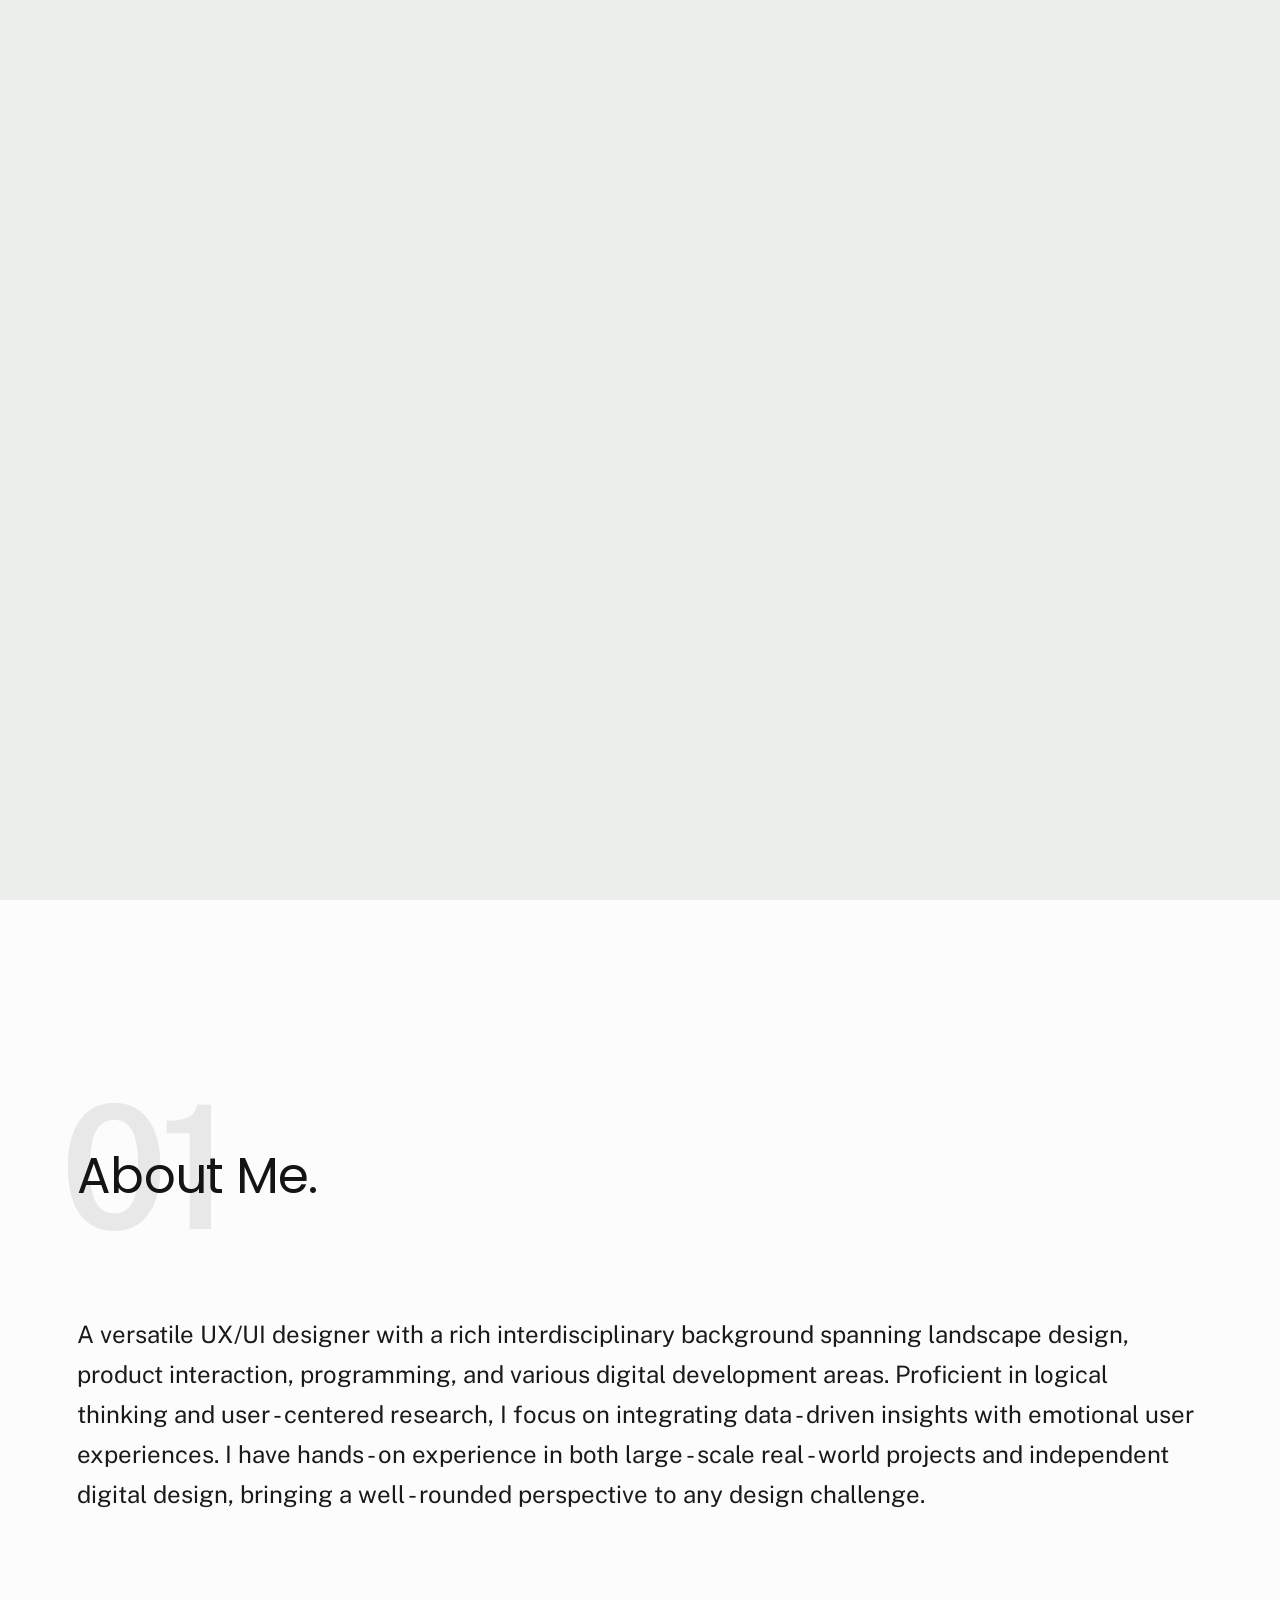
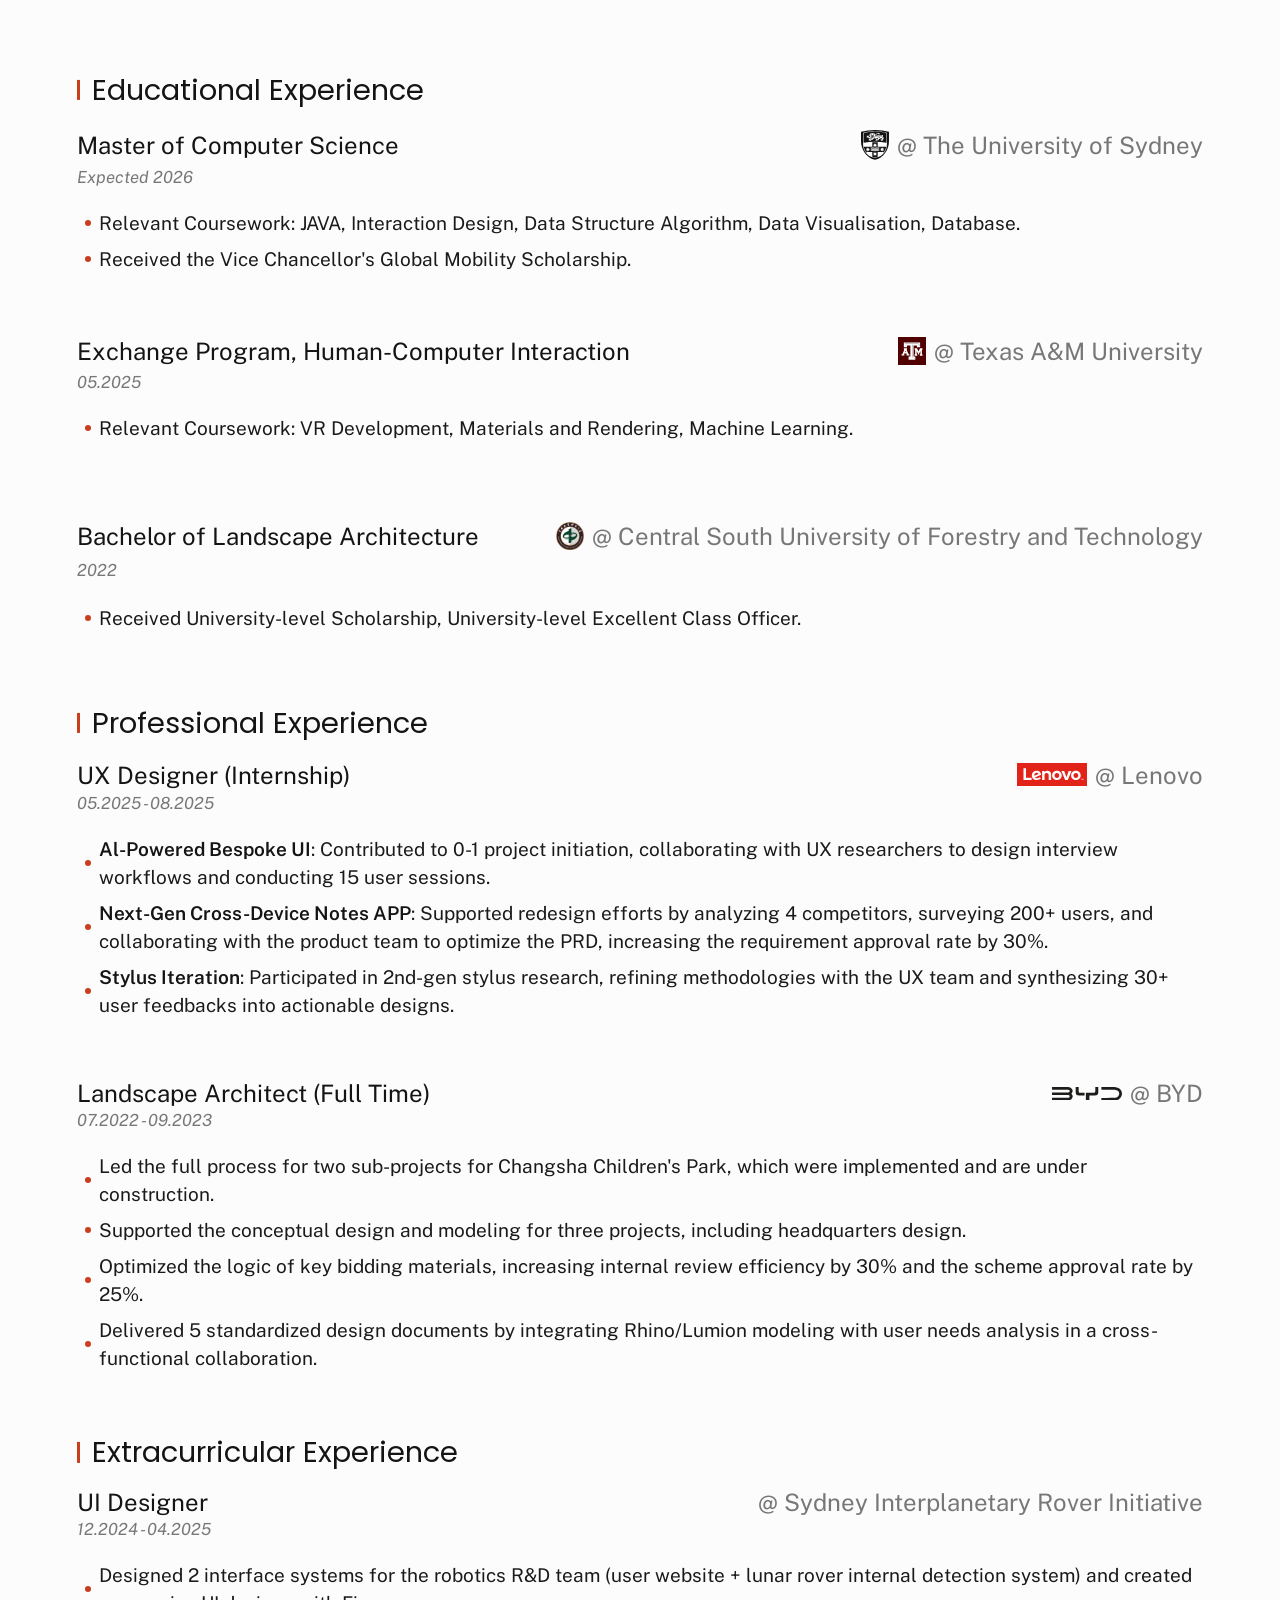
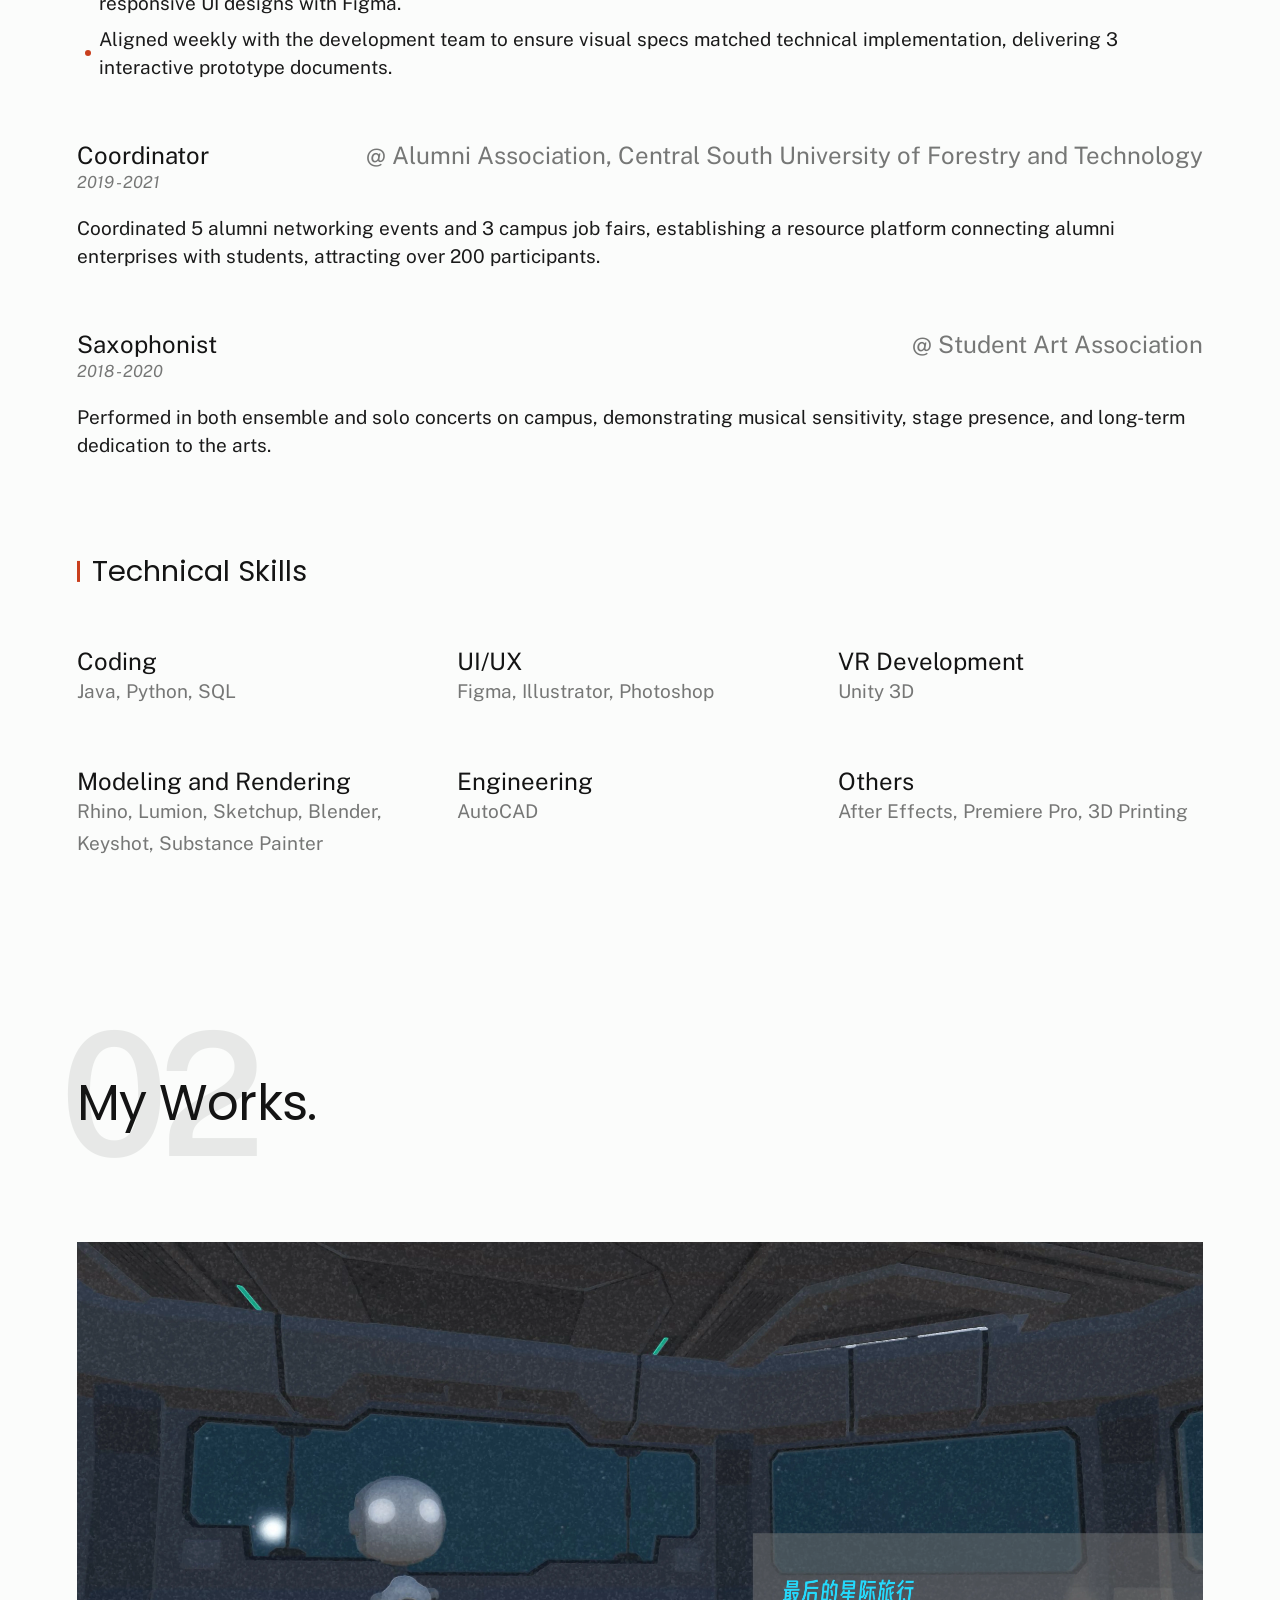
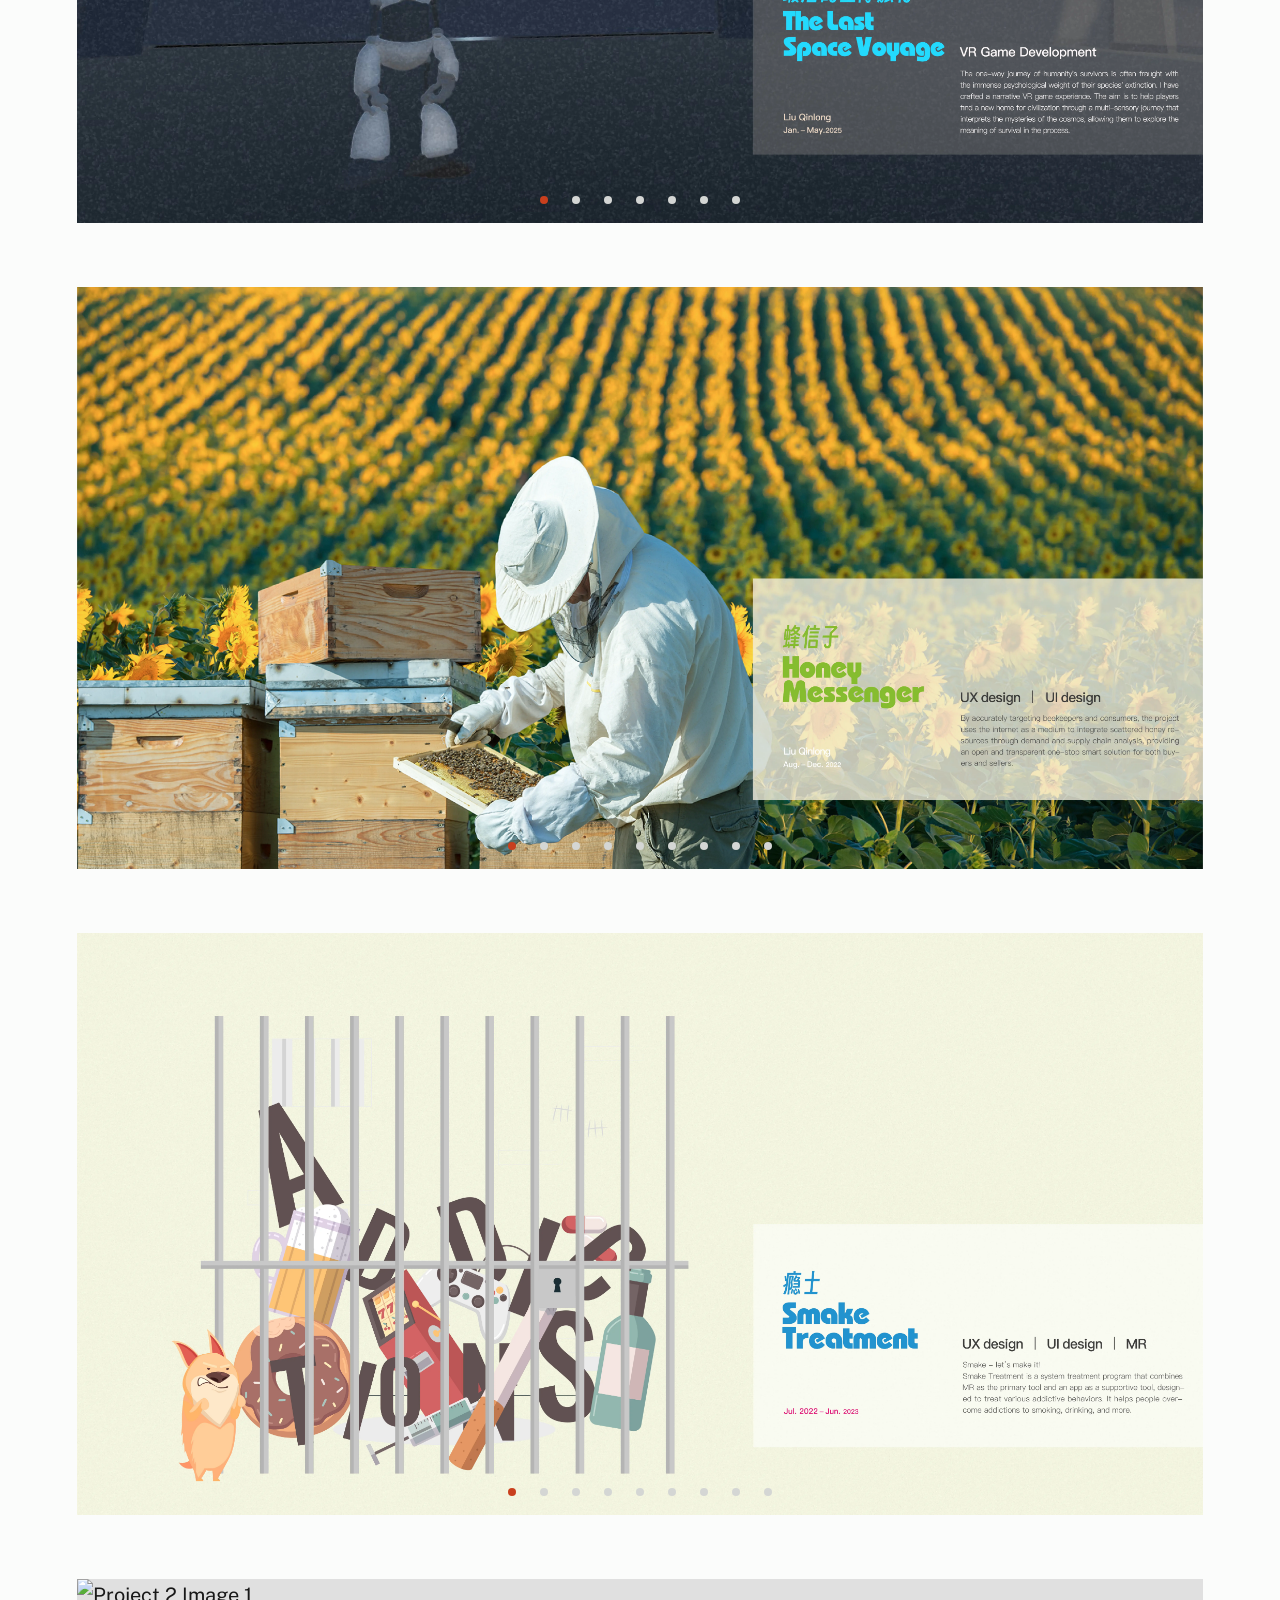
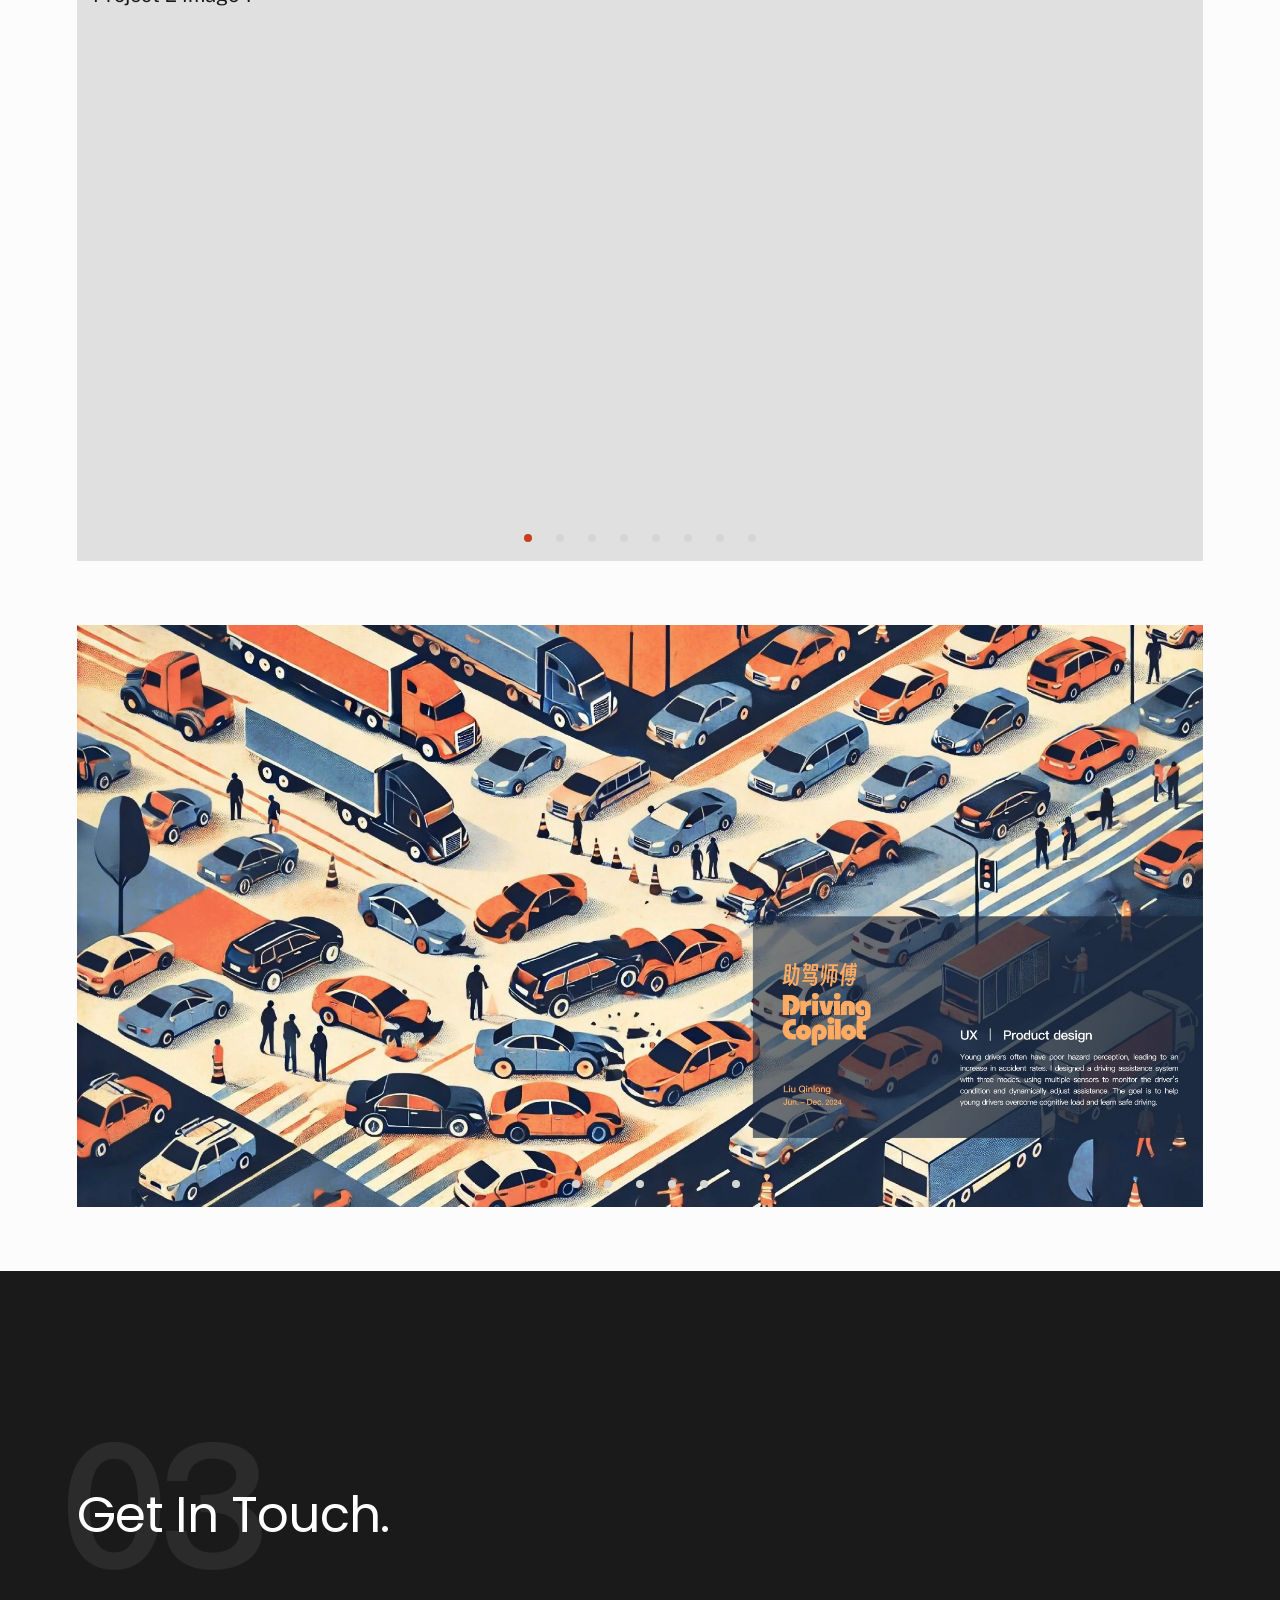
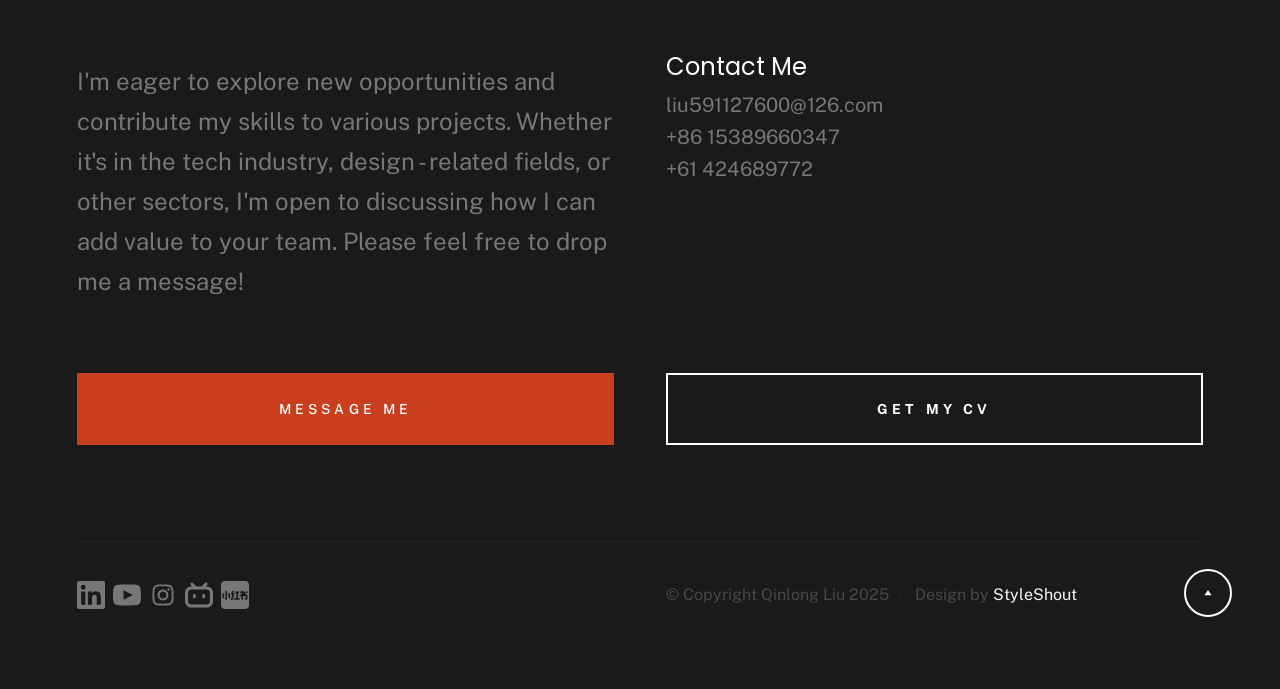
==== index.html @ 4d3a2cc1 "auto update" ====
<!DOCTYPE html>
<html lang="en" class="no-js" >
<head>

    <!--- basic page needs
    ================================================== -->
    <meta charset="utf-8">
    <meta name="viewport" content="width=device-width, initial-scale=1">
    <title>Kevin Liu</title>

    <script>
        document.documentElement.classList.remove('no-js');
        document.documentElement.classList.add('js');
    </script>

    <!-- CSS
    ================================================== -->
    <link rel="stylesheet" href="css/vendor.css">
    <link rel="stylesheet" href="css/styles.css">

    <!-- favicons
    ================================================== -->
    <link rel="apple-touch-icon" sizes="180x180" href="apple-touch-icon.png">
    <link rel="icon" type="image/png" sizes="32x32" href="icon32.png">
    <link rel="icon" type="image/png" sizes="16x16" href="icon16.png">
    <link rel="manifest" href="site.webmanifest">

</head>


<body id="top">

    
    <!-- preloader
    ================================================== -->
    <div id="preloader">
        <div id="loader" class="dots-fade">
            <div></div>
            <div></div>
            <div></div>
        </div>
    </div>


    <!-- page wrap
    ================================================== -->
    <div id="page" class="s-pagewrap">


        <!-- # site header 
        ================================================== -->
        <header class="s-header">
            <div class="row s-header__inner">

                <div class="s-header__block">
                    <div class="s-header__logo">
                        <a class="logo" href="index.html">
                            <img src="images/logo1.svg" alt="Homepage" style="height: 30px;">
                        </a>
                    </div>

                    <a class="s-header__menu-toggle" href="#0"><span>Menu</span></a>
                </div> <!-- end s-header__block -->

                <nav class="s-header__nav">    
                    <ul class="s-header__menu-links">
                        <li class="current"><a class="smoothscroll" href="#intro" data-key="navIntro">Intro</a></li>
                        <li><a class="smoothscroll" href="#about" data-key="navAbout">About</a></li>
                        <li><a class="smoothscroll" href="#works" data-key="navWorks">Works</a></li>
                        <li><a class="smoothscroll" href="#footer" data-key="navContact">Contact</a></li>
                        <li><a href="#0" id="lang-switcher">中文</a></li> 
                    </ul> <!-- s-header__menu-links -->    
                </nav> <!-- end s-header__nav -->

            </div> <!-- end s-header__inner -->
        </header> <!-- end s-header -->


        <!-- # intro
        ================================================== -->
        <section id="intro" class="s-intro target-section">

            <div class="row s-intro__content width-sixteen-col">
                <div class="column lg-12 s-intro__content-inner grid-block grid-16">
                    
                    <div class="s-intro__content-text">

                        <div class="s-intro__content-pretitle text-pretitle" data-key="introHello">Hello</div>
                        <h1 class="s-intro__content-title" data-key="introTitle">
                        I'm Kevin Liu <br>
                        a UX Designer <br>
                        based in Sydney.
                        </h1>                            

                        <div class="s-intro__content-btns">
                            <a class="smoothscroll btn" href="#about" data-key="introBtnMore">More About Me</a>
                            <a class="smoothscroll btn btn--stroke" href="#footer" data-key="introBtnContact">Get In Touch</a>
                        </div> <!-- s-intro__content-btns -->   

                    </div> <!-- s-intro__content-text -->                     
                    
                </div> <!-- s-intro__content-inner -->  
            </div> <!-- s-intro__content -->

            <ul class="s-intro__social social-list">
                <li>
                    <a href="https://www.linkedin.com/in/qinlong-liu">
                        <svg xmlns="http://www.w3.org/2000/svg" width="24" height="24" viewBox="0 0 24 24" style="fill:rgba(0, 0, 0, 1);transform:;-ms-filter:"><path d="M20.447 20.452h-3.554v-5.569c0-1.328-.027-3.037-1.852-3.037-1.853 0-2.136 1.445-2.136 2.939v5.667H9.351V9h3.414v1.561h.046c.477-.9 1.637-1.85 3.37-1.85 3.601 0 4.267 2.37 4.267 5.455v6.286zM5.337 7.433c-1.144 0-2.063-.926-2.063-2.065 0-1.138.92-2.063 2.063-2.063 1.14 0 2.064.925 2.064 2.063 0 1.139-.925 2.065-2.064 2.065zm1.782 13.019H3.555V9h3.564v11.452zM22.225 0H1.771C.792 0 0 .774 0 1.729v20.542C0 23.227.792 24 1.771 24h20.451C23.2 24 24 23.227 24 22.271V1.729C24 .774 23.2 0 22.222 0h.003z"></path></svg>
                        <span class="u-screen-reader-text">LinkedIn</span>
                    </a>
                </li>
                <li>
                    <a href="https://www.youtube.com/@chansonliu">
                        <svg xmlns="http://www.w3.org/2000/svg" width="24" height="24" viewBox="0 0 24 24" style="fill:rgba(0, 0, 0, 1);transform:;-ms-filter:"><path d="M19.615 3.184c-3.604-.246-11.631-.245-15.23 0-3.897.266-4.356 2.62-4.385 8.816.029 6.185.484 8.549 4.385 8.816 3.6.245 11.626.246 15.23 0 3.897-.266 4.356-2.62 4.385-8.816-.029-6.185-.484-8.549-4.385-8.816zm-10.615 12.816v-8l8 3.993-8 4.007z"></path></svg>
                        <span class="u-screen-reader-text">YouTube</span>
                    </a>
                </li>
                <li>
                    <a href="https://www.instagram.com/_kevin_liuuu/profilecard/?igsh=MXM1NW81Y3Jka3ltdw==">
                        <svg xmlns="http://www.w3.org/2000/svg" width="24" height="24" viewBox="0 0 24 24" style="fill:rgba(0, 0, 0, 1);transform:;-ms-filter:"><path d="M11.999,7.377c-2.554,0-4.623,2.07-4.623,4.623c0,2.554,2.069,4.624,4.623,4.624c2.552,0,4.623-2.07,4.623-4.624 C16.622,9.447,14.551,7.377,11.999,7.377L11.999,7.377z M11.999,15.004c-1.659,0-3.004-1.345-3.004-3.003 c0-1.659,1.345-3.003,3.004-3.003s3.002,1.344,3.002,3.003C15.001,13.659,13.658,15.004,11.999,15.004L11.999,15.004z"></path><circle cx="16.806" cy="7.207" r="1.078"></circle><path d="M20.533,6.111c-0.469-1.209-1.424-2.165-2.633-2.632c-0.699-0.263-1.438-0.404-2.186-0.42 c-0.963-0.042-1.268-0.054-3.71-0.054s-2.755,0-3.71,0.054C7.548,3.074,6.809,3.215,6.11,3.479C4.9,3.946,3.945,4.902,3.477,6.111 c-0.263,0.7-0.404,1.438-0.419,2.186c-0.043,0.962-0.056,1.267-0.056,3.71c0,2.442,0,2.753,0.056,3.71 c0.015,0.748,0.156,1.486,0.419,2.187c0.469,1.208,1.424,2.164,2.634,2.632c0.696,0.272,1.435,0.426,2.185,0.45 c0.963,0.042,1.268,0.055,3.71,0.055s2.755,0,3.71-0.055c0.747-0.015,1.486-0.157,2.186-0.419c1.209-0.469,2.164-1.424,2.633-2.633 c0.263-0.7,0.404-1.438,0.419-2.186c0.043-0.962,0.056-1.267,0.056-3.71s0-2.753-0.056-3.71C20.941,7.57,20.801,6.819,20.533,6.111z M19.315,15.643c-0.007,0.576-0.111,1.147-0.311,1.688c-0.305,0.787-0.926,1.409-1.712,1.711c-0.535,0.199-1.099,0.303-1.67,0.311 c-0.95,0.044-1.218,0.055-3.654,0.055c-2.438,0-2.687,0-3.655-0.055c-0.569-0.007-1.135-0.112-1.669-0.311 c-0.789-0.301-1.414-0.923-1.719-1.711c-0.196-0.534-0.302-1.099-0.311-1.669c-0.043-0.95-0.053-1.218-0.053-3.654 c0-2.437,0-2.686,0.053-3.655c0.007-0.576,0.111-1.146,0.311-1.687c0.305-0.789,0.93-1.41,1.719-1.712 c0.534-0.198,1.1-0.303,1.669-0.311c0.951-0.043,1.218-0.055,3.655-0.055c2.437,0,2.687,0,3.654,0.055 c0.571,0.007,1.135,0.112,1.67,0.311c0.786,0.303,1.407,0.925,1.712,1.712c0.196,0.534,0.302,1.099,0.311,1.669 c0.043,0.951,0.054,1.218,0.054,3.655c0,2.436,0,2.698-0.043,3.654H19.315z"></path></svg>
                        <span class="u-screen-reader-text">Instagram</span>
                    </a>
                </li>
                <li>
                    <a href="https://space.bilibili.com/517540615">
                        <svg xmlns="http://www.w3.org/2000/svg" width="24" height="24" viewBox="0 0 24 24" style="fill:rgba(0, 0, 0, 1);transform:;-ms-filter:"><path d="M17.813 4.653h.854c1.51.054 2.769.578 3.773 1.574 1.004.995 1.524 2.249 1.56 3.76v7.36c-.036 1.51-.556 2.769-1.56 3.773s-2.262 1.524-3.773 1.56H5.333c-1.51-.036-2.769-.556-3.773-1.56S.036 18.858 0 17.347v-7.36c.036-1.511.556-2.765 1.56-3.76 1.004-.996 2.262-1.52 3.773-1.574h.774l-1.174-1.12a1.234 1.234 0 0 1-.373-.906c0-.356.124-.658.373-.907l.027-.027c.267-.249.573-.373.92-.373.347 0 .653.124.92.373L9.653 4.44c.071.071.134.147.187.227h4.267a.836.836 0 0 1 .16-.227l2.853-2.747c.267-.249.573-.373.92-.373.347 0 .662.151.929.4.267.249.391.551.391.907 0 .355-.124.657-.373.906zM5.333 7.24c-.746.018-1.373.276-1.88.773-.506.498-.769 1.13-.786 1.894v7.52c.017.764.28 1.395.786 1.893.507.499 1.134.757 1.88.773h13.334c.746-.016 1.373-.274 1.88-.773.506-.498.769-1.129.786-1.893v-7.52c-.017-.765-.28-1.396-.786-1.894-.507-.497-1.134-.755-1.88-.773zM8 11.107c.373 0 .684.124.933.373.25.249.383.569.4.96v1.173c-.017.391-.15.711-.4.96-.249.25-.56.374-.933.374s-.684-.125-.933-.374c-.25-.249-.383-.569-.4-.96V12.44c0-.373.129-.689.386-.947.258-.257.574-.386.947-.386zm8 0c.373 0 .684.124.933.373.25.249.383.569.4.96v1.173c-.017.391-.15.711-.4.96-.249.25-.56.374-.933.374s-.684-.125-.933-.374c-.25-.249-.383-.569-.4-.96V12.44c.017-.391.15-.711.4-.96.249-.249.56-.373.933-.373z"></path></svg>
                        <span class="u-screen-reader-text">Bilibili</span>
                    </a>
                </li>
                <li>
                    <a href="https://www.xiaohongshu.com/user/profile/6448c0c9000000002a00bfa1?xsec_token=YB5CaxHLDXG-0ed8PuHcMlKLbtCLVKPhkq6IVpWFTTg7U%3D&xsec_source=app_share&xhsshare=CopyLink&appuid=6448c0c9000000002a00bfa1&apptime=1749907746&share_id=215a7a3326c74852b4a5306e6a7e4204&share_channel=copy_link">
                        <svg id="小红书" data-name="小红书" xmlns="http://www.w3.org/2000/svg" viewBox="0 0 199.96 200"><path d="M194.56,11a25.15,25.15,0,0,0-5.64-5.64,26.67,26.67,0,0,0-16-5.4H27A26.9,26.9,0,0,0,11,5.4,25.15,25.15,0,0,0,5.32,11,27.07,27.07,0,0,0,0,27.07V173a26.5,26.5,0,0,0,5.4,16A25.15,25.15,0,0,0,11,194.6,26.67,26.67,0,0,0,27,200H172.92a26.5,26.5,0,0,0,16-5.4,25.15,25.15,0,0,0,5.64-5.64,26.67,26.67,0,0,0,5.4-16V27.07a27.14,27.14,0,0,0-5.4-16Zm-123,80.18c3.19-7.08,6.79-14,10.19-21H93.5C90.62,75.94,87.42,81.54,85.38,87c4.76-.28,9.08-.52,14.16-.8C96.82,91.62,94.42,96.46,92,101.3c-.32.64-.64,1.32-1,2-2.52,5-2.52,5.08,3.08,5.2a21.37,21.37,0,0,1,2.24.2c-1.56,3.08-3,5.88-4.44,8.64a2,2,0,0,1-1.36,1,116.68,116.68,0,0,1-12.4-.32c-3-.32-4.11-2.6-3-5.4,1.4-3.48,3.08-6.88,4.64-10.32.52-1.2,1.08-2.36,1.84-4.12-2.28,0-4,0-5.64,0-4.83-.2-6.47-2.4-4.47-6.88ZM14.88,128.57c-2.48-4.32-4.72-8.31-7-12.31,0-.48,4.48-14.16,3.48-29.64H23.68S24.12,115.62,14.88,128.57ZM43.63,127c.12,7.24-4.88,7.24-4.88,7.24H31.67l-7.43-9.83H32V70.23H43.75c0,17.75,0,39-.12,56.78Zm17,.92C55.07,123,52,108.34,52.11,86.54H63.67c-.88,11.48,2.84,26.8,2.84,26.8s-3.4,7.52-5.84,14.59ZM86,133a2.85,2.85,0,0,1-2,1.2c-5.44.08-10.91,0-17.15,0,2.36-4.72,4.32-8.56,6-11.91H91.54c-2.08,4.07-3.72,7.43-5.52,10.67Zm47.75,1.28h-42l5.68-11.23h12V86.3h-7.48V74.83H129V86.14h-7.39v37h12.15v11.19Zm55.59-8.48c0,8.48-8.28,8.24-8.28,8.24H170.29l-4.52-9.72,11.71,0s.12-8.8,0-11.84c-.08-2.56-1.48-4.2-4.07-4.24-5.2-.12-10.44,0-16.16,0v25.83h-11.6V108.42H133.93v-12h11.4V86.34h-7.56V75h7.68V70.23h11.72l.08,4.79h9.32s8.59-.2,8.63,8.16c0,2.48.08,10.6.08,13.32,9.88,0,14.08,2,14.08,8.84v20.47Zm-5-39.15h-6.24v-6a6.25,6.25,0,0,1,2.92-5.32c2.08-1.31,5-2.15,7.68.44a1.08,1.08,0,0,1,.28.32,6.28,6.28,0,0,1-4.64,10.52Z" transform="translate(0)"/></svg>
                        <span class="u-screen-reader-text">小红书</span>
                    </a>
                </li>
            </ul> <!-- end s-intro__social -->

            <div class="s-intro__content-media">                               
                <img src="images/IMG_6076.JPG" srcset="images/IMG_6076.JPG 1x, images/IMG_6076.JPG 2x" alt="">
            </div> <!-- s-intro__content-media -->                

            <div class="s-intro__btn-download">
                <a id="cv-download-link-intro" class="btn btn--stroke" href="Files/Kevin-CV-VR.pdf" download data-key="BtnDownloadCV">Get My CV</a>
            </div> <!-- end s-intro__btn-download -->
            
            <div class="s-intro__scroll-down">
                <a href="#about" class="smoothscroll">
                    <div class="scroll-icon">
                        <svg xmlns="http://www.w3.org/2000/svg" width="24" height="24" viewBox="0 0 24 24" style="fill: rgba(0, 0, 0, 1);transform: ;msFilter:;"><path d="M11.178 19.569a.998.998 0 0 0 1.644 0l9-13A.999.999 0 0 0 21 5H3a1.002 1.002 0 0 0-.822 1.569l9 13z"></path></svg>
                    </div>
                    <span class="scroll-text u-screen-reader-text">Scroll Down</span>
                </a>
            </div> <!-- s-intro__scroll-down -->

        </section> <!-- end s-intro -->


        <!-- # about
        ================================================== -->
        <section id="about" class="s-about target-section">

            <div class="row s-about__content">
                <div class="column xl-12">    
                    
                    <div class="section-header" data-num="01">
                        <h2 class="text-display-title" data-key="aboutTitle" data-key="aboutTitle">About Me.</h2>
                    </div> <!-- end section-header -->

                    <p class="attention-getter" data-key="aboutLead">
                        A versatile UX/UI designer with a rich interdisciplinary background spanning landscape design, product interaction, programming, and various digital development areas. Proficient in logical thinking and user - centered research, I focus on integrating data - driven insights with emotional user experiences. I have hands - on experience in both large - scale real - world projects and independent digital design, bringing a well - rounded perspective to any design challenge.                    </p>
            
                        <div class="row s-about__content-block">
                            <div class="column xl-12">
                        
                                <h4 class="s-about__block-title" data-key="aboutEducational">Educational Experience</h4>
                        
                                <div class="s-about__experience-item">
                                    <h6 style="display: flex; justify-content: space-between; align-items: center; width: 100%;">
        
                                        <span style="color: #141414;" data-key="aboutMaster">Master of Computer Science</span>
                                        
                                        <span style="display: flex; align-items: center; white-space: nowrap;">
                                            <svg id="USYD" data-name="USYD" xmlns="http://www.w3.org/2000/svg" viewBox="0 0 48.88 52" style="width: 28px; vertical-align: middle; margin-right: 8px;">
                                                <defs><style>.USYD-cls-1{fill:#141414;}</style></defs>
                                                <path class="USYD-cls-1" d="M25.82,33.8h3.85v-.59H25.82Zm0,1.59h3.85v-.58H25.82Zm0-3.18h3.85v-.59H25.82Zm-2.78,1H19.19v.59H23Zm0,1.6H19.19v.58H23Zm0-3.19H19.19v.59H23Zm6.13-10.2c-1.57-.08-3.17-.13-4.73-.13s-3.17.05-4.74.13v7.76H4.81A23,23,0,0,0,9.14,39.29a1.63,1.63,0,0,1,1.33-.68H19.7v8.08a17.57,17.57,0,0,0,4.72.64v.06h0v-.06a17.31,17.31,0,0,0,4.73-.65V38.61h9.25a1.61,1.61,0,0,1,1.32.67,23.45,23.45,0,0,0,4.33-10.11H29.17ZM21.7,23.83l2,1,.71-2.09.76,2.09,2-1-.95,2,2.09.72-2.09.75,1,2-2-.95-.71,2.07-.76-2.09-2,1,.95-2-2.09-.71,2.11-.75Zm-7,12.84-2-1-.76,2.09-.71-2.08-2,1,1-2-2.11-.75,2.09-.72-1-2,2,1,.75-2.09.72,2.08,2-.95-1,2,2.1.75-2.1.71Zm3.19-.15H17v-.64h.88Zm0-1.72H17v-.64h.88Zm0-1.71H17v-.64h.88Zm0-1.71H17v-.64h.88Zm.47,5.14V30.34h3.89a1.92,1.92,0,0,1,.24,0A1.55,1.55,0,0,1,24,31.9v5.17a1.58,1.58,0,0,0-1.21-.57C22.75,36.52,19.54,36.52,18.32,36.52Zm8.85,8-2-1-.71,2.09-.76-2.1-2,1,.95-2-2.09-.71,2.09-.76-1-2,2,1L24.42,38l.76,2.09,2-1-.95,2,2.09.72-2.09.75Zm7-13.35,2,.95.72-2.08.75,2.09,2-1-1,2,2.09.72-2.1.75,1,2-2-1-.71,2.08-.76-2.09-2,1,.95-2-2.09-.71,2.09-.75ZM31,30.73h.88v.64H31Zm0,1.72h.88v.64H31Zm0,1.71h.88v.64H31Zm0,1.72h.88v.64H31Zm-.46-5.54v6.18H26a1.57,1.57,0,0,0-1.21.56V31.91a1.54,1.54,0,0,1,1.58-1.55,1,1,0,0,1,.24,0h3.9ZM38.23,4A68.68,68.68,0,0,0,24.44,2.4,77.38,77.38,0,0,0,6,5.13c-.68.18-1.18.33-1.48.42V22.17a140.62,140.62,0,0,1,19.94-1.74,137.61,137.61,0,0,1,19.95,1.74V5.55l-1.48-.42C41.77,4.83,40.15,4.43,38.23,4ZM17.4,5.77c.3-.07-.36-.56.07-.54a5.18,5.18,0,0,1,1.88.35c.13,0,.22-.18.48-.36,0,0,.09,0,.13,0,.27.16.36.41.5.35a5.6,5.6,0,0,1,1.86-.35c.43,0-.23.48.07.54A3.41,3.41,0,0,1,25.1,9a3.65,3.65,0,0,1-.26,1.28c-.09.21-.3-.39-.39,0A6.43,6.43,0,0,1,23.8,12c-.33.61-.86-.65-1-.3a1.89,1.89,0,0,1-1.49.93c-.07,0-.12,0,0-.06a.6.6,0,0,0,.17-.36s0-.07,0-.09a1.32,1.32,0,0,0,.73-.94,7.46,7.46,0,0,1,.46-1.28c.43-.75-.08-1.65,0-1.85a1.05,1.05,0,0,0,.48-.89A1.06,1.06,0,0,0,22.1,6.1a1,1,0,0,0-.79.36l0,0c-.1.1-.19.22-.28.33s-.08.35.09.39c.73.19,1.19,1.81.9,2.34a6.17,6.17,0,0,0-.53,1.36.59.59,0,0,1-1.14.2v0c.21-.13.64-.39.64-.67l-.08-.88A.59.59,0,0,0,21.47,9a.35.35,0,0,0,.09-.07c.13-.12.2-.42-.06-.37a9.2,9.2,0,0,0-1.19.17.14.14,0,0,0-.1.11c0,.07.21,1.15.27,1.39,0,0,0,0,0,0l-.53,0-.53,0,0,0c.05-.25.28-1.33.28-1.33a.22.22,0,0,0,0-.12,6.23,6.23,0,0,0-1.27-.22.17.17,0,0,0-.16.06c-.1.16.07.32.2.38a.57.57,0,0,0,.56.56l0,0c0,.06-.1.88-.1.88,0,.29.44.53.65.66a.08.08,0,0,1,0,0,.62.62,0,0,1-.54.35.6.6,0,0,1-.59-.59,5.46,5.46,0,0,0-.54-1.38c-.31-.54.16-2.14.91-2.33a.25.25,0,0,0,.12-.4,1.78,1.78,0,0,0-1.15-.7A1.06,1.06,0,0,0,16.7,7.14c0,.67.52.77.48,1a2.27,2.27,0,0,0,.06,1.78,7.59,7.59,0,0,1,.47,1.24,1.31,1.31,0,0,0,.64.91c.16.1.09.23.15.36a.5.5,0,0,0,.13.15c.07.05,0,.07,0,.07A2,2,0,0,1,17,11.67c-.16-.35-.7.9-1,.3a7,7,0,0,1-.65-1.76c-.09-.35-.3.26-.39,0A3.55,3.55,0,0,1,14.7,9,3.39,3.39,0,0,1,17.4,5.77Zm4.43,1.09s0-.08,0-.09a.42.42,0,0,1,.27-.09.48.48,0,0,1,.48.48.43.43,0,0,1-.17.36s-.08,0-.09,0A2.45,2.45,0,0,0,21.83,6.86Zm-1.07,5.33c-.11.3-.54.2-.77.39a.08.08,0,0,1-.11,0c-.23-.19-.64-.1-.78-.43a.06.06,0,0,1,0-.08,1.24,1.24,0,0,0,.76-.39s.06,0,.11,0a1.16,1.16,0,0,0,.69.38S20.78,12.1,20.76,12.19Zm-3.2-4.68a.07.07,0,0,1-.1,0,.51.51,0,0,1-.18-.37.48.48,0,0,1,.48-.48.55.55,0,0,1,.33.12.09.09,0,0,1,0,.1A4.32,4.32,0,0,0,17.56,7.51Zm-4.19,6.1a1.06,1.06,0,0,0-.69.25c-.15.1-.19-.19,0-.78s-.77-.71-1-.5a1.3,1.3,0,0,1-1.87-.1c-.15-.16.35-.11.38-.25a.88.88,0,0,1,.31-.41c0-.07,0-.17,0-.2a.83.83,0,0,1-.47-.9c0-.08-.4-.1-.27-.23a1.44,1.44,0,0,1,1.84,0s.16,0,.17-.07a.7.7,0,0,1,.35-.72c.09-.07-.25-.36,0-.35,1.49.38.82,1.93,1.13,2.21a8.63,8.63,0,0,0,3.25,1.19,3.53,3.53,0,0,1,.6.21,2.49,2.49,0,0,0,2.26.26c.18-.07.18.16.12.21-2.09,2-3.68,1.48-4.23,1.13a1.24,1.24,0,0,0-1.56.25c-.06.06-.18.1-.23-.06a1.22,1.22,0,0,1,.13-.9C13.6,13.64,13.43,13.61,13.37,13.61Zm19.88,1.84a2.17,2.17,0,0,1-1.57.47.7.7,0,0,0-.58.18c-.05.06-.07.15-.09.16a.63.63,0,0,0,.1.48c.09.12.05.2-.07.22a.86.86,0,0,1-.64-.12c-.15-.08-.19,0-.22.08s.05.37.28.52.09.2-.09.26-.56,0-1-.27c-.25-.14-.45-.17-.63,0s-.09.22,0,.28.28.5-.15,1c-.14.17-.29-.32-.42-.25a1,1,0,0,1-1.25-.33c0-.05-.12-.06-.22,0-.29.2-.92.51-1.16-.05,0-.09-.37.13-.37,0A1.12,1.12,0,0,1,26.29,17c.1,0,.13-.07.08-.15a.82.82,0,0,1-.21-.72c.06-.2-.47-.25-.26-.36,1.07-.53,1.66.49,1.85.59a1.89,1.89,0,0,0,1.87-1c0-.15-.33-.21-.68-.3-.06,0-.1-.1,0-.19a5.5,5.5,0,0,1,3-1.59.24.24,0,0,1,.27.22,2,2,0,0,0,.18.67,2.73,2.73,0,0,0,.76,1C33.35,15.25,33.32,15.38,33.25,15.45ZM39.62,15c.14.08.14.15,0,.24a.87.87,0,0,1-.63.17c-.16,0-.16.1-.15.18s.22.3.48.34.17.14,0,.26-.52.23-1,.21-.85.55-.58.79.57.52.24,1.49c-.1.29-.29-.26-.44-.17a.71.71,0,0,1-.91-.28c-.08-.09-.16-.09-.21,0a.92.92,0,0,1-1.4.3c-.18-.1-.55.24-.58.13A1.13,1.13,0,0,1,35,17.4s.14-.18,0-.16-.63-.1-.67-.45c0-.08-.36-.05-.34-.15.09-.48,1.13-.83,1.86-.34s1.38-1,.83-1.62c-.4-.46-2.74.84-3.53-.85-.31-.67.08-1.25-.23-1.3a4.12,4.12,0,0,0-3.43.94A5.68,5.68,0,0,1,23,14a.14.14,0,0,0-.18.17.76.76,0,0,1-.07.75,3.77,3.77,0,0,1-1.46.92,1.19,1.19,0,0,0-.91,1.62c0,.12,0,.19-.14.17a1.77,1.77,0,0,1-1.36-1c0-.08-.11-.09-.21,0a.72.72,0,0,0-.18,1,.1.1,0,0,1-.08.16c-.39.05-.68-.41-1-.38a1.67,1.67,0,0,0-.63.29c-.06,0-.07.15,0,.29.43,1.28-.27,1.33-.32,1.3s0-.24-.23-.28a.79.79,0,0,1-.93-.75c0-.11-.06-.15-.12-.1-.27.19-.92.54-1.33,0-.06-.08-.25,0-.37.05s-.08-.1-.08-.15a1.37,1.37,0,0,1,.81-1.19c.1-.05.11-.1,0-.17-.23-.16-.62-.51-.49-.9,0-.07-.33-.21-.24-.27.8-.58,1.83.37,2,.49s.86.13,2.72-.92a7,7,0,0,0,2.13-1.63.34.34,0,0,1,.26-.13,3.23,3.23,0,0,0,2.07-.64.16.16,0,0,1,.23,0c1.07.73,1.61-.89,1.84-1.64,0-.15.06-.28.22-.29,3.92.19,11.34.16,11.34.16s1,.08.92-.53c-.07-1-4.12-.95-7.14-.53a8.58,8.58,0,0,1-3.62-.13,1.65,1.65,0,0,1-.88-.7,1.28,1.28,0,0,1-.1-.89,2.55,2.55,0,0,1,.26-.57c.78-1.19,2.56-1.29,3.13-1.29A.16.16,0,0,0,29,6.12a1.1,1.1,0,0,1,1-1A1.75,1.75,0,0,0,30.54,5c.08,0,.15,0,.12.06a.59.59,0,0,1-.17.33c-.53.45-.46.66-.39.71s.08,0,.12,0c1.6-1.39,2.52-.47,2.81-.17,0,.05.07.14,0,.17-1.08.23-1.51,1.2-3.72,1.05-.26,0-2.08-.11-2.66.71-.33.48-.1.92.88,1.14a16.76,16.76,0,0,0,3.29-.15c.8-.06,4.28-.5,6.11,0,.76.22,1.89.83,1.67,2a1.5,1.5,0,0,1-.86,1s-2,1.41,1.6,1.43c1.12,0,0,.93,0,1.19S39.45,14.87,39.62,15ZM33,7.2a1.24,1.24,0,0,0-.44.17c-.32.22-1.63.75-2,.12a2.66,2.66,0,0,0,1.5-.56,1.17,1.17,0,0,1,1,.13S33.12,7.17,33,7.2ZM24.44,0A108.76,108.76,0,0,0,0,3.25V19.5C0,34.15,10.52,49.37,24.44,52c14.43-2.82,24.44-17.86,24.44-32.5V3.25A88.82,88.82,0,0,0,24.44,0ZM45.25,25.44c0,11.93-9.09,22.74-20.81,22.75h0C12.7,48.18,3.61,37.35,3.61,25.44V4.91l.31-.09s10.55-3.27,20.5-3.27S44.93,4.82,44.93,4.82l.3.09S45.25,11.43,45.25,25.44Z" />
                                            </svg>
                                            <span data-key="aboutUSYD">@ The University of Sydney</span>
                                        </span>
                                    </h6>                                    
                                    <p><em data-key="aboutUSYDExpected">Expected 2026</em></p>
                                    <ul>
                                        <li data-key="aboutUSYDRelevant">Relevant Coursework: JAVA, Interaction Design, Data Structure Algorithm, Data Visualisation, Database. </li>
                                        <li data-key="aboutUSYDScholarship">Received the Vice Chancellor's Global Mobility Scholarship. </li>
                                    </ul>
                                </div>
                        
                                <div class="s-about__experience-item">
                                    <h6 style="display: flex; justify-content: space-between; align-items: center; width: 100%;">
                                        <span style="color: #141414;" data-key="aboutTAMUExchange">Exchange Program, Human-Computer Interaction</span>
                                        <span style="display: flex; align-items: center; white-space: nowrap;">
                                            <svg id="TAMU" data-name="TAMU" xmlns="http://www.w3.org/2000/svg" viewBox="0 0 630 635" style="width: 28px;margin-right: 8px;">
                                                <defs><style>.TAMU-cls-1{fill:#500000;}.TAMU-cls-2{fill:#fff;}.TAMU-cls-3{fill:#b1b3b6;}</style></defs>
                                                <rect class="TAMU-cls-1" width="629.79" height="634.79"/>
                                                <polygon class="TAMU-cls-2" points="546.16 252.65 499.39 252.65 496.69 252.65 495.47 255.1 461.56 325.7 427.52 255.06 426.33 252.65 423.64 252.65 378.43 252.65 374.16 252.65 374.16 256.95 374.16 281.02 374.16 285.33 378.43 285.33 386.16 285.33 386.16 386.44 377.8 386.44 373.5 386.44 373.5 390.75 373.5 414.82 373.5 419.12 377.8 419.12 428.57 419.12 432.87 419.12 432.87 414.82 432.87 390.75 432.87 386.44 428.57 386.44 419.79 386.44 419.79 314.68 457.71 392.88 461.56 400.86 465.48 392.88 503.79 314.51 503.79 386.44 495.43 386.44 491.09 386.44 491.09 390.75 491.09 414.82 491.09 419.12 495.43 419.12 546.16 419.12 550.47 419.12 550.47 414.82 550.47 390.75 550.47 386.44 546.16 386.44 537.42 386.44 537.42 285.33 546.16 285.33 550.47 285.33 550.47 281.02 550.47 256.95 550.47 252.65 546.16 252.65"/>
                                                <path class="TAMU-cls-2" d="M452.6,608.91H439.09L395.14,507.44h8.47V474.62H333.07v32.71h9.73L298.89,608.8h-18.3v32.71h64V608.8h-9.31l7.31-16.9h52.83l7.28,16.9H392.9v32.71H457V608.8l-4.37.11Zm-71.31-49.58H356.8L369.05,531l12.25,28.38Z" transform="translate(-201.28 -222.57)"/>
                                                <polygon class="TAMU-cls-2" points="492.42 125.68 136.21 125.68 131.28 125.68 131.28 130.61 131.28 225.78 131.28 230.71 136.21 230.71 197.72 230.71 202.65 230.71 202.65 225.78 202.65 190.44 278.65 190.44 278.65 441.2 243.27 441.2 238.37 441.2 238.37 446.13 238.37 507.64 238.37 512.58 243.27 512.58 385.32 512.58 390.26 512.58 390.26 507.64 390.26 446.13 390.26 441.2 385.32 441.2 350.02 441.2 350.02 190.44 425.56 190.44 425.56 225.32 425.56 230.26 430.49 230.26 492.42 230.26 497.36 230.26 497.36 225.32 497.36 130.61 497.36 125.68 492.42 125.68"/>
                                                <polygon class="TAMU-cls-3" points="360.55 470.49 375.6 454.99 375.6 497.46 360.55 483.08 360.55 470.49"/>
                                                <polygon class="TAMU-cls-3" points="335.5 456.11 320.42 470.94 320.42 160.88 335.5 175.89 335.5 456.11"/>
                                                <polygon class="TAMU-cls-3" points="161.44 155.42 145.97 140.37 475.17 140.37 455.72 155.42 161.44 155.42"/>
                                                <polygon class="TAMU-cls-3" points="483.15 216.47 468.11 202.09 468.11 163.81 483.15 148.35 483.15 216.47"/>
                                            </svg>
                                            <span data-key="aboutTAMU">@ Texas A&M University</span>
                                        </span>
                                    </h6>      
                                    <p><em>05.2025</em></p>
                                    <ul>
                                        <li data-key="aboutTAMURelevant">Relevant Coursework: VR Development, Materials and Rendering, Machine Learning.</li>
                                    </ul>
                                </div>

                                <div class="s-about__experience-item">
                                    <h6 style="display: flex; justify-content: space-between; align-items: center; width: 100%;">
        
                                        <span style="color: #141414;" data-key="aboutCSUFTBachelor">Bachelor of Landscape Architecture</span>
                                        
                                        <span style="display: flex; align-items: center; white-space: nowrap;">
                                            <img src="images/Central_South_University_of_Forestry_and_Technology_logo.png" alt="School Logo" style="width: 28px; margin-right: 8px; vertical-align: middle; transform: translateY(16px);">
                                            <span data-key="aboutCSUFT">@ Central South University of Forestry and Technology</span>
                                        </span>
                                    </h6>
                                    <p style="transform: translateY(-13px);"><em>2022</em></p>
                                    <ul style="transform: translateY(-11px);">
                                        <li data-key="aboutCSUFReceived">Received University-level Scholarship, University-level Excellent Class Officer. </li>
                                    </ul>
                                </div>

                                <h4 class="s-about__block-title" data-key="aboutProfessional">Professional Experience</h4>
                        
                                <div class="s-about__experience-item">
                                    <h6 style="display: flex; justify-content: space-between; align-items: center; width: 100%;">
                                        <span style="color: #141414;" data-key="aboutLenovoUX">UX Designer (Internship)</span>
                                        <span style="display: flex; align-items: center; white-space: nowrap;">
                                            <svg id="lenovo" data-name="lenovo" xmlns="http://www.w3.org/2000/svg" viewBox="0 0 2498.99 833" style="width: 70px; margin-right: 8px;">
                                                <defs><style>.Lenovo-cls-1{fill:#e22319;}</style></defs>
                                                <path class="Lenovo-cls-1" d="M701.35,349.25c-30.68,0-54.27,11.79-68.43,33-11.8,18.88-21.24,44.84-16.52,75.52l153.38-63.72C758,368.12,732,349.25,701.35,349.25Z" transform="translate(-0.5)"/>
                                                <path class="Lenovo-cls-1" d="M2103.06,356.32c-49.56,0-85,37.76-85,89.68,0,49.55,37.76,89.67,85,89.67,49.55,0,85-37.76,85-89.67C2190.36,396.44,2152.61,356.32,2103.06,356.32Z" transform="translate(-0.5)"/>
                                                <path class="Lenovo-cls-1" d="M.5,0V833h2499V0ZM231.76,606.46V191.14h89.67V526.23H522v80.23Zm479-66.07c33,0,54.28-4.73,92-33l54.28,40.12c-28.32,33-89.68,61.35-148.67,61.35-106.19,0-179.34-68.43-179.34-165.18,0-94.39,73.15-165.19,169.91-165.19,54.27,0,96.74,16.52,127.42,51.92A181.86,181.86,0,0,1,864.17,420L640,514.43C656.52,531,680.12,540.39,710.79,540.39Zm507.36-132.15V606.46h-87.31V424.76c0-42.48-37.76-68.44-73.16-68.44-47.2,0-73.15,35.4-73.15,68.44V608.82H897.21V287.89h87.32v44.83c26-35.39,66.07-51.91,103.83-51.91C1166.23,280.81,1220.5,335.08,1218.15,408.24ZM1425.8,611.18c-96.75,0-172.26-70.79-172.26-165.19,0-92,75.51-165.18,172.26-165.18S1598.06,351.6,1598.06,446,1522.56,611.18,1425.8,611.18Zm292.61-4.72L1586.27,285.53h99.1L1765.61,505l80.23-219.46H1945L1815.16,606.46Zm384.65,4.72c-96.75,0-172.26-70.79-172.26-165.19,0-92,75.51-165.18,172.26-165.18S2275.32,351.6,2275.32,446C2277.68,540.39,2202.16,611.18,2103.06,611.18Zm210-42.48h-14.16v37.76h-9.44V568.7h-14.16v-7.08h37.76Zm56.63,40.12h-9.44v-33L2346.11,597,2332,575.78v33h-9.44V561.63H2332l14.15,21.24,14.16-21.24h9.44Z" transform="translate(-0.5)"/>
                                                <path class="Lenovo-cls-1" d="M1425.8,356.32c-49.55,0-85,37.76-85,89.68,0,49.55,37.75,89.67,85,89.67,49.56,0,85-37.76,85-89.67C1513.11,396.44,1475.36,356.32,1425.8,356.32Z" transform="translate(-0.5)"/>
                                            </svg>
                                            <span data-key="aboutLenovo">@ Lenovo</span>
                                        </span>
                                    </h6>
                                    <p><em>05.2025 - 08.2025</em></p>
                                    <ul >
                                        <li data-key="aboutLenovoExperience1"><strong >Al-Powered Bespoke UI</strong>: Contributed to 0-1 project initiation, collaborating with UX researchers to design interview workflows and conducting 15 user sessions. </li>
                                        <li data-key="aboutLenovoExperience2"><strong >Next-Gen Cross-Device Notes APP</strong>: Supported redesign efforts by analyzing 4 competitors, surveying 200+ users, and collaborating with the product team to optimize the PRD, increasing the requirement approval rate by 30%. </li>
                                        <li data-key="aboutLenovoExperience3"><strong >Stylus Iteration</strong>: Participated in 2nd-gen stylus research, refining methodologies with the UX team and synthesizing 30+ user feedbacks into actionable designs. </li>
                                    </ul>
                                </div>
                        
                                <div class="s-about__experience-item">
                                    <h6 style="display: flex; justify-content: space-between; align-items: center; width: 100%;">
                                        <span style="color: #141414;" data-key="aboutBYDArchitect">Landscape Architect (Full Time)</span>
                                        <span style="display: flex; align-items: center; white-space: nowrap;">
                                            <svg id="BYD" data-name="BYD" xmlns="http://www.w3.org/2000/svg" viewBox="0 0 968.88 186.6" style="width: 70px; margin-right: 8px;">
                                                <defs><style>.BYD-cls-1{fill:#1d1d1b;}</style></defs>
                                                <path class="BYD-cls-1" d="M386.9,355.2a67.6,67.6,0,0,0-57.4-27H110.9v36.1H328.5a29.3,29.3,0,0,1,20.6,6.1,17.26,17.26,0,0,1,4.9,19.1c-3.9,10.7-14.8,13.4-25.5,13.5H110.9v35.5H328.5c12.9,0,26.6,4.7,26.6,19.3s-13.7,19.1-26.6,19.3H110.9V513H329.5a67.79,67.79,0,0,0,57.4-27.2,51.32,51.32,0,0,0-7.7-65.8A51.18,51.18,0,0,0,386.9,355.2Z" transform="translate(-110.9 -327.6)"/>
                                                <path class="BYD-cls-1" d="M1043.1,349.4a123.32,123.32,0,0,0-72.9-20.8c-21.2,0-53.3,0-81.6-.9H794.9v36.5c70.2,0,118.7,0,173.7.9a84.66,84.66,0,0,1,47.6,12.3,52.62,52.62,0,0,1,13.9,73.2,51.08,51.08,0,0,1-13.9,13.9,85.87,85.87,0,0,1-48.4,12.8c-54.2,1.5-103.9,1-173.5,1v35.9c70.6,0,121.4,0,175.3-1a124.9,124.9,0,0,0,72.9-20.5,87.71,87.71,0,0,0,21.3-122.2,86.21,86.21,0,0,0-21.3-21.3Z" transform="translate(-110.9 -327.6)"/>
                                                <path class="BYD-cls-1" d="M505,408.8c-18.8,0-24.8-6.4-24.9-25.1s0-37.8,0-55.5H438.5v71.1c1.3,33.8,12.5,44.5,46.9,45.6h76V408.8Z" transform="translate(-110.9 -327.6)"/>
                                                <path class="BYD-cls-1" d="M710.4,383.7c0,18.3-6.1,24.2-24.9,24.5H579.8V514h48.7V444.7h73.9c36.7-1,47.8-11.4,49.1-45.6V327.6H710.4C710.4,345.7,710.6,365.9,710.4,383.7Z" transform="translate(-110.9 -327.6)"/>
                                            </svg>
                                            <span data-key="aboutBYD">@ BYD</span>
                                        </span>
                                    </h6>
                                    <p><em>07.2022 - 09.2023</em></p>
                                    <ul >
                                        <li data-key="aboutBYDExperience1">Led the full process for two sub-projects for Changsha Children's Park, which were implemented and are under construction. </li>
                                        <li data-key="aboutBYDExperience2">Supported the conceptual design and modeling for three projects, including headquarters design. </li>
                                        <li data-key="aboutBYDExperience3">Optimized the logic of key bidding materials, increasing internal review efficiency by 30% and the scheme approval rate by 25%. </li>
                                        <li data-key="aboutBYDExperience4">Delivered 5 standardized design documents by integrating Rhino/Lumion modeling with user needs analysis in a cross-functional collaboration. </li>
                                    </ul>
                                </div>
                                
                                <h4 class="s-about__block-title" data-key="aboutExtracurricular">Extracurricular Experience</h4>

                                <div class="s-about__experience-item">
                                    <h6 style="display: flex; justify-content: space-between; align-items: center; width: 100%;">
        
                                        <span style="color: #141414;" data-key="aboutSIRIUI">UI Designer</span>
                                        
                                        <span style="display: flex; align-items: center; white-space: nowrap;">
                                            <span data-key="aboutSIRI">@ Sydney Interplanetary Rover Initiative</span>
                                        </span>
                                    </h6>
                                    <p><em>12.2024 - 04.2025</em></p>
                                    <ul >
                                        <li data-key="aboutSIRIExperience1">Designed 2 interface systems for the robotics R&D team (user website + lunar rover internal detection system) and created responsive UI designs with Figma. </li>
                                        <li data-key="aboutSIRIExperience2">Aligned weekly with the development team to ensure visual specs matched technical implementation, delivering 3 interactive prototype documents. </li>
                                    </ul>
                                </div>

                                <div class="s-about__experience-item">
                                    <h6 style="display: flex; justify-content: space-between; align-items: center; width: 100%;">
        
                                        <span style="color: #141414;" data-key="aboutCSUFTAACoordinator">Coordinator</span>
                                        
                                        <span style="display: flex; align-items: center; white-space: nowrap;">
                                            <span data-key="aboutCSUFTAA">@ Alumni Association, Central South University of Forestry and Technology</span>
                                        </span>
                                    </h6>
                                    <p><em>2019 - 2021</em></p>
                                    <ul data-key="aboutCSUFTAAExperience">
                                        <li>Coordinated 5 alumni networking events and 3 campus job fairs, establishing a resource platform connecting alumni enterprises with students, attracting over 200 participants. </li>
                                    </ul>
                                </div>

                                <div class="s-about__experience-item">
                                    <h6 style="display: flex; justify-content: space-between; align-items: center; width: 100%;">
        
                                        <span style="color: #141414;" data-key="aboutCSUFTASaxophonist">Saxophonist</span>
                                        
                                        <span style="display: flex; align-items: center; white-space: nowrap;">
                                            <span data-key="aboutCSUFTA">@ Student Art Association</span>
                                        </span>
                                    </h6>
                                    <p><em>2018 - 2020</em></p>
                                    <ul data-key="aboutCSUFTASaxophonistExperience">
                                        <li>Performed in both ensemble and solo concerts on campus, demonstrating musical sensitivity, stage presence, and long-term dedication to the arts. </li>
                                    </ul>
                                </div>
                                
                            </div>
                        </div>

                </div> <!--end column -->
                <div class="column xl-12" >
                    <h4 class="s-about__block-title" data-key="aboutTechnical">Technical Skills</h4>
                    <div class="s-about__skill-list">
                        <div class="s-about__skill-category">
                            <h6>Coding</h6>
                            <p>Java, Python, SQL</p>
                        </div>
                        <div class="s-about__skill-category">
                            <h6>UI/UX</h6>
                            <p>Figma, Illustrator, Photoshop</p>
                        </div>
                        <div class="s-about__skill-category">
                            <h6>VR Development</h6>
                            <p>Unity 3D</p>
                        </div>                        
                    </div>
                    <div class="s-about__skill-list">                        
                        <div class="s-about__skill-category">
                            <h6>Modeling and Rendering</h6>
                            <p>Rhino, Lumion, Sketchup, Blender, Keyshot, Substance Painter</p>
                        </div>
                        <div class="s-about__skill-category">
                            <h6>Engineering</h6>
                            <p>AutoCAD</p>
                        </div>
                        <div class="s-about__skill-category">
                            <h6>Others</h6>
                            <p>After Effects, Premiere Pro, 3D Printing</p>
                        </div>
                    </div>
                </div>
            </div> <!--end s-about__content -->
            
        </section> <!-- end s-about -->   



        <!-- # works
        ================================================== -->
        <section id="works" class="s-works target-section">

            <div class="row">
                <div class="column xl-12">
                    <div class="section-header" data-num="02">
                        <h2 class="text-display-title" data-key="worksTitle">My Works.</h2>
                    </div> </div>
            </div>

            <div class="row">
                <div class="column xl-12">
                    <div class="work-gallery-container">
                        <div id="project-1-swiper" class="project-swiper swiper-container">
                        <div class="swiper-wrapper">
                            <div class="swiper-slide">
                                <div class="slide-content">
                                    <img src="images/portfolio/VR/1.webp" class="slide-image" alt="Project 1 Image 1">
                                    <div class="entry__info">
                                        <h4 class="entry__title" data-key="works1Title">The Last Space Voyage</h4>
                                        <div class="entry__cat" style="color: var(--color-1);"data-key="works1Cat">University project - VR Game development</div>
                                        <div class="entry__cat" style="font-size: 18px; color: #fff;" data-key="works1Desc">Designed an immersive VR storytelling experience with four interactive scenes, incorporating passthrough, spatial navigation, haptic feedback, and environmental interaction. Contributed to environment design, interaction logic, and gameplay mechanics using Unity and Meta Quest 2.</div>
                                    </div>
                                </div>
                            </div>
                            <div class="swiper-slide">
                                <div class="slide-content">
                                    <img src="images/portfolio/VR/2.webp" class="slide-image" alt="Project 1 Image 2">
                                    <div class="entry__info">
                                        <h4 class="entry__title" data-key="works1Title">The Last Space Voyage</h4>
                                        <div class="entry__cat" style="color: var(--color-1);" data-key="works1Cat">University project - VR Game development</div>
                                        <div class="entry__cat" style="font-size: 18px; color: #fff;" data-key="works1Desc">Designed an immersive VR storytelling experience with four interactive scenes, incorporating passthrough, spatial navigation, haptic feedback, and environmental interaction. Contributed to environment design, interaction logic, and gameplay mechanics using Unity and Meta Quest 2.</div>
                                    </div>
                                </div>
                            </div>
                            <div class="swiper-slide">
                                <div class="slide-content">
                                    <img src="images/portfolio/VR/3.webp" class="slide-image" alt="Project 1 Image 3">
                                    <div class="entry__info">
                                        <h4 class="entry__title" data-key="works1Title">The Last Space Voyage</h4>
                                        <div class="entry__cat" style="color: var(--color-1);" data-key="works1Cat">University project - VR Game development</div>
                                        <div class="entry__cat" style="font-size: 18px; color: #fff;" data-key="works1Desc">Designed an immersive VR storytelling experience with four interactive scenes, incorporating passthrough, spatial navigation, haptic feedback, and environmental interaction. Contributed to environment design, interaction logic, and gameplay mechanics using Unity and Meta Quest 2.</div>
                                    </div>
                                </div>
                            </div>
                            <div class="swiper-slide">
                                <div class="slide-content">
                                    <img src="images/portfolio/VR/4.webp" class="slide-image" alt="Project 1 Image 4">
                                    <div class="entry__info">
                                        <h4 class="entry__title" data-key="works1Title">The Last Space Voyage</h4>
                                        <div class="entry__cat" style="color: var(--color-1);" data-key="works1Cat">University project - VR Game development</div>
                                        <div class="entry__cat" style="font-size: 18px; color: #fff;" data-key="works1Desc">Designed an immersive VR storytelling experience with four interactive scenes, incorporating passthrough, spatial navigation, haptic feedback, and environmental interaction. Contributed to environment design, interaction logic, and gameplay mechanics using Unity and Meta Quest 2.</div>
                                    </div>
                                </div>
                            </div>
                            <div class="swiper-slide">
                                <div class="slide-content">
                                    <img src="images/portfolio/VR/5.webp" class="slide-image" alt="Project 1 Image 5">
                                    <div class="entry__info">
                                        <h4 class="entry__title" data-key="works1Title">The Last Space Voyage</h4>
                                        <div class="entry__cat" style="color: var(--color-1);" data-key="works1Cat">University project - VR Game development</div>
                                        <div class="entry__cat" style="font-size: 18px; color: #fff;" data-key="works1Desc">Designed an immersive VR storytelling experience with four interactive scenes, incorporating passthrough, spatial navigation, haptic feedback, and environmental interaction. Contributed to environment design, interaction logic, and gameplay mechanics using Unity and Meta Quest 2.</div>
                                    </div>
                                </div>
                            </div>
                            <div class="swiper-slide">
                                <div class="slide-content">
                                    <img src="images/portfolio/VR/6.webp" class="slide-image" alt="Project 1 Image 6">
                                    <div class="entry__info">
                                        <h4 class="entry__title" data-key="works1Title">The Last Space Voyage</h4>
                                        <div class="entry__cat" style="color: var(--color-1);" data-key="works1Cat">University project - VR Game development</div>
                                        <div class="entry__cat" style="font-size: 18px; color: #fff;" data-key="works1Desc">Designed an immersive VR storytelling experience with four interactive scenes, incorporating passthrough, spatial navigation, haptic feedback, and environmental interaction. Contributed to environment design, interaction logic, and gameplay mechanics using Unity and Meta Quest 2.</div>
                                    </div>
                                </div>
                            </div>
                            <div class="swiper-slide">
                                <div class="folio-item folio-item--video-only">
                                    <div class="folio-item__video-container">
                                        <iframe class="vr-video-iframe" src="https://www.youtube.com/embed/k7ZByMZsLXI?si=HmyOI1cZc1jXER-N" title="Game Demo Video" frameborder="0" allow="accelerometer; clipboard-write; encrypted-media; gyroscope; picture-in-picture" allowfullscreen></iframe>
                                    </div>
                                </div>
                            </div>
                        </div>
                        <div class="swiper-button-next"></div>
                        <div class="swiper-button-prev"></div>
                        <div class="swiper-pagination"></div>
                        </div>
                    </div>

        
            <div class="work-gallery-container">
                <div id="project-2-swiper" class="project-swiper swiper-container">
                    <div class="swiper-wrapper">
        
                        <div class="swiper-slide">
                            <div class="slide-content">
                                <img src="images/portfolio/HoneyMessenger/1.webp" class="slide-image" alt="Project 1 Image 1">
                                <div class="entry__info">
                                    <h4 class="entry__title" data-key="works2Title">Honey Messenger</h4>
                                    <div class="entry__cat" style="color: var(--color-1);" data-key="works2Cat">UX/UI Service Design</div>
                                    <div class="entry__cat" style="font-size: 18px; color: #fff;" data-key="works2Desc">Built a honey traceability e-commerce platform using supply chain and user analysis. Designed a seller-buyer-platform model, integrated blockchain for transparency, and created the UI system with Illustrator to enhance trust in genuine honey.</div>
                                </div>
                            </div>
                        </div>
                        <div class="swiper-slide">
                            <div class="slide-content">
                                <img src="images/portfolio/HoneyMessenger/2.webp" class="slide-image" alt="Project 1 Image 2">
                                <div class="entry__info">
                                     <h4 class="entry__title" data-key="works2Title">Honey Messenger</h4>
                                    <div class="entry__cat" style="color: var(--color-1);" data-key="works2Cat">UX/UI Service Design</div>
                                    <div class="entry__cat" style="font-size: 18px; color: #fff;" data-key="works2Desc">Built a honey traceability e-commerce platform using supply chain and user analysis. Designed a seller-buyer-platform model, integrated blockchain for transparency, and created the UI system with Illustrator to enhance trust in genuine honey.</div>
                                </div>
                            </div>
                        </div>
                        <div class="swiper-slide">
                            <div class="slide-content">
                                <img src="images/portfolio/HoneyMessenger/3.webp" class="slide-image" alt="Project 1 Image 3">
                                 <div class="entry__info">
                                    <h4 class="entry__title" data-key="works2Title">Honey Messenger</h4>
                                    <div class="entry__cat" style="color: var(--color-1);" data-key="works2Cat">UX/UI Service Design</div>
                                    <div class="entry__cat" style="font-size: 18px; color: #fff;" data-key="works2Desc">Built a honey traceability e-commerce platform using supply chain and user analysis. Designed a seller-buyer-platform model, integrated blockchain for transparency, and created the UI system with Illustrator to enhance trust in genuine honey.</div>
                                </div>
                            </div>
                        </div>
                        <div class="swiper-slide">
                            <div class="slide-content">
                                <img src="images/portfolio/HoneyMessenger/4.webp" class="slide-image" alt="Project 1 Image 4">
                                <div class="entry__info">
                                    <h4 class="entry__title" data-key="works2Title">Honey Messenger</h4>
                                    <div class="entry__cat" style="color: var(--color-1);" data-key="works2Cat">UX/UI Service Design</div>
                                    <div class="entry__cat" style="font-size: 18px; color: #fff;" data-key="works2Desc">Built a honey traceability e-commerce platform using supply chain and user analysis. Designed a seller-buyer-platform model, integrated blockchain for transparency, and created the UI system with Illustrator to enhance trust in genuine honey.</div>
                                </div>
                            </div>
                        </div>
                        <div class="swiper-slide">
                            <div class="slide-content">
                                <img src="images/portfolio/HoneyMessenger/5.webp" class="slide-image" alt="Project 1 Image 5">
                                <div class="entry__info">
                                    <h4 class="entry__title" data-key="works2Title">Honey Messenger</h4>
                                    <div class="entry__cat" style="color: var(--color-1);" data-key="works2Cat">UX/UI Service Design</div>
                                    <div class="entry__cat" style="font-size: 18px; color: #fff;" data-key="works2Desc">Built a honey traceability e-commerce platform using supply chain and user analysis. Designed a seller-buyer-platform model, integrated blockchain for transparency, and created the UI system with Illustrator to enhance trust in genuine honey.</div>
                                </div>
                            </div>
                        </div>
                        <div class="swiper-slide">
                            <div class="slide-content">
                                <img src="images/portfolio/HoneyMessenger/6.webp" class="slide-image" alt="Project 1 Image 6">
                                <div class="entry__info">
                                    <h4 class="entry__title" data-key="works2Title">Honey Messenger</h4>
                                    <div class="entry__cat" style="color: var(--color-1);" data-key="works2Cat">UX/UI Service Design</div>
                                    <div class="entry__cat" style="font-size: 18px; color: #fff;" data-key="works2Desc">Built a honey traceability e-commerce platform using supply chain and user analysis. Designed a seller-buyer-platform model, integrated blockchain for transparency, and created the UI system with Illustrator to enhance trust in genuine honey.</div>
                                </div>
                            </div>
                        </div>
                        <div class="swiper-slide">
                            <div class="slide-content">
                                <img src="images/portfolio/HoneyMessenger/7.webp" class="slide-image" alt="Project 1 Image 7">
                                <div class="entry__info">
                                    <h4 class="entry__title" data-key="works2Title">Honey Messenger</h4>
                                    <div class="entry__cat" style="color: var(--color-1);" data-key="works2Cat">UX/UI Service Design</div>
                                    <div class="entry__cat" style="font-size: 18px; color: #fff;" data-key="works2Desc">Built a honey traceability e-commerce platform using supply chain and user analysis. Designed a seller-buyer-platform model, integrated blockchain for transparency, and created the UI system with Illustrator to enhance trust in genuine honey.</div>
                                </div>
                            </div>
                        </div>
                        <div class="swiper-slide">
                            <div class="slide-content">
                                <img src="images/portfolio/HoneyMessenger/8.webp" class="slide-image" alt="Project 1 Image 8">
                                <div class="entry__info">
                                    <h4 class="entry__title" data-key="works2Title">Honey Messenger</h4>
                                    <div class="entry__cat" style="color: var(--color-1);" data-key="works2Cat">UX/UI Service Design</div>
                                    <div class="entry__cat" style="font-size: 18px; color: #fff;" data-key="works2Desc">Built a honey traceability e-commerce platform using supply chain and user analysis. Designed a seller-buyer-platform model, integrated blockchain for transparency, and created the UI system with Illustrator to enhance trust in genuine honey.</div>
                                </div>
                            </div>
                        </div>
                        <div class="swiper-slide">
                            <div class="slide-content">
                                <img src="images/portfolio/HoneyMessenger/9.webp" class="slide-image" alt="Project 1 Image 9">
                                <div class="entry__info">
                                    <h4 class="entry__title" data-key="works2Title">Honey Messenger</h4>
                                    <div class="entry__cat" style="color: var(--color-1);" data-key="works2Cat">UX/UI Service Design</div>
                                    <div class="entry__cat" style="font-size: 18px; color: #fff;" data-key="works2Desc">Built a honey traceability e-commerce platform using supply chain and user analysis. Designed a seller-buyer-platform model, integrated blockchain for transparency, and created the UI system with Illustrator to enhance trust in genuine honey.</div>
                                </div>
                            </div>
                        </div>
        
                    </div> <div class="swiper-button-next"></div>
                    <div class="swiper-button-prev"></div>
                    <div class="swiper-pagination"></div>
                </div>
            </div>
            
            <div class="work-gallery-container">
                <div id="project-3-swiper" class="project-swiper swiper-container">
                    <div class="swiper-wrapper">
                        <div class="swiper-slide">
                            <div class="slide-content">
                                <img src="images/portfolio/MR/1.webp" class="slide-image" alt="Project 2 Image 1">
                                <div class="entry__info">
                                    <h4 class="entry__title" data-key="works3Title">Smake Treatment</h4>
                                    <div class="entry__cat" style="color: var(--color-1);" data-key="works3Cat">UX/UI/MR Design</div>
                                    <div class="entry__cat" style="font-size: 18px; color: #fff;" data-key="works3Desc">Design an integrated system for phased addiction cessation (smoking, shopping, drinking) based on user research; use MR glasses and an app for environment recognition, pet reminders, and support groups; render scenes in Blender and prototype with Figma.</div>
                                </div>
                            </div>
                        </div>
                        <div class="swiper-slide">
                            <div class="slide-content">
                                <img src="images/portfolio/MR/2.webp" class="slide-image" alt="Project 2 Image 2">
                                <div class="entry__info">
                                     <h4 class="entry__title" data-key="works3Title">Smake Treatment</h4>
                                    <div class="entry__cat" style="color: var(--color-1);" data-key="works3Cat">UX/UI/MR Design</div>
                                    <div class="entry__cat" style="font-size: 18px; color: #fff;" data-key="works3Desc">Design an integrated system for phased addiction cessation (smoking, shopping, drinking) based on user research; use MR glasses and an app for environment recognition, pet reminders, and support groups; render scenes in Blender and prototype with Figma.</div>
                                </div>
                            </div>
                        </div>
                        <div class="swiper-slide">
                            <div class="slide-content">
                                <img src="images/portfolio/MR/3.webp" class="slide-image" alt="Project 2 Image 2">
                                <div class="entry__info">
                                     <h4 class="entry__title" data-key="works3Title">Smake Treatment</h4>
                                    <div class="entry__cat" style="color: var(--color-1);" data-key="works3Cat">UX/UI/MR Design</div>
                                    <div class="entry__cat" style="font-size: 18px; color: #fff;" data-key="works3Desc">Design an integrated system for phased addiction cessation (smoking, shopping, drinking) based on user research; use MR glasses and an app for environment recognition, pet reminders, and support groups; render scenes in Blender and prototype with Figma.</div>
                                </div>
                            </div>
                        </div>
                        <div class="swiper-slide">
                            <div class="slide-content">
                                <img src="images/portfolio/MR/4.webp" class="slide-image" alt="Project 2 Image 2">
                                <div class="entry__info">
                                     <h4 class="entry__title" data-key="works3Title">Smake Treatment</h4>
                                    <div class="entry__cat" style="color: var(--color-1);" data-key="works3Cat">UX/UI/MR Design</div>
                                    <div class="entry__cat" style="font-size: 18px; color: #fff;" data-key="works3Desc">Design an integrated system for phased addiction cessation (smoking, shopping, drinking) based on user research; use MR glasses and an app for environment recognition, pet reminders, and support groups; render scenes in Blender and prototype with Figma.</div>
                                </div>
                            </div>
                        </div>
                        <div class="swiper-slide">
                            <div class="slide-content">
                                <img src="images/portfolio/MR/5.webp" class="slide-image" alt="Project 2 Image 2">
                                <div class="entry__info">
                                     <h4 class="entry__title" data-key="works3Title">Smake Treatment </h4>
                                    <div class="entry__cat" style="color: var(--color-1);" data-key="works3Cat">UX/UI/MR Design</div>
                                    <div class="entry__cat" style="font-size: 18px; color: #fff;" data-key="works3Desc">Design an integrated system for phased addiction cessation (smoking, shopping, drinking) based on user research; use MR glasses and an app for environment recognition, pet reminders, and support groups; render scenes in Blender and prototype with Figma.</div>
                                </div>
                            </div>
                        </div>
                        <div class="swiper-slide">
                            <div class="slide-content">
                                <img src="images/portfolio/MR/6.webp" class="slide-image" alt="Project 2 Image 2">
                                <div class="entry__info">
                                     <h4 class="entry__title" data-key="works3Title">Smake Treatment</h4>
                                    <div class="entry__cat" style="color: var(--color-1);" data-key="works3Cat">UX/UI/MR Design</div>
                                    <div class="entry__cat" style="font-size: 18px; color: #fff;" data-key="works3Desc">Design an integrated system for phased addiction cessation (smoking, shopping, drinking) based on user research; use MR glasses and an app for environment recognition, pet reminders, and support groups; render scenes in Blender and prototype with Figma.</div>
                                </div>
                            </div>
                        </div>
                        <div class="swiper-slide">
                            <div class="slide-content">
                                <img src="images/portfolio/MR/7.webp" class="slide-image" alt="Project 2 Image 2">
                                <div class="entry__info">
                                     <h4 class="entry__title" data-key="works3Title">Smake Treatment</h4>
                                    <div class="entry__cat" style="color: var(--color-1);" data-key="works3Cat">UX/UI/MR Design</div>
                                    <div class="entry__cat" style="font-size: 18px; color: #fff;" data-key="works3Desc">Design an integrated system for phased addiction cessation (smoking, shopping, drinking) based on user research; use MR glasses and an app for environment recognition, pet reminders, and support groups; render scenes in Blender and prototype with Figma.</div>
                                </div>
                            </div>
                        </div>
                        <div class="swiper-slide">
                            <div class="slide-content">
                                <img src="images/portfolio/MR/8.webp" class="slide-image" alt="Project 2 Image 2">
                                <div class="entry__info">
                                     <h4 class="entry__title" data-key="works3Title">Smake Treatment</h4>
                                    <div class="entry__cat" style="color: var(--color-1);" data-key="works3Cat">UX/UI/MR Design</div>
                                    <div class="entry__cat" style="font-size: 18px; color: #fff;" data-key="works3Desc">Design an integrated system for phased addiction cessation (smoking, shopping, drinking) based on user research; use MR glasses and an app for environment recognition, pet reminders, and support groups; render scenes in Blender and prototype with Figma.</div>
                                </div>
                            </div>
                        </div>  
                        <div class="swiper-slide">
                            <div class="slide-content">
                                <img src="images/portfolio/MR/9.webp" class="slide-image" alt="Project 2 Image 2">
                                <div class="entry__info">
                                     <h4 class="entry__title" data-key="works3Title">Smake Treatment</h4>
                                    <div class="entry__cat" style="color: var(--color-1);" data-key="works3Cat">UX/UI/MR Design</div>
                                    <div class="entry__cat" style="font-size: 18px; color: #fff;" data-key="works3Desc">Design an integrated system for phased addiction cessation (smoking, shopping, drinking) based on user research; use MR glasses and an app for environment recognition, pet reminders, and support groups; render scenes in Blender and prototype with Figma.</div>
                                </div>
                            </div>  
                        </div>
                    </div> <div class="swiper-button-next"></div>
                    <div class="swiper-button-prev"></div>
                    <div class="swiper-pagination"></div>
                </div>
            </div>

            <div class="work-gallery-container">
                <div id="project-4-swiper" class="project-swiper swiper-container">
                    <div class="swiper-wrapper">
                        <div class="swiper-slide">
                            <div class="slide-content">
                                <img src="images/portfolio/NumblePark/1.png" class="slide-image" alt="Project 2 Image 1">
                                <div class="entry__info">
                                    <h4 class="entry__title" data-key="works4Title">Numble Park</h4>
                                    <div class="entry__cat" style="color: var(--color-1);" data-key="works4Cat">UX/UI/Product Design</div>
                                    <div class="entry__cat" style="font-size: 18px; color: #fff;" data-key="works4Desc">Design a scent bracelet, speaker booth, and navigation system for urban workers lacking nature perception, guiding them to immersive green spaces; use Figma for app prototypes, Keyshot for rendering, and Lumion with Photoshop for scenes.</div>
                                </div>
                            </div>
                        </div>
                        <div class="swiper-slide">
                            <div class="slide-content">
                                <img src="images/portfolio/NumblePark/2.png" class="slide-image" alt="Project 2 Image 2">
                                <div class="entry__info">
                                    <h4 class="entry__title" data-key="works4Title">Numble Park</h4>
                                    <div class="entry__cat" style="color: var(--color-1);" data-key="works4Cat">UX/UI/Product Design</div>
                                    <div class="entry__cat" style="font-size: 18px; color: #fff;" data-key="works4Desc">Design a scent bracelet, speaker booth, and navigation system for urban workers lacking nature perception, guiding them to immersive green spaces; use Figma for app prototypes, Keyshot for rendering, and Lumion with Photoshop for scenes.</div>
                                </div>
                            </div>
                        </div>
                        <div class="swiper-slide">
                            <div class="slide-content">
                                <img src="images/portfolio/NumblePark/3.png" class="slide-image" alt="Project 2 Image 2">
                                <div class="entry__info">
                                    <h4 class="entry__title" data-key="works4Title">Numble Park</h4>
                                    <div class="entry__cat" style="color: var(--color-1);" data-key="works4Cat">UX/UI/Product Design</div>
                                    <div class="entry__cat" style="font-size: 18px; color: #fff;" data-key="works4Desc">Design a scent bracelet, speaker booth, and navigation system for urban workers lacking nature perception, guiding them to immersive green spaces; use Figma for app prototypes, Keyshot for rendering, and Lumion with Photoshop for scenes.</div>
                                </div>
                            </div>
                        </div>
                        <div class="swiper-slide">
                            <div class="slide-content">
                                <img src="images/portfolio/NumblePark/4.png" class="slide-image" alt="Project 2 Image 2">
                                <div class="entry__info">
                                    <h4 class="entry__title" data-key="works4Title">Numble Park</h4>
                                    <div class="entry__cat" style="color: var(--color-1);" data-key="works4Cat">UX/UI/Product Design</div>
                                    <div class="entry__cat" style="font-size: 18px; color: #fff;" data-key="works4Desc">Design a scent bracelet, speaker booth, and navigation system for urban workers lacking nature perception, guiding them to immersive green spaces; use Figma for app prototypes, Keyshot for rendering, and Lumion with Photoshop for scenes.</div>
                                </div>
                            </div>
                        </div>
                        <div class="swiper-slide">
                            <div class="slide-content">
                                <img src="images/portfolio/NumblePark/5.png" class="slide-image" alt="Project 2 Image 2">
                                <div class="entry__info">
                                    <h4 class="entry__title" data-key="works4Title">Numble Park</h4>
                                    <div class="entry__cat" style="color: var(--color-1);" data-key="works4Cat">UX/UI/Product Design</div>
                                    <div class="entry__cat" style="font-size: 18px; color: #fff;" data-key="works4Desc">Design a scent bracelet, speaker booth, and navigation system for urban workers lacking nature perception, guiding them to immersive green spaces; use Figma for app prototypes, Keyshot for rendering, and Lumion with Photoshop for scenes.</div>
                                </div>
                            </div>
                        </div>
                        <div class="swiper-slide">
                            <div class="slide-content">
                                <img src="images/portfolio/NumblePark/6.png" class="slide-image" alt="Project 2 Image 2">
                                <div class="entry__info">
                                    <h4 class="entry__title" data-key="works4Title">Numble Park</h4>
                                    <div class="entry__cat" style="color: var(--color-1);" data-key="works4Cat">UX/UI/Product Design</div>
                                    <div class="entry__cat" style="font-size: 18px; color: #fff;" data-key="works4Desc">Design a scent bracelet, speaker booth, and navigation system for urban workers lacking nature perception, guiding them to immersive green spaces; use Figma for app prototypes, Keyshot for rendering, and Lumion with Photoshop for scenes.</div>
                                </div>
                            </div>
                        </div>
                        <div class="swiper-slide">
                            <div class="slide-content">
                                <img src="images/portfolio/NumblePark/7.png" class="slide-image" alt="Project 2 Image 2">
                                <div class="entry__info">
                                    <h4 class="entry__title" data-key="works4Title">Numble Park</h4>
                                    <div class="entry__cat" style="color: var(--color-1);" data-key="works4Cat">UX/UI/Product Design</div>
                                    <div class="entry__cat" style="font-size: 18px; color: #fff;" data-key="works4Desc">Design a scent bracelet, speaker booth, and navigation system for urban workers lacking nature perception, guiding them to immersive green spaces; use Figma for app prototypes, Keyshot for rendering, and Lumion with Photoshop for scenes.</div>
                                </div>
                            </div>
                        </div>
                        <div class="swiper-slide">
                            <div class="slide-content">
                                <img src="images/portfolio/NumblePark/8.png" class="slide-image" alt="Project 2 Image 2">
                                <div class="entry__info">
                                    <h4 class="entry__title" data-key="works4Title">Numble Park</h4>
                                    <div class="entry__cat" style="color: var(--color-1);" data-key="works4Cat">UX/UI/Product Design</div>
                                    <div class="entry__cat" style="font-size: 18px; color: #fff;" data-key="works4Desc">Design a scent bracelet, speaker booth, and navigation system for urban workers lacking nature perception, guiding them to immersive green spaces; use Figma for app prototypes, Keyshot for rendering, and Lumion with Photoshop for scenes.</div>
                                </div>
                            </div>
                        </div>
                    </div>
                    <div class="swiper-button-next"></div>
                    <div class="swiper-button-prev"></div>
                    <div class="swiper-pagination"></div>
                </div>
            </div>
            <div class="work-gallery-container">
                <div id="project-5-swiper" class="project-swiper swiper-container">
                    <div class="swiper-wrapper">
                        <div class="swiper-slide">
                            <div class="slide-content">
                                <img src="images/portfolio/HMI/1.webp" class="slide-image" alt="Project 2 Image 1">
                                <div class="entry__info">
                                    <h4 class="entry__title" data-key="works5Title">Driving Copilot</h4>
                                    <div class="entry__cat" style="color: var(--color-1);" data-key="works5Cat">UX/UI Design</div>
                                    <div class="entry__cat" style="font-size: 18px; color: #fff;" data-key="works5Desc">Design a driving system for young drivers to boost safe decision-making, tackling low risk perception and high load with training, alerts, and AI; create a gamified hazard-based system and fuse vision and radar for planning and intervention.</div>
                                </div>
                            </div>
                        </div>
                        <div class="swiper-slide">
                            <div class="slide-content">
                                <img src="images/portfolio/HMI/2.webp" class="slide-image" alt="Project 2 Image 1">
                                <div class="entry__info">
                                    <h4 class="entry__title" data-key="works5Title">Driving Copilot</h4>
                                    <div class="entry__cat" style="color: var(--color-1);" data-key="works5Cat">UX/UI Design</div>
                                    <div class="entry__cat" style="font-size: 18px; color: #fff;" data-key="works5Desc">Design a driving system for young drivers to boost safe decision-making, tackling low risk perception and high load with training, alerts, and AI; create a gamified hazard-based system and fuse vision and radar for planning and intervention.</div>
                                </div>
                            </div>
                        </div>
                        <div class="swiper-slide">
                            <div class="slide-content">
                                <img src="images/portfolio/HMI/3.webp" class="slide-image" alt="Project 2 Image 1">
                                <div class="entry__info">
                                    <h4 class="entry__title" data-key="works5Title">Driving Copilot</h4>
                                    <div class="entry__cat" style="color: var(--color-1);" data-key="works5Cat">UX/UI Design</div>
                                    <div class="entry__cat" style="font-size: 18px; color: #fff;" data-key="works5Desc">Design a driving system for young drivers to boost safe decision-making, tackling low risk perception and high load with training, alerts, and AI; create a gamified hazard-based system and fuse vision and radar for planning and intervention.</div>
                                </div>
                            </div>
                        </div>
                        <div class="swiper-slide">
                            <div class="slide-content">
                                <img src="images/portfolio/HMI/4.webp" class="slide-image" alt="Project 2 Image 1">
                                <div class="entry__info">
                                    <h4 class="entry__title" data-key="works5Title">Driving Copilot</h4>
                                    <div class="entry__cat" style="color: var(--color-1);" data-key="works5Cat">UX/UI Design</div>
                                    <div class="entry__cat" style="font-size: 18px; color: #fff;" data-key="works5Desc">Design a driving system for young drivers to boost safe decision-making, tackling low risk perception and high load with training, alerts, and AI; create a gamified hazard-based system and fuse vision and radar for planning and intervention.</div>
                                </div>
                            </div>
                        </div>
                        <div class="swiper-slide">
                            <div class="slide-content">
                                <img src="images/portfolio/HMI/5.webp" class="slide-image" alt="Project 2 Image 1">
                                <div class="entry__info">
                                    <h4 class="entry__title" data-key="works5Title">Driving Copilot</h4>
                                    <div class="entry__cat" style="color: var(--color-1);" data-key="works5Cat">UX/UI Design</div>
                                    <div class="entry__cat" style="font-size: 18px; color: #fff;" data-key="works5Desc">Design a driving system for young drivers to boost safe decision-making, tackling low risk perception and high load with training, alerts, and AI; create a gamified hazard-based system and fuse vision and radar for planning and intervention.</div>
                                </div>
                            </div>
                        </div>
                        <div class="swiper-slide">
                            <div class="slide-content">
                                <img src="images/portfolio/HMI/6.webp" class="slide-image" alt="Project 2 Image 1">
                                <div class="entry__info">
                                    <h4 class="entry__title" data-key="works5Title">Driving Copilot</h4>
                                    <div class="entry__cat" style="color: var(--color-1);" data-key="works5Cat">UX/UI Design</div>
                                    <div class="entry__cat" style="font-size: 18px; color: #fff;" data-key="works5Desc">Design a driving system for young drivers to boost safe decision-making, tackling low risk perception and high load with training, alerts, and AI; create a gamified hazard-based system and fuse vision and radar for planning and intervention.</div>
                                </div>
                            </div>
                        </div>
                        <div class="swiper-slide">
                            <div class="slide-content">
                                <img src="images/portfolio/HMI/7.webp" class="slide-image" alt="Project 2 Image 1">
                                <div class="entry__info">
                                    <h4 class="entry__title" data-key="works5Title">Driving Copilot</h4>
                                    <div class="entry__cat" style="color: var(--color-1);" data-key="works5Cat">UX/UI Design</div>
                                    <div class="entry__cat" style="font-size: 18px; color: #fff;" data-key="works5Desc">Design a driving system for young drivers to boost safe decision-making, tackling low risk perception and high load with training, alerts, and AI; create a gamified hazard-based system and fuse vision and radar for planning and intervention.</div>
                                </div>
                            </div>
                        </div>

                    </div>
                    <div class="swiper-button-next"></div>
                    <div class="swiper-button-prev"></div>
                    <div class="swiper-pagination"></div>
                </div>
            </div>
        </div>
        </section>


        <!-- # footer 
        ================================================== -->
        <footer id="footer" class="s-footer target-section">

            <div class="row">
                <div class="column lg-12">
                    <div class="section-header light-on-dark" data-num="03">
                        <h2 class="text-display-title" data-key="footerTitle">Get In Touch.</h2>
                    </div> <!-- end section-header -->
                </div>
            </div>

            <div class="row s-footer__content">

                <div class="column xl-6 md-12 s-footer__block s-footer__about">                    
                    <p class="attention-getter" data-key="footerDesc">
                        "I'm eager to explore new opportunities and contribute my skills to various projects. Whether it's in the tech industry, design - related fields, or other sectors, I'm open to discussing how I can add value to your team. Please feel free to drop me a message!"
                    </p>               
                </div> <!-- end section-footer__about -->

                <div class="column xl-6 md-12 s-footer__block s-footer__site-links">
                    <div class="row">
                        <div class="column xl-6 md-6 tab-12">
                            <h5 data-key="footerContact">Contact Me</h5>
                            <ul class="link-list">
                                <li><a href="mailto:#0">liu591127600@126.com</a></li>
                                <li><a href="tel:+8615389660347">+86 15389660347</a></li>
                                <li><a href="tel:+61424689772">+61 424689772</a></li>
                            </ul> 
                        </div>
                    </div>                    
                </div> <!-- end section-footer__site-links -->

            </div> <!-- end section-footer__content -->


            <div class="row s-footer__buttons">
               
                <div class="column xl-6 tab-12">
                    <a href="mailto:#0" class="btn btn--primary btn--large u-fullwidth" data-key="footerMessage">Message Me</a>
                </div>
          
                <div class="column xl-6 tab-12">                    
                    <a id="cv-download-link-footer" href="/Files/Kevin-CV-VR.pdf" class="btn btn--stroke btn--large u-fullwidth" data-key="footerCV">Get My CV</a>
                </div>
            
            </div> <!-- end section-footer__buttons -->              
            
            <div class="row s-footer__bottom">
                
                <div class="column xl-6 lg-12">
                    <ul class="s-footer__social social-list">
                        <li>
                            <a href="https://www.linkedin.com/in/qinlong-liu">
                                <svg xmlns="http://www.w3.org/2000/svg" width="24" height="24" viewBox="0 0 24 24" style="fill:rgba(0, 0, 0, 1);transform:;-ms-filter:"><path d="M20.447 20.452h-3.554v-5.569c0-1.328-.027-3.037-1.852-3.037-1.853 0-2.136 1.445-2.136 2.939v5.667H9.351V9h3.414v1.561h.046c.477-.9 1.637-1.85 3.37-1.85 3.601 0 4.267 2.37 4.267 5.455v6.286zM5.337 7.433c-1.144 0-2.063-.926-2.063-2.065 0-1.138.92-2.063 2.063-2.063 1.14 0 2.064.925 2.064 2.063 0 1.139-.925 2.065-2.064 2.065zm1.782 13.019H3.555V9h3.564v11.452zM22.225 0H1.771C.792 0 0 .774 0 1.729v20.542C0 23.227.792 24 1.771 24h20.451C23.2 24 24 23.227 24 22.271V1.729C24 .774 23.2 0 22.222 0h.003z"></path></svg>
                                <span class="u-screen-reader-text">LinkedIn</span>
                            </a>
                        </li>
                        <li>
                            <a href="https://www.youtube.com/@chansonliu">
                                <svg xmlns="http://www.w3.org/2000/svg" width="24" height="24" viewBox="0 0 24 24" style="fill:rgba(0, 0, 0, 1);transform:;-ms-filter:"><path d="M19.615 3.184c-3.604-.246-11.631-.245-15.23 0-3.897.266-4.356 2.62-4.385 8.816.029 6.185.484 8.549 4.385 8.816 3.6.245 11.626.246 15.23 0 3.897-.266 4.356-2.62 4.385-8.816-.029-6.185-.484-8.549-4.385-8.816zm-10.615 12.816v-8l8 3.993-8 4.007z"></path></svg>
                                <span class="u-screen-reader-text">YouTube</span>
                            </a>
                        </li>
                        <li>
                            <a href="https://www.instagram.com/_kevin_liuuu/profilecard/?igsh=MXM1NW81Y3Jka3ltdw==">
                                <svg xmlns="http://www.w3.org/2000/svg" width="24" height="24" viewBox="0 0 24 24" style="fill:rgba(0, 0, 0, 1);transform:;-ms-filter:"><path d="M11.999,7.377c-2.554,0-4.623,2.07-4.623,4.623c0,2.554,2.069,4.624,4.623,4.624c2.552,0,4.623-2.07,4.623-4.624 C16.622,9.447,14.551,7.377,11.999,7.377L11.999,7.377z M11.999,15.004c-1.659,0-3.004-1.345-3.004-3.003 c0-1.659,1.345-3.003,3.004-3.003s3.002,1.344,3.002,3.003C15.001,13.659,13.658,15.004,11.999,15.004L11.999,15.004z"></path><circle cx="16.806" cy="7.207" r="1.078"></circle><path d="M20.533,6.111c-0.469-1.209-1.424-2.165-2.633-2.632c-0.699-0.263-1.438-0.404-2.186-0.42 c-0.963-0.042-1.268-0.054-3.71-0.054s-2.755,0-3.71,0.054C7.548,3.074,6.809,3.215,6.11,3.479C4.9,3.946,3.945,4.902,3.477,6.111 c-0.263,0.7-0.404,1.438-0.419,2.186c-0.043,0.962-0.056,1.267-0.056,3.71c0,2.442,0,2.753,0.056,3.71 c0.015,0.748,0.156,1.486,0.419,2.187c0.469,1.208,1.424,2.164,2.634,2.632c0.696,0.272,1.435,0.426,2.185,0.45 c0.963,0.042,1.268,0.055,3.71,0.055s2.755,0,3.71-0.055c0.747-0.015,1.486-0.157,2.186-0.419c1.209-0.469,2.164-1.424,2.633-2.633 c0.263-0.7,0.404-1.438,0.419-2.186c0.043-0.962,0.056-1.267,0.056-3.71s0-2.753-0.056-3.71C20.941,7.57,20.801,6.819,20.533,6.111z M19.315,15.643c-0.007,0.576-0.111,1.147-0.311,1.688c-0.305,0.787-0.926,1.409-1.712,1.711c-0.535,0.199-1.099,0.303-1.67,0.311 c-0.95,0.044-1.218,0.055-3.654,0.055c-2.438,0-2.687,0-3.655-0.055c-0.569-0.007-1.135-0.112-1.669-0.311 c-0.789-0.301-1.414-0.923-1.719-1.711c-0.196-0.534-0.302-1.099-0.311-1.669c-0.043-0.95-0.053-1.218-0.053-3.654 c0-2.437,0-2.686,0.053-3.655c0.007-0.576,0.111-1.146,0.311-1.687c0.305-0.789,0.93-1.41,1.719-1.712 c0.534-0.198,1.1-0.303,1.669-0.311c0.951-0.043,1.218-0.055,3.655-0.055c2.437,0,2.687,0,3.654,0.055 c0.571,0.007,1.135,0.112,1.67,0.311c0.786,0.303,1.407,0.925,1.712,1.712c0.196,0.534,0.302,1.099,0.311,1.669 c0.043,0.951,0.054,1.218,0.054,3.655c0,2.436,0,2.698-0.043,3.654H19.315z"></path></svg>
                                <span class="u-screen-reader-text">Instagram</span>
                            </a>
                        </li>
                        <li>
                            <a href="https://space.bilibili.com/517540615">
                                <svg xmlns="http://www.w3.org/2000/svg" width="24" height="24" viewBox="0 0 24 24" style="fill:rgba(0, 0, 0, 1);transform:;-ms-filter:"><path d="M17.813 4.653h.854c1.51.054 2.769.578 3.773 1.574 1.004.995 1.524 2.249 1.56 3.76v7.36c-.036 1.51-.556 2.769-1.56 3.773s-2.262 1.524-3.773 1.56H5.333c-1.51-.036-2.769-.556-3.773-1.56S.036 18.858 0 17.347v-7.36c.036-1.511.556-2.765 1.56-3.76 1.004-.996 2.262-1.52 3.773-1.574h.774l-1.174-1.12a1.234 1.234 0 0 1-.373-.906c0-.356.124-.658.373-.907l.027-.027c.267-.249.573-.373.92-.373.347 0 .653.124.92.373L9.653 4.44c.071.071.134.147.187.227h4.267a.836.836 0 0 1 .16-.227l2.853-2.747c.267-.249.573-.373.92-.373.347 0 .662.151.929.4.267.249.391.551.391.907 0 .355-.124.657-.373.906zM5.333 7.24c-.746.018-1.373.276-1.88.773-.506.498-.769 1.13-.786 1.894v7.52c.017.764.28 1.395.786 1.893.507.499 1.134.757 1.88.773h13.334c.746-.016 1.373-.274 1.88-.773.506-.498.769-1.129.786-1.893v-7.52c-.017-.765-.28-1.396-.786-1.894-.507-.497-1.134-.755-1.88-.773zM8 11.107c.373 0 .684.124.933.373.25.249.383.569.4.96v1.173c-.017.391-.15.711-.4.96-.249.25-.56.374-.933.374s-.684-.125-.933-.374c-.25-.249-.383-.569-.4-.96V12.44c0-.373.129-.689.386-.947.258-.257.574-.386.947-.386zm8 0c.373 0 .684.124.933.373.25.249.383.569.4.96v1.173c-.017.391-.15.711-.4.96-.249.25-.56.374-.933.374s-.684-.125-.933-.374c-.25-.249-.383-.569-.4-.96V12.44c.017-.391.15-.711.4-.96.249-.249.56-.373.933-.373z"></path></svg>
                                <span class="u-screen-reader-text">Bilibili</span>
                            </a>
                        </li>
                        <li>
                            <a href="https://www.xiaohongshu.com/user/profile/6448c0c9000000002a00bfa1?xsec_token=YB5CaxHLDXG-0ed8PuHcMlKLbtCLVKPhkq6IVpWFTTg7U%3D&xsec_source=app_share&xhsshare=CopyLink&appuid=6448c0c9000000002a00bfa1&apptime=1749907746&share_id=215a7a3326c74852b4a5306e6a7e4204&share_channel=copy_link">
                                <svg id="小红书" data-name="小红书" xmlns="http://www.w3.org/2000/svg" viewBox="0 0 199.96 200"><path d="M194.56,11a25.15,25.15,0,0,0-5.64-5.64,26.67,26.67,0,0,0-16-5.4H27A26.9,26.9,0,0,0,11,5.4,25.15,25.15,0,0,0,5.32,11,27.07,27.07,0,0,0,0,27.07V173a26.5,26.5,0,0,0,5.4,16A25.15,25.15,0,0,0,11,194.6,26.67,26.67,0,0,0,27,200H172.92a26.5,26.5,0,0,0,16-5.4,25.15,25.15,0,0,0,5.64-5.64,26.67,26.67,0,0,0,5.4-16V27.07a27.14,27.14,0,0,0-5.4-16Zm-123,80.18c3.19-7.08,6.79-14,10.19-21H93.5C90.62,75.94,87.42,81.54,85.38,87c4.76-.28,9.08-.52,14.16-.8C96.82,91.62,94.42,96.46,92,101.3c-.32.64-.64,1.32-1,2-2.52,5-2.52,5.08,3.08,5.2a21.37,21.37,0,0,1,2.24.2c-1.56,3.08-3,5.88-4.44,8.64a2,2,0,0,1-1.36,1,116.68,116.68,0,0,1-12.4-.32c-3-.32-4.11-2.6-3-5.4,1.4-3.48,3.08-6.88,4.64-10.32.52-1.2,1.08-2.36,1.84-4.12-2.28,0-4,0-5.64,0-4.83-.2-6.47-2.4-4.47-6.88ZM14.88,128.57c-2.48-4.32-4.72-8.31-7-12.31,0-.48,4.48-14.16,3.48-29.64H23.68S24.12,115.62,14.88,128.57ZM43.63,127c.12,7.24-4.88,7.24-4.88,7.24H31.67l-7.43-9.83H32V70.23H43.75c0,17.75,0,39-.12,56.78Zm17,.92C55.07,123,52,108.34,52.11,86.54H63.67c-.88,11.48,2.84,26.8,2.84,26.8s-3.4,7.52-5.84,14.59ZM86,133a2.85,2.85,0,0,1-2,1.2c-5.44.08-10.91,0-17.15,0,2.36-4.72,4.32-8.56,6-11.91H91.54c-2.08,4.07-3.72,7.43-5.52,10.67Zm47.75,1.28h-42l5.68-11.23h12V86.3h-7.48V74.83H129V86.14h-7.39v37h12.15v11.19Zm55.59-8.48c0,8.48-8.28,8.24-8.28,8.24H170.29l-4.52-9.72,11.71,0s.12-8.8,0-11.84c-.08-2.56-1.48-4.2-4.07-4.24-5.2-.12-10.44,0-16.16,0v25.83h-11.6V108.42H133.93v-12h11.4V86.34h-7.56V75h7.68V70.23h11.72l.08,4.79h9.32s8.59-.2,8.63,8.16c0,2.48.08,10.6.08,13.32,9.88,0,14.08,2,14.08,8.84v20.47Zm-5-39.15h-6.24v-6a6.25,6.25,0,0,1,2.92-5.32c2.08-1.31,5-2.15,7.68.44a1.08,1.08,0,0,1,.28.32,6.28,6.28,0,0,1-4.64,10.52Z" transform="translate(0)"/></svg>
                                <span class="u-screen-reader-text">小红书</span>
                            </a>
                        </li>
                    </ul>
                </div>

                <div class="column xl-6 lg-12">
                    <p class="ss-copyright">
                        <span>© Copyright Qinlong Liu 2025</span> 
                        <span>Design by <a href="https://styleshout.com/">StyleShout</a></span>
                    </p>
                </div>

            </div> <!-- end section-footer__bottom -->          

            <div class="ss-go-top">
                <a class="smoothscroll" title="Back to Top" href="#top">                 
                    <svg xmlns="http://www.w3.org/2000/svg" width="24" height="24" viewBox="0 0 24 24" style="fill: rgba(0, 0, 0, 1);transform: ;msFilter:;"><path d="M5.536 21.886a1.004 1.004 0 0 0 1.033-.064l13-9a1 1 0 0 0 0-1.644l-13-9A1 1 0 0 0 5 3v18a1 1 0 0 0 .536.886z"></path></svg>
                </a>                                
                <span>Back To Top</span>   
            </div> <!-- end ss-go-top -->
            
        </footer> <!-- end s-footer -->

    </div> <!-- end page-wrap -->


    <!-- Java Script
    ================================================== -->
    <script src="js/plugins.js"></script>
    <script src="js/main.js"></script>

    <script src="js/translations.js"></script>
    <script src="js/translator.js"></script>
</body>
</html>
---- css/vendor.css ----
/* ===================================================================
 * Hudson Third-party Stylesheets
 * Template Ver. 1.0.0
 * 04-03-2023
 * -------------------------------------------------------------------
 *
 * TOC:
 * # PrismJS 
 * # Swiper
 * # GLightbox
 *
 * ------------------------------------------------------------------- */
 

/* ===================================================================
 * # PrismJS 1.20.0
 *   https://prismjs.com/download.html#themes=prism-okaidia&languages=markup+css+clike+javascript+markup-templating+php 
 *   
 *   okaidia theme for JavaScript, CSS and HTML
 *   Loosely based on Monokai textmate theme by http://www.monokai.nl/
 *   @author ocodia
 * ------------------------------------------------------------------- */
code[class*=language-],
pre[class*=language-] {
    color          : #f8f8f2;
    background     : none;
    text-shadow    : 0 1px rgba(0, 0, 0, 0.3);
    font-family    : var(--font-mono);
    font-size      : calc(var(--text-size) * 0.9444);
    text-align     : left;
    white-space    : pre;
    word-spacing   : normal;
    word-break     : normal;
    word-wrap      : normal;
    line-height    : var(--vspace-1);
    -moz-tab-size  : 4;
    -o-tab-size    : 4;
    tab-size       : 4;
    -webkit-hyphens: none;
    hyphens        : none;
}

/* Code blocks */
pre[class*=language-] {
    padding : var(--vspace-0_5) 0 var(--vspace-1);
    margin  : var(--vspace-1) 0;
    overflow: auto;
}

:not(pre)>code[class*=language-],
pre[class*=language-] {
    background: #272822;
}

/* Inline code */
:not(pre)>code[class*=language-] {
    padding    : 0.1em;
    white-space: normal;
}

.token.comment,
.token.prolog,
.token.doctype,
.token.cdata {
    color: slategray;
}

.token.punctuation {
    color: #f8f8f2;
}

.token.namespace {
    opacity: 0.7;
}

.token.property,
.token.tag,
.token.constant,
.token.symbol,
.token.deleted {
    color: #f92672;
}

.token.boolean,
.token.number {
    color: #ae81ff;
}

.token.selector,
.token.attr-name,
.token.string,
.token.char,
.token.builtin,
.token.inserted {
    color: #a6e22e;
}

.token.operator,
.token.entity,
.token.url,
.language-css .token.string,
.style .token.string,
.token.variable {
    color: #f8f8f2;
}

.token.atrule,
.token.attr-value,
.token.function,
.token.class-name {
    color: #e6db74;
}

.token.keyword {
    color: #66d9ef;
}

.token.regex,
.token.important {
    color: #fd971f;
}

.token.important,
.token.bold {
    font-weight: bold;
}

.token.italic {
    font-style: italic;
}

.token.entity {
    cursor: help;
}


/* ===================================================================
 * # Swiper 6.4.5
 *   Most modern mobile touch slider and framework with hardware accelerated transitions
 *   https://swiperjs.com
 *
 *   Copyright 2014-2020 Vladimir Kharlampidi
 *
 *   Released under the MIT License
 *
 *   Released on: December 18, 2020
 * ------------------------------------------------------------------- */
@font-face {
    font-family: "swiper-icons";
    src        : url("data:application/font-woff;charset=utf-8;base64, [base64]//wADZ2x5ZgAAAywAAADMAAAD2MHtryVoZWFkAAABbAAAADAAAAA2E2+eoWhoZWEAAAGcAAAAHwAAACQC9gDzaG10eAAAAigAAAAZAAAArgJkABFsb2NhAAAC0AAAAFoAAABaFQAUGG1heHAAAAG8AAAAHwAAACAAcABAbmFtZQAAA/gAAAE5AAACXvFdBwlwb3N0AAAFNAAAAGIAAACE5s74hXjaY2BkYGAAYpf5Hu/j+W2+MnAzMYDAzaX6QjD6/4//Bxj5GA8AuRwMYGkAPywL13jaY2BkYGA88P8Agx4j+/8fQDYfA1AEBWgDAIB2BOoAeNpjYGRgYNBh4GdgYgABEMnIABJzYNADCQAACWgAsQB42mNgYfzCOIGBlYGB0YcxjYGBwR1Kf2WQZGhhYGBiYGVmgAFGBiQQkOaawtDAoMBQxXjg/wEGPcYDDA4wNUA2CCgwsAAAO4EL6gAAeNpj2M0gyAACqxgGNWBkZ2D4/wMA+xkDdgAAAHjaY2BgYGaAYBkGRgYQiAHyGMF8FgYHIM3DwMHABGQrMOgyWDLEM1T9/w8UBfEMgLzE////P/5//f/V/xv+r4eaAAeMbAxwIUYmIMHEgKYAYjUcsDAwsLKxc3BycfPw8jEQA/[base64]/uznmfPFBNODM2K7MTQ45YEAZqGP81AmGGcF3iPqOop0r1SPTaTbVkfUe4HXj97wYE+yNwWYxwWu4v1ugWHgo3S1XdZEVqWM7ET0cfnLGxWfkgR42o2PvWrDMBSFj/IHLaF0zKjRgdiVMwScNRAoWUoH78Y2icB/yIY09An6AH2Bdu/UB+yxopYshQiEvnvu0dURgDt8QeC8PDw7Fpji3fEA4z/PEJ6YOB5hKh4dj3EvXhxPqH/SKUY3rJ7srZ4FZnh1PMAtPhwP6fl2PMJMPDgeQ4rY8YT6Gzao0eAEA409DuggmTnFnOcSCiEiLMgxCiTI6Cq5DZUd3Qmp10vO0LaLTd2cjN4fOumlc7lUYbSQcZFkutRG7g6JKZKy0RmdLY680CDnEJ+UMkpFFe1RN7nxdVpXrC4aTtnaurOnYercZg2YVmLN/d/gczfEimrE/fs/bOuq29Zmn8tloORaXgZgGa78yO9/cnXm2BpaGvq25Dv9S4E9+5SIc9PqupJKhYFSSl47+Qcr1mYNAAAAeNptw0cKwkAAAMDZJA8Q7OUJvkLsPfZ6zFVERPy8qHh2YER+3i/BP83vIBLLySsoKimrqKqpa2hp6+jq6RsYGhmbmJqZSy0sraxtbO3sHRydnEMU4uR6yx7JJXveP7WrDycAAAAAAAH//wACeNpjYGRgYOABYhkgZgJCZgZNBkYGLQZtIJsFLMYAAAw3ALgAeNolizEKgDAQBCchRbC2sFER0YD6qVQiBCv/H9ezGI6Z5XBAw8CBK/m5iQQVauVbXLnOrMZv2oLdKFa8Pjuru2hJzGabmOSLzNMzvutpB3N42mNgZGBg4GKQYzBhYMxJLMlj4GBgAYow/P/PAJJhLM6sSoWKfWCAAwDAjgbRAAB42mNgYGBkAIIbCZo5IPrmUn0hGA0AO8EFTQAA") format("woff");
    font-weight: 400;
    font-style : normal;
}

:root {
    --swiper-theme-color: #007aff;
}

.swiper-container {
    margin-left : auto;
    margin-right: auto;
    position    : relative;
    overflow    : hidden;
    list-style  : none;
    padding     : 0;
    /* Fix of Webkit flickering */
    z-index     : 1;
}

.swiper-container-vertical>.swiper-wrapper {
    flex-direction: column;
}

.swiper-wrapper {
    position           : relative;
    width              : 100%;
    height             : 100%;
    z-index            : 1;
    display            : flex;
    transition-property: transform;
    box-sizing         : content-box;
}

.swiper-container-android .swiper-slide,
.swiper-wrapper {
    transform: translate3d(0px, 0, 0);
}

.swiper-container-multirow>.swiper-wrapper {
    flex-wrap: wrap;
}

.swiper-container-multirow-column>.swiper-wrapper {
    flex-wrap     : wrap;
    flex-direction: column;
}

.swiper-container-free-mode>.swiper-wrapper {
    transition-timing-function: ease-out;
    margin                    : 0 auto;
}

.swiper-slide {
    flex-shrink        : 0;
    width              : 100%;
    height             : 100%;
    position           : relative;
    transition-property: transform;
}

.swiper-slide-invisible-blank {
    visibility: hidden;
}

/* Auto Height */
.swiper-container-autoheight,
.swiper-container-autoheight .swiper-slide {
    height: auto;
}

.swiper-container-autoheight .swiper-wrapper {
    align-items        : flex-start;
    transition-property: transform, height;
}

/* 3D Effects */
.swiper-container-3d {
    perspective: 1200px;
}

.swiper-container-3d .swiper-wrapper,
.swiper-container-3d .swiper-slide,
.swiper-container-3d .swiper-slide-shadow-left,
.swiper-container-3d .swiper-slide-shadow-right,
.swiper-container-3d .swiper-slide-shadow-top,
.swiper-container-3d .swiper-slide-shadow-bottom,
.swiper-container-3d .swiper-cube-shadow {
    transform-style: preserve-3d;
}

.swiper-container-3d .swiper-slide-shadow-left,
.swiper-container-3d .swiper-slide-shadow-right,
.swiper-container-3d .swiper-slide-shadow-top,
.swiper-container-3d .swiper-slide-shadow-bottom {
    position      : absolute;
    left          : 0;
    top           : 0;
    width         : 100%;
    height        : 100%;
    pointer-events: none;
    z-index       : 10;
}

.swiper-container-3d .swiper-slide-shadow-left {
    background-image: linear-gradient(to left, rgba(0, 0, 0, 0.5), rgba(0, 0, 0, 0));
}

.swiper-container-3d .swiper-slide-shadow-right {
    background-image: linear-gradient(to right, rgba(0, 0, 0, 0.5), rgba(0, 0, 0, 0));
}

.swiper-container-3d .swiper-slide-shadow-top {
    background-image: linear-gradient(to top, rgba(0, 0, 0, 0.5), rgba(0, 0, 0, 0));
}

.swiper-container-3d .swiper-slide-shadow-bottom {
    background-image: linear-gradient(to bottom, rgba(0, 0, 0, 0.5), rgba(0, 0, 0, 0));
}

/* CSS Mode */
.swiper-container-css-mode>.swiper-wrapper {
    overflow          : auto;
    scrollbar-width   : none;
    /* For Firefox */
    -ms-overflow-style: none;
    /* For Internet Explorer and Edge */
}

.swiper-container-css-mode>.swiper-wrapper::-webkit-scrollbar {
    display: none;
}

.swiper-container-css-mode>.swiper-wrapper>.swiper-slide {
    scroll-snap-align: start start;
}

.swiper-container-horizontal.swiper-container-css-mode>.swiper-wrapper {
    scroll-snap-type: x mandatory;
}

.swiper-container-vertical.swiper-container-css-mode>.swiper-wrapper {
    scroll-snap-type: y mandatory;
}

:root {
    --swiper-navigation-size : 44px;
    /*
    --swiper-navigation-color: var(--swiper-theme-color);
    */
}

.swiper-button-prev,
.swiper-button-next {
    position       : absolute;
    top            : 50%;
    width          : calc(var(--swiper-navigation-size) / 44 * 27);
    height         : var(--swiper-navigation-size);
    margin-top     : calc(-1 * var(--swiper-navigation-size) / 2);
    z-index        : 10;
    cursor         : pointer;
    display        : flex;
    align-items    : center;
    justify-content: center;
    color          : var(--swiper-navigation-color, var(--swiper-theme-color));
}

.swiper-button-prev.swiper-button-disabled,
.swiper-button-next.swiper-button-disabled {
    opacity       : 0.35;
    cursor        : auto;
    pointer-events: none;
}

.swiper-button-prev:after,
.swiper-button-next:after {
    font-family   : swiper-icons;
    font-size     : var(--swiper-navigation-size);
    text-transform: none !important;
    letter-spacing: 0;
    text-transform: none;
    font-variant  : initial;
    line-height   : 1;
}

.swiper-button-prev,
.swiper-container-rtl .swiper-button-next {
    left : 10px;
    right: auto;
}

.swiper-button-prev:after,
.swiper-container-rtl .swiper-button-next:after {
    content: "prev";
}

.swiper-button-next,
.swiper-container-rtl .swiper-button-prev {
    right: 10px;
    left : auto;
}

.swiper-button-next:after,
.swiper-container-rtl .swiper-button-prev:after {
    content: "next";
}

.swiper-button-prev.swiper-button-white,
.swiper-button-next.swiper-button-white {
    --swiper-navigation-color: #ffffff;
}

.swiper-button-prev.swiper-button-black,
.swiper-button-next.swiper-button-black {
    --swiper-navigation-color: #000000;
}

.swiper-button-lock {
    display: none;
}

:root {
    /*
    --swiper-pagination-color: var(--swiper-theme-color);
    */
}

.swiper-pagination {
    position  : absolute;
    text-align: center;
    transition: 300ms opacity;
    transform : translate3d(0, 0, 0);
    z-index   : 10;
}

.swiper-pagination.swiper-pagination-hidden {
    opacity: 0;
}

/* Common Styles */
.swiper-pagination-fraction,
.swiper-pagination-custom,
.swiper-container-horizontal>.swiper-pagination-bullets {
    bottom: 10px;
    left  : 0;
    width : 100%;
}

/* Bullets */
.swiper-pagination-bullets-dynamic {
    overflow : hidden;
    font-size: 0;
}

.swiper-pagination-bullets-dynamic .swiper-pagination-bullet {
    transform: scale(0.33);
    position : relative;
}

.swiper-pagination-bullets-dynamic .swiper-pagination-bullet-active {
    transform: scale(1);
}

.swiper-pagination-bullets-dynamic .swiper-pagination-bullet-active-main {
    transform: scale(1);
}

.swiper-pagination-bullets-dynamic .swiper-pagination-bullet-active-prev {
    transform: scale(0.66);
}

.swiper-pagination-bullets-dynamic .swiper-pagination-bullet-active-prev-prev {
    transform: scale(0.33);
}

.swiper-pagination-bullets-dynamic .swiper-pagination-bullet-active-next {
    transform: scale(0.66);
}

.swiper-pagination-bullets-dynamic .swiper-pagination-bullet-active-next-next {
    transform: scale(0.33);
}

.swiper-pagination-bullet {
    width        : 8px;
    height       : 8px;
    display      : inline-block;
    border-radius: 100%;
    background   : #000;
    opacity      : 0.2;
}

button.swiper-pagination-bullet {
    border            : none;
    margin            : 0;
    padding           : 0;
    box-shadow        : none;
    -webkit-appearance: none;
    -moz-appearance   : none;
    appearance        : none;
}

.swiper-pagination-clickable .swiper-pagination-bullet {
    cursor: pointer;
}

.swiper-pagination-bullet-active {
    opacity   : 1;
    background: var(--swiper-pagination-color, var(--swiper-theme-color));
}

.swiper-container-vertical>.swiper-pagination-bullets {
    right    : 10px;
    top      : 50%;
    transform: translate3d(0px, -50%, 0);
}

.swiper-container-vertical>.swiper-pagination-bullets .swiper-pagination-bullet {
    margin : 6px 0;
    display: block;
}

.swiper-container-vertical>.swiper-pagination-bullets.swiper-pagination-bullets-dynamic {
    top      : 50%;
    transform: translateY(-50%);
    width    : 8px;
}

.swiper-container-vertical>.swiper-pagination-bullets.swiper-pagination-bullets-dynamic .swiper-pagination-bullet {
    display   : inline-block;
    transition: 200ms transform, 200ms top;
}

.swiper-container-horizontal>.swiper-pagination-bullets .swiper-pagination-bullet {
    margin: 0 4px;
}

.swiper-container-horizontal>.swiper-pagination-bullets.swiper-pagination-bullets-dynamic {
    left       : 50%;
    transform  : translateX(-50%);
    white-space: nowrap;
}

.swiper-container-horizontal>.swiper-pagination-bullets.swiper-pagination-bullets-dynamic .swiper-pagination-bullet {
    transition: 200ms transform, 200ms left;
}

.swiper-container-horizontal.swiper-container-rtl>.swiper-pagination-bullets-dynamic .swiper-pagination-bullet {
    transition: 200ms transform, 200ms right;
}

/* Progress */
.swiper-pagination-progressbar {
    background: rgba(0, 0, 0, 0.25);
    position  : absolute;
}

.swiper-pagination-progressbar .swiper-pagination-progressbar-fill {
    background      : var(--swiper-pagination-color, var(--swiper-theme-color));
    position        : absolute;
    left            : 0;
    top             : 0;
    width           : 100%;
    height          : 100%;
    transform       : scale(0);
    transform-origin: left top;
}

.swiper-container-rtl .swiper-pagination-progressbar .swiper-pagination-progressbar-fill {
    transform-origin: right top;
}

.swiper-container-horizontal>.swiper-pagination-progressbar,
.swiper-container-vertical>.swiper-pagination-progressbar.swiper-pagination-progressbar-opposite {
    width : 100%;
    height: 4px;
    left  : 0;
    top   : 0;
}

.swiper-container-vertical>.swiper-pagination-progressbar,
.swiper-container-horizontal>.swiper-pagination-progressbar.swiper-pagination-progressbar-opposite {
    width : 4px;
    height: 100%;
    left  : 0;
    top   : 0;
}

.swiper-pagination-white {
    --swiper-pagination-color: #ffffff;
}

.swiper-pagination-black {
    --swiper-pagination-color: #000000;
}

.swiper-pagination-lock {
    display: none;
}

/* Scrollbar */
.swiper-scrollbar {
    border-radius   : 10px;
    position        : relative;
    -ms-touch-action: none;
    background      : rgba(0, 0, 0, 0.1);
}

.swiper-container-horizontal>.swiper-scrollbar {
    position: absolute;
    left    : 1%;
    bottom  : 3px;
    z-index : 50;
    height  : 5px;
    width   : 98%;
}

.swiper-container-vertical>.swiper-scrollbar {
    position: absolute;
    right   : 3px;
    top     : 1%;
    z-index : 50;
    width   : 5px;
    height  : 98%;
}

.swiper-scrollbar-drag {
    height       : 100%;
    width        : 100%;
    position     : relative;
    background   : rgba(0, 0, 0, 0.5);
    border-radius: 10px;
    left         : 0;
    top          : 0;
}

.swiper-scrollbar-cursor-drag {
    cursor: move;
}

.swiper-scrollbar-lock {
    display: none;
}

.swiper-zoom-container {
    width          : 100%;
    height         : 100%;
    display        : flex;
    justify-content: center;
    align-items    : center;
    text-align     : center;
}

.swiper-zoom-container>img,
.swiper-zoom-container>svg,
.swiper-zoom-container>canvas {
    max-width    : 100%;
    max-height   : 100%;
    -o-object-fit: contain;
    object-fit   : contain;
}

.swiper-slide-zoomed {
    cursor: move;
}

/* Preloader */
:root {
    /*
    --swiper-preloader-color: var(--swiper-theme-color);
    */
}

.swiper-lazy-preloader {
    width           : 42px;
    height          : 42px;
    position        : absolute;
    left            : 50%;
    top             : 50%;
    margin-left     : -21px;
    margin-top      : -21px;
    z-index         : 10;
    transform-origin: 50%;
    animation       : swiper-preloader-spin 1s infinite linear;
    box-sizing      : border-box;
    border          : 4px solid var(--swiper-preloader-color, var(--swiper-theme-color));
    border-radius   : 50%;
    border-top-color: transparent;
}

.swiper-lazy-preloader-white {
    --swiper-preloader-color: #fff;
}

.swiper-lazy-preloader-black {
    --swiper-preloader-color: #000;
}

@keyframes swiper-preloader-spin {
    100% {
        transform: rotate(360deg);
    }
}

/* a11y */
.swiper-container .swiper-notification {
    position      : absolute;
    left          : 0;
    top           : 0;
    pointer-events: none;
    opacity       : 0;
    z-index       : -1000;
}

.swiper-container-fade.swiper-container-free-mode .swiper-slide {
    transition-timing-function: ease-out;
}

.swiper-container-fade .swiper-slide {
    pointer-events     : none;
    transition-property: opacity;
}

.swiper-container-fade .swiper-slide .swiper-slide {
    pointer-events: none;
}

.swiper-container-fade .swiper-slide-active,
.swiper-container-fade .swiper-slide-active .swiper-slide-active {
    pointer-events: auto;
}

.swiper-container-cube {
    overflow: visible;
}

.swiper-container-cube .swiper-slide {
    pointer-events             : none;
    -webkit-backface-visibility: hidden;
    backface-visibility        : hidden;
    z-index                    : 1;
    visibility                 : hidden;
    transform-origin           : 0 0;
    width                      : 100%;
    height                     : 100%;
}

.swiper-container-cube .swiper-slide .swiper-slide {
    pointer-events: none;
}

.swiper-container-cube.swiper-container-rtl .swiper-slide {
    transform-origin: 100% 0;
}

.swiper-container-cube .swiper-slide-active,
.swiper-container-cube .swiper-slide-active .swiper-slide-active {
    pointer-events: auto;
}

.swiper-container-cube .swiper-slide-active,
.swiper-container-cube .swiper-slide-next,
.swiper-container-cube .swiper-slide-prev,
.swiper-container-cube .swiper-slide-next+.swiper-slide {
    pointer-events: auto;
    visibility    : visible;
}

.swiper-container-cube .swiper-slide-shadow-top,
.swiper-container-cube .swiper-slide-shadow-bottom,
.swiper-container-cube .swiper-slide-shadow-left,
.swiper-container-cube .swiper-slide-shadow-right {
    z-index                    : 0;
    -webkit-backface-visibility: hidden;
    backface-visibility        : hidden;
}

.swiper-container-cube .swiper-cube-shadow {
    position  : absolute;
    left      : 0;
    bottom    : 0px;
    width     : 100%;
    height    : 100%;
    background: #000;
    opacity   : 0.6;
    filter    : blur(50px);
    z-index   : 0;
}

.swiper-container-flip {
    overflow: visible;
}

.swiper-container-flip .swiper-slide {
    pointer-events             : none;
    -webkit-backface-visibility: hidden;
    backface-visibility        : hidden;
    z-index                    : 1;
}

.swiper-container-flip .swiper-slide .swiper-slide {
    pointer-events: none;
}

.swiper-container-flip .swiper-slide-active,
.swiper-container-flip .swiper-slide-active .swiper-slide-active {
    pointer-events: auto;
}

.swiper-container-flip .swiper-slide-shadow-top,
.swiper-container-flip .swiper-slide-shadow-bottom,
.swiper-container-flip .swiper-slide-shadow-left,
.swiper-container-flip .swiper-slide-shadow-right {
    z-index                    : 0;
    -webkit-backface-visibility: hidden;
    backface-visibility        : hidden;
}


/* ==========================================================================
 * # GLightbox
 *
 * GLightbox 3.2.0
 * https://biati-digital.github.io/glightbox/
 * -------------------------------------------------------------------------- 
 */
.glightbox-container {
    width                      : 100%;
    height                     : 100%;
    position                   : fixed;
    top                        : 0;
    left                       : 0;
    z-index                    : 999999 !important;
    overflow                   : hidden;
    touch-action               : none;
    -webkit-text-size-adjust   : 100%;
    -moz-text-size-adjust      : 100%;
    text-size-adjust           : 100%;
    -webkit-backface-visibility: hidden;
    backface-visibility        : hidden;
    outline                    : none;
}

.glightbox-container.inactive {
    display: none;
}

.glightbox-container .gcontainer {
    position: relative;
    width   : 100%;
    height  : 100%;
    z-index : 9999;
    overflow: hidden;
}

.glightbox-container .gslider {
    transition     : transform 0.4s ease;
    height         : 100%;
    left           : 0;
    top            : 0;
    width          : 100%;
    position       : relative;
    overflow       : hidden;
    display        : flex !important;
    justify-content: center;
    align-items    : center;
    transform      : translate3d(0, 0, 0);
}

.glightbox-container .gslide {
    width              : 100%;
    position           : absolute;
    -webkit-user-select: none;
    -moz-user-select   : none;
    user-select        : none;
    display            : flex;
    align-items        : center;
    justify-content    : center;
    opacity            : 0;
}

.glightbox-container .gslide.current {
    opacity : 1;
    z-index : 99999;
    position: relative;
}

.glightbox-container .gslide.prev {
    opacity: 1;
    z-index: 9999;
}

.glightbox-container .gslide-inner-content {
    width: 100%;
}

.glightbox-container .ginner-container {
    position       : relative;
    width          : 100%;
    display        : flex;
    justify-content: center;
    flex-direction : column;
    max-width      : 100%;
    margin         : auto;
    height         : 100vh;
}

.glightbox-container .ginner-container.gvideo-container {
    width: 100%;
}

.glightbox-container .ginner-container.desc-bottom,
.glightbox-container .ginner-container.desc-top {
    flex-direction: column;
}

.glightbox-container .ginner-container.desc-left,
.glightbox-container .ginner-container.desc-right {
    max-width: 100% !important;
}

.gslide iframe,
.gslide video {
    outline                   : none !important;
    border                    : none;
    min-height                : 165px;
    -webkit-overflow-scrolling: touch;
    touch-action              : auto;
}

.gslide:not(.current) {
    pointer-events: none;
}

.gslide-image {
    align-items: center;
}

.gslide-image img {
    max-height         : 100vh;
    display            : block;
    padding            : 0;
    float              : none;
    outline            : none;
    border             : none;
    -webkit-user-select: none;
    -moz-user-select   : none;
    user-select        : none;
    max-width          : 100vw;
    width              : auto;
    height             : auto;
    -o-object-fit      : cover;
    object-fit         : cover;
    touch-action       : none;
    margin             : auto;
    min-width          : 200px;
}

.desc-top .gslide-image img,
.desc-bottom .gslide-image img {
    width: auto;
}

.desc-left .gslide-image img,
.desc-right .gslide-image img {
    width    : auto;
    max-width: 100%;
}

.gslide-image img.zoomable {
    position: relative;
}

.gslide-image img.dragging {
    cursor    : grabbing !important;
    transition: none;
}

.gslide-video {
    position : relative;
    max-width: 100vh;
    width    : 100% !important;
}

.gslide-video .plyr__poster-enabled.plyr--loading .plyr__poster {
    display: none;
}

.gslide-video .gvideo-wrapper {
    width       : 100%;
    /* max-width: 160vmin; */
    margin      : auto;
}

.gslide-video::before {
    content   : "";
    position  : absolute;
    width     : 100%;
    height    : 100%;
    background: rgba(255, 0, 0, 0.34);
    display   : none;
}

.gslide-video.playing::before {
    display: none;
}

.gslide-video.fullscreen {
    max-width: 100% !important;
    min-width: 100%;
    height   : 75vh;
}

.gslide-video.fullscreen video {
    max-width: 100% !important;
    width    : 100% !important;
}

.gslide-inline {
    background: #fff;
    text-align: left;
    max-height: calc(100vh - 40px);
    overflow  : auto;
    max-width : 100%;
    margin    : auto;
}

.gslide-inline .ginlined-content {
    padding: 20px;
    width  : 100%;
}

.gslide-inline .dragging {
    cursor    : grabbing !important;
    transition: none;
}

.ginlined-content {
    overflow: auto;
    display : block !important;
    opacity : 1;
}

.gslide-external {
    display   : flex;
    width     : 100%;
    min-width : 100%;
    background: #fff;
    padding   : 0;
    overflow  : auto;
    max-height: 75vh;
    height    : 100%;
}

.gslide-media {
    display: flex;
    width  : auto;
}

.zoomed .gslide-media {
    box-shadow: none !important;
}

.desc-top .gslide-media,
.desc-bottom .gslide-media {
    margin        : 0 auto;
    flex-direction: column;
}

.gslide-description {
    position: relative;
    flex    : 1 0 100%;
}

.gslide-description.description-left,
.gslide-description.description-right {
    max-width: 100%;
}

.gslide-description.description-bottom,
.gslide-description.description-top {
    margin: 0 auto;
    width : 100%;
}

.gslide-description p {
    margin-bottom: 12px;
}

.gslide-description p:last-child {
    margin-bottom: 0;
}

.zoomed .gslide-description {
    display: none;
}

.glightbox-button-hidden {
    display: none;
}

/*
 * Description for mobiles
 * something like facebook does the description
 * for the photos
*/
.glightbox-mobile .glightbox-container .gslide-description {
    height        : auto !important;
    width         : 100%;
    position      : absolute;
    bottom        : 0;
    padding       : 19px 11px;
    max-width     : 100vw !important;
    order         : 2 !important;
    max-height    : 78vh;
    overflow      : auto !important;
    background    : linear-gradient(to bottom, rgba(0, 0, 0, 0) 0%, rgba(0, 0, 0, 0.75) 100%);
    transition    : opacity 0.3s linear;
    padding-bottom: 50px;
}

.glightbox-mobile .glightbox-container .gslide-title {
    color    : #fff;
    font-size: 1em;
}

.glightbox-mobile .glightbox-container .gslide-desc {
    color: #a1a1a1;
}

.glightbox-mobile .glightbox-container .gslide-desc a {
    color      : #fff;
    font-weight: bold;
}

.glightbox-mobile .glightbox-container .gslide-desc * {
    color: inherit;
}

.glightbox-mobile .glightbox-container .gslide-desc .desc-more {
    color  : #fff;
    opacity: 0.4;
}

.gdesc-open .gslide-media {
    transition: opacity 0.5s ease;
    opacity   : 0.4;
}

.gdesc-open .gdesc-inner {
    padding-bottom: 30px;
}

.gdesc-closed .gslide-media {
    transition: opacity 0.5s ease;
    opacity   : 1;
}

.greset {
    transition: all 0.3s ease;
}

.gabsolute {
    position: absolute;
}

.grelative {
    position: relative;
}

.glightbox-desc {
    display: none !important;
}

.glightbox-open {
    overflow: hidden;
}

.gloader {
    height            : 25px;
    width             : 25px;
    animation         : lightboxLoader 0.8s infinite linear;
    border            : 2px solid #fff;
    border-right-color: transparent;
    border-radius     : 50%;
    position          : absolute;
    display           : block;
    z-index           : 9999;
    left              : 0;
    right             : 0;
    margin            : 0 auto;
    top               : 47%;
}

.goverlay {
    width      : 100%;
    height     : calc(100vh + 1px);
    position   : fixed;
    top        : -1px;
    left       : 0;
    background : #000;
    will-change: opacity;
}

.glightbox-mobile .goverlay {
    background: #000;
}

.gprev,
.gnext,
.gclose {
    z-index        : 99999;
    cursor         : pointer;
    width          : 26px;
    height         : 44px;
    border         : none;
    display        : flex;
    justify-content: center;
    align-items    : center;
    flex-direction : column;
}

.gprev svg,
.gnext svg,
.gclose svg {
    display: block;
    width  : 25px;
    height : auto;
    margin : 0;
    padding: 0;
}

.gprev.disabled,
.gnext.disabled,
.gclose.disabled {
    opacity: 0.2;
}

.gprev .garrow,
.gnext .garrow,
.gclose .garrow {
    stroke: #fff;
}

.gbtn.focused {
    outline: 2px solid #0f3d81;
}

iframe.wait-autoplay {
    opacity: 0;
}

.glightbox-closing .gnext,
.glightbox-closing .gprev,
.glightbox-closing .gclose {
    opacity: 0 !important;
}

/*Skin */
.glightbox-clean .gslide-description {
    background: #fff;
}

.glightbox-clean .gdesc-inner {
    padding: 22px 20px;
}

.glightbox-clean .gslide-title {
    font-size    : 1em;
    font-weight  : normal;
    font-family  : arial;
    color        : #000;
    margin-bottom: 19px;
    line-height  : 1.4em;
}

.glightbox-clean .gslide-desc {
    font-size    : 0.86em;
    margin-bottom: 0;
    font-family  : arial;
    line-height  : 1.4em;
}

.glightbox-clean .gslide-video {
    background: #000;
}

.glightbox-clean .gprev,
.glightbox-clean .gnext,
.glightbox-clean .gclose {
    background-color: rgba(0, 0, 0, 0.75);
    border-radius   : 4px;
}

.glightbox-clean .gprev path,
.glightbox-clean .gnext path,
.glightbox-clean .gclose path {
    fill: #fff;
}

.glightbox-clean .gprev {
    position: absolute;
    top     : -100%;
    left    : 30px;
    width   : 40px;
    height  : 50px;
}

.glightbox-clean .gnext {
    position: absolute;
    top     : -100%;
    right   : 30px;
    width   : 40px;
    height  : 50px;
}

.glightbox-clean .gclose {
    width   : 35px;
    height  : 35px;
    top     : 15px;
    right   : 10px;
    position: absolute;
}

.glightbox-clean .gclose svg {
    width : 18px;
    height: auto;
}

.glightbox-clean .gclose:hover {
    opacity: 1;
}

/*CSS Animations*/
.gfadeIn {
    animation: gfadeIn 0.5s ease;
}

.gfadeOut {
    animation: gfadeOut 0.5s ease;
}

.gslideOutLeft {
    animation: gslideOutLeft 0.3s ease;
}

.gslideInLeft {
    animation: gslideInLeft 0.3s ease;
}

.gslideOutRight {
    animation: gslideOutRight 0.3s ease;
}

.gslideInRight {
    animation: gslideInRight 0.3s ease;
}

.gzoomIn {
    animation: gzoomIn 0.5s ease;
}

.gzoomOut {
    animation: gzoomOut 0.5s ease;
}

@keyframes lightboxLoader {
    0% {
        transform: rotate(0deg);
    }

    100% {
        transform: rotate(360deg);
    }
}

@keyframes gfadeIn {
    from {
        opacity: 0;
    }

    to {
        opacity: 1;
    }
}

@keyframes gfadeOut {
    from {
        opacity: 1;
    }

    to {
        opacity: 0;
    }
}

@keyframes gslideInLeft {
    from {
        opacity  : 0;
        transform: translate3d(-60%, 0, 0);
    }

    to {
        visibility: visible;
        transform : translate3d(0, 0, 0);
        opacity   : 1;
    }
}

@keyframes gslideOutLeft {
    from {
        opacity   : 1;
        visibility: visible;
        transform : translate3d(0, 0, 0);
    }

    to {
        transform : translate3d(-60%, 0, 0);
        opacity   : 0;
        visibility: hidden;
    }
}

@keyframes gslideInRight {
    from {
        opacity   : 0;
        visibility: visible;
        transform : translate3d(60%, 0, 0);
    }

    to {
        transform: translate3d(0, 0, 0);
        opacity  : 1;
    }
}

@keyframes gslideOutRight {
    from {
        opacity   : 1;
        visibility: visible;
        transform : translate3d(0, 0, 0);
    }

    to {
        transform: translate3d(60%, 0, 0);
        opacity  : 0;
    }
}

@keyframes gzoomIn {
    from {
        opacity  : 0;
        transform: scale3d(0.3, 0.3, 0.3);
    }

    to {
        opacity: 1;
    }
}

@keyframes gzoomOut {
    from {
        opacity: 1;
    }

    50% {
        opacity  : 0;
        transform: scale3d(0.3, 0.3, 0.3);
    }

    to {
        opacity: 0;
    }
}

@media (min-width: 769px) {
    .glightbox-container .ginner-container {
        width         : auto;
        height        : auto;
        flex-direction: row;
    }

    .glightbox-container .ginner-container.desc-top .gslide-description {
        order: 0;
    }

    .glightbox-container .ginner-container.desc-top .gslide-image,
    .glightbox-container .ginner-container.desc-top .gslide-image img {
        order: 1;
    }

    .glightbox-container .ginner-container.desc-left .gslide-description {
        order: 0;
    }

    .glightbox-container .ginner-container.desc-left .gslide-image {
        order: 1;
    }

    .gslide-image img {
        max-height: 97vh;
        max-width : 100%;
    }

    .gslide-image img.zoomable {
        cursor: zoom-in;
    }

    .zoomed .gslide-image img.zoomable {
        cursor: grab;
    }

    .gslide-inline {
        max-height: 95vh;
    }

    .gslide-external {
        max-height: 100vh;
    }

    .gslide-description.description-left,
    .gslide-description.description-right {
        max-width: 275px;
    }

    .glightbox-open {
        height: auto;
    }

    .goverlay {
        background: rgba(0, 0, 0, 0.92);
    }

    .glightbox-clean .gslide-media {
        box-shadow: 1px 2px 9px 0px rgba(0, 0, 0, 0.65);
    }

    .glightbox-clean .description-left .gdesc-inner,
    .glightbox-clean .description-right .gdesc-inner {
        position  : absolute;
        height    : 100%;
        overflow-y: auto;
    }

    .glightbox-clean .gprev,
    .glightbox-clean .gnext,
    .glightbox-clean .gclose {
        background-color: rgba(0, 0, 0, 0.32);
    }

    .glightbox-clean .gprev:hover,
    .glightbox-clean .gnext:hover,
    .glightbox-clean .gclose:hover {
        background-color: rgba(0, 0, 0, 0.7);
    }

    .glightbox-clean .gprev {
        top: 45%;
    }

    .glightbox-clean .gnext {
        top: 45%;
    }
}

@media (min-width: 992px) {
    .glightbox-clean .gclose {
        right: 24px;
    }
}

@media screen and (max-height: 420px) {
    .goverlay {
        background: #000;
    }
}
---- css/styles.css ----
@charset "UTF-8";

/* =================================================================== 
 * Hudson Main Stylesheet
 * Template Ver. 1.0.0
 * 04-03-2023
 * ------------------------------------------------------------------
 *
 * TOC:
 * # SETTINGS
 *      ## fonts 
 *      ## colors
 *      ## spacing and typescale
 *      ## grid variables
 * # CSS RESET
 * # GRID
 * # BASE SETUP
 * # UTILITY CLASSES
 * # TYPOGRAPHY 
 *      ## base type styles
 *      ## additional typography & helper classes
 *      ## lists
 *      ## media 
 *      ## spacing
 * # PRELOADER
 *      ## page loaded
 * # FORM 
 *      ## style placeholder text
 * # BUTTONS
 * # TABLE
 * # COMPONENTS
 *      ## pagination
 *      ## alert box 
 *      ## skillbars
 *      ## stats tabs
 * # PROJECT-WIDE SHARED STYLES
 *      ## section header
 *      ## social list
 *      ## swiper overrides
 *      ## glightbox overrides
 * # GRID-BASED LAYOUTS
 *      ## grid block
 *      ## list grid
 * # PAGE WRAP
 * # SITE HEADER
 *      ## logo
 *      ## main navigation
 *      ## mobile menu toggle
 * # INTRO
 *      ## intro content
 *      ## intro btn cv download
 *      ## intro social
 *      ## intro scroll down
 *      ## intro transitions
 * # ABOUT
 *      ## about blocks
 * # WORKS
 *      ## folio entries 
 *      ## testimonials
 * # NUMBERS
 * # FOOTER
 *      ## copyright
 *      ## go top
 *
 * ------------------------------------------------------------------ */


/* ===================================================================
 * # SETTINGS
 *
 *
 * ------------------------------------------------------------------- */

/* ------------------------------------------------------------------- 
 * ## fonts 
 * ------------------------------------------------------------------- */
@import url("https://fonts.googleapis.com/css2?family=Poppins:wght@500&family=Public+Sans:ital,wght@0,300;0,400;0,500;0,600;0,700;1,300;1,400;1,500;1,600;1,700&display=swap");

:root {
    --font-1: "Public Sans", Sans-serif;
    --font-2: "Poppins", Sans-serif;
    --font-weight-2: 500;

  /* monospace
   */
    --font-mono: Consolas, "Andale Mono", Courier, "Courier New", monospace;
}

/* ------------------------------------------------------------------- 
 * ## colors
 * ------------------------------------------------------------------- */
:root {

  /* color-1(#C73E1D)
   * color-2(#2F352B)
   * color-3(#1A1A1A)
   */
    --color-1: hsla(12, 75%, 45%, 1);
    --color-2: hsla(96, 10%, 19%, 1);
    --color-3: hsla(0, 0%, 10%, 1);

  /* theme color variations
   */
    --color-1-lightest: hsla(12, 75%, 75%, 1);
    --color-1-lighter : hsla(12, 75%, 65%, 1);
    --color-1-light   : hsla(12, 75%, 55%, 1);
    --color-1-dark    : hsla(12, 75%, 35%, 1);
    --color-1-darker  : hsla(12, 75%, 25%, 1);
    --color-1-darkest : hsla(12, 75%, 15%, 1);

    --color-2-lightest: hsla(96, 10%, 49%, 1);
    --color-2-lighter : hsla(96, 10%, 39%, 1);
    --color-2-light   : hsla(96, 10%, 29%, 1);
    --color-2-dark    : hsla(96, 10%, 10%, 1);
    --color-2-darker  : hsla(96, 10%, 1%, 1);

    --color-3-light: hsla(0, 0%, 16%, 1);
    --color-3-dark : hsla(0, 0%, 8%, 1);

  /* feedback colors
   * color-error(#ffd1d2), color-success(#c8e675), 
   * color-info(#d7ecfb), color-notice(#fff099)
   */
    --color-error          : hsla(359, 100%, 91%, 1);
    --color-success        : hsla(76, 69%, 68%, 1);
    --color-info           : hsla(205, 82%, 91%, 1);
    --color-notice         : hsla(51, 100%, 80%, 1);
    --color-error-content  : hsla(359, 50%, 50%, 1);
    --color-success-content: hsla(76, 29%, 28%, 1);
    --color-info-content   : hsla(205, 32%, 31%, 1);
    --color-notice-content : hsla(51, 30%, 30%, 1);

  /* neutrals
   * generated using 
   * Tint & Shade Generator 
   * (https://maketintsandshades.com/)
   */
    --color-black  : #000000;
    --color-gray-19: #181818;
    --color-gray-18: #2f302f;
    --color-gray-17: #474747;
    --color-gray-16: #5e5f5e;
    --color-gray-15: #767776;
    --color-gray-14: #8e8f8e;
    --color-gray-13: #a5a7a5;
    --color-gray-12: #bdbebd;
    --color-gray-11: #d4d6d4;
    --color-gray-10: #eceeec;
    --color-gray-9 : #eef0ee;
    --color-gray-8 : #f0f1f0;
    --color-gray-7 : #f2f3f2;
    --color-gray-6 : #f4f5f4;
    --color-gray-5 : #f6f7f6;
    --color-gray-4 : #f7f8f7;
    --color-gray-3 : #f9faf9;
    --color-gray-2 : #fbfcfb;
    --color-gray-1 : #fbfcfb;
    --color-white  : #ffffff;

  /* text
   */
    --color-text       : var(--color-gray-19);
    --color-text-dark  : var(--color-3-dark);
    --color-text-light : var(--color-gray-15);
    --color-placeholder: var(--color-gray-13);

  /* link
   */
    --color-link       : var(--color-1);
    --color-link-hover : var(--color-2-lighter);
    --color-link-active: var(--color-2-lighter);

  /* buttons
   */
    --color-btn                   : var(--color-gray-10);
    --color-btn-text              : var(--color-text);
    --color-btn-hover             : var(--color-gray-11);
    --color-btn-hover-text        : var(--color-text);
    --color-btn-primary           : var(--color-1);
    --color-btn-primary-text      : var(--color-white);
    --color-btn-primary-hover     : var(--color-1-light);
    --color-btn-primary-hover-text: var(--color-white);
    --color-btn-stroke            : var(--color-text-dark);
    --color-btn-stroke-text       : var(--color-text-dark);
    --color-btn-stroke-hover      : var(--color-text-dark);
    --color-btn-stroke-hover-text : var(--color-white);

  /* preloader
   */
    --color-preloader-bg: var(--color-gray-10);
    --color-loader      : var(--color-3);
    --color-loader-light: var(--color-gray-14);

  /* others
   */
    --color-body-bg: var(--color-gray-1);
    --color-border : rgba(0, 0, 0, .1);
    --border-radius: 5px;
}

/* ------------------------------------------------------------------- 
 * ## spacing and typescale
 * ------------------------------------------------------------------- */
:root {

  /* spacing
   * base font size: 20px 
   * vertical space unit : 32px
   */
    --base-size     : 62.5%;
    --multiplier    : 1;
    --base-font-size: calc(2rem * var(--multiplier));
    --space         : calc(3.2rem * var(--multiplier));

  /* vertical spacing 
   */
    --vspace-0_125: calc(0.125 * var(--space));
    --vspace-0_25 : calc(0.25 * var(--space));
    --vspace-0_375: calc(0.375 * var(--space));
    --vspace-0_5  : calc(0.5 * var(--space));
    --vspace-0_625: calc(0.625 * var(--space));
    --vspace-0_75 : calc(0.75 * var(--space));
    --vspace-0_875: calc(0.875 * var(--space));
    --vspace-1    : calc(var(--space));
    --vspace-1_25 : calc(1.25 * var(--space));
    --vspace-1_5  : calc(1.5 * var(--space));
    --vspace-1_75 : calc(1.75 * var(--space));
    --vspace-2    : calc(2 * var(--space));
    --vspace-2_5  : calc(2.5 * var(--space));
    --vspace-3    : calc(3 * var(--space));
    --vspace-3_5  : calc(3.5 * var(--space));
    --vspace-4    : calc(4 * var(--space));
    --vspace-4_5  : calc(4.5 * var(--space));
    --vspace-5    : calc(5 * var(--space));
    --vspace-5_5  : calc(5.5 * var(--space));
    --vspace-6    : calc(6 * var(--space));
    --vspace-6_5  : calc(6.5 * var(--space));
    --vspace-7    : calc(7 * var(--space));
    --vspace-7_5  : calc(7.5 * var(--space));
    --vspace-8    : calc(8 * var(--space));
    --vspace-8_5  : calc(8.5 * var(--space));
    --vspace-9    : calc(9 * var(--space));
    --vspace-9_5  : calc(9.5 * var(--space));
    --vspace-10   : calc(10 * var(--space));

  /* type scale
   * ratio 1        :2 | base: 20px
   * -------------------------------------------------------
   *
   * --text-huge-3    = (148.60px)
   * --text-huge-2    = (123.83px)
   * --text-huge-1    = (103.20px)
   * --text-display-3 = (86.00px)
   * --text-display-2 = (71.66px)
   * --text-display-1 = (59.72px)
   * --text-xxxl      = (49.77px)
   * --text-xxl       = (41.47px)
   * --text-xl        = (34.56px)
   * --text-lg        = (28.80px)
   * --text-md        = (24.00px)
   * --text-size      = (20.00px) BASE
   * --text-sm        = (16.67px)
   * --text-xs        = (13.89px)
   *
   * ---------------------------------------------------------
   */
    --text-scale-ratio: 1.2;
    --text-size       : var(--base-font-size);
    --text-xs         : calc((var(--text-size) / var(--text-scale-ratio)) / var(--text-scale-ratio));
    --text-sm         : calc(var(--text-xs) * var(--text-scale-ratio));
    --text-md         : calc(var(--text-sm) * var(--text-scale-ratio) * var(--text-scale-ratio));
    --text-lg         : calc(var(--text-md) * var(--text-scale-ratio));
    --text-xl         : calc(var(--text-lg) * var(--text-scale-ratio));
    --text-xxl        : calc(var(--text-xl) * var(--text-scale-ratio));
    --text-xxxl       : calc(var(--text-xxl) * var(--text-scale-ratio));
    --text-display-1  : calc(var(--text-xxxl) * var(--text-scale-ratio));
    --text-display-2  : calc(var(--text-display-1) * var(--text-scale-ratio));
    --text-display-3  : calc(var(--text-display-2) * var(--text-scale-ratio));
    --text-huge-1     : calc(var(--text-display-3) * var(--text-scale-ratio));
    --text-huge-2     : calc(var(--text-huge-1) * var(--text-scale-ratio));
    --text-huge-3     : calc(var(--text-huge-2) * var(--text-scale-ratio));

  /* default button height
   */
    --vspace-btn: var(--vspace-1_75);
}

/* on mobile devices below 600px, change the value of '--multiplier' 
 * to adjust the values of base font size and vertical space unit.
 */
@media screen and (max-width: 600px) {
    :root {
        --multiplier: .9375;
    }
}

/* ------------------------------------------------------------------- 
 * ## grid variables
 * ------------------------------------------------------------------- */
:root {

  /* widths for rows and containers
   */
    --width-sixteen-cols: 1760px;
    --width-default     : 1280px;
    --width-wide        : 1600px;
    --width-wider       : 1800px;
    --width-narrow      : 1200px;
    --width-narrower    : 1000px;
    --width-narrowest   : 800px;
    --width-full        : 100%;
    --width-grid-max    : var(--width-default);

  /* gutter
   */
    --gutter: 2.6rem;
}

/* on large screen devices
 */
@media screen and (max-width: 1000px) {
    :root {
        --gutter: 2.2rem;
    }
}

/* on small devices
 */
@media screen and (max-width: 600px) {
    :root {
        --gutter: 1rem;
    }
}


/* ====================================================================
 * # CSS RESET
 *
 *
 * --------------------------------------------------------------------
 * http://meyerweb.com/eric/tools/css/reset/ 
 * v2.0 | 20110126
 * License: none (public domain)
 * -------------------------------------------------------------------- */
html,
body,
div,
span,
applet,
object,
iframe,
h1,
h2,
h3,
h4,
h5,
h6,
p,
blockquote,
pre,
a,
abbr,
acronym,
address,
big,
cite,
code,
del,
dfn,
em,
img,
ins,
kbd,
q,
s,
samp,
small,
strike,
strong,
sub,
sup,
tt,
var,
b,
u,
i,
center,
dl,
dt,
dd,
ol,
ul,
li,
fieldset,
form,
label,
legend,
table,
caption,
tbody,
tfoot,
thead,
tr,
th,
td,
article,
aside,
canvas,
details,
embed,
figure,
figcaption,
footer,
header,
hgroup,
menu,
nav,
output,
ruby,
section,
summary,
time,
mark,
audio,
video {
    margin        : 0;
    padding       : 0;
    border        : 0;
    font-size     : 100%;
    font          : inherit;
    vertical-align: baseline;
}

/* HTML5 display-role reset for older browsers */
article,
aside,
details,
figcaption,
figure,
footer,
header,
hgroup,
menu,
nav,
section {
    display: block;
}

body {
    line-height: 1;
}

ol,
ul {
    list-style: none;
}

blockquote,
q {
    quotes: none;
}

blockquote:before,
blockquote:after,
q:before,
q:after {
    content: "";
    content: none;
}

table {
    border-collapse: collapse;
    border-spacing : 0;
}


/* ===================================================================
 * # GRID v5.0.0
 *
 *
 * -------------------------------------------------------------------
 * - Grid system based on the flex display property.
 *
 * - Grid breakpoints are based on MAXIMUM WIDTH media queries, 
 *   meaning they apply to that one breakpoint and ALL THOSE BELOW IT.
 *
 * - Grid columns without a specified width will automatically layout 
 *   as equal width columns.
 *
 * - On viewports 400px and below, all grid columns will stacked 
 *   vertically
 *
 * ------------------------------------------------------------------- */

/* row 
 */
.row {
    display  : flex;
    flex-flow: row wrap;
    width    : min(92%, var(--width-grid-max));
    margin   : 0 auto;
}

.row .row {
    width       : auto;
    margin-left : calc(var(--gutter) * -1);
    margin-right: calc(var(--gutter) * -1);
}

/* column
 */
.column {
    flex   : 1;
    padding: 0 var(--gutter);
}

.collapse>.column,
.column.collapse {
    padding: 0;
}

/* row utility classes
 */
.row.row-wrap {
    flex-wrap: wrap;
}

.row.row-nowrap {
    flex-wrap: nowrap;
}

.row.row-y-top {
    align-items: flex-start;
}

.row.row-y-bottom {
    align-items: flex-end;
}

.row.row-y-center {
    align-items: center;
}

.row.row-stretch {
    align-items: stretch;
}

.row.row-baseline {
    align-items: baseline;
}

.row.row-x-left {
    justify-content: flex-start;
}

.row.row-x-right {
    justify-content: flex-end;
}

.row.row-x-center {
    justify-content: center;
}

.row.row-center {
    align-items    : center;
    justify-content: center;
}

/* ------------------------- -------------------------------------------
 * ## extra large devices (1201px and above)
 * -------------------------------------------------------------------- */
.xl-1 {
    flex : none;
    width: 8.3333333333%;
}

.xl-2 {
    flex : none;
    width: 16.6666666667%;
}

.xl-3 {
    flex : none;
    width: 25%;
}

.xl-4 {
    flex : none;
    width: 33.3333333333%;
}

.xl-5 {
    flex : none;
    width: 41.6666666667%;
}

.xl-6 {
    flex : none;
    width: 50%;
}

.xl-7 {
    flex : none;
    width: 58.3333333333%;
}

.xl-8 {
    flex : none;
    width: 66.6666666667%;
}

.xl-9 {
    flex : none;
    width: 75%;
}

.xl-10 {
    flex : none;
    width: 83.3333333333%;
}

.xl-11 {
    flex : none;
    width: 91.6666666667%;
}

.xl-12 {
    flex : none;
    width: 100%;
}

/* --------------------------------------------------------------------
 * ## large devices (1001px to 1200px)
 * -------------------------------------------------------------------- */
@media screen and (max-width: 1200px) {
    .lg-1 {
        flex : none;
        width: 8.3333333333%;
    }

    .lg-2 {
        flex : none;
        width: 16.6666666667%;
    }

    .lg-3 {
        flex : none;
        width: 25%;
    }

    .lg-4 {
        flex : none;
        width: 33.3333333333%;
    }

    .lg-5 {
        flex : none;
        width: 41.6666666667%;
    }

    .lg-6 {
        flex : none;
        width: 50%;
    }

    .lg-7 {
        flex : none;
        width: 58.3333333333%;
    }

    .lg-8 {
        flex : none;
        width: 66.6666666667%;
    }

    .lg-9 {
        flex : none;
        width: 75%;
    }

    .lg-10 {
        flex : none;
        width: 83.3333333333%;
    }

    .lg-11 {
        flex : none;
        width: 91.6666666667%;
    }

    .lg-12 {
        flex : none;
        width: 100%;
    }
}

/* --------------------------------------------------------------------
 * ## medium devices (801px to 1000px)
 * -------------------------------------------------------------------- */
@media screen and (max-width: 1000px) {
    .md-1 {
        flex : none;
        width: 8.3333333333%;
    }

    .md-2 {
        flex : none;
        width: 16.6666666667%;
    }

    .md-3 {
        flex : none;
        width: 25%;
    }

    .md-4 {
        flex : none;
        width: 33.3333333333%;
    }

    .md-5 {
        flex : none;
        width: 41.6666666667%;
    }

    .md-6 {
        flex : none;
        width: 50%;
    }

    .md-7 {
        flex : none;
        width: 58.3333333333%;
    }

    .md-8 {
        flex : none;
        width: 66.6666666667%;
    }

    .md-9 {
        flex : none;
        width: 75%;
    }

    .md-10 {
        flex : none;
        width: 83.3333333333%;
    }

    .md-11 {
        flex : none;
        width: 91.6666666667%;
    }

    .md-12 {
        flex : none;
        width: 100%;
    }
}

/* --------------------------------------------------------------------
 * ## tablet devices (601px to 800px)  
 * -------------------------------------------------------------------- */
@media screen and (max-width: 800px) {
    .tab-1 {
        flex : none;
        width: 8.3333333333%;
    }

    .tab-2 {
        flex : none;
        width: 16.6666666667%;
    }

    .tab-3 {
        flex : none;
        width: 25%;
    }

    .tab-4 {
        flex : none;
        width: 33.3333333333%;
    }

    .tab-5 {
        flex : none;
        width: 41.6666666667%;
    }

    .tab-6 {
        flex : none;
        width: 50%;
    }

    .tab-7 {
        flex : none;
        width: 58.3333333333%;
    }

    .tab-8 {
        flex : none;
        width: 66.6666666667%;
    }

    .tab-9 {
        flex : none;
        width: 75%;
    }

    .tab-10 {
        flex : none;
        width: 83.3333333333%;
    }

    .tab-11 {
        flex : none;
        width: 91.6666666667%;
    }

    .tab-12 {
        flex : none;
        width: 100%;
    }
}

/* --------------------------------------------------------------------
 * ## mobile devices (401px to 600px)  
 * -------------------------------------------------------------------- */
@media screen and (max-width: 600px) {
    .row {
        width        : 100%;
        padding-left : 6vw;
        padding-right: 6vw;
    }

    .row .row {
        padding-left : 0;
        padding-right: 0;
    }

    .mob-1 {
        flex : none;
        width: 8.3333333333%;
    }

    .mob-2 {
        flex : none;
        width: 16.6666666667%;
    }

    .mob-3 {
        flex : none;
        width: 25%;
    }

    .mob-4 {
        flex : none;
        width: 33.3333333333%;
    }

    .mob-5 {
        flex : none;
        width: 41.6666666667%;
    }

    .mob-6 {
        flex : none;
        width: 50%;
    }

    .mob-7 {
        flex : none;
        width: 58.3333333333%;
    }

    .mob-8 {
        flex : none;
        width: 66.6666666667%;
    }

    .mob-9 {
        flex : none;
        width: 75%;
    }

    .mob-10 {
        flex : none;
        width: 83.3333333333%;
    }

    .mob-11 {
        flex : none;
        width: 91.6666666667%;
    }

    .mob-12 {
        flex : none;
        width: 100%;
    }
}

/* --------------------------------------------------------------------
 * ## small mobile devices (up to 400px)
 * -------------------------------------------------------------------- */

 /* stack columns vertically
 */
@media screen and (max-width: 400px) {
    .row .row {
        margin-left : 0;
        margin-right: 0;
    }

    .column {
        flex        : none;
        width       : 100%;
        margin-left : 0;
        margin-right: 0;
        padding     : 0;
    }
}

/* --------------------------------------------------------------------
 * ## additional column stackpoints 
 * -------------------------------------------------------------------- */
@media screen and (max-width: 900px) {
    .stack-on-900 {
        flex        : none;
        width       : 100%;
        margin-left : 0;
        margin-right: 0;
    }
}

@media screen and (max-width: 700px) {
    .stack-on-700 {
        flex        : none;
        width       : 100%;
        margin-left : 0;
        margin-right: 0;
    }
}

@media screen and (max-width: 550px) {
    .stack-on-550 {
        flex        : none;
        width       : 100%;
        margin-left : 0;
        margin-right: 0;
    }
}


/* ===================================================================
 * # BASE SETUP
 *
 *
 * ------------------------------------------------------------------- */
html {
    font-size : var(--base-size);
    box-sizing: border-box;
}

*,
*::before,
*::after {
    box-sizing: inherit;
}

body {
    background-color          : var(--color-body-bg);
    -webkit-overflow-scrolling: touch;
    -webkit-text-size-adjust  : 100%;
    -webkit-font-smoothing    : antialiased;
    -moz-osx-font-smoothing   : grayscale;
}

p {
    font-size     : inherit;
    text-rendering: optimizeLegibility;
}

a {
    text-decoration: none;
}

svg,
img,
video {
    max-width: 100%;
    height   : auto;
}

pre {
    overflow: auto;
}

/* Remove margins and paddings for common elements 
 */
div,
dl,
dt,
dd,
ul,
ol,
li,
h1,
h2,
h3,
h4,
h5,
h6,
pre,
form,
p,
blockquote,
th,
td {
    margin : 0;
    padding: 0;
}

/* Remove default styles for input elements 
 */
input[type=email],
input[type=number],
input[type=search],
input[type=text],
input[type=tel],
input[type=url],
input[type=password],
textarea {
    -webkit-appearance: none;
    -moz-appearance   : none;
    appearance        : none;
}


/* ===================================================================
 * # UTILITY CLASSES
 *
 *
 * ------------------------------------------------------------------- */

/* flex item alignment classes
 */
.u-flexitem-center {
    margin    : auto;
    align-self: center;
}

.u-flexitem-left {
    margin-right: auto;
    align-self  : center;
}

.u-flexitem-right {
    margin-left: auto;
    align-self : center;
}

.u-flexitem-x-center {
    margin-right: auto;
    margin-left : auto;
}

.u-flexitem-x-left {
    margin-right: auto;
}

.u-flexitem-x-right {
    margin-left: auto;
}

.u-flexitem-y-center {
    align-self: center;
}

.u-flexitem-y-top {
    align-self: flex-start;
}

.u-flexitem-y-bottom {
    align-self: flex-end;
}

/* misc helper classes
 */
.u-screen-reader-text {
    clip             : rect(1px, 1px, 1px, 1px);
    -webkit-clip-path: inset(50%);
    clip-path        : inset(50%);
    height           : 1px;
    width            : 1px;
    margin           : -1px;
    overflow         : hidden;
    padding          : 0;
    border           : 0;
    position         : absolute;
    word-wrap        : normal !important;
}

.u-clearfix:after {
    content: "";
    display: table;
    clear  : both;
}

.u-flex-center {
    align-items    : center;
    justify-content: center;
}

.u-hidden {
    display: none;
}

.u-invisible {
    visibility: hidden;
}

.u-antialiased {
    -webkit-font-smoothing : antialiased;
    -moz-osx-font-smoothing: grayscale;
}

.u-overflow-hidden {
    overflow: hidden;
}

.u-remove-top {
    margin-top: 0;
}

.u-remove-bottom {
    margin-bottom: 0;
}

.u-add-half-bottom {
    margin-bottom: var(--vspace-0_5);
}

.u-add-bottom {
    margin-bottom: var(--vspace-1);
}

.u-no-border {
    border: none;
}

.u-fullwidth {
    width: 100%;
}

.u-pull-left {
    float: left;
}

.u-pull-right {
    float: right;
}


/* ===================================================================
 * # TYPOGRAPHY 
 *
 *
 * ------------------------------------------------------------------- 
 * type scale - ratio 1:2 | base: 20px
 * -------------------------------------------------------------------
 *
 * --text-huge-3    = (148.60px)
 * --text-huge-2    = (123.83px)
 * --text-huge-1    = (103.20px)
 * --text-display-3 = (86.00px)
 * --text-display-2 = (71.66px)
 * --text-display-1 = (59.72px)
 * --text-xxxl      = (49.77px)
 * --text-xxl       = (41.47px)
 * --text-xl        = (34.56px)
 * --text-lg        = (28.80px)
 * --text-md        = (24.00px)
 * --text-size      = (20.00px) BASE
 * --text-sm        = (16.67px)
 * --text-xs        = (13.89px)
 *
 * -------------------------------------------------------------------- */

/* --------------------------------------------------------------------
 * ## base type styles
 * -------------------------------------------------------------------- */
body {
    font-family: var(--font-1);
    font-size  : var(--base-font-size);
    font-weight: 400;
    line-height: var(--vspace-1);
    color      : var(--color-text);
}

/* links
 */
a {
    color     : var(--color-link);
    transition: all 0.3s ease-in-out;
}

a:focus,
a:hover,
a:active {
    color: var(--color-link-hover);
}

a:hover,
a:active {
    outline: 0;
}

/* headings
 */
h1,
h2,
h3,
h4,
h5,
h6,
.h1,
.h2,
.h3,
.h4,
.h5,
.h6 {
    font-family           : var(--font-2);
    font-weight           : 400;
    color                 : var(--color-text-dark);
    font-variant-ligatures: common-ligatures;
    text-rendering        : optimizeLegibility;
}

h1,
.h1 {
    margin-top   : var(--vspace-2_5);
    margin-bottom: var(--vspace-0_75);
}

h2,
.h2,
h3,
.h3,
h4,
.h4 {
    margin-top   : var(--vspace-2);
    margin-bottom: var(--vspace-0_75);
}

h5,
.h5,
h6,
.h6 {
    margin-top   : var(--vspace-1);
    margin-bottom: var(--vspace-0_25);
}

h1,
.h1 {
    font-size     : var(--text-display-2);
    line-height   : calc(2.25 * var(--space));
    letter-spacing: -0.02em;
}

@media screen and (max-width: 500px) {

    h1,
    .h1 {
        font-size  : var(--text-xxxl);
        line-height: calc(1.625 * var(--space));
    }
}

h2,
.h2 {
    font-size     : var(--text-xxl);
    line-height   : calc(1.375 * var(--space));
    letter-spacing: -0.02em;
}

h3,
.h3 {
    font-size  : var(--text-xl);
    line-height: calc(1.125 * var(--space));
}

h4,
.h4 {
    font-size  : var(--text-lg);
    line-height: var(--vspace-1);
}

h5,
.h5 {
    font-size  : var(--text-md);
    line-height: var(--vspace-0_875);
}

h6,
.h6 {
    font-family   : var(--font-1);
    font-weight   : 600;
    font-size     : var(--text-sm);
    line-height   : var(--vspace-2);
    /* text-transform: uppercase; */
    letter-spacing: 0.25rem;

}

/* emphasis, italic,
 * strong, bold and small text
 */
em,
i,
strong,
b {
    font-size  : inherit;
    line-height: inherit;
}

em,
i {
    font-style: italic;
}

strong,
b {
    font-weight: 600;
    color      : var(--color-text-dark);
}

small {
    font-size  : 80%;
    font-weight: 400;
    line-height: var(--vspace-0_5);
}

/* blockquotes
 */
blockquote {
    margin     : 0 0 var(--vspace-1) 0;
    padding    : var(--vspace-1) var(--vspace-1_5);
    border-left: 2px solid var(--color-text-dark);
    position   : relative;
}

blockquote p {
    font-family: var(--font-1);
    font-weight: 400;
    font-size  : var(--text-lg);
    font-style : normal;
    line-height: var(--vspace-1_25);
    color      : var(--color-text-dark);
    padding    : 0;
}

blockquote cite {
    display    : block;
    font-family: var(--font-1);
    font-weight: 400;
    font-size  : var(--text-sm);
    line-height: var(--vspace-0_75);
    font-style : normal;
}

blockquote cite:before {
    content: "— ";
}

blockquote cite,
blockquote cite a,
blockquote cite a:visited {
    color : var(--color-text-light);
    border: none;
}

@media screen and (max-width: 500px) {
    blockquote {
        padding: var(--vspace-0_75) var(--vspace-0_75);
    }

    blockquote p {
        font-size  : var(--text-md);
        line-height: var(--vspace-1);
    }
}

/* figures
 */
figure img,
p img {
    margin        : 0;
    vertical-align: bottom;
}

figure {
    display     : block;
    margin-left : 0;
    margin-right: 0;
}

figure img+figcaption {
    margin-top: var(--vspace-1);
}

figcaption {
    /* font-style: italic; */
    font-size    : var(--text-sm);
    text-align   : center;
    margin-bottom: 0;
}

/* preformatted, code
 */
var,
kbd,
samp,
code,
pre {
    font-family: var(--font-mono);
}

pre {
    padding   : var(--vspace-0_75) var(--vspace-1) var(--vspace-1);
    background: var(--color-gray-5);
    overflow-x: auto;
}

code {
    font-size    : var(--text-sm);
    line-height  : 1.6rem;
    margin       : 0 0.2rem;
    padding      : calc((var(--vspace-1) - 1.6rem) / 2 - 0.1rem) 0.7rem;
    white-space  : nowrap;
    background   : var(--color-gray-5);
    border       : 1px solid var(--color-gray-10);
    color        : var(--color-text);
    border-radius: 3px;
}

pre>code {
    display    : block;
    white-space: pre;
    line-height: var(--vspace-1);
    padding    : 0;
    margin     : 0;
    border     : none;
}

/* deleted text, abbreviation,
 * & mark text
 */
del {
    text-decoration: line-through;
}

abbr {
    font-family   : var(--font-1);
    font-weight   : 600;
    font-variant  : small-caps;
    text-transform: lowercase;
    letter-spacing: 0.1em;
    color         : var(--color-text-dark);
}

abbr[title],
dfn[title] {
    border-bottom  : 1px dotted;
    cursor         : help;
    text-decoration: none;
}

mark {
    background: var(--color-1-lightest);
    color     : var(--color-text);
}

/* horizontal rule
 */
hr {
    border      : solid var(--color-border);
    border-width: 0.1rem 0 0;
    clear       : both;
    margin      : var(--vspace-2) 0 calc(var(--vspace-2) - 1px);
    height      : 0;
}

hr.fancy {
    border    : none;
    margin    : var(--vspace-2) 0;
    height    : var(--vspace-1);
    text-align: center;
}

hr.fancy::before {
    content       : "*****";
    letter-spacing: 0.3em;
}

/* --------------------------------------------------------------------
 * ## additional typography & helper classes
 * -------------------------------------------------------------------- */
.lead,
.attention-getter {
    font-family: var(--font-1);
    font-size  : var(--text-md);
    line-height: var(--vspace-1_25);
}

@media screen and (max-width: 800px) {

    .lead,
    .attention-getter {
        font-size  : calc(var(--text-size) * 1.1);
        line-height: calc(1.125 * var(--space));
    }
}

@media screen and (max-width: 400px) {

    .lead,
    .attention-getter {
        font-size  : var(--text-size);
        line-height: var(--vspace-1);
    }
}

.pull-quote {
    position  : relative;
    padding   : 0;
    margin-top: 0;
    text-align: center;
}

.pull-quote blockquote {
    border     : none;
    margin     : 0 auto;
    max-width  : 62rem;
    padding-top: var(--vspace-2_5);
    position   : relative;
}

.pull-quote blockquote p {
    font-weight: 400;
    color      : var(--color-text-dark);
}

.pull-quote blockquote:before {
    content          : "";
    display          : block;
    height           : var(--vspace-1);
    width            : var(--vspace-1);
    background-repeat: no-repeat;
    background       : center center;
    background-size  : contain;
    background-image : url(../images/icons/icon-quote.svg);
    transform        : translate(-50%, 0, 0);
    position         : absolute;
    top              : var(--vspace-1);
    left             : 50%;
}

.drop-cap:first-letter {
    float         : left;
    font-family   : var(--font-1);
    font-weight   : 700;
    font-size     : calc(3 * var(--space));
    line-height   : 1;
    padding       : 0 0.125em 0 0;
    text-transform: uppercase;
    background    : transparent;
    color         : var(--color-text-dark);
}

.text-center {
    text-align: center;
}

.text-left {
    text-align: left;
}

.text-right {
    text-align: right;
}

/* --------------------------------------------------------------------
 * ## lists
 * -------------------------------------------------------------------- */
ol {
    list-style: decimal;
}

ul {
    list-style: disc;
}

li {
    display: list-item;
}

ol,
ul {
    margin-left: 1.6rem;
}

ul li {
    padding-left: 0.4rem;
}

ul ul,
ul ol,
ol ol,
ol ul {
    margin: 1.6rem 0 1.6rem 1.6rem;
}

ul.disc li {
    display   : list-item;
    list-style: none;
    padding   : 0 0 0 0.8rem;
    position  : relative;
}

ul.disc li::before {
    content       : "";
    display       : inline-block;
    width         : 6px;
    height        : 6px;
    border-radius : 50%;
    background    : var(--color-1);
    position      : absolute;
    left          : -0.8em;
    top           : calc(50% - 4px);
    vertical-align: middle;
}

dt {
    margin: 0;
    color : var(--color-1);
}

dt strong {
    color: var(--color-1);
}

dd {
    margin: 0 0 0 2rem;
}

/* definition list line style 
 */
.lining dt,
.lining dd {
    display: inline;
    margin : 0;
}

.lining dt+dt:before,
.lining dd+dt:before {
    content    : "\a";
    white-space: pre;
}

.lining dd+dd:before {
    content: ", ";
}

.lining dd+dd:before {
    content: ", ";
}

.lining dd:before {
    content    : ": ";
    margin-left: -0.2em;
}

/* definition list dictionary style 
 */
.dictionary-style dt {
    display      : inline;
    counter-reset: definitions;
}

.dictionary-style dt+dt:before {
    content    : ", ";
    margin-left: -0.2em;
}

.dictionary-style dd {
    display          : block;
    counter-increment: definitions;
}

.dictionary-style dd:before {
    content: counter(definitions, decimal) ". ";
}

/* ------------------------------------------------------------------- 
 * ## media 
 * ------------------------------------------------------------------- */

/* floated image
 */
img.u-pull-right {
    margin: var(--vspace-0_5) 0 var(--vspace-0_5) var(--vspace-0_875);
}

img.u-pull-left {
    margin: var(--vspace-0_5) var(--vspace-0_875) var(--vspace-0_5) 0;
}

/* responsive video container
 */
.video-container {
    --aspect-ratio: 16/9;
    position      : relative;
    height        : 0;
    overflow      : hidden;
    padding-bottom: calc(100% / (var(--aspect-ratio)));
}

.video-container iframe,
.video-container object,
.video-container embed,
.video-container video {
    position: absolute;
    top     : 0;
    left    : 0;
    width   : 100%;
    height  : 100%;
}

/* --------------------------------------------------------------------
 * ## spacing
 * -------------------------------------------------------------------- */
fieldset,
button,
.btn {
    margin-bottom: var(--vspace-0_5);
}

input,
textarea,
select,
pre,
blockquote,
figure,
figcaption,
table,
p,
ul,
ol,
dl,
form,
img,
.video-container,
.ss-custom-select {
    margin-bottom: var(--vspace-1);
}


/* ===================================================================
 * # PRELOADER
 * 
 * 
 * -------------------------------------------------------------------
 * - markup:
 *
 * <div id="preloader">
 *     <div id="loader" class="dots-fade">
 *         <div></div>
 *         <div></div>
 *         <div></div>
 *     </div>
 * </div>
 *
 * - loader class:
 * <dots-fade | dots-jump | dots-pulse>
 *
 * ------------------------------------------------------------------- */
#preloader {
    position       : fixed;
    display        : flex;
    flex-flow      : row wrap;
    justify-content: center;
    align-items    : center;
    background     : var(--color-preloader-bg);
    z-index        : 500;
    height         : 100vh;
    width          : 100%;
    opacity        : 1;
    overflow       : hidden;
}

.no-js #preloader {
    display: none;
}

#loader {
    position: relative;
    width   : 4px;
    height  : 4px;
    padding : 0;
    display : inline-block;
}

#loader>div {
    content      : "";
    background   : var(--color-loader);
    width        : 4px;
    height       : 4px;
    position     : absolute;
    top          : 0;
    left         : 0;
    border-radius: 50%;
}

#loader>div:nth-of-type(1) {
    left: 15px;
}

#loader>div:nth-of-type(3) {
    left: -15px;
}

/* dots jump */
.dots-jump>div {
    animation      : dots-jump 1.2s infinite ease;
    animation-delay: 0.2s;
}

.dots-jump>div:nth-of-type(1) {
    animation-delay: 0.4s;
}

.dots-jump>div:nth-of-type(3) {
    animation-delay: 0s;
}

@keyframes dots-jump {
    0% {
        top: 0;
    }

    40% {
        top: -6px;
    }

    80% {
        top: 0;
    }
}

/* dots fade */
.dots-fade>div {
    animation      : dots-fade 1.6s infinite ease;
    animation-delay: 0.4s;
}

.dots-fade>div:nth-of-type(1) {
    animation-delay: 0.8s;
}

.dots-fade>div:nth-of-type(3) {
    animation-delay: 0s;
}

@keyframes dots-fade {
    0% {
        opacity: 1;
    }

    40% {
        opacity: 0.2;
    }

    80% {
        opacity: 1;
    }
}

/* dots pulse */
.dots-pulse>div {
    animation      : dots-pulse 1.2s infinite ease;
    animation-delay: 0.2s;
}

.dots-pulse>div:nth-of-type(1) {
    animation-delay: 0.4s;
}

.dots-pulse>div:nth-of-type(3) {
    animation-delay: 0s;
}

@keyframes dots-pulse {
    0% {
        transform: scale(1);
    }

    40% {
        transform: scale(1.3);
    }

    80% {
        transform: scale(1);
    }
}

/* ------------------------------------------------------------------- 
 * ## page loaded
 * ------------------------------------------------------------------- */
.ss-loaded #preloader {
    opacity   : 0;
    visibility: hidden;
    transition: all 0.6s 0.9s ease-in-out;
}

.ss-loaded #preloader #loader {
    opacity   : 0;
    transition: opacity 0.6s ease-in-out;
}


/* ===================================================================
 * # FORM 
 *
 *
 * ------------------------------------------------------------------- */
fieldset {
    border: none;
}

input[type=email],
input[type=number],
input[type=search],
input[type=text],
input[type=tel],
input[type=url],
input[type=password],
textarea,
select {
    --input-height     : var(--vspace-2);
    --input-line-height: var(--vspace-1);
    --input-vpadding   : calc((var(--input-height) - var(--input-line-height)) / 2);
    display            : block;
    height             : var(--input-height);
    padding            : var(--input-vpadding) 0 calc(var(--input-vpadding) - 1px);
    border             : 0;
    outline            : 0;
    color              : var(--color-text-light);
    font-family        : var(--font-1);
    font-size          : calc(var(--text-size) * 0.8);
    line-height        : var(--input-line-height);
    max-width          : 100%;
    background         : transparent;
    border-bottom      : 1px solid var(--color-text-light);
    transition         : all 0.3s ease-in-out;
}

.ss-custom-select {
    position: relative;
    padding : 0;
}

.ss-custom-select select {
    -webkit-appearance: none;
    -moz-appearance   : none;
    appearance        : none;
    text-indent       : 0.01px;
    text-overflow     : "";
    margin            : 0;
    vertical-align    : middle;
    line-height       : var(--vspace-1);
}

.ss-custom-select select option {
    padding-left    : 2rem;
    padding-right   : 2rem;
    background-color: var(--color-body);
}

.ss-custom-select select::-ms-expand {
    display: none;
}

.ss-custom-select::after {
    border-bottom   : 1px solid rgb(20, 20, 20);
    border-right    : 1px solid rgb(20, 20, 20);
    content         : "";
    display         : block;
    height          : 8px;
    width           : 8px;
    margin-top      : -7px;
    pointer-events  : none;
    position        : absolute;
    right           : 2.4rem;
    top             : 50%;
    transition      : all 0.15s ease-in-out;
    transform-origin: 66% 66%;
    transform       : rotate(45deg);
}

textarea {
    min-height: calc(8 * var(--space));
}

input[type=email]:focus,
input[type=number]:focus,
input[type=search]:focus,
input[type=text]:focus,
input[type=tel]:focus,
input[type=url]:focus,
input[type=password]:focus,
textarea:focus,
select:focus {
    color        : var(--color-text);
    border-bottom: 1px solid var(--color-1);
}

label,
legend {
    font-family  : var(--font-1);
    font-weight  : 600;
    font-size    : var(--text-sm);
    line-height  : var(--vspace-0_5);
    margin-bottom: var(--vspace-0_5);
    color        : var(--color-text-dark);
    display      : block;
}

input[type=checkbox],
input[type=radio] {
    display: inline;
}

label>.label-text {
    display    : inline-block;
    margin-left: 1rem;
    font-family: var(--font-1);
    line-height: inherit;
}

label>input[type=checkbox],
label>input[type=radio] {
    margin  : 0;
    position: relative;
    top     : 2px;
}

/* ------------------------------------------------------------------- 
 * ## style placeholder text
 * ------------------------------------------------------------------- */
::-moz-placeholder {
    /* Mozilla Firefox 19+ */
    color  : var(--color-placeholder);
    opacity: 1;
}

::placeholder {
    /* Most modern browsers support this now. */
    color: var(--color-placeholder);
}

/* ------------------------------------------------------------------- 
 * ## change autocomplete styles in Chrome
 * ------------------------------------------------------------------- */
input:-webkit-autofill,
input:-webkit-autofill:hover,
input:-webkit-autofill:focus,
textarea:-webkit-autofill,
textarea:-webkit-autofill:hover,
textarea:-webkit-autofill:focus,
select:-webkit-autofill,
select:-webkit-autofill:hover,
select:-webkit-autofill:focus {
    -webkit-text-fill-color: var(--color-1);
    -webkit-transition     : background-color 5000s ease-in-out 0s;
    transition             : background-color 5000s ease-in-out 0s;
}


/* ===================================================================
 * # BUTTONS
 *
 *
 * ------------------------------------------------------------------- */
.btn,
button,
input[type=submit],
input[type=reset],
input[type=button] {
    --btn-height           : var(--vspace-btn);
    display                : inline-block;
    font-family            : var(--font-1);
    font-weight            : 500;
    font-size              : calc(var(--text-size) * 0.6);
    text-transform         : uppercase;
    letter-spacing         : 0.3em;
    height                 : var(--btn-height);
    line-height            : calc(var(--btn-height) - 4px);
    padding                : 0 3.6rem;
    margin                 : 0 0.4rem var(--vspace-0_5) 0;
    color                  : var(--color-btn-text);
    text-decoration        : none;
    text-align             : center;
    white-space            : nowrap;
    cursor                 : pointer;
    transition             : all 0.3s;
    background-color       : var(--color-btn);
    border                 : 2px solid var(--color-btn);
    -webkit-font-smoothing : antialiased;
    -moz-osx-font-smoothing: grayscale;
}

.btn:focus,
button:focus,
input[type=submit]:focus,
input[type=reset]:focus,
input[type=button]:focus,
.btn:hover,
button:hover,
input[type=submit]:hover,
input[type=reset]:hover,
input[type=button]:hover {
    background-color: var(--color-btn-hover);
    border-color    : var(--color-btn-hover);
    color           : var(--color-btn-hover-text);
    outline         : 0;
}

/* button primary
 */
.btn.btn--primary,
button.btn--primary,
input[type=submit].btn--primary,
input[type=reset].btn--primary,
input[type=button].btn--primary {
    background  : var(--color-btn-primary);
    border-color: var(--color-btn-primary);
    color       : var(--color-btn-primary-text);
}

.btn.btn--primary:focus,
button.btn--primary:focus,
input[type=submit].btn--primary:focus,
input[type=reset].btn--primary:focus,
input[type=button].btn--primary:focus,
.btn.btn--primary:hover,
button.btn--primary:hover,
input[type=submit].btn--primary:hover,
input[type=reset].btn--primary:hover,
input[type=button].btn--primary:hover {
    background  : var(--color-btn-primary-hover);
    border-color: var(--color-btn-primary-hover);
    color       : var(--color-btn-primary-hover-text);
}

/* button modifiers
 */
.btn.u-fullwidth,
button.u-fullwidth {
    width       : 100%;
    margin-right: 0;
}

.btn--small,
button.btn--small {
    --btn-height: calc(var(--vspace-btn) - 1.6rem);
}

.btn--medium,
button.btn--medium {
    --btn-height: calc(var(--vspace-btn) + .8rem);
}

.btn--large,
button.btn--large {
    --btn-height: calc(var(--vspace-btn) + 1.6rem);
    font-size   : var(--text-xs);
}

.btn--stroke,
button.btn--stroke {
    background : transparent !important;
    font-weight: 700;
    border     : 2px solid var(--color-btn-stroke);
    color      : var(--color-btn-stroke-text);
}

.btn--stroke:focus,
button.btn--stroke:focus,
.btn--stroke:hover,
button.btn--stroke:hover {
    background: var(--color-btn-stroke-hover) !important;
    border    : 2px solid var(--color-btn-stroke-hover);
    color     : var(--color-btn-stroke-hover-text);
}

.btn--pill,
button.btn--pill {
    padding-left : 3.2rem !important;
    padding-right: 3.2rem !important;
    border-radius: 1000px !important;
}


/* ===================================================================
 * # TABLE
 *
 *
 * ------------------------------------------------------------------- */
table {
    border-width   : 0;
    width          : 100%;
    max-width      : 100%;
    font-family    : var(--font-1);
    border-collapse: collapse;
}

th,
td {
    padding      : var(--vspace-0_5) 3.2rem calc(var(--vspace-0_5) - 1px);
    text-align   : left;
    border-bottom: 1px solid var(--color-border);
}

th {
    padding    : var(--vspace-0_5) 3.2rem;
    color      : var(--color-text-dark);
    font-family: var(--font-1);
    font-weight: 600;
    font-size  : var(--text-sm);
}

th:first-child,
td:first-child {
    padding-left: 0;
}

th:last-child,
td:last-child {
    padding-right: 0;
}

.table-responsive {
    overflow-x                : auto;
    -webkit-overflow-scrolling: touch;
}


/* ===================================================================
 * # COMPONENTS
 *
 *
 * ------------------------------------------------------------------- */

/* -------------------------------------------------------------------
 * ## pagination
 * ------------------------------------------------------------------- */
.pgn {
    --pgn-num-height: calc(var(--vspace-1) + .4rem);
    margin          : 0 auto var(--vspace-1);
    text-align      : center;
}

.pgn ul {
    display        : inline-flex;
    flex-flow      : row wrap;
    justify-content: center;
    list-style     : none;
    margin-left    : 0;
    position       : relative;
    padding        : 0 6rem;
}

.pgn ul li {
    margin : 0;
    padding: 0;
}

.pgn__num {
    font-family  : var(--font-1);
    font-weight  : 600;
    font-size    : var(--text-size);
    line-height  : var(--vspace-1);
    display      : block;
    padding      : 0.2rem 1.2rem;
    height       : var(--pgn-num-height);
    margin       : 0.2rem 0.2rem;
    color        : var(--color-text-dark);
    border-radius: var(--border-radius);
    transition   : all, 0.3s, ease-in-out;
}

.pgn__num:focus,
.pgn__num:hover {
    background: var(--color-text-dark);
    color     : var(--color-white);
}

.pgn .current,
.pgn .current:focus,
.pgn .current:hover {
    background: var(--color-text-dark);
    color     : var(--color-white);
}

.pgn .inactive,
.pgn .inactive:focus,
.pgn .inactive:hover {
    opacity: 0.4;
    cursor : default;
}

.pgn__prev,
.pgn__next {
    display        : inline-flex;
    flex-flow      : row wrap;
    justify-content: center;
    align-items    : center;
    height         : var(--pgn-num-height);
    width          : 4.8rem;
    line-height    : var(--vspace-1);
    border-radius  : 4px;
    padding        : 0;
    margin         : 0;
    opacity        : 1;
    font           : 0/0 a;
    text-shadow    : none;
    color          : transparent;
    transition     : all, 0.3s, ease-in-out;
    position       : absolute;
    top            : 50%;
    transform      : translate(0, -50%);
}

.pgn__prev:focus,
.pgn__prev:hover,
.pgn__next:focus,
.pgn__next:hover {
    background: var(--color-text-dark);
}

.pgn__prev svg,
.pgn__next svg {
    height    : 2.4rem;
    width     : 2.4rem;
    transition: all, 0.3s, ease-in-out;
}

.pgn__prev svg path,
.pgn__next svg path {
    fill: var(--color-text-dark);
}

.pgn__prev:focus svg path,
.pgn__prev:hover svg path,
.pgn__next:focus svg path,
.pgn__next:hover svg path {
    fill: white;
}

.pgn__prev {
    left: 0;
}

.pgn__next {
    right: 0;
}

.pgn__prev.inactive,
.pgn__next.inactive {
    opacity: 0.4;
    cursor : default;
}

.pgn__prev.inactive:focus,
.pgn__prev.inactive:hover,
.pgn__next.inactive:focus,
.pgn__next.inactive:hover {
    background-color: transparent;
}

/* ------------------------------------------------------------------- 
 * responsive:
 * pagination
 * ------------------------------------------------------------------- */
@media screen and (max-width: 600px) {
    .pgn ul {
        padding: 0 5.2rem;
    }
}

/* ------------------------------------------------------------------- 
 * ## alert box 
 * ------------------------------------------------------------------- */
.alert-box {
    padding      : var(--vspace-0_75) 4rem var(--vspace-0_75) 3.2rem;
    margin-bottom: var(--vspace-1);
    border-radius: var(--border-radius);
    font-family  : var(--font-1);
    font-weight  : 500;
    font-size    : var(--text-sm);
    line-height  : var(--vspace-0_75);
    opacity      : 1;
    visibility   : visible;
    position     : relative;
}

.alert-box__close {
    position: absolute;
    display : block;
    right   : 1.6rem;
    top     : 1.6rem;
    cursor  : pointer;
    width   : 12px;
    height  : 12px;
}

.alert-box__close::before,
.alert-box__close::after {
    content : "";
    display : inline-block;
    width   : 1px;
    height  : 12px;
    position: absolute;
    top     : 0;
    left    : 5px;
}

.alert-box__close::before {
    transform: rotate(45deg);
}

.alert-box__close::after {
    transform: rotate(-45deg);
}

.alert-box--error {
    background-color: var(--color-error);
    color           : var(--color-error-content);
}

.alert-box--error .alert-box__close::before,
.alert-box--error .alert-box__close::after {
    background-color: var(--color-error-content);
}

.alert-box--success {
    background-color: var(--color-success);
    color           : var(--color-success-content);
}

.alert-box--success .alert-box__close::before,
.alert-box--success .alert-box__close::after {
    background-color: var(--color-success-content);
}

.alert-box--info {
    background-color: var(--color-info);
    color           : var(--color-info-content);
}

.alert-box--info .alert-box__close::before,
.alert-box--info .alert-box__close::after {
    background-color: var(--color-info-content);
}

.alert-box--notice {
    background-color: var(--color-notice);
    color           : var(--color-notice-content);
}

.alert-box--notice .alert-box__close::before,
.alert-box--notice .alert-box__close::after {
    background-color: var(--color-notice-content);
}

.alert-box.hideit {
    opacity   : 0;
    visibility: hidden;
    transition: all 0.5s;
}

/* ------------------------------------------------------------------- 
 * ## skillbars
 * ------------------------------------------------------------------- */
.skill-bars {
    list-style: none;
    margin    : var(--vspace-2) 0 var(--vspace-1);
}

.skill-bars li {
    height       : 0.4rem;
    background   : var(--color-gray-5);
    width        : 100%;
    margin-bottom: calc(var(--vspace-2) - 0.4rem);
    padding      : 0;
    position     : relative;
}

.skill-bars li strong {
    position      : absolute;
    left          : 0;
    top           : calc(var(--vspace-1) * 1.25 * -1);
    font-family   : var(--font-1);
    font-weight   : 600;
    color         : var(--color-text);
    text-transform: uppercase;
    letter-spacing: 0.2em;
    font-size     : var(--text-xs);
    line-height   : var(--vspace-0_75);
}

.skill-bars li .progress {
    background: var(--color-text);
    position  : relative;
    height    : 100%;
}

.skill-bars li .progress span {
    display      : block;
    font-family  : var(--font-1);
    color        : white;
    font-size    : 1rem;
    line-height  : 1;
    background   : var(--color-text);
    padding      : var(--vspace-0_25);
    border-radius: 4px;
    position     : absolute;
    right        : 0;
    top          : calc((var(--vspace-1) + 0.8rem) * -1);
}

.skill-bars li .progress span::after {
    position        : absolute;
    left            : 50%;
    bottom          : -10px;
    margin-left     : -5px;
    width           : 0;
    height          : 0;
    border          : 5px solid transparent;
    border-top-color: var(--color-text, var(--color-black));
    content         : "";
}

.skill-bars li .percent5 {
    width: 5%;
}

.skill-bars li .percent10 {
    width: 10%;
}

.skill-bars li .percent15 {
    width: 15%;
}

.skill-bars li .percent20 {
    width: 20%;
}

.skill-bars li .percent25 {
    width: 25%;
}

.skill-bars li .percent30 {
    width: 30%;
}

.skill-bars li .percent35 {
    width: 35%;
}

.skill-bars li .percent40 {
    width: 40%;
}

.skill-bars li .percent45 {
    width: 45%;
}

.skill-bars li .percent50 {
    width: 50%;
}

.skill-bars li .percent55 {
    width: 55%;
}

.skill-bars li .percent60 {
    width: 60%;
}

.skill-bars li .percent65 {
    width: 65%;
}

.skill-bars li .percent70 {
    width: 70%;
}

.skill-bars li .percent75 {
    width: 75%;
}

.skill-bars li .percent80 {
    width: 80%;
}

.skill-bars li .percent85 {
    width: 85%;
}

.skill-bars li .percent90 {
    width: 90%;
}

.skill-bars li .percent95 {
    width: 95%;
}

.skill-bars li .percent100 {
    width: 100%;
}

/* --------------------------------------------------------------------
 * ## stats tabs
 * -------------------------------------------------------------------- */
.stats-tabs {
    padding: 0;
    margin : var(--vspace-1) 0;
}

.stats-tabs li {
    display     : inline-block;
    margin      : 0 1.6rem var(--vspace-0_5) 0;
    padding     : 0 1.5rem 0 0;
    border-right: 1px solid var(--color-border);
}

.stats-tabs li:last-child {
    margin : 0;
    padding: 0;
    border : none;
}

.stats-tabs li a {
    display    : block;
    font-family: var(--font-1);
    font-size  : var(--text-lg);
    font-weight: 600;
    line-height: var(--vspace-1_5);
    border     : none;
    color      : var(--color-text-dark);
}

.stats-tabs li a:hover {
    color: var(--color-1);
}

.stats-tabs li a em {
    display    : block;
    margin     : 0;
    font-family: var(--font-1);
    font-size  : var(--text-sm);
    line-height: var(--vspace-0_5);
    font-weight: 400;
    font-style : normal;
    color      : var(--color-text-light);
}


/* ===================================================================
 * # PROJECT-WIDE SHARED STYLES
 *
 *
 * ------------------------------------------------------------------- */
.width-sixteen-col {
    --width-grid-max: var(--width-sixteen-cols);
}

.width-narrower {
    --width-grid-max: var(--width-narrower);
}

.text-body-sm {
    font-size  : calc(var(--text-size) * 0.95);
    line-height: calc(0.9375 * var(--space));
}

.text-pretitle {
    font-family   : var(--font-1);
    font-weight   : 600;
    font-size     : var(--text-size);
    line-height   : var(--vspace-1);
    text-transform: uppercase;
    letter-spacing: 0.15em;
    color         : var(--color-1);
    transform     : translate(0.2em, 0);
    margin-top    : 0;
}

.text-display-title {
    font-size     : var(--text-display-1);
    line-height   : 1.0717;
    letter-spacing: -0.015em;
    margin-top    : 0;
    margin-bottom : var(--vspace-1_5);
}

/* ------------------------------------------------------------------- 
 * ## section header
 * ------------------------------------------------------------------- */
.section-header {
    display      : flex;
    align-items  : flex-start;
    margin-bottom: var(--vspace-3_5);
    position     : relative;
}

.section-header .text-display-title {
    padding-top  : 0.5em;
    margin-bottom: 0;
    position     : relative;
}

.section-header::before {
    content       : attr(data-num);
    font-family   : var(--font-1);
    font-weight   : 600;
    font-size     : 10em;
    letter-spacing: -0.05em;
    line-height   : 1;
    color         : var(--color-gray-11);
    margin-right  : var(--vspace-0_5);
    position      : absolute;
    top           : -0.25em;
    left          : -0.1em;
    opacity       : 0.5;
}

.section-header.light-on-dark .text-display-title {
    color: white;
}

.section-header.light-on-dark::before {
    color: rgba(255, 255, 255, 0.15);
}

/* ------------------------------------------------------------------- 
 * ## social list
 * ------------------------------------------------------------------- */
.social-list {
    display    : flex;
    align-items: center;
    list-style : none;
    margin     : 0;
}

.social-list li {
    padding-left: 0;
    margin-right: 0.8rem;
}

.social-list li:last-child {
    margin-right: 0;
}

.social-list a {
    display    : flex;
    align-items: center;
}

.social-list a:focus svg path,
.social-list a:focus svg circle,
.social-list a:hover svg path,
.social-list a:hover svg circle {
    fill: var(--color-white);
}

.social-list svg {
    height: var(--vspace-0_875);
    width : var(--vspace-0_875);
}

.social-list svg path,
.social-list svg circle {
    fill      : rgba(255, 255, 255, 0.5);
    transition: all 0.5s;
}

/* ------------------------------------------------------------------- 
 * ## swiper overrides
 * ------------------------------------------------------------------- */
.swiper-container .swiper-pagination-bullets .swiper-pagination-bullet {
    margin: 0 1.2rem;
}

.swiper-container .swiper-pagination-bullet {
    width     : 8px;
    height    : 8px;
    background: var(--color-gray-11);
    opacity   : 1;
}

.swiper-container .swiper-pagination-bullet-active {
    background: var(--color-gray-19);
    opacity   : 1;
}

.swiper-container .swiper-pagination-bullet:only-child {
    visibility: hidden;
}

/* ------------------------------------------------------------------- 
 * ## glightbox overrides
 * ------------------------------------------------------------------- */
.glightbox-container a {
    font-weight  : 500 !important;
    color        : var(--color-1);
    border-bottom: 1px dotted var(--color-1);
}

.glightbox-container .gslide-inner-content {
    width      : min(100%, 1050px);
    padding-top: 10vh;
}

.glightbox-container .gslide-description {
    background: rgb(0, 0, 0);
    width     : 100%;
    text-align: center;
}

.glightbox-container .gdesc-inner {
    padding: var(--vspace-1_25) var(--vspace-0_75) var(--vspace-2);
}

.glightbox-container .gslide-title,
.glightbox-container .gslide-desc {
    width : min(100%, 600px);
    margin: 0 auto;
}

.glightbox-container .gslide-title {
    font-family  : var(--font-1);
    font-weight  : 400;
    font-size    : 1.7rem !important;
    color        : white;
    margin-top   : 0;
    margin-bottom: var(--vspace-0_375);
}

.glightbox-container .gslide-desc {
    font-family: var(--font-1);
    font-weight: 300;
    font-size  : 1.4rem;
    line-height: 1.571;
    color      : rgba(255, 255, 255, 0.5) !important;
}

.glightbox-container .gprev,
.glightbox-container .gnext,
.glightbox-container .gclose {
    margin : 0;
    padding: 0;
}

.glightbox-container .gprev svg,
.glightbox-container .gnext svg,
.glightbox-container .gclose svg {
    width: 24px;
}

.glightbox-container .goverlay {
    background: #000;
}

.glightbox-mobile .gslide-inner-content {
    padding-top: 0;
}

.glightbox-mobile .glightbox-container .gslide-desc a,
.glightbox-mobile .glightbox-container .gslide-desc .desc-more {
    color: var(--color-link);
}

.glightbox-mobile .glightbox-container .gslide-desc .desc-more {
    opacity: 1;
}

/* ------------------------------------------------------------------- 
 * responsive:
 * project-wide and shared styles
 * ------------------------------------------------------------------- */
@media screen and (max-width: 1400px) {
    .section-header .text-display-title {
        font-size: var(--text-xxxl);
    }

    .section-header::before {
        font-size: 8.6em;
    }
}

@media screen and (max-width: 800px) {
    .testimonials__slide {
        text-align: center;
    }

    .testimonials__cite {
        text-align: left;
    }
}

@media screen and (max-width: 500px) {
    .text-pretitle {
        font-size  : var(--text-size);
        line-height: var(--vspace-0_75);
    }

    .section-header {
        margin-bottom: var(--vspace-2_5);
    }

    .section-header .text-display-title {
        font-size: var(--text-xxl);
    }

    .section-header::before {
        font-size: 7em;
        left     : 0;
    }
}


/* ===================================================================
 * # GRID-BASED LAYOUTS
 *
 *
 * ------------------------------------------------------------------- */

/* --------------------------------------------------------------------
 * ## grid block
 * -------------------------------------------------------------------- */
.grid-block {
    --col                : 12;
    --grid-gap-h         : calc(var(--gutter) * 2);
    --grid-gap-v         : var(--vspace-1);
    display              : grid;
    grid-template-columns: repeat(var(--col), [col] 1fr);
    -moz-column-gap      : var(--grid-gap-h);
    column-gap           : var(--grid-gap-h);
    row-gap              : var(--grid-gap-v);
}

.grid-block.no-h-gutter {
    --grid-gap-h: 0;
}

.grid-block.no-v-gutter {
    --grid-gap-h: 0;
}

.grid-block.grid-16 {
    --col: 16;
}

.grid-block .grid-full {
    grid-column: 1/-1;
}

/* ------------------------------------------------------------------- 
 * ## list grid
 * ------------------------------------------------------------------- */
.grid-list-items {
    --gap                : calc(var(--gutter) * 2);
    --min-width          : 300px;
    display              : grid;
    grid-template-columns: repeat(auto-fit, minmax(min(var(--min-width), 100%), 1fr));
    -moz-column-gap      : var(--gap);
    column-gap           : var(--gap);
}

.grid-list-items__item {
    margin-bottom: var(--vspace-1);
}

/* ------------------------------------------------------------------- 
 * responsive:
 * grid layouts
 * ------------------------------------------------------------------- */
@media screen and (max-width: 800px) {

    .grid-block,
    .grid-block.grid-16 {
        --col: 8;
    }
}

@media screen and (max-width: 600px) {

    .grid-block,
    .grid-block.grid-16 {
        --col: 4;
    }
}


/* ===================================================================
 * # PAGE WRAP
 *
 *
 * ------------------------------------------------------------------- */
.s-pagewrap {
    display       : flex;
    flex-direction: column;
    min-height    : 100%;
    overflow      : hidden;
    position      : relative;
}


/* ===================================================================
 * # SITE HEADER
 *
 *
 * ------------------------------------------------------------------- */
.s-header {
    --header-height : 72px;
    --logo-width    : 10.2rem;
    --width-grid-max: calc(var(--width-sixteen-cols) - calc(var(--gutter) * 2));
    --box-shadow    : 0 1px 1px rgba(0, 0, 0, 0.02),
                      0 2px 2px rgba(0, 0, 0, 0.02),
                      0 4px 4px rgba(0, 0, 0, 0.02),
                      0 8px 8px rgba(0, 0, 0, 0.02);
    --box-shadow-2: 0 2px 2px rgba(0, 0, 0, 0.03),
                    0 4px 4px rgba(0, 0, 0, 0.03),
                    0 8px 8px rgba(0, 0, 0, 0.03),
                    0 16px 16px rgba(0, 0, 0, 0.03);
    z-index         : 100;
    background-color: transparent;
    height          : var(--header-height);
    width           : 100%;
    position        : absolute;
    top             : min(var(--vspace-0_75), 4vh);
    left            : 0;
}

.s-header.offset {
    transform          : translateY(-100%);
    transition-property: transform, background-color;
    transition-duration: 0.5s;
}

.s-header.scrolling {
    transform: translateY(0);
}

.s-header.sticky {
    opacity         : 0;
    visibility      : hidden;
    background-color: var(--color-3);
    box-shadow      : var(--box-shadow);
    border          : none;
    border-bottom   : 1px solid rgba(255, 255, 255, 0.03);
    position        : fixed;
    top             : 0;
    left            : 0;
}

.s-header.sticky .s-header__inner {
    --width-grid-max: var(--width-default);
    background-color: transparent;
    border          : none;
    box-shadow      : none;
}

.s-header.sticky.scrolling {
    opacity   : 1;
    visibility: visible;
}

.s-header__inner {
    height          : var(--header-height);
    align-items     : center;
    justify-content : space-between;
    background-color: var(--color-3);
    border          : 1px solid rgba(255, 255, 255, 0.03);
    padding         : 0 var(--gutter);
    box-shadow      : var(--box-shadow);
}

.s-header__block {
    z-index : 101;
    position: relative;
}

/* --------------------------------------------------------------------
 * ## logo
 * -------------------------------------------------------------------- */
.s-header__logo {
    z-index    : 3;
    line-height: 1;
    transform  : translate(0.2rem, -0.05em);
}

.s-header__logo a {
    display: block;
    margin : 0;
    padding: 0;
    outline: 0;
    border : none;
}

.s-header__logo img {
    width         : var(--logo-width);
    margin        : 0;
    vertical-align: bottom;
}

/* --------------------------------------------------------------------
 * ## main navigation
 * -------------------------------------------------------------------- */
.s-header__nav {
    margin-left: var(--vspace-1);
}

.s-header__menu-links {
    list-style: none;
    display   : inline-flex;
    flex-flow : row nowrap;
    margin    : 0;
    padding   : 0;
}

.s-header__menu-links li {
    padding-left: 0;
}

.s-header__menu-links a {
    display            : block;
    font-family        : var(--font-1);
    font-weight        : 400;
    font-size          : 1.5rem;
    line-height        : var(--vspace-1);
    color              : var(--color-gray-14);
    padding            : 0 1.2rem;
    transition-property: color, background-color;
}

.s-header__menu-links .current a {
    color: white;
}

/* --------------------------------------------------------------------
 * ## mobile menu toggle
 * -------------------------------------------------------------------- */
.s-header__menu-toggle {
    --toggle-block-width: 44px;
    --toggle-line-width : 28px;
    --toggle-line-height: 1px;
    display             : none;
    width               : var(--toggle-block-width);
    height              : var(--toggle-block-width);
    position            : absolute;
    top                 : calc((var(--header-height) - var(--toggle-block-width)) / 2);
    right               : calc(var(--gutter) * 2 - 0.8rem);
}

.s-header__menu-toggle span {
    display         : block;
    background-color: white;
    width           : var(--toggle-line-width);
    height          : var(--toggle-line-height);
    margin-top      : -1px;
    font            : 0/0 a;
    text-shadow     : none;
    color           : transparent;
    transition      : all 0.5s;
    position        : absolute;
    right           : calc((var(--toggle-block-width) - var(--toggle-line-width)) / 2);
    top             : 50%;
    bottom          : auto;
    left            : auto;
}

.s-header__menu-toggle span::before,
.s-header__menu-toggle span::after {
    content         : "";
    width           : 100%;
    height          : 100%;
    background-color: inherit;
    transition      : all 0.5s;
    position        : absolute;
    left            : 0;
}

.s-header__menu-toggle span::before {
    top: -10px;
}

.s-header__menu-toggle span::after {
    bottom: -10px;
}

/* is clicked 
 */
.s-header__menu-toggle.is-clicked span {
    background-color: rgba(255, 255, 255, 0);
    transition      : all 0.1s;
}

.s-header__menu-toggle.is-clicked span::before,
.s-header__menu-toggle.is-clicked span::after {
    background-color: white;
}

.s-header__menu-toggle.is-clicked span::before {
    top      : 0;
    transform: rotate(135deg);
}

.s-header__menu-toggle.is-clicked span::after {
    bottom   : 0;
    transform: rotate(225deg);
}

/* ------------------------------------------------------------------- 
 * responsive:
 * site-header
 * ------------------------------------------------------------------- */
@media screen and (max-width: 900px) {
    .s-header {
        --header-height: 80px;
        top            : 0;
    }

    .s-header.sticky {
        box-shadow: none;
        border    : none;
    }

    .s-header__inner {
        width     : 100%;
        margin    : 0;
        padding   : 0;
        border    : none;
        box-shadow: none;
    }

    .s-header__block {
        width        : 100%;
        height       : var(--header-height);
        box-shadow   : var(--box-shadow);
        border       : none;
        border-bottom: 1px solid rgba(255, 255, 255, 0.03);
    }

    .s-header__logo {
        position : absolute;
        left     : calc(var(--gutter) * 2);
        top      : 50%;
        transform: translate(0, -50%);
    }

    .s-header__nav {
        display         : block;
        width           : 100%;
        transform       : scaleY(0);
        transform-origin: center top;
        background-color: var(--color-3);
        box-shadow      : var(--box-shadow-2);
        border-bottom   : 1px solid rgba(255, 255, 255, 0.03);
        padding-top     : calc(var(--header-height) + var(--vspace-1_25));
        padding-right   : calc(var(--gutter) * 2);
        padding-left    : calc(var(--gutter) * 2);
        padding-bottom  : var(--vspace-1_5);
        margin          : 0;
        position        : absolute;
        top             : 0;
        left            : 0;
    }

    .s-header__menu-links {
        margin    : 0;
        transform : translateY(-2rem);
        opacity   : 0;
        visibility: hidden;
    }

    .s-header__menu-links a {
        font-size: var(--text-size);
        padding  : var(--vspace-0_25) 0;
    }

    .s-header__menu-links {
        display: block;
    }

    .s-header__contact {
        margin-top: var(--vspace-1_5);
    }

    .s-header__contact .btn {
        width : 100%;
        margin: 0;
    }

    .s-header__menu-toggle {
        display: block;
    }

    .menu-is-open .s-header {
        height: auto;
    }

    .menu-is-open .s-header__block {
        box-shadow: none;
    }

    .menu-is-open .s-header__nav {
        transform       : scaleY(1);
        transition      : transform 0.4s cubic-bezier(0.215, 0.61, 0.355, 1);
        transition-delay: 0s;
    }

    .menu-is-open .s-header__menu-links,
    .menu-is-open .s-header__contact {
        transform       : translateY(0);
        opacity         : 1;
        visibility      : visible;
        transition      : all 0.6s cubic-bezier(0.215, 0.61, 0.355, 1);
        transition-delay: 0.3s;
    }
}

@media screen and (max-width: 600px) {
    .s-header__logo {
        left: calc(var(--gutter) * 2 + 2vw);
    }

    .s-header__menu-toggle {
        right: calc(var(--gutter) * 2 + 0.4rem);
    }

    .s-header__nav {
        padding-left : calc(var(--gutter) * 2 + 2.2vw);
        padding-right: calc(var(--gutter) * 2 + 2vw);
    }
}

@media screen and (max-width: 400px) {
    .s-header__menu-toggle {
        right: calc(var(--gutter) * 2);
    }
}


/* ===================================================================
 * # INTRO
 *
 *
 * ------------------------------------------------------------------- */
.s-intro {
    --content-padding-top   : max(20rem, 18vh);
    --content-padding-bottom: 8rem;
    --content-min-height    : calc(var(--vspace-1) * 27);
    z-index                 : 2;
    background-color        : var(--color-gray-10);
    width                   : 100%;
    height                  : max(var(--content-min-height), 100vh);
    overflow                : hidden;
    position                : relative;
}

/* --------------------------------------------------------------------
 * ## intro content
 * -------------------------------------------------------------------- */
.s-intro__content {
    z-index       : 2;
    align-items   : flex-end;
    height        : 100%;
    padding-top   : var(--content-padding-top);
    padding-bottom: var(--content-padding-bottom);
    position      : relative;
}

.s-intro__content-text {
    z-index    : 2;
    grid-column: 1/span 8;
    margin-top : var(--vspace-1);
}

.s-intro__content-pretitle {
    font-weight  : 600;
    margin-bottom: var(--vspace-0_125);
    color        : var(--color-1);
}

.s-intro__content-title {
    font-size     : clamp(3.8rem, 4.8vw, 8.8rem);
    line-height   : 1.045;
    letter-spacing: -0.025em;
    margin-top    : 0;
    margin-bottom : var(--vspace-1_25);
}

.s-intro__content-btns {
    --color-btn           : var(--color-text-dark);
    --color-btn-text      : var(--color-white);
    --color-btn-hover     : var(--color-1);
    --color-btn-hover-text: var(--color-white);
    margin-top            : var(--vspace-2);
}

.s-intro__content-btns .btn {
    margin-right: var(--vspace-0_375);
}

.s-intro__content-btns .btn:last-child {
    margin-right: 0;
}

.s-intro__content-media {
    position: absolute;
    top     : 0;
    right   : 0;
    bottom  : 0;
    left    : 50%;
}

.s-intro__content-media::before {
    display       : block;
    content       : "";
    position      : absolute;
    top           : 0;
    left          : 0;
    right         : 0;
    bottom        : 0;
    width         : 100%;
    height        : 100%;
    background    : rgba(0, 0, 0, 0);
    pointer-events: none;
}

.s-intro__content-media::after {
    display       : block;
    content       : "";
    position      : absolute;
    top           : 0;
    left          : 0;
    right         : 0;
    bottom        : 0;
    width         : 100%;
    height        : 100%;
    background    : linear-gradient(0deg, rgb(0, 0, 0) 15%, rgba(0, 0, 0, 0) 100%);
    pointer-events: none;
    opacity       : 0.3;
}

.s-intro__content-media img {
    z-index       : 2;
    -o-object-fit : cover;
    object-fit    : cover;
    vertical-align: bottom;
    width         : 100%;
    height        : 100%;
    margin        : 0;
    padding       : 0;
}

/* --------------------------------------------------------------------
 * ## intro btn cv download
 * -------------------------------------------------------------------- */
.s-intro__btn-download {
    --color-btn-stroke           : white;
    --color-btn-stroke-text      : white;
    --color-btn-stroke-hover     : white;
    --color-btn-stroke-hover-text: var(--color-text-dark);
    --hline-width                : min(16rem, 8vw);
    z-index                      : 2;
    position                     : absolute;
    bottom                       : var(--content-padding-bottom);
    left                         : calc(50% + var(--hline-width) / 2);
}

.s-intro__btn-download .btn--stroke {
    position: relative;
}

.s-intro__btn-download .btn--stroke::before {
    content         : "";
    display         : block;
    height          : 2px;
    width           : var(--hline-width);
    background-color: white;
    position        : absolute;
    top             : calc(50% - 2px);
    left            : calc(var(--hline-width) * -1);
}

/* --------------------------------------------------------------------
 * ## intro social
 * -------------------------------------------------------------------- */
.s-intro__social {
    z-index : 2;
    display : block;
    position: absolute;
    bottom  : calc(var(--vspace-2) + var(--vspace-1_75) + 12rem);
    right   : calc(var(--gutter) + var(--vspace-1_25));
}

.s-intro__social li {
    padding-right: 0;
    margin-right : 0;
    margin-bottom: var(--vspace-0_625);
}

.s-intro__social svg {
    height: var(--vspace-0_75);
    width : var(--vspace-0_75);
}

.s-intro__social svg path,
.s-intro__social svg circle {
    fill: rgb(255, 255, 255);
}

/* --------------------------------------------------------------------
 * ## intro scroll down
 * -------------------------------------------------------------------- */
.s-intro__scroll-down {
    --line-length: 8rem;
    z-index      : 2;
    position     : absolute;
    bottom       : var(--vspace-2);
    right        : calc(var(--gutter) + var(--vspace-0_75));
}

.s-intro__scroll-down::before {
    content         : "";
    display         : block;
    height          : var(--line-length);
    width           : 1px;
    background-color: rgba(255, 255, 255, 0.5);
    position        : absolute;
    top             : calc(var(--line-length) * -1 - var(--vspace-1));
    left            : 50%;
}

.s-intro__scroll-down a {
    display    : inline-flex;
    align-items: center;
    color      : var(--color-3);
}

.s-intro__scroll-down span {
    display    : block;
    font-family: var(--font-1);
    font-size  : var(--text-size);
    font-weight: 300;
    line-height: var(--vspace-2);
}

.s-intro__scroll-down .scroll-icon {
    display        : flex;
    justify-content: center;
    align-items    : center;
    height         : var(--vspace-1_75);
    width          : var(--vspace-1_75);
    border-radius  : 50%;
    border         : 2px solid white;
}

.s-intro__scroll-down svg {
    height: calc(0.3 * var(--space));
    width : calc(0.3 * var(--space));
}

.s-intro__scroll-down svg path {
    fill: white;
}

/* --------------------------------------------------------------------
 * ## intro transitions
 * -------------------------------------------------------------------- */
.s-header__inner,
.s-intro__content-media,
.s-intro__content-title,
.s-intro__content-pretitle,
.s-intro__content-btns,
.s-intro__btn-download,
.s-intro__social,
.s-intro__scroll-down {
    transition-timing-function: cubic-bezier(0.28, 0.12, 0.22, 1);
    transition-duration       : 0.6s;
    transition-delay          : 0s;
    opacity                   : 0;
}

.s-header__inner,
.s-intro__content-media,
.s-intro__social,
.s-intro__scroll-down {
    transition-property: opacity;
}

.s-intro__content-pretitle {
    transition-property: opacity, transform;
    transform          : translate(0.2em, 150px);
}

.s-intro__content-title,
.s-intro__content-btns {
    transition-property: opacity, transform;
    transform          : translateY(150px);
}

.s-intro__btn-download {
    transition-property: opacity, transform;
    transform          : translateX(-150px);
}

.no-js .s-header__inner,
.no-js .s-intro__content-media,
.no-js .s-intro__social,
.no-js .s-intro__scroll-down,
.ss-show .s-header__inner,
.ss-show .s-intro__content-media,
.ss-show .s-intro__social,
.ss-show .s-intro__scroll-down {
    opacity: 1;
}

.no-js .s-intro__content-pretitle,
.ss-show .s-intro__content-pretitle {
    opacity  : 1;
    transform: translate(0.2em, 0);
}

.no-js .s-intro__content-title,
.no-js .s-intro__content-btns,
.ss-show .s-intro__content-title,
.ss-show .s-intro__content-btns {
    opacity  : 1;
    transform: translateY(0);
}

.no-js .s-intro__btn-download,
.ss-show .s-intro__btn-download {
    opacity  : 1;
    transform: translateX(0);
}

.no-js .s-intro__content-media img,
.ss-show .s-intro__content-media img {
    transition-delay: 0.15s;
}

.no-js .s-intro__content-pretitle,
.ss-show .s-intro__content-pretitle {
    transition-delay: 0.3s;
}

.no-js .s-intro__content-title,
.ss-show .s-intro__content-title {
    transition-delay: 0.45s;
}

.no-js .s-intro__content-btns,
.ss-show .s-intro__content-btns {
    transition-delay: 0.6s;
}

.no-js .s-intro__btn-download,
.ss-show .s-intro__btn-download {
    transition-delay: 0.75s;
}

.no-js .s-intro__social,
.no-js .s-intro__scroll-down,
.ss-show .s-intro__social,
.ss-show .s-intro__scroll-down {
    transition-delay: 1.2s;
}

.no-js .s-header__inner,
.ss-show .s-header__inner {
    transition-delay: 1.5s;
}

/* ------------------------------------------------------------------- 
 * responsive:
 * intro
 * ------------------------------------------------------------------- */
@media screen and (max-width: 1400px) {
    .s-intro__content-pretitle {
        font-size  : var(--text-sm);
        line-height: var(--vspace-0_75);
    }

    .s-intro__social {
        right: calc(var(--gutter) + var(--vspace-0_5));
    }

    .s-intro__scroll-down {
        right: var(--gutter);
    }
}

@media screen and (max-width: 1200px) {
    .s-intro__content-btns {
        padding-right: min(2rem, 2vw);
    }

    .s-intro__content-btns .btn {
        width       : 100%;
        margin-right: 0;
    }

    .s-intro__btn-download {
        --hline-width: min(4rem, 4vw);
        left         : calc(50% + var(--hline-width) - 2px);
    }
}

@media screen and (max-width: 1080px) {
    .s-intro {
        --content-padding-top   : max(12rem, 16vh);
        --content-padding-bottom: 9.6rem;
    }

    .s-intro__content {
        padding-bottom: var(--vspace-0_75);
        align-items   : center;
    }

    .s-intro__content-text {
        grid-column: 1/-1;
        text-align : center;
        max-width  : 70vw;
        margin     : 0 auto;
    }

    .s-intro__content-title {
        font-size: clamp(4.2rem, 8.2vw, 8.8rem);
        color    : white;
    }

    .s-intro__content-title br {
        display: none;
    }

    .s-intro__content-btns {
        --color-btn                  : white;
        --color-btn-text             : var(--color-text-dark);
        --color-btn-hover            : var(--color-1);
        --color-btn-hover-text       : white;
        --color-btn-stroke           : white;
        --color-btn-stroke-text      : white;
        --color-btn-stroke-hover     : white;
        --color-btn-stroke-hover-text: var(--color-text-dark);
        padding-right                : 0;
        max-width                    : 400px;
        margin                       : var(--vspace-1) auto 0;
    }

    .s-intro__content-btns .btn {
        margin-right: 0;
    }

    .s-intro__content-media {
        left: 0;
    }

    .s-intro__content-media::before {
        opacity: 0.2;
    }

    .s-intro__social {
        right: calc(2.4rem + var(--vspace-0_375));
    }

    .s-intro__social svg {
        height: var(--vspace-0_625);
        width : var(--vspace-0_625);
    }

    .s-intro__btn-download {
        --hline-width: 8vw;
        left         : var(--hline-width);
        bottom       : var(--vspace-0_75);
    }

    .s-intro__btn-download .btn--stroke {
        --btn-height: var(--vspace-1_25);
        background  : transparent !important;
        border      : 2px solid transparent;
        padding     : 0 2.4rem;
    }

    .s-intro__btn-download .btn--stroke::before {
        height : 1px;
        opacity: 0.5;
        top    : calc(50% - 1px);
    }

    .s-intro__btn-download .btn--stroke::after {
        content         : "";
        display         : block;
        background-color: var(--color-1);
        height          : 2px;
        width           : 0;
        bottom          : 0;
        left            : 2rem;
        transition      : width 0.2s ease-in-out;
    }

    .s-intro__btn-download .btn--stroke:hover {
        color: white;
    }

    .s-intro__btn-download .btn--stroke:hover::after {
        width: 100%;
    }

    .s-intro__scroll-down {
        bottom: var(--vspace-1);
        right : 2.4rem;
    }

    .s-intro__scroll-down .scroll-icon {
        height: var(--vspace-1_5);
        width : var(--vspace-1_5);
    }
}

@media screen and (max-width: 600px) {
    .s-intro__content-text {
        max-width: 80vw;
    }

    .s-intro__social {
        display: none;
    }

    .s-intro__scroll-down {
        bottom: var(--vspace-1_25);
    }

    .s-intro__scroll-down::before {
        display: none;
    }
}

@media screen and (max-width: 400px) {
    .s-intro {
        --content-padding-top: max(10rem, 10vh);
    }
}


/* ===================================================================
 * # ABOUT
 *
 *
 * ------------------------------------------------------------------- */
.s-about {
    padding-top: var(--vspace-7);
    color      : var(--color-3);
}

/* --------------------------------------------------------------------
 * ## about blocks
 * -------------------------------------------------------------------- */
.s-about__blocks {
    margin-top: var(--vspace-3);
}

.s-about__blocks .s-about__block-title {
    margin-top   : 0;
    margin-bottom: var(--vspace-1);
    padding-left : 1.45rem;
    position     : relative;
}

.s-about__blocks .s-about__block-title::before {
    content         : "";
    height          : 0.7em;
    width           : 3px;
    background-color: var(--color-1);
    transform       : translateY(-50%);
    position        : absolute;
    left            : 0;
    top             : 50%;
}

.s-about__list {
    list-style : none;
    font-size  : calc(var(--text-size) * 1.05);
    margin-left: 0;
}

.s-about__list a {
    color: var(--color-text);
}

.s-about__list li {
    font-weight  : 500;
    margin-bottom: var(--vspace-0_625);
    padding-left : 0;
}

.s-about__list span {
    display    : block;
    font-size  : var(--text-sm);
    font-weight: 300;
    line-height: 1.2;
    color      : var(--color-text-light) !important;
}

/* Main content block for the experience section */
.s-about__content-block {
    margin-top: var(--vspace-3);
}

/* Styling for each experience item (job, degree, etc.) */
.s-about__experience-item {
    margin-bottom: var(--vspace-2);
}
.s-about__content-block .column > .s-about__experience-item:last-child {
    margin-bottom: 0;
}

/* Apply the vertical accent bar ONLY to the main h4 titles */
.s-about__block-title {
    padding-left: 1.45rem;
    position: relative;
}
.s-about__block-title::before {
    content: "";
    height: 0.7em;
    width: 3px;
    background-color: var(--color-1);
    transform: translateY(-50%);
    position: absolute;
    left: 0;
    top: 50%;
}

/* Specific typography for experience item titles (h6) - NO accent bar */
.s-about__experience-item h6 {
    font-size: var(--text-md);
    line-height: var(--vspace-0_875);
    font-family: var(--font-2);
    font-weight: 500;
    text-transform: none;
    letter-spacing: 0;
    margin-top: 0;
    margin-bottom: 0.1rem;
}
.s-about__experience-item h6 span {
    font-family: var(--font-1);
    font-weight: 400;
    color: var(--color-text-light);
}

/* Date styling */
.s-about__experience-item p {
    font-size: var(--text-sm);
    color: var(--color-text-light);
    margin-top: 0;
    margin-bottom: var(--vspace-0_5);
}

/* Details list styling */
.s-about__experience-item ul {
    list-style: none;
    margin-left: 0;
    font-size: calc(var(--base-font-size) * .95);
    line-height: var(--vspace-0_875);
}
.s-about__experience-item ul li {
    padding-left: 2.2rem;
    position: relative;
    margin-bottom: var(--vspace-0_25);
}
.s-about__experience-item ul li::before {
    content: "";
    display: inline-block;
    width: 6px;
    height: 6px;
    border-radius: 50%;
    background: var(--color-1);
    position: absolute;
    left: 0.8rem;
    top: calc(50% - 3px);
}

.s-about__skill-list {
    font-family: var(--font-1);
    display: grid;
    grid-template-columns: repeat(auto-fit, minmax(200px, 1fr));
    gap: 1.5rem;
    margin-top: var(--vspace-1);
}

.s-about__skill-category h6 {
    font-weight: 400;
    font-family: var(--font-1);
    font-size: var(--text-md);
    color: var(--color-text-dark);
    margin-bottom: var(--vspace-0_125);
    letter-spacing: 0;
    line-height: 1.5;
}

.s-about__skill-category p {
    font-family: var(--font-1);
    font-size: calc(var(--base-font-size) * .95);
    color: var(--color-text-light);
    margin: 0;
}

/* ------------------------------------------------------------------- 
 * responsive:
 * about
 * ------------------------------------------------------------------- */
@media screen and (max-width: 800px) {
    .s-about {
        padding-top: var(--vspace-5);
    }
}


/* ===================================================================
 * # WORKS
 *
 *
 * ------------------------------------------------------------------- */
.s-works {
    padding-top   : var(--vspace-6);
    /* padding-bottom: var(--vspace-1); */
}

.folio-entries {
    --width-grid-max: 1400px;
    margin-top      : var(--vspace-0_5);
}

/* ------------------------------------------------------------------- 
 * ## folio entries 
 * ------------------------------------------------------------------- */
.folio-entries .entry {
    flex    : none;
    width   : 50%;
    margin  : 0;
    padding : 0;
    overflow: hidden;
    position: relative;
}

.folio-entries .entry__link {
    display : block;
    position: relative;
}

.folio-entries .entry__link img {
    vertical-align: bottom;
    transition    : all 0.3s ease-in-out;
    margin        : 0;
}

.folio-entries .entry__link::before {
    z-index         : 1;
    content         : "";
    display         : block;
    background-color: var(--color-text-dark);
    width           : 100%;
    height          : 100%;
    transition      : all, 0.3s cubic-bezier(0.215, 0.61, 0.355, 1);
    opacity         : 0;
    visibility      : hidden;
    position        : absolute;
    top             : 0;
    left            : 0;
}

.folio-entries .entry {
    position: relative;
}

.folio-entries .entry__info {
    z-index   : 2;
    transform : translate(-50%, 100%);
    opacity   : 0;
    visibility: hidden;
    text-align: center;
    position  : absolute;
    top       : 50%;
    left      : 50%;
}

.folio-entries .entry__cat,
.folio-entries .entry__title {
    font-family: var(--font-1);

}

.folio-entries .entry__cat {
    font-size  : calc(var(--text-size) * 0.8);
    line-height: 1.75;
    color      : var(--color-gray-15);
}

.folio-entries .entry__title {
    font-weight  : 500;
    font-size    : var(--text-size);
    line-height  : 1.2;
    margin-top   : 0;
    margin-bottom: var(--vspace-0_125);

}

/* on hover
 */
.folio-entries .entry:focus .entry__link::before,
.folio-entries .entry:hover .entry__link::before {
    opacity   : 1;
    visibility: visible;
}

.folio-entries .entry:focus .entry__info,
.folio-entries .entry:hover .entry__info {
    transform       : translate(-50%, -50%);
    transition      : all 0.3s cubic-bezier(0.215, 0.61, 0.355, 1);
    transition-delay: 0.3s;
    opacity         : 1;
    visibility      : visible;
}


/* ===================================================================
 * # NEW WORKS GALLERIES
 *
 * ------------------------------------------------------------------- */
.entry__title {
    color: var(--color-1);
}
.work-gallery-container {
    width: 100%;
    margin-bottom: var(--vspace-2); /* Space between project galleries */
    position: relative;
}

.project-swiper .swiper-slide {
    background-color: #e0e0e0; /* A light background color for the slide */
}

.project-swiper .slide-content {
    display: block;
    position: relative;
    overflow: hidden;
    /* Enforces the 2090:1080 aspect ratio */
    aspect-ratio: 2090 / 1080;
    width: 100%;
}

.project-swiper .slide-image {
    position: absolute;
    top: 0;
    left: 0;
    width: 100%;
    height: 100%;
    object-fit: cover; /* Ensures image covers the area without distortion */
    transition: all 0.3s ease-in-out;
}

/* --- Hover Effect (adapted from your original CSS) --- */
.project-swiper .slide-content::before {
    content: "";
    display: block;
    background-color: var(--color-text-dark);
    width: 100%;
    height: 100%;
    transition: all, 0.3s cubic-bezier(0.215, 0.61, 0.355, 1);
    opacity: 0;
    visibility: hidden;
    position: absolute;
    top: 0;
    left: 0;
    z-index: 1;
}

.project-swiper .slide-content:hover::before {
    opacity: 1;
    visibility: visible;
}

/* Repurposing .entry__info for the hover text */
.project-swiper .entry__info {
    z-index: 2;
    transform: translate(-50%, 100%);
    opacity: 0;
    visibility: hidden;
    text-align: center;
    position: absolute;
    top: 50%;
    left: 50%;
}

.project-swiper .slide-content:hover .entry__info {
    transform: translate(-50%, -50%);
    transition: all 0.3s cubic-bezier(0.215, 0.61, 0.355, 1);
    transition-delay: 0.2s;
    opacity: 1;
    visibility: visible;
}

.project-swiper .entry__cat,
.project-swiper .entry__title {
    font-family: var(--font-1);
}
.project-swiper .entry__cat {
    font-size: calc(var(--text-size) * 0.8);
    line-height: 1.75;
    color: var(--color-gray-15);
}
.project-swiper .entry__title {
    font-weight: 500;
    font-size: var(--text-size);
    line-height: 1.2;
    margin-top: 0;
    margin-bottom: var(--vspace-0_125);
    color: white;
}


/* --- Swiper Navigation Arrows Styling --- */
.project-swiper .swiper-button-next,
.project-swiper .swiper-button-prev {
    color: #fff;
    width: 6.4rem;
    height: 6.4rem;
    background-color: rgba(0, 0, 0, 0.25);
    border-radius: 50%;
    opacity: 0;
    visibility: hidden;
    transition: all 0.3s ease-in-out;
}
.work-gallery-container:hover .swiper-button-next,
.work-gallery-container:hover .swiper-button-prev {
    opacity: 1;
    visibility: visible;
}
.project-swiper .swiper-button-next::after,
.project-swiper .swiper-button-prev::after {
    font-size: 2.4rem;
    font-weight: bold;
}

/* --- Swiper Pagination --- */
.project-swiper .swiper-pagination-bullet-active {
    background-color: var(--color-1);
}


/* -------------------------------------------------------------------
 * Styles for YouTube Video-Only Slide
 * ------------------------------------------------------------------- */

 .folio-item--video-only {
    background-color: transparent !important;
}

.folio-item__video-container {
    position: relative;
    padding-bottom: 51.67%; /* 16:9 宽高比 */
    height: 0;
    overflow: hidden;
}

.folio-item__video-container iframe {
    position: absolute;
    top: 0;
    left: 0;
    width: 100%;
    height: 100%;
}

/* --- Responsive for Small Screens --- */
@media screen and (max-width: 600px) {
    .work-gallery-container {
       /* Trick to make it full bleed */
       width: 100vw;
       position: relative;
       left: 50%;
       transform: translateX(-50%);
       margin-bottom: var(--vspace-1);
    }

    .project-swiper .slide-content {
        /* The aspect-ratio property will handle the height automatically */
    }

    .work-gallery-container:hover .swiper-button-next,
    .work-gallery-container:hover .swiper-button-prev {
        opacity: 0.6; /* Make them slightly transparent on mobile so they don't block content */
    }

    .s-about__experience-item h6 {
        flex-direction: column !important; /* 将Flex容器的方向改为垂直，让子项堆叠 */
        align-items: flex-start !important; /* 让子项在左侧对齐 */
        gap: 0.25rem !important; /* 在学位和学校名称之间添加一点垂直间距 */
    }
    
    .s-about__experience-item h6 > span:last-child {
        white-space: normal !important; /* 允许学校名称的文本可以正常换行 */
        text-align: left !important; /* 确保文本左对齐 */
    }
}

/* ------------------------------------------------------------------- 
 * ## testimonials
 * ------------------------------------------------------------------- */
.s-testimonials {
    padding-top   : var(--vspace-4_5);
    padding-bottom: var(--vspace-4);
}

.s-testimonials__header {
    margin-top   : 0;
    margin-bottom: var(--vspace-2);
    text-align   : center;
}

.s-testimonials .swiper-container {
    padding-bottom: var(--vspace-2);
}

.s-testimonials__slide {
    position: relative;
}

.s-testimonials__author {
    display      : inline-block;
    min-height   : var(--vspace-2);
    margin-bottom: var(--vspace-0_625);
    padding-left : calc(2.25 * var(--space));
    position     : relative;
}

.s-testimonials__avatar {
    width        : var(--vspace-1_75);
    height       : var(--vspace-1_75);
    border-radius: 100%;
    outline      : none;
    position     : absolute;
    top          : 0;
    left         : 0;
}

.s-testimonials__cite {
    display: block;
}

.s-testimonials__cite strong,
.s-testimonials__cite span {
    font-style: normal;
    transition: all 0.3s ease-in-out;
}

.s-testimonials__cite strong {
    font-size  : calc(var(--text-size) * 0.9);
    font-weight: 500;
    line-height: var(--vspace-0_75);
    color      : var(--color-text-dark);
}

.s-testimonials__cite span {
    display    : block;
    font-size  : calc(var(--text-size) * 0.75);
    font-weight: 400;
    line-height: var(--vspace-0_5);
    color      : var(--color-text-light);
}

/* ------------------------------------------------------------------- 
 * responsive:
 * works
 * ------------------------------------------------------------------- */
@media screen and (max-width: 800px) {
    .folio-entries .entry__cat {
        font-size: calc(var(--text-size) * 0.7);
    }

    .folio-entries .entry__title {
        font-size: calc(var(--text-size) * 0.85);
    }

    .s-testimonials__slide {
        text-align: center;
    }

    .s-testimonials__cite {
        text-align: left;
    }
}

@media screen and (max-width: 500px) {
    .folio-entries .entry {
        width: 100%;
    }
}


/* ===================================================================
 * # NUMBERS
 *
 *
 * ------------------------------------------------------------------- */
.s-numbers {
    padding-top     : var(--vspace-5_5);
    padding-bottom  : var(--vspace-4);
    background-color: var(--color-gray-10);
    color           : var(--color-text-light);
}

.s-numbers h5 {
    font-family  : var(--font-1);
    font-weight  : 500;
    margin-top   : 0;
    margin-bottom: var(--vspace-0_75);
}

.counter-items__item {
    flex         : none;
    width        : 50%;
    margin-bottom: var(--vspace-0_625);
}

.counter-items .num {
    display       : inline-flex;
    align-items   : center;
    font-family   : var(--font-1);
    font-weight   : 700;
    font-size     : var(--text-huge-3);
    letter-spacing: -0.035em;
    line-height   : 1;
    color         : var(--color-3-dark);
}

.counter-items span {
    font-size  : 0.5em;
    margin-left: 0.1em;
}

/* ------------------------------------------------------------------- 
 * responsive:
 * numbers
 * ------------------------------------------------------------------- */
@media screen and (max-width: 1000px) {
    .counter-items .num {
        font-size: var(--text-huge-1);
    }
}

@media screen and (max-width: 700px) {
    .counter-items__item {
        width: 100%;
    }
}


/* ===================================================================
 * # FOOTER
 *
 *
 * ------------------------------------------------------------------- */
.s-footer {
    --bottom-padding: var(--vspace-2_5);
    background-color: var(--color-3);
    margin-top      : auto;
    padding-top     : var(--vspace-6);
    padding-bottom  : var(--bottom-padding);
    color           : var(--color-gray-15);
}

.s-footer h5 {
    color     : white;
    margin-top: 0;
}

.s-footer__block {
    margin-bottom: var(--vspace-0_5);
}

.s-footer__block a {
    color: var(--color-gray-12);
}

.s-footer__block a:focus,
.s-footer__block a:hover {
    color: white;
}

.s-footer__about {
    padding-top: var(--vspace-0_25);
}

.s-footer__about>* {
    width: min(100%, 560px);
}

.s-footer__buttons {
    --color-btn-stroke           : white;
    --color-btn-stroke-text      : white;
    --color-btn-stroke-hover     : white;
    --color-btn-stroke-hover-text: var(--color-text-dark);
    margin-top                   : var(--vspace-0_75);
    margin-bottom                : var(--vspace-2_5);
}

.s-footer__bottom {
    font-size  : calc(var(--text-size) * 0.8);
    color      : rgba(255, 255, 255, 0.2);
    padding-top: var(--vspace-1_25);
    margin-top : var(--vspace-0_75);
    position   : relative;
}

.s-footer__bottom::before {
    content         : "";
    display         : block;
    height          : 1px;
    width           : calc(100% - 2 * var(--gutter));
    background-color: rgba(255, 255, 255, 0.04);
    position        : absolute;
    top             : 0;
    left            : var(--gutter);
}

.s-footer__social svg path,
.s-footer__social svg circle {
    fill      : var(--color-gray-15);
    transition: all 0.5s;
}

.s-footer .link-list {
    list-style : none;
    margin-left: 0;
}

.s-footer .link-list li {
    padding: 0;
}

.s-footer .link-list a {
    color : var(--color-gray-15);
    border: none;
}

.s-footer .link-list a:focus,
.s-footer .link-list a:hover {
    color: white;
}

/* ------------------------------------------------------------------- 
 * ## copyright
 * ------------------------------------------------------------------- */
.ss-copyright {
    margin     : 0 var(--vspace-2) 0 0;
    line-height: var(--vspace-0_875);
}

.ss-copyright a {
    color: var(--color-gray-5);
}

.ss-copyright a:focus,
.ss-copyright a:hover {
    color: var(--color-1);
}

.ss-copyright span {
    display: inline-block;
}

.ss-copyright span::after {
    content: "|";
    display: inline-block;
    padding: 0 0.8rem 0 1rem;
    color  : rgba(255, 255, 255, 0.04);
}

.ss-copyright span:last-child::after {
    display: none;
}

/* ------------------------------------------------------------------- 
 * ## go top
 * ------------------------------------------------------------------- */
.ss-go-top {
    --width-label   : 11rem;
    z-index         : 2;
    display         : flex;
    align-items     : center;
    position        : absolute;
    bottom          : calc(var(--bottom-padding) - var(--vspace-0_5));
    right           : calc(var(--gutter) + var(--vspace-0_75) - var(--width-label) - var(--vspace-1_75) - var(--vspace-0_75));
    transform       : rotate(-90deg);
    transform-origin: left bottom;
}

.ss-go-top span {
    display       : block;
    width         : var(--width-label);
    font-size     : 1.1rem;
    font-weight   : 300;
    text-transform: uppercase;
    letter-spacing: 0.3em;
    color         : var(--color-gray-15);
    position      : relative;
}

.ss-go-top a {
    display        : flex;
    align-items    : center;
    justify-content: center;
    text-decoration: none;
    border         : none;
    height         : var(--vspace-1_75);
    width          : var(--vspace-1_75);
    border-radius  : 50%;
    border         : 2px solid white;
    margin-right   : var(--vspace-0_75);
    position       : relative;
}

.ss-go-top svg {
    height: calc(0.3 * var(--space));
    width : calc(0.3 * var(--space));
}

.ss-go-top svg path {
    fill: white;
}

/* ------------------------------------------------------------------- 
 * responsive:
 * footer
 * ------------------------------------------------------------------- */
@media screen and (max-width: 1600px) {
    .ss-go-top {
        bottom: calc(var(--bottom-padding) - var(--vspace-0_25));
        right : 0;
    }

    .ss-go-top span {
        display: none;
    }

    .ss-go-top a {
        margin: 0;
        height: var(--vspace-1_5);
        width : var(--vspace-1_5);
    }

    .ss-go-top svg {
        height: calc(0.25 * var(--space));
        width : calc(0.25 * var(--space));
    }
}

@media screen and (max-width: 1200px) {
    .ss-copyright {
        margin-top: var(--vspace-0_5);
    }

    .ss-go-top {
        bottom: calc(var(--bottom-padding) + var(--vspace-0_75));
        right : calc(var(--gutter) - 1.2rem);
    }
}

@media screen and (max-width: 1000px) {
    .s-footer__about>* {
        width: 100%;
    }

    .ss-go-top {
        right: calc(var(--gutter) / 2);
    }
}

@media screen and (max-width: 800px) {
    .ss-copyright span {
        display: block;
    }

    .ss-copyright span::after {
        display: none;
    }

    .ss-go-top {
        right: calc(var(--gutter) / 2 - var(--vspace-0_25));
    }
}

@media screen and (max-width: 600px) {
    .ss-go-top {
        right: calc(var(--vspace-0_25) * -1);
    }
}

@media screen and (max-width: 400px) {
    .ss-go-top {
        right: -2rem;
    }
}

/* H6 spacing overrides */
h6,
.h6 {
    line-height: var(--vspace-0_625) !important;
}

@media screen and (max-width: 768px) {

    /* 当用户点击（触发悬停）时，让浮层和信息出现 */
    .project-swiper .slide-content:hover::before,
    .project-swiper .slide-content:hover .entry__info {
        opacity: 1;
        visibility: visible;
    }

    /* 重新设计信息框 .entry__info */
    .project-swiper .entry__info {
        width: 88%; /* 宽度占父容器的88%，左右留出边距 */
        max-height: 80%; /* 最大高度不超过父容器的80% */
        overflow-y: auto; /* 当内容超出最大高度时，出现垂直滚动条 */
        -webkit-overflow-scrolling: touch; /* 在iOS上提供更流畅的滚动体验 */
        
        padding: 2rem; /* 增加内边距，让文字和边框有呼吸空间 */
        background-color: rgba(20, 20, 20, 0.85); /* 给信息框一个半透明背景，确保文字清晰 */
        backdrop-filter: blur(5px); /* （可选）增加流行的毛玻璃效果 */
        border-radius: 8px; /* 圆角 */

        /* 覆盖掉绝对居中的动画，改为从中间柔和浮现 */
        transition: opacity 0.3s ease-in-out, visibility 0.3s ease-in-out;
    }

    /* 优化标题样式 */
    .project-swiper .entry__title {
        font-size: var(--text-md); /* 调整标题字体大小 */
        text-align: left; /* 左对齐 */
        color: var(--color-white); /* 确保是白色 */
    }

    /* 优化描述文字样式 */
    .project-swiper .entry__cat {
        font-size: var(--text-sm); /* 调整描述文字大小 */
        line-height: 1.6; /* 增加行高，提高可读性 */
        text-align: left; /* 左对齐 */
        color: var(--color-gray-11); /* 确保是清晰的浅灰色 */
    }
}
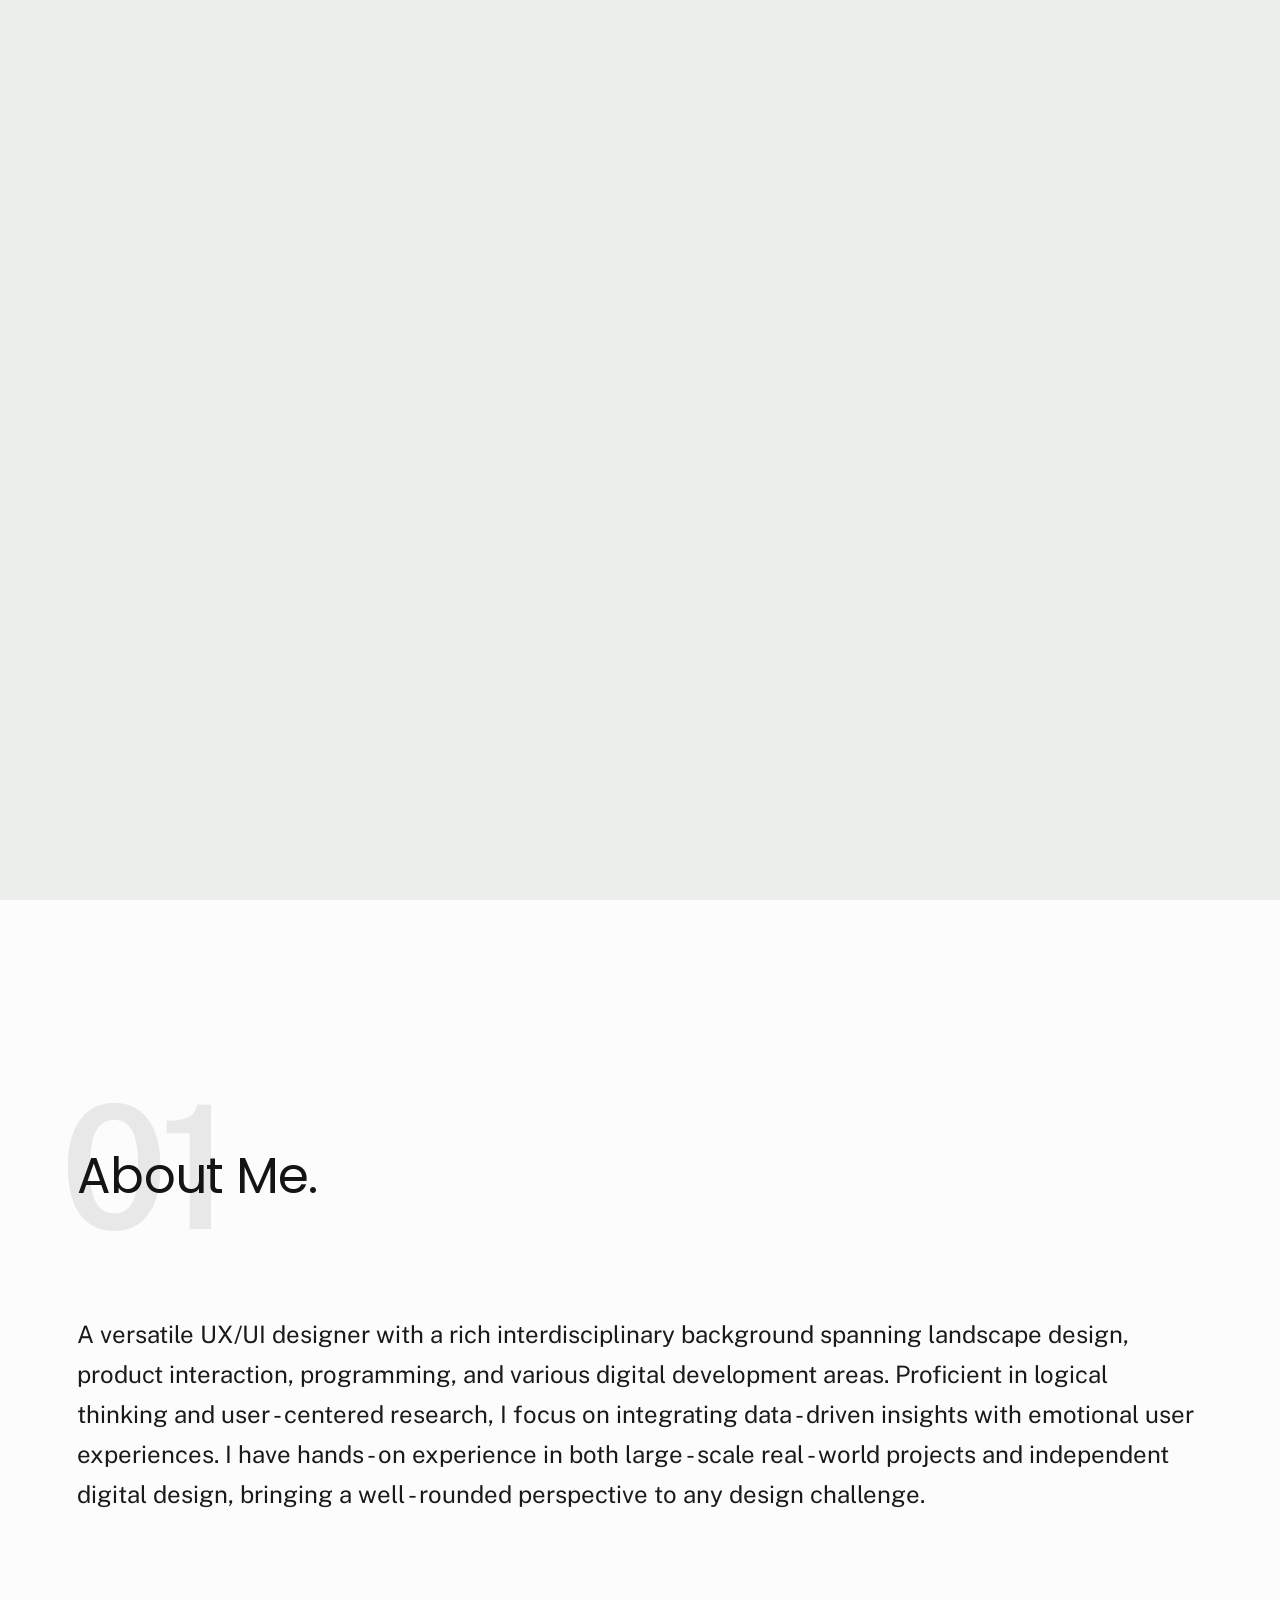
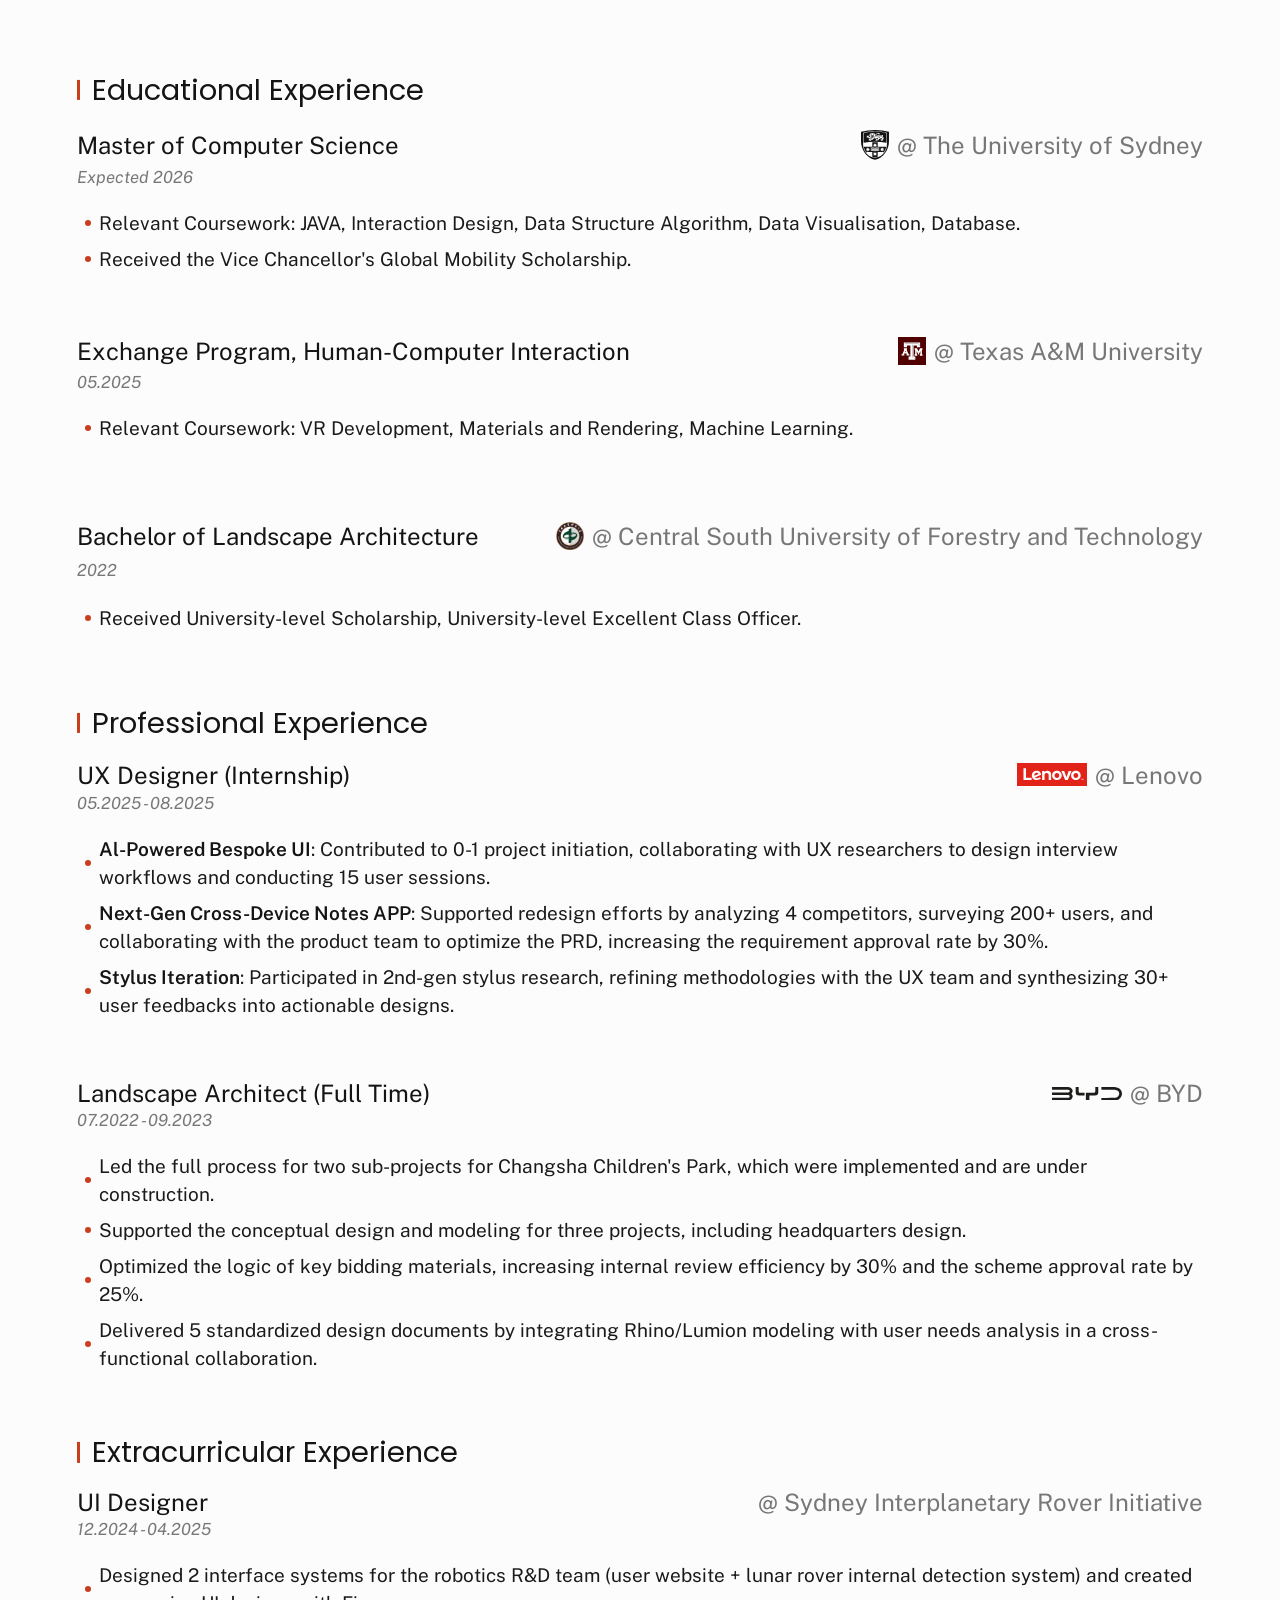
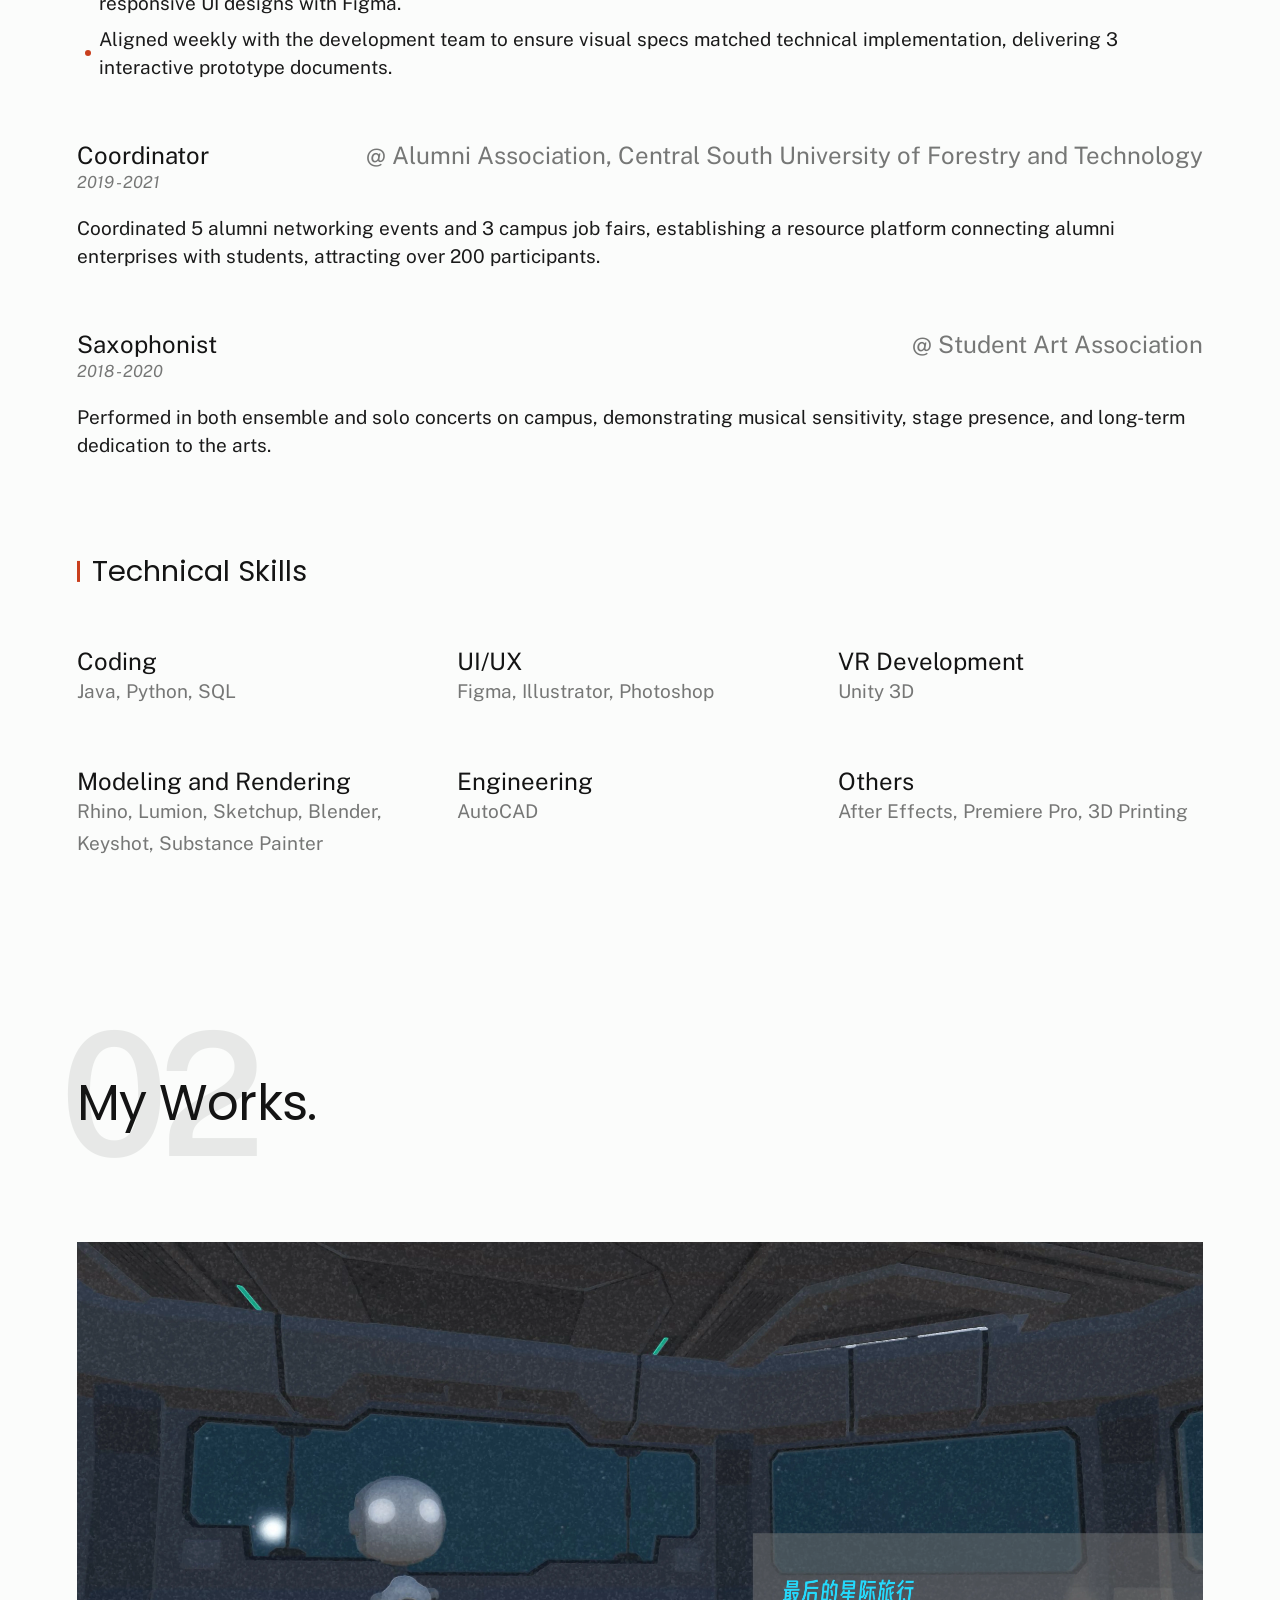
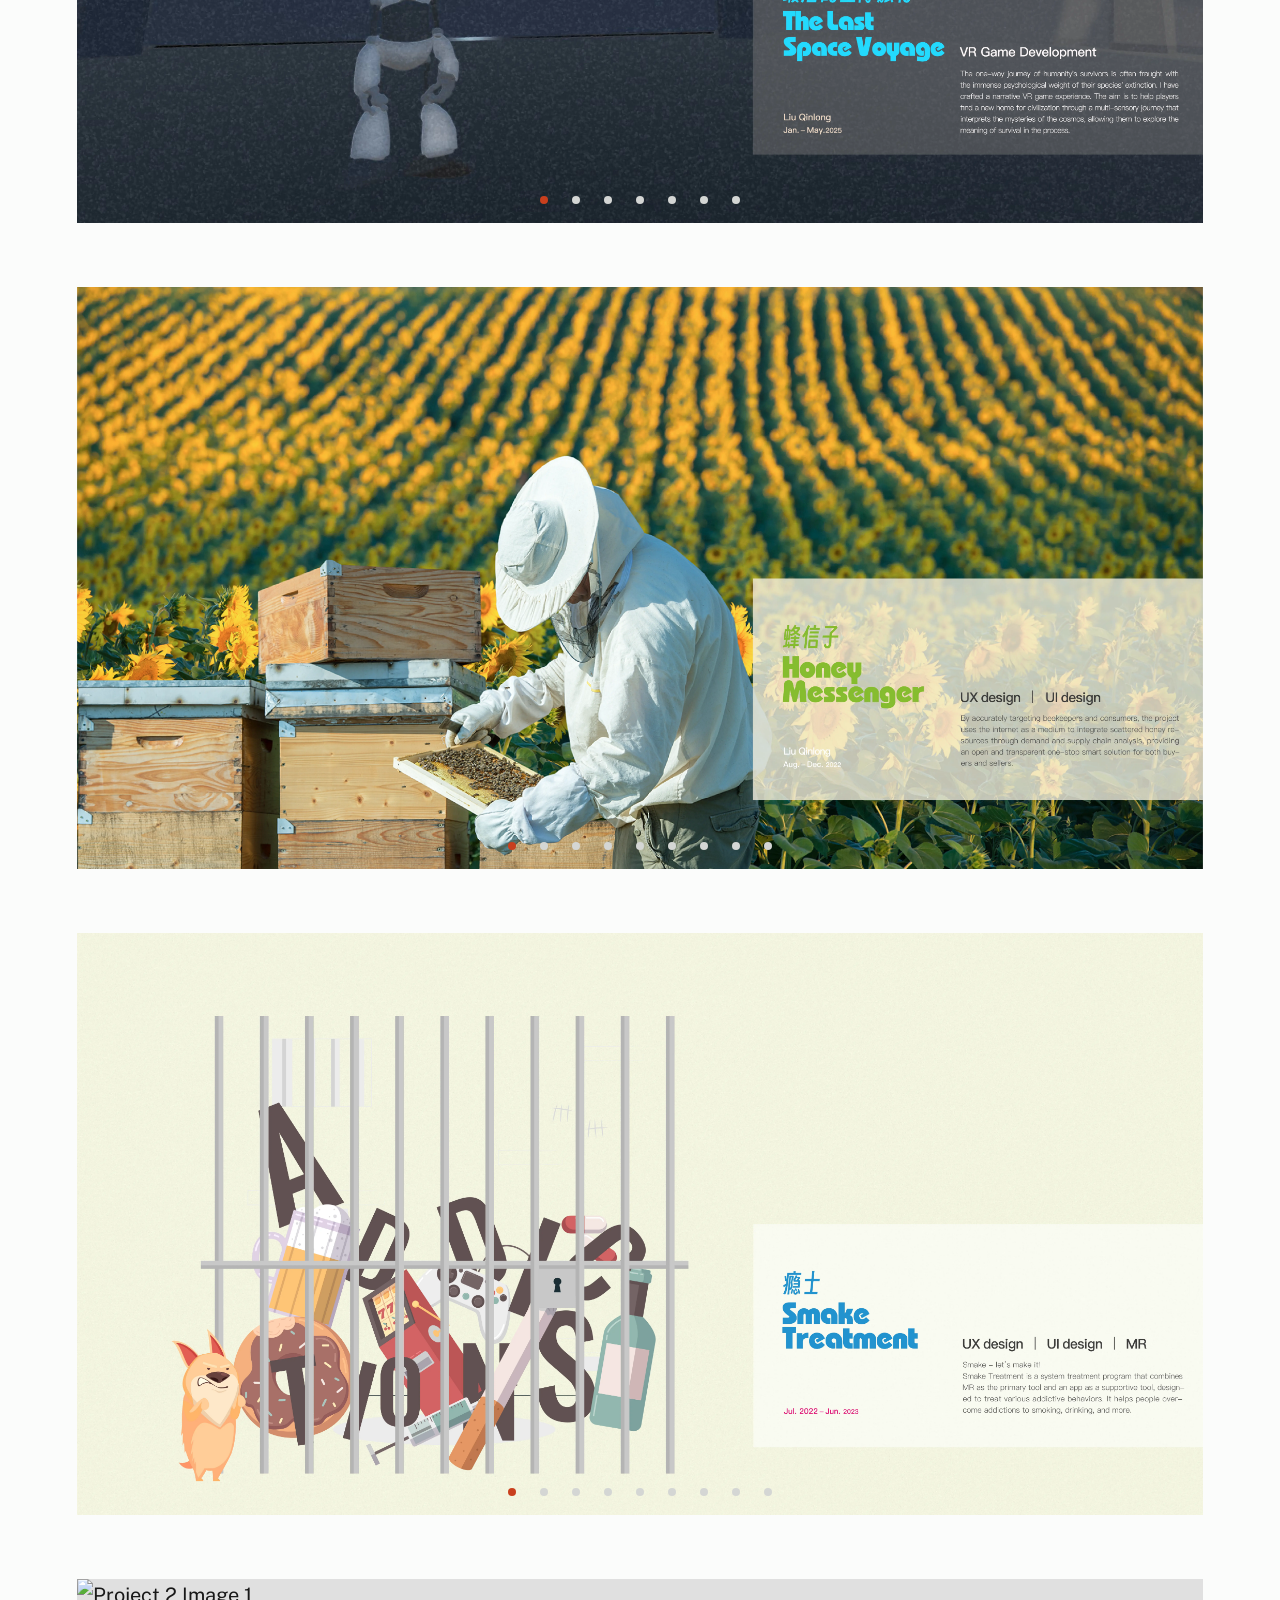
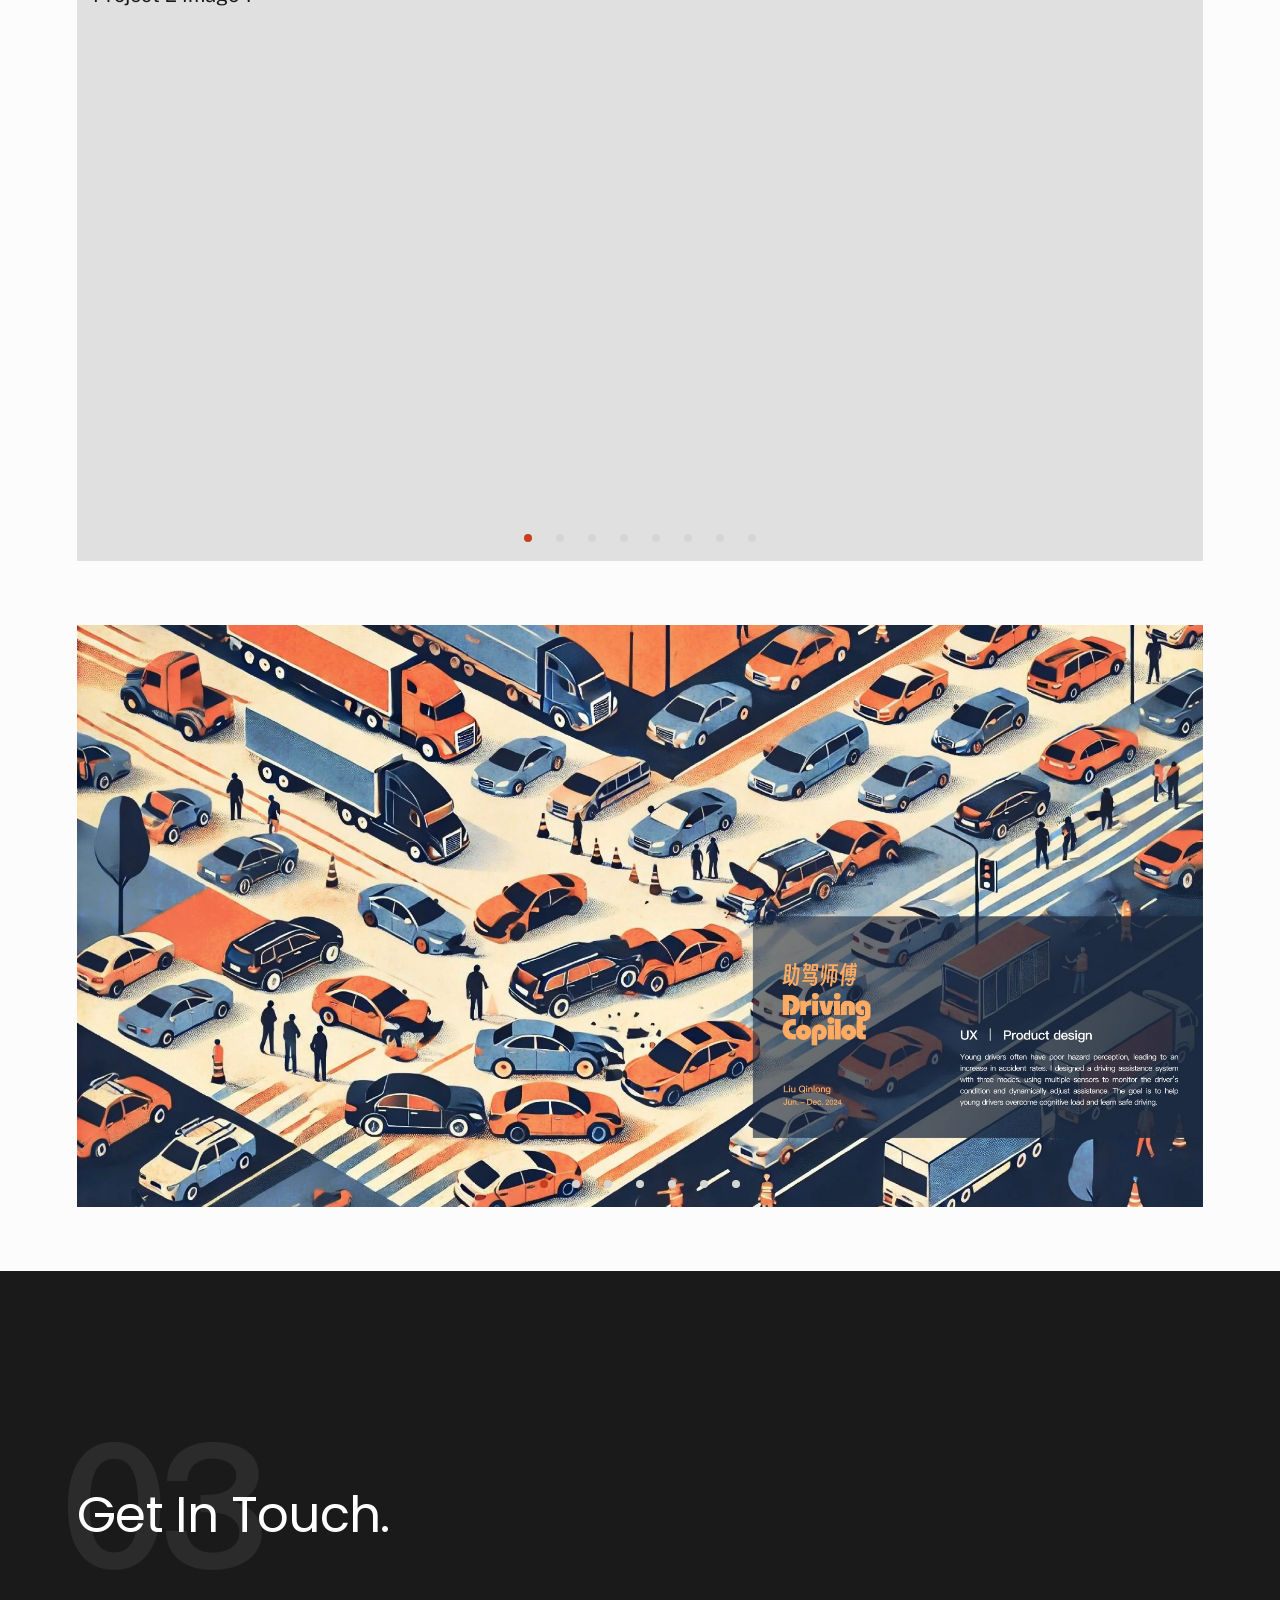
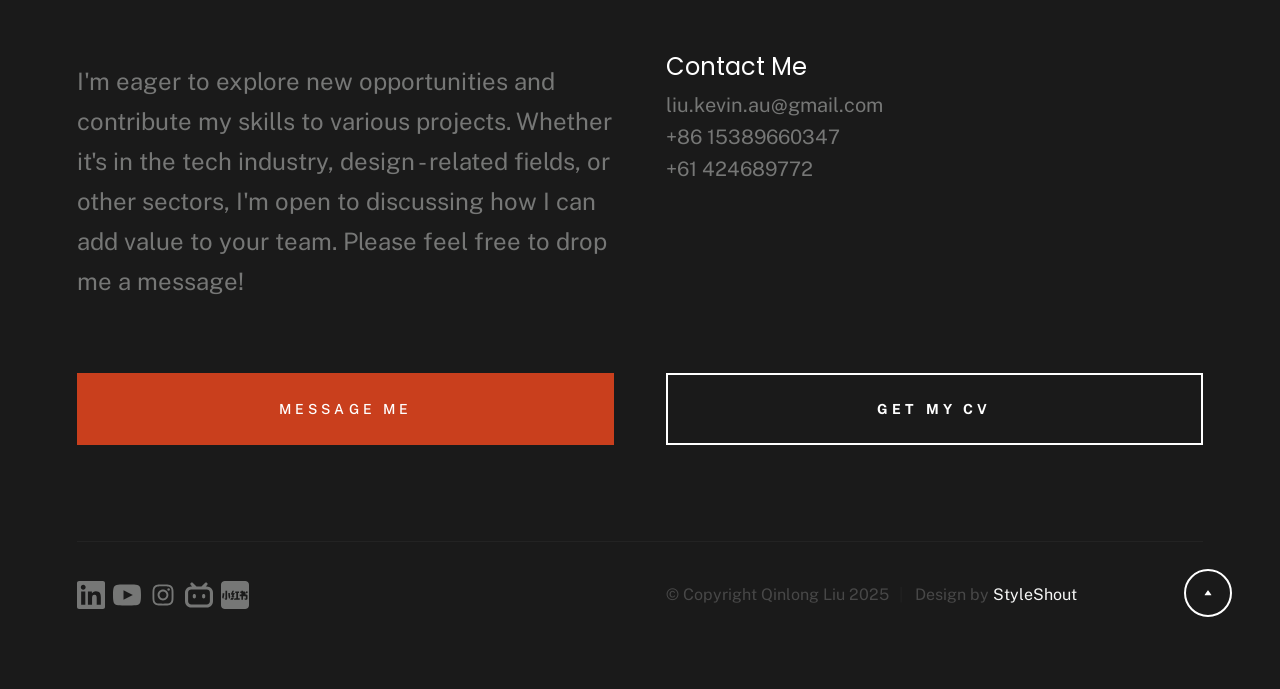
==== commit 33bebddf: "auto update" ====
--- a/index.html
+++ b/index.html
@@ -105,25 +105,25 @@
             <ul class="s-intro__social social-list">
                 <li>
                     <a href="https://www.linkedin.com/in/qinlong-liu">
-                        <svg xmlns="http://www.w3.org/2000/svg" width="24" height="24" viewBox="0 0 24 24" style="fill:rgba(0, 0, 0, 1);transform:;-ms-filter:"><path d="M20.447 20.452h-3.554v-5.569c0-1.328-.027-3.037-1.852-3.037-1.853 0-2.136 1.445-2.136 2.939v5.667H9.351V9h3.414v1.561h.046c.477-.9 1.637-1.85 3.37-1.85 3.601 0 4.267 2.37 4.267 5.455v6.286zM5.337 7.433c-1.144 0-2.063-.926-2.063-2.065 0-1.138.92-2.063 2.063-2.063 1.14 0 2.064.925 2.064 2.063 0 1.139-.925 2.065-2.064 2.065zm1.782 13.019H3.555V9h3.564v11.452zM22.225 0H1.771C.792 0 0 .774 0 1.729v20.542C0 23.227.792 24 1.771 24h20.451C23.2 24 24 23.227 24 22.271V1.729C24 .774 23.2 0 22.222 0h.003z"></path></svg>
+                        <svg xmlns="http://www.w3.org/2000/svg" width="24" height="24" viewBox="0 0 24 24" style="fill:rgba(0, 0, 0, 1);"><path d="M20.447 20.452h-3.554v-5.569c0-1.328-.027-3.037-1.852-3.037-1.853 0-2.136 1.445-2.136 2.939v5.667H9.351V9h3.414v1.561h.046c.477-.9 1.637-1.85 3.37-1.85 3.601 0 4.267 2.37 4.267 5.455v6.286zM5.337 7.433c-1.144 0-2.063-.926-2.063-2.065 0-1.138.92-2.063 2.063-2.063 1.14 0 2.064.925 2.064 2.063 0 1.139-.925 2.065-2.064 2.065zm1.782 13.019H3.555V9h3.564v11.452zM22.225 0H1.771C.792 0 0 .774 0 1.729v20.542C0 23.227.792 24 1.771 24h20.451C23.2 24 24 23.227 24 22.271V1.729C24 .774 23.2 0 22.222 0h.003z"></path></svg>
                         <span class="u-screen-reader-text">LinkedIn</span>
                     </a>
                 </li>
                 <li>
                     <a href="https://www.youtube.com/@chansonliu">
-                        <svg xmlns="http://www.w3.org/2000/svg" width="24" height="24" viewBox="0 0 24 24" style="fill:rgba(0, 0, 0, 1);transform:;-ms-filter:"><path d="M19.615 3.184c-3.604-.246-11.631-.245-15.23 0-3.897.266-4.356 2.62-4.385 8.816.029 6.185.484 8.549 4.385 8.816 3.6.245 11.626.246 15.23 0 3.897-.266 4.356-2.62 4.385-8.816-.029-6.185-.484-8.549-4.385-8.816zm-10.615 12.816v-8l8 3.993-8 4.007z"></path></svg>
+                        <svg xmlns="http://www.w3.org/2000/svg" width="24" height="24" viewBox="0 0 24 24" style="fill:rgba(0, 0, 0, 1);"><path d="M19.615 3.184c-3.604-.246-11.631-.245-15.23 0-3.897.266-4.356 2.62-4.385 8.816.029 6.185.484 8.549 4.385 8.816 3.6.245 11.626.246 15.23 0 3.897-.266 4.356-2.62 4.385-8.816-.029-6.185-.484-8.549-4.385-8.816zm-10.615 12.816v-8l8 3.993-8 4.007z"></path></svg>
                         <span class="u-screen-reader-text">YouTube</span>
                     </a>
                 </li>
                 <li>
                     <a href="https://www.instagram.com/_kevin_liuuu/profilecard/?igsh=MXM1NW81Y3Jka3ltdw==">
-                        <svg xmlns="http://www.w3.org/2000/svg" width="24" height="24" viewBox="0 0 24 24" style="fill:rgba(0, 0, 0, 1);transform:;-ms-filter:"><path d="M11.999,7.377c-2.554,0-4.623,2.07-4.623,4.623c0,2.554,2.069,4.624,4.623,4.624c2.552,0,4.623-2.07,4.623-4.624 C16.622,9.447,14.551,7.377,11.999,7.377L11.999,7.377z M11.999,15.004c-1.659,0-3.004-1.345-3.004-3.003 c0-1.659,1.345-3.003,3.004-3.003s3.002,1.344,3.002,3.003C15.001,13.659,13.658,15.004,11.999,15.004L11.999,15.004z"></path><circle cx="16.806" cy="7.207" r="1.078"></circle><path d="M20.533,6.111c-0.469-1.209-1.424-2.165-2.633-2.632c-0.699-0.263-1.438-0.404-2.186-0.42 c-0.963-0.042-1.268-0.054-3.71-0.054s-2.755,0-3.71,0.054C7.548,3.074,6.809,3.215,6.11,3.479C4.9,3.946,3.945,4.902,3.477,6.111 c-0.263,0.7-0.404,1.438-0.419,2.186c-0.043,0.962-0.056,1.267-0.056,3.71c0,2.442,0,2.753,0.056,3.71 c0.015,0.748,0.156,1.486,0.419,2.187c0.469,1.208,1.424,2.164,2.634,2.632c0.696,0.272,1.435,0.426,2.185,0.45 c0.963,0.042,1.268,0.055,3.71,0.055s2.755,0,3.71-0.055c0.747-0.015,1.486-0.157,2.186-0.419c1.209-0.469,2.164-1.424,2.633-2.633 c0.263-0.7,0.404-1.438,0.419-2.186c0.043-0.962,0.056-1.267,0.056-3.71s0-2.753-0.056-3.71C20.941,7.57,20.801,6.819,20.533,6.111z M19.315,15.643c-0.007,0.576-0.111,1.147-0.311,1.688c-0.305,0.787-0.926,1.409-1.712,1.711c-0.535,0.199-1.099,0.303-1.67,0.311 c-0.95,0.044-1.218,0.055-3.654,0.055c-2.438,0-2.687,0-3.655-0.055c-0.569-0.007-1.135-0.112-1.669-0.311 c-0.789-0.301-1.414-0.923-1.719-1.711c-0.196-0.534-0.302-1.099-0.311-1.669c-0.043-0.95-0.053-1.218-0.053-3.654 c0-2.437,0-2.686,0.053-3.655c0.007-0.576,0.111-1.146,0.311-1.687c0.305-0.789,0.93-1.41,1.719-1.712 c0.534-0.198,1.1-0.303,1.669-0.311c0.951-0.043,1.218-0.055,3.655-0.055c2.437,0,2.687,0,3.654,0.055 c0.571,0.007,1.135,0.112,1.67,0.311c0.786,0.303,1.407,0.925,1.712,1.712c0.196,0.534,0.302,1.099,0.311,1.669 c0.043,0.951,0.054,1.218,0.054,3.655c0,2.436,0,2.698-0.043,3.654H19.315z"></path></svg>
+                        <svg xmlns="http://www.w3.org/2000/svg" width="24" height="24" viewBox="0 0 24 24" style="fill:rgba(0, 0, 0, 1);"><path d="M11.999,7.377c-2.554,0-4.623,2.07-4.623,4.623c0,2.554,2.069,4.624,4.623,4.624c2.552,0,4.623-2.07,4.623-4.624 C16.622,9.447,14.551,7.377,11.999,7.377L11.999,7.377z M11.999,15.004c-1.659,0-3.004-1.345-3.004-3.003 c0-1.659,1.345-3.003,3.004-3.003s3.002,1.344,3.002,3.003C15.001,13.659,13.658,15.004,11.999,15.004L11.999,15.004z"></path><circle cx="16.806" cy="7.207" r="1.078"></circle><path d="M20.533,6.111c-0.469-1.209-1.424-2.165-2.633-2.632c-0.699-0.263-1.438-0.404-2.186-0.42 c-0.963-0.042-1.268-0.054-3.71-0.054s-2.755,0-3.71,0.054C7.548,3.074,6.809,3.215,6.11,3.479C4.9,3.946,3.945,4.902,3.477,6.111 c-0.263,0.7-0.404,1.438-0.419,2.186c-0.043,0.962-0.056,1.267-0.056,3.71c0,2.442,0,2.753,0.056,3.71 c0.015,0.748,0.156,1.486,0.419,2.187c0.469,1.208,1.424,2.164,2.634,2.632c0.696,0.272,1.435,0.426,2.185,0.45 c0.963,0.042,1.268,0.055,3.71,0.055s2.755,0,3.71-0.055c0.747-0.015,1.486-0.157,2.186-0.419c1.209-0.469,2.164-1.424,2.633-2.633 c0.263-0.7,0.404-1.438,0.419-2.186c0.043-0.962,0.056-1.267,0.056-3.71s0-2.753-0.056-3.71C20.941,7.57,20.801,6.819,20.533,6.111z M19.315,15.643c-0.007,0.576-0.111,1.147-0.311,1.688c-0.305,0.787-0.926,1.409-1.712,1.711c-0.535,0.199-1.099,0.303-1.67,0.311 c-0.95,0.044-1.218,0.055-3.654,0.055c-2.438,0-2.687,0-3.655-0.055c-0.569-0.007-1.135-0.112-1.669-0.311 c-0.789-0.301-1.414-0.923-1.719-1.711c-0.196-0.534-0.302-1.099-0.311-1.669c-0.043-0.95-0.053-1.218-0.053-3.654 c0-2.437,0-2.686,0.053-3.655c0.007-0.576,0.111-1.146,0.311-1.687c0.305-0.789,0.93-1.41,1.719-1.712 c0.534-0.198,1.1-0.303,1.669-0.311c0.951-0.043,1.218-0.055,3.655-0.055c2.437,0,2.687,0,3.654,0.055 c0.571,0.007,1.135,0.112,1.67,0.311c0.786,0.303,1.407,0.925,1.712,1.712c0.196,0.534,0.302,1.099,0.311,1.669 c0.043,0.951,0.054,1.218,0.054,3.655c0,2.436,0,2.698-0.043,3.654H19.315z"></path></svg>
                         <span class="u-screen-reader-text">Instagram</span>
                     </a>
                 </li>
                 <li>
                     <a href="https://space.bilibili.com/517540615">
-                        <svg xmlns="http://www.w3.org/2000/svg" width="24" height="24" viewBox="0 0 24 24" style="fill:rgba(0, 0, 0, 1);transform:;-ms-filter:"><path d="M17.813 4.653h.854c1.51.054 2.769.578 3.773 1.574 1.004.995 1.524 2.249 1.56 3.76v7.36c-.036 1.51-.556 2.769-1.56 3.773s-2.262 1.524-3.773 1.56H5.333c-1.51-.036-2.769-.556-3.773-1.56S.036 18.858 0 17.347v-7.36c.036-1.511.556-2.765 1.56-3.76 1.004-.996 2.262-1.52 3.773-1.574h.774l-1.174-1.12a1.234 1.234 0 0 1-.373-.906c0-.356.124-.658.373-.907l.027-.027c.267-.249.573-.373.92-.373.347 0 .653.124.92.373L9.653 4.44c.071.071.134.147.187.227h4.267a.836.836 0 0 1 .16-.227l2.853-2.747c.267-.249.573-.373.92-.373.347 0 .662.151.929.4.267.249.391.551.391.907 0 .355-.124.657-.373.906zM5.333 7.24c-.746.018-1.373.276-1.88.773-.506.498-.769 1.13-.786 1.894v7.52c.017.764.28 1.395.786 1.893.507.499 1.134.757 1.88.773h13.334c.746-.016 1.373-.274 1.88-.773.506-.498.769-1.129.786-1.893v-7.52c-.017-.765-.28-1.396-.786-1.894-.507-.497-1.134-.755-1.88-.773zM8 11.107c.373 0 .684.124.933.373.25.249.383.569.4.96v1.173c-.017.391-.15.711-.4.96-.249.25-.56.374-.933.374s-.684-.125-.933-.374c-.25-.249-.383-.569-.4-.96V12.44c0-.373.129-.689.386-.947.258-.257.574-.386.947-.386zm8 0c.373 0 .684.124.933.373.25.249.383.569.4.96v1.173c-.017.391-.15.711-.4.96-.249.25-.56.374-.933.374s-.684-.125-.933-.374c-.25-.249-.383-.569-.4-.96V12.44c.017-.391.15-.711.4-.96.249-.249.56-.373.933-.373z"></path></svg>
+                        <svg xmlns="http://www.w3.org/2000/svg" width="24" height="24" viewBox="0 0 24 24" style="fill:rgba(0, 0, 0, 1);"><path d="M17.813 4.653h.854c1.51.054 2.769.578 3.773 1.574 1.004.995 1.524 2.249 1.56 3.76v7.36c-.036 1.51-.556 2.769-1.56 3.773s-2.262 1.524-3.773 1.56H5.333c-1.51-.036-2.769-.556-3.773-1.56S.036 18.858 0 17.347v-7.36c.036-1.511.556-2.765 1.56-3.76 1.004-.996 2.262-1.52 3.773-1.574h.774l-1.174-1.12a1.234 1.234 0 0 1-.373-.906c0-.356.124-.658.373-.907l.027-.027c.267-.249.573-.373.92-.373.347 0 .653.124.92.373L9.653 4.44c.071.071.134.147.187.227h4.267a.836.836 0 0 1 .16-.227l2.853-2.747c.267-.249.573-.373.92-.373.347 0 .662.151.929.4.267.249.391.551.391.907 0 .355-.124.657-.373.906zM5.333 7.24c-.746.018-1.373.276-1.88.773-.506.498-.769 1.13-.786 1.894v7.52c.017.764.28 1.395.786 1.893.507.499 1.134.757 1.88.773h13.334c.746-.016 1.373-.274 1.88-.773.506-.498.769-1.129.786-1.893v-7.52c-.017-.765-.28-1.396-.786-1.894-.507-.497-1.134-.755-1.88-.773zM8 11.107c.373 0 .684.124.933.373.25.249.383.569.4.96v1.173c-.017.391-.15.711-.4.96-.249.25-.56.374-.933.374s-.684-.125-.933-.374c-.25-.249-.383-.569-.4-.96V12.44c0-.373.129-.689.386-.947.258-.257.574-.386.947-.386zm8 0c.373 0 .684.124.933.373.25.249.383.569.4.96v1.173c-.017.391-.15.711-.4.96-.249.25-.56.374-.933.374s-.684-.125-.933-.374c-.25-.249-.383-.569-.4-.96V12.44c.017-.391.15-.711.4-.96.249-.249.56-.373.933-.373z"></path></svg>
                         <span class="u-screen-reader-text">Bilibili</span>
                     </a>
                 </li>
@@ -859,7 +859,7 @@
                         <div class="column xl-6 md-6 tab-12">
                             <h5 data-key="footerContact">Contact Me</h5>
                             <ul class="link-list">
-                                <li><a href="mailto:#0">liu591127600@126.com</a></li>
+                                <li><a href="mailto:#0" data-key="footerEmail">liu591127600@126.com</a></li>
                                 <li><a href="tel:+8615389660347">+86 15389660347</a></li>
                                 <li><a href="tel:+61424689772">+61 424689772</a></li>
                             </ul> 
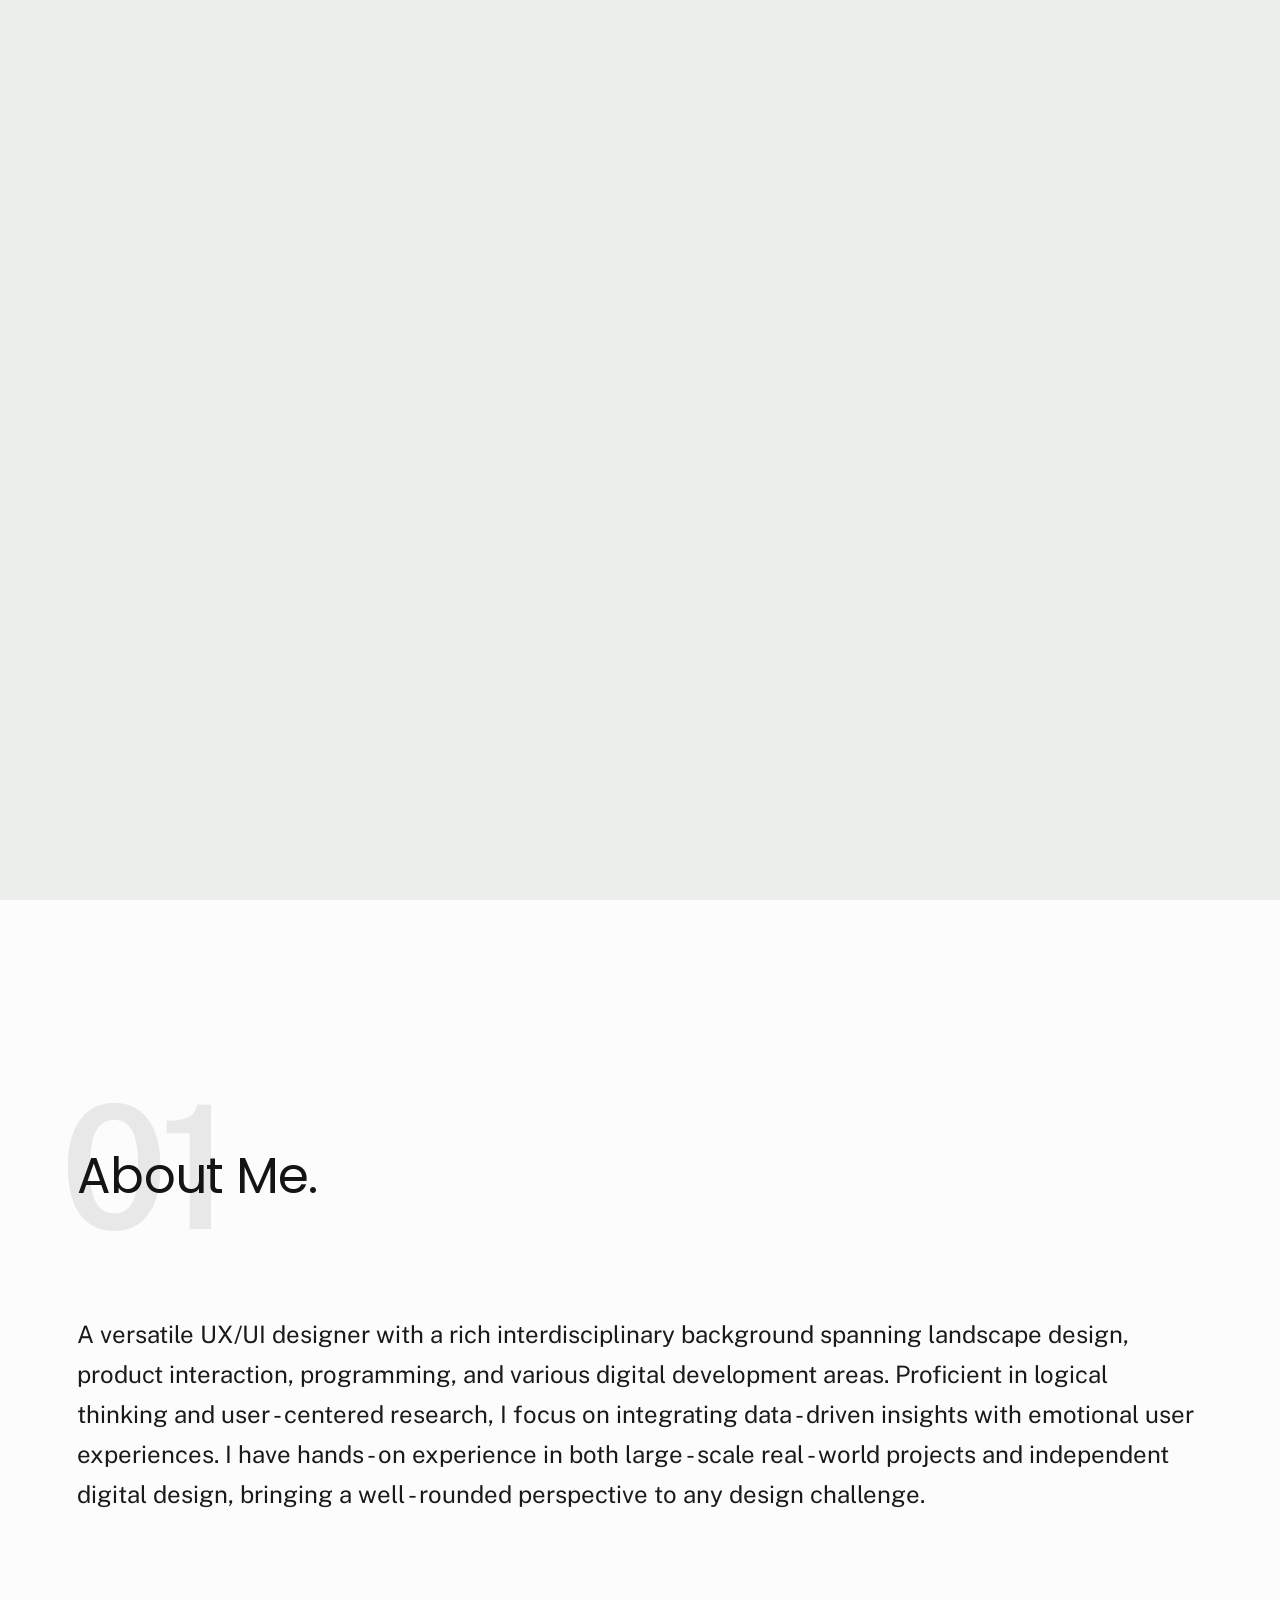
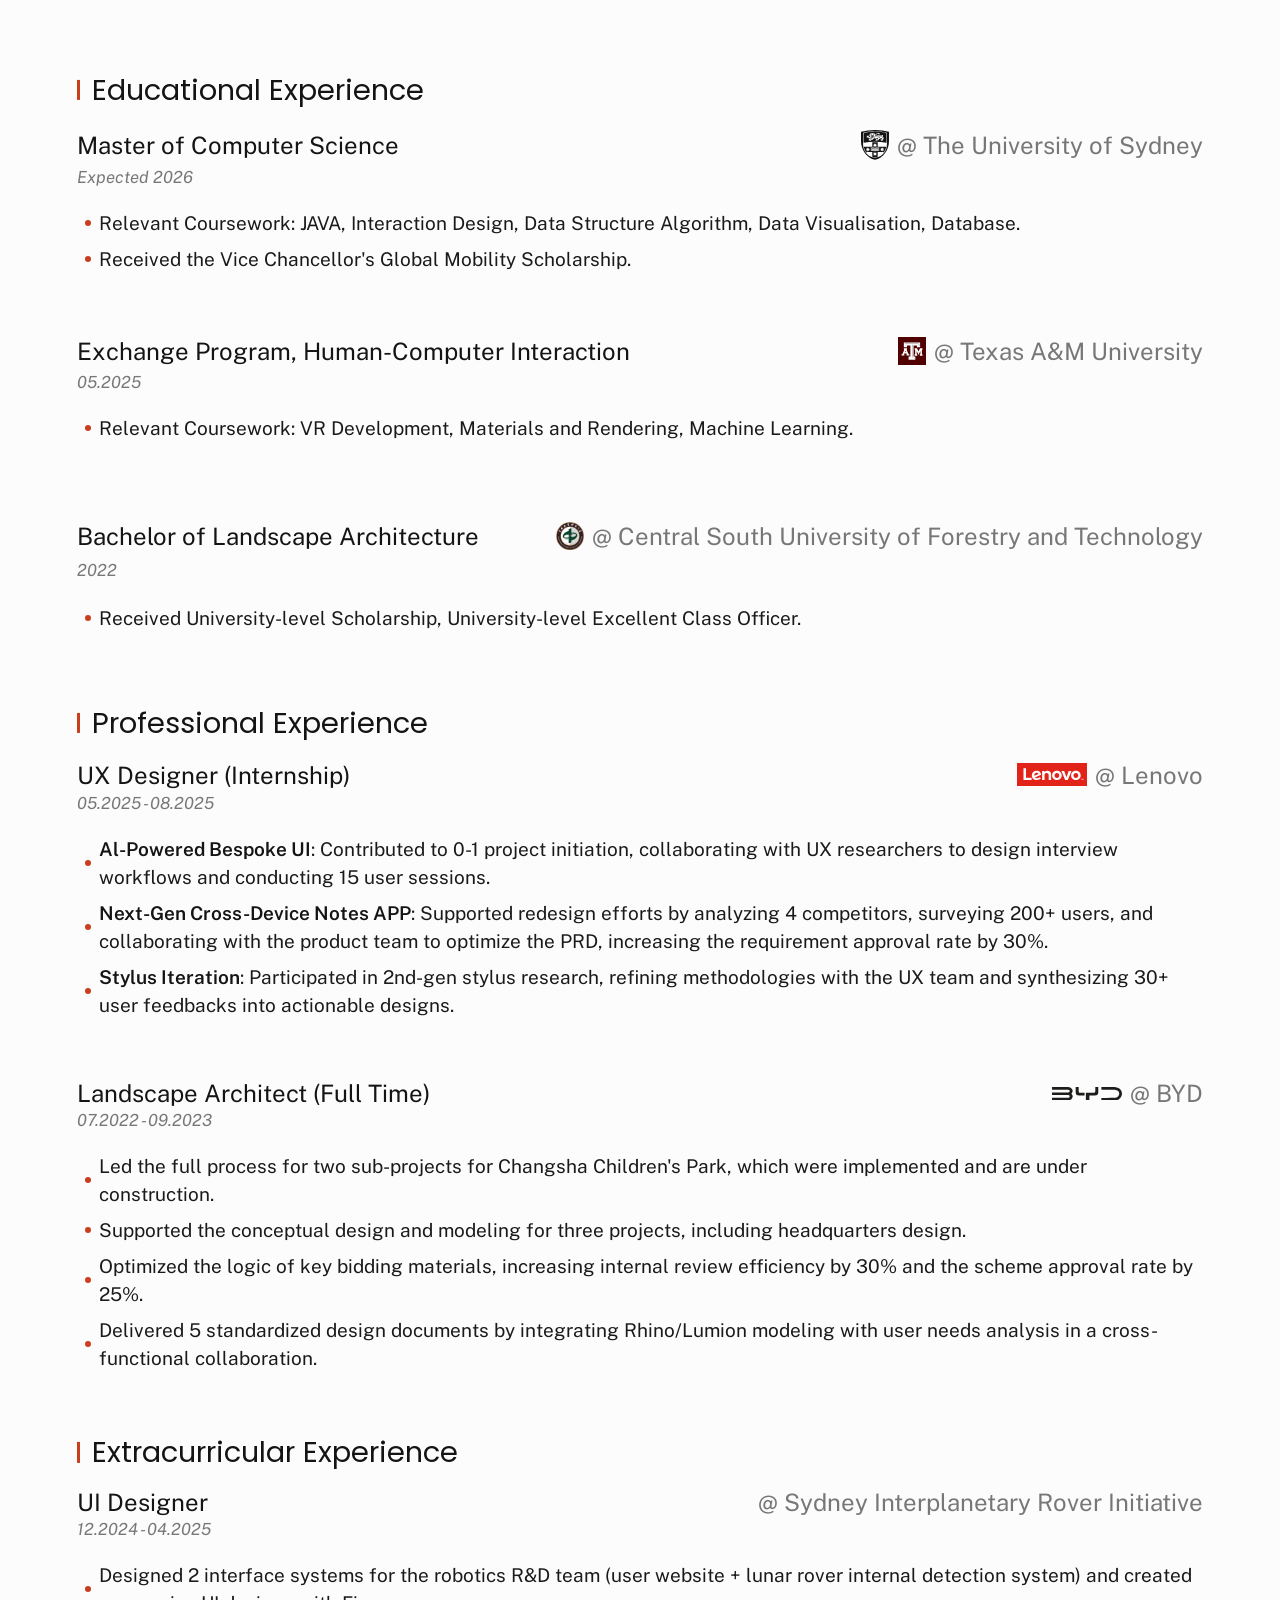
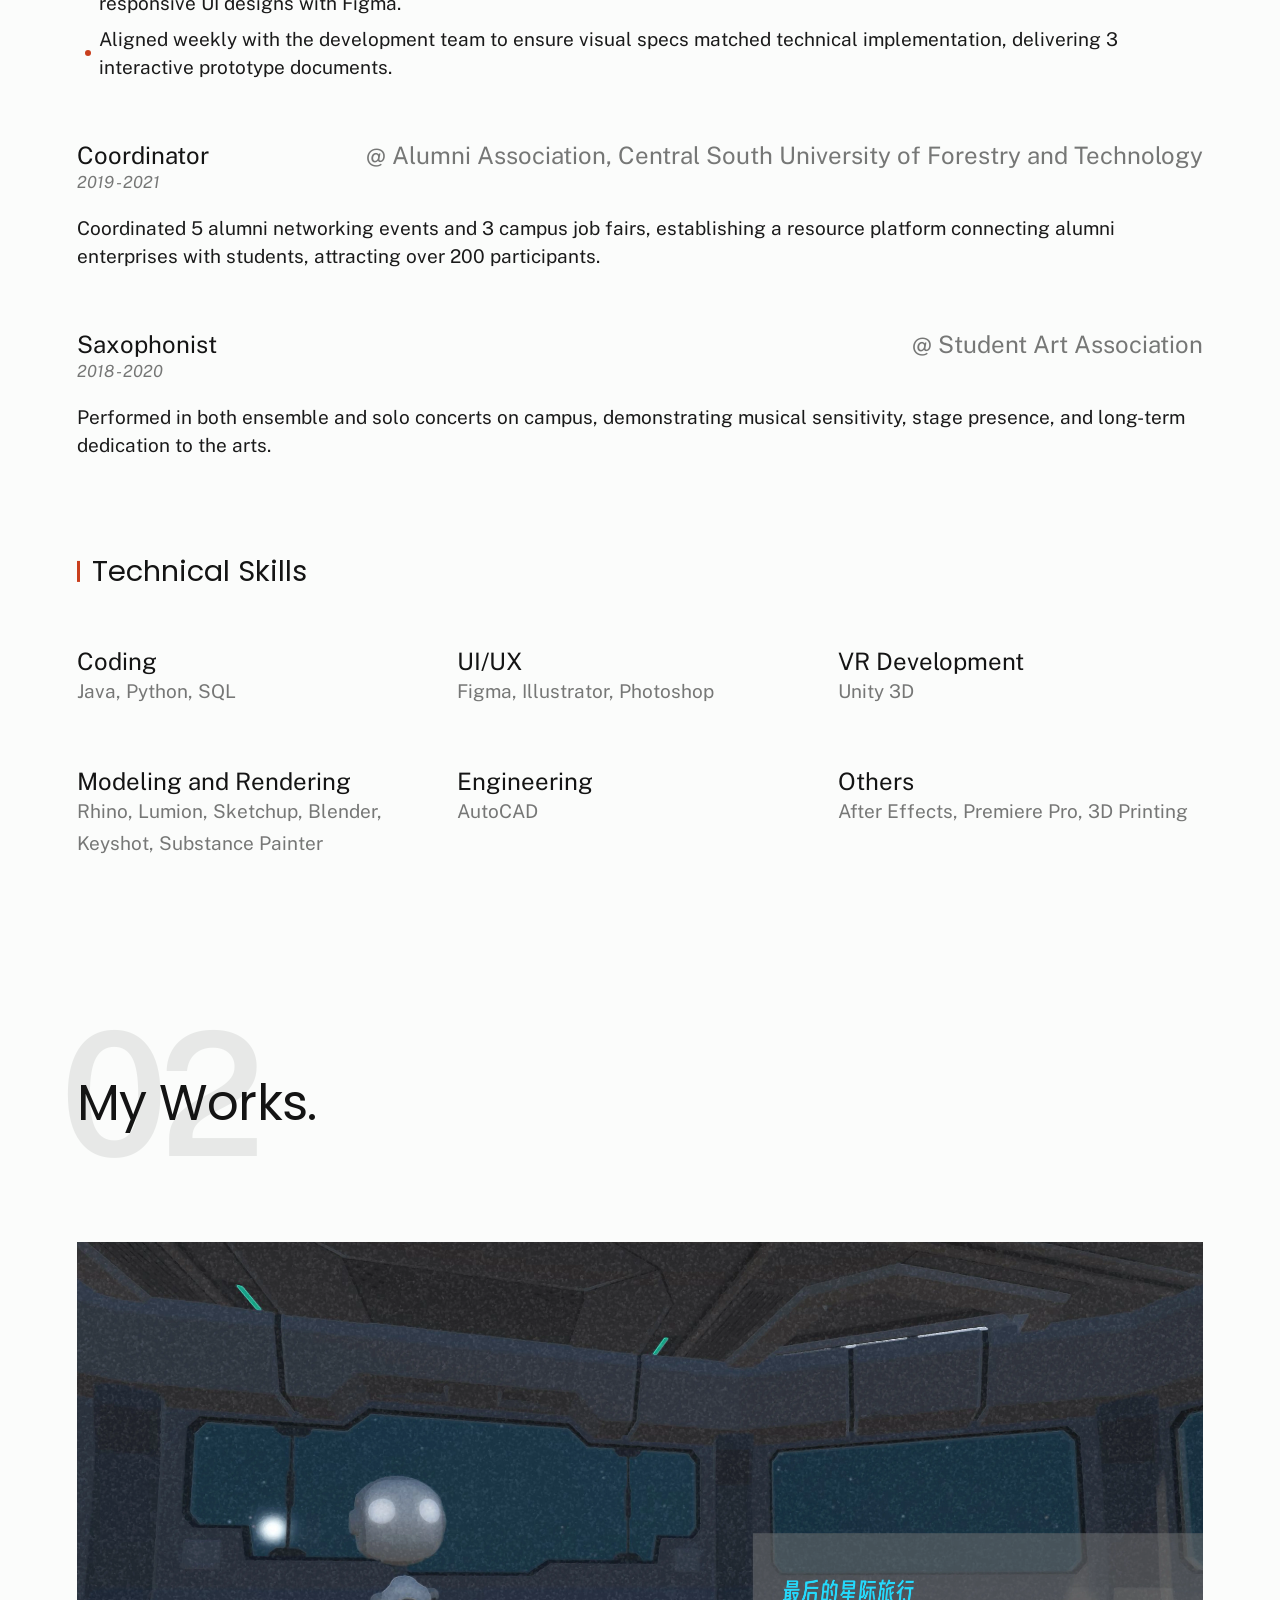
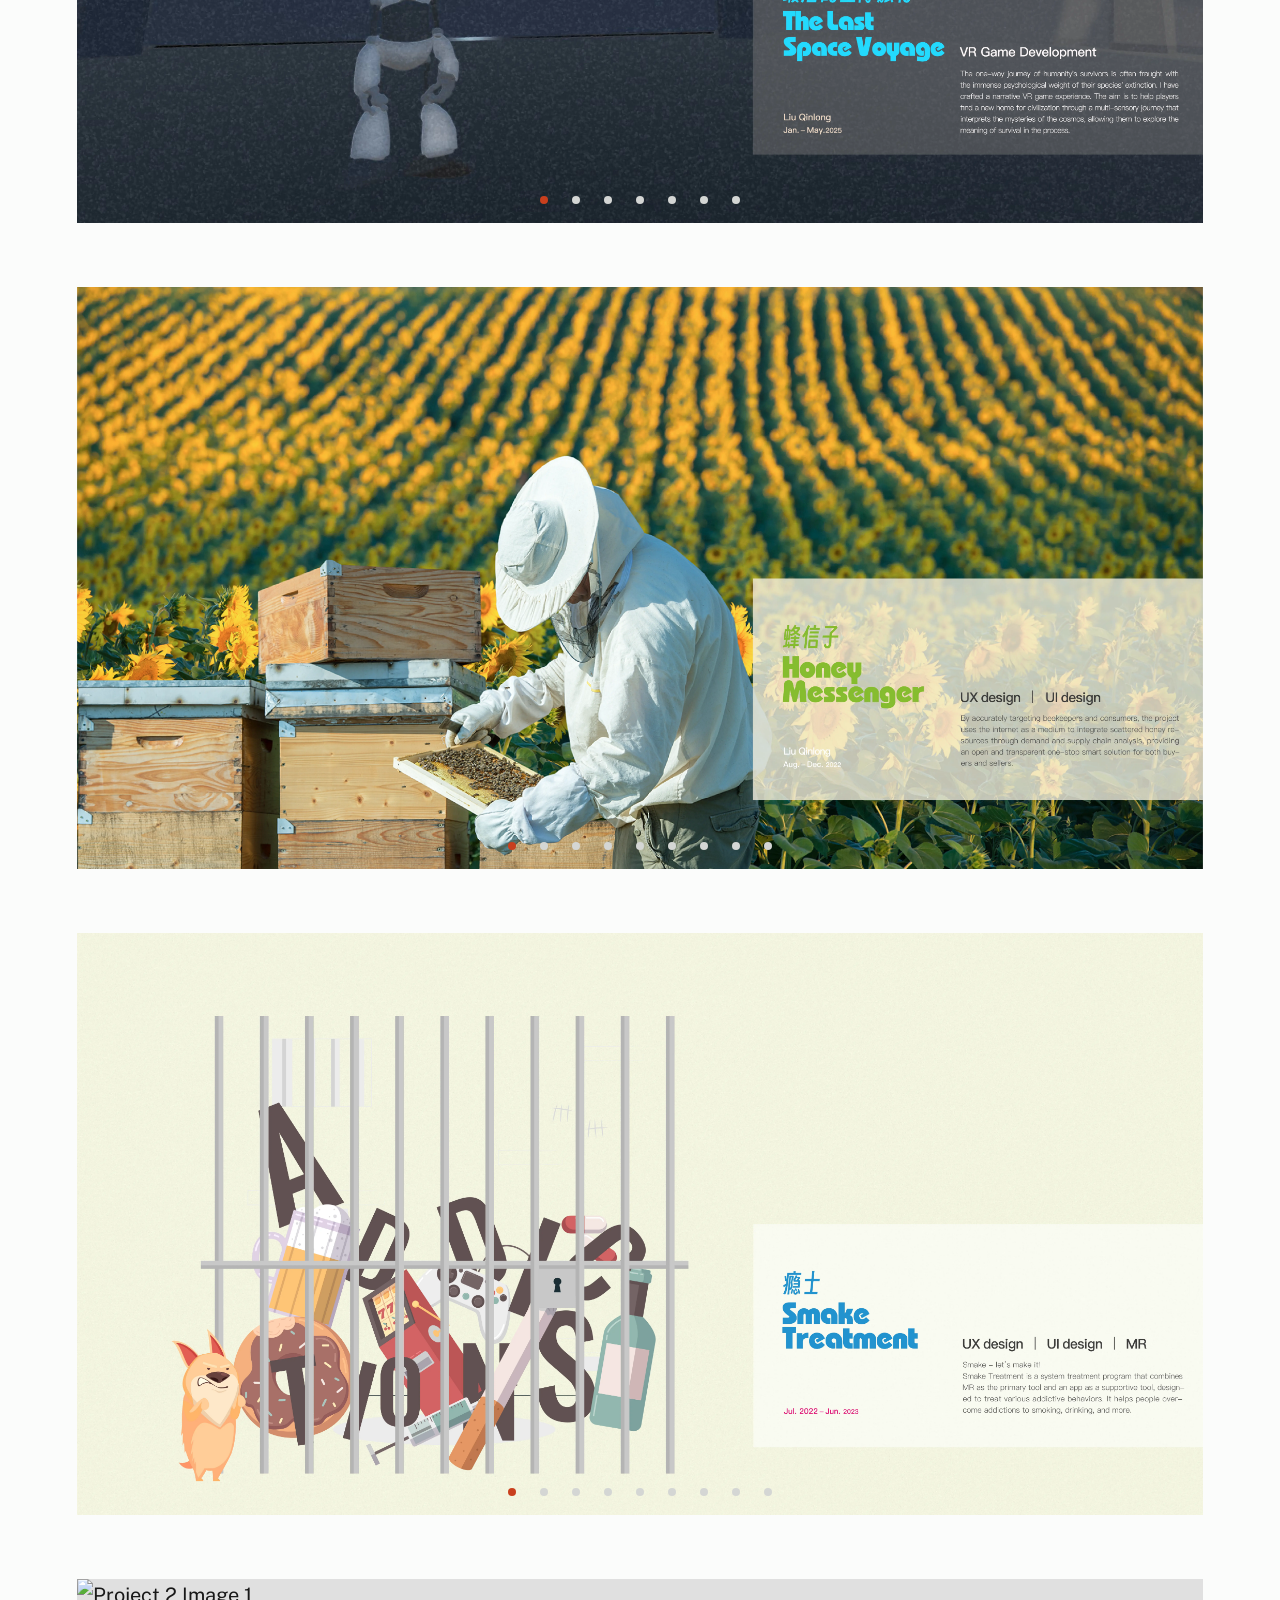
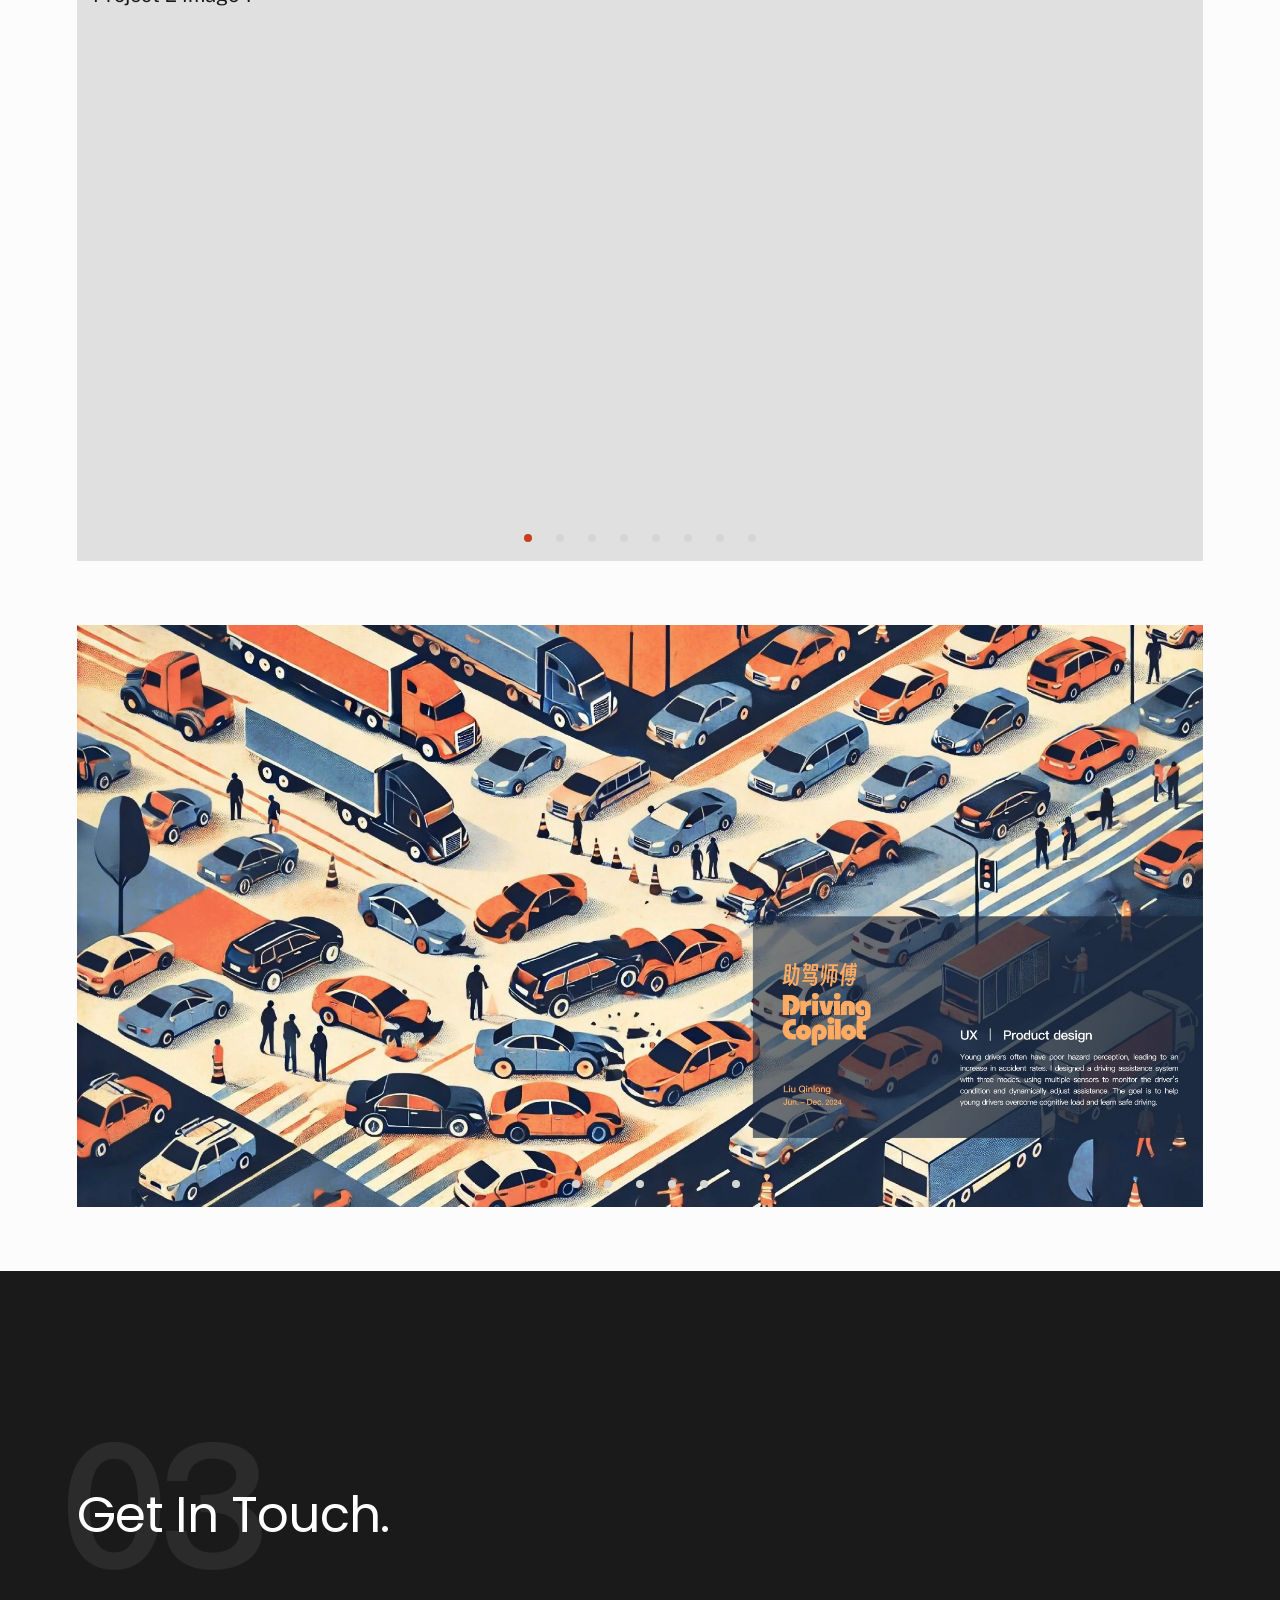
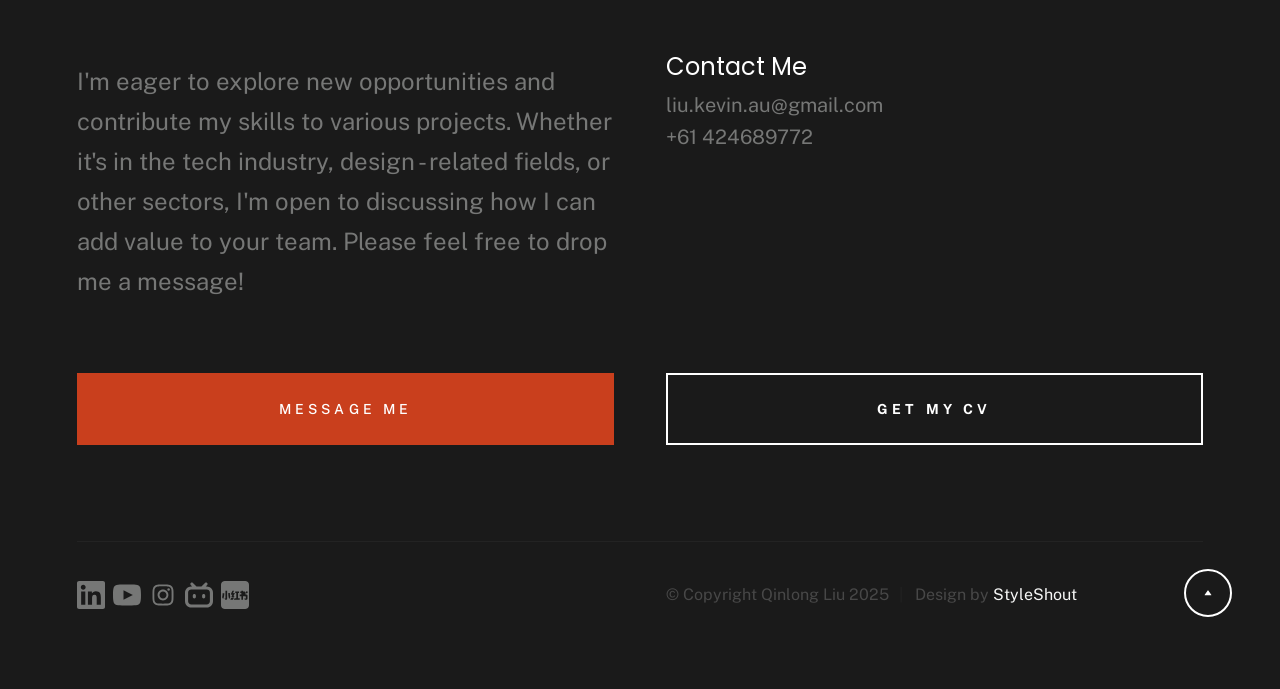
==== commit 275d5c0b: "auto update" ====
--- a/index.html
+++ b/index.html
@@ -859,10 +859,9 @@
                         <div class="column xl-6 md-6 tab-12">
                             <h5 data-key="footerContact">Contact Me</h5>
                             <ul class="link-list">
-                                <li><a href="mailto:#0" data-key="footerEmail">liu591127600@126.com</a></li>
-                                <li><a href="tel:+8615389660347">+86 15389660347</a></li>
-                                <li><a href="tel:+61424689772">+61 424689772</a></li>
-                            </ul> 
+                                <li><a id="email-link" href="#" data-key="footerEmail"></a></li>
+                                <li><a id="phone-link" href="#" data-key="footerPhone"></a></li>
+                            </ul>
                         </div>
                     </div>                    
                 </div> <!-- end section-footer__site-links -->
@@ -888,25 +887,25 @@
                     <ul class="s-footer__social social-list">
                         <li>
                             <a href="https://www.linkedin.com/in/qinlong-liu">
-                                <svg xmlns="http://www.w3.org/2000/svg" width="24" height="24" viewBox="0 0 24 24" style="fill:rgba(0, 0, 0, 1);transform:;-ms-filter:"><path d="M20.447 20.452h-3.554v-5.569c0-1.328-.027-3.037-1.852-3.037-1.853 0-2.136 1.445-2.136 2.939v5.667H9.351V9h3.414v1.561h.046c.477-.9 1.637-1.85 3.37-1.85 3.601 0 4.267 2.37 4.267 5.455v6.286zM5.337 7.433c-1.144 0-2.063-.926-2.063-2.065 0-1.138.92-2.063 2.063-2.063 1.14 0 2.064.925 2.064 2.063 0 1.139-.925 2.065-2.064 2.065zm1.782 13.019H3.555V9h3.564v11.452zM22.225 0H1.771C.792 0 0 .774 0 1.729v20.542C0 23.227.792 24 1.771 24h20.451C23.2 24 24 23.227 24 22.271V1.729C24 .774 23.2 0 22.222 0h.003z"></path></svg>
+                                <svg xmlns="http://www.w3.org/2000/svg" width="24" height="24" viewBox="0 0 24 24" style="fill:rgba(0, 0, 0, 1);"><path d="M20.447 20.452h-3.554v-5.569c0-1.328-.027-3.037-1.852-3.037-1.853 0-2.136 1.445-2.136 2.939v5.667H9.351V9h3.414v1.561h.046c.477-.9 1.637-1.85 3.37-1.85 3.601 0 4.267 2.37 4.267 5.455v6.286zM5.337 7.433c-1.144 0-2.063-.926-2.063-2.065 0-1.138.92-2.063 2.063-2.063 1.14 0 2.064.925 2.064 2.063 0 1.139-.925 2.065-2.064 2.065zm1.782 13.019H3.555V9h3.564v11.452zM22.225 0H1.771C.792 0 0 .774 0 1.729v20.542C0 23.227.792 24 1.771 24h20.451C23.2 24 24 23.227 24 22.271V1.729C24 .774 23.2 0 22.222 0h.003z"></path></svg>
                                 <span class="u-screen-reader-text">LinkedIn</span>
                             </a>
                         </li>
                         <li>
                             <a href="https://www.youtube.com/@chansonliu">
-                                <svg xmlns="http://www.w3.org/2000/svg" width="24" height="24" viewBox="0 0 24 24" style="fill:rgba(0, 0, 0, 1);transform:;-ms-filter:"><path d="M19.615 3.184c-3.604-.246-11.631-.245-15.23 0-3.897.266-4.356 2.62-4.385 8.816.029 6.185.484 8.549 4.385 8.816 3.6.245 11.626.246 15.23 0 3.897-.266 4.356-2.62 4.385-8.816-.029-6.185-.484-8.549-4.385-8.816zm-10.615 12.816v-8l8 3.993-8 4.007z"></path></svg>
+                                <svg xmlns="http://www.w3.org/2000/svg" width="24" height="24" viewBox="0 0 24 24" style="fill:rgba(0, 0, 0, 1);"><path d="M19.615 3.184c-3.604-.246-11.631-.245-15.23 0-3.897.266-4.356 2.62-4.385 8.816.029 6.185.484 8.549 4.385 8.816 3.6.245 11.626.246 15.23 0 3.897-.266 4.356-2.62 4.385-8.816-.029-6.185-.484-8.549-4.385-8.816zm-10.615 12.816v-8l8 3.993-8 4.007z"></path></svg>
                                 <span class="u-screen-reader-text">YouTube</span>
                             </a>
                         </li>
                         <li>
                             <a href="https://www.instagram.com/_kevin_liuuu/profilecard/?igsh=MXM1NW81Y3Jka3ltdw==">
-                                <svg xmlns="http://www.w3.org/2000/svg" width="24" height="24" viewBox="0 0 24 24" style="fill:rgba(0, 0, 0, 1);transform:;-ms-filter:"><path d="M11.999,7.377c-2.554,0-4.623,2.07-4.623,4.623c0,2.554,2.069,4.624,4.623,4.624c2.552,0,4.623-2.07,4.623-4.624 C16.622,9.447,14.551,7.377,11.999,7.377L11.999,7.377z M11.999,15.004c-1.659,0-3.004-1.345-3.004-3.003 c0-1.659,1.345-3.003,3.004-3.003s3.002,1.344,3.002,3.003C15.001,13.659,13.658,15.004,11.999,15.004L11.999,15.004z"></path><circle cx="16.806" cy="7.207" r="1.078"></circle><path d="M20.533,6.111c-0.469-1.209-1.424-2.165-2.633-2.632c-0.699-0.263-1.438-0.404-2.186-0.42 c-0.963-0.042-1.268-0.054-3.71-0.054s-2.755,0-3.71,0.054C7.548,3.074,6.809,3.215,6.11,3.479C4.9,3.946,3.945,4.902,3.477,6.111 c-0.263,0.7-0.404,1.438-0.419,2.186c-0.043,0.962-0.056,1.267-0.056,3.71c0,2.442,0,2.753,0.056,3.71 c0.015,0.748,0.156,1.486,0.419,2.187c0.469,1.208,1.424,2.164,2.634,2.632c0.696,0.272,1.435,0.426,2.185,0.45 c0.963,0.042,1.268,0.055,3.71,0.055s2.755,0,3.71-0.055c0.747-0.015,1.486-0.157,2.186-0.419c1.209-0.469,2.164-1.424,2.633-2.633 c0.263-0.7,0.404-1.438,0.419-2.186c0.043-0.962,0.056-1.267,0.056-3.71s0-2.753-0.056-3.71C20.941,7.57,20.801,6.819,20.533,6.111z M19.315,15.643c-0.007,0.576-0.111,1.147-0.311,1.688c-0.305,0.787-0.926,1.409-1.712,1.711c-0.535,0.199-1.099,0.303-1.67,0.311 c-0.95,0.044-1.218,0.055-3.654,0.055c-2.438,0-2.687,0-3.655-0.055c-0.569-0.007-1.135-0.112-1.669-0.311 c-0.789-0.301-1.414-0.923-1.719-1.711c-0.196-0.534-0.302-1.099-0.311-1.669c-0.043-0.95-0.053-1.218-0.053-3.654 c0-2.437,0-2.686,0.053-3.655c0.007-0.576,0.111-1.146,0.311-1.687c0.305-0.789,0.93-1.41,1.719-1.712 c0.534-0.198,1.1-0.303,1.669-0.311c0.951-0.043,1.218-0.055,3.655-0.055c2.437,0,2.687,0,3.654,0.055 c0.571,0.007,1.135,0.112,1.67,0.311c0.786,0.303,1.407,0.925,1.712,1.712c0.196,0.534,0.302,1.099,0.311,1.669 c0.043,0.951,0.054,1.218,0.054,3.655c0,2.436,0,2.698-0.043,3.654H19.315z"></path></svg>
+                                <svg xmlns="http://www.w3.org/2000/svg" width="24" height="24" viewBox="0 0 24 24" style="fill:rgba(0, 0, 0, 1);"><path d="M11.999,7.377c-2.554,0-4.623,2.07-4.623,4.623c0,2.554,2.069,4.624,4.623,4.624c2.552,0,4.623-2.07,4.623-4.624 C16.622,9.447,14.551,7.377,11.999,7.377L11.999,7.377z M11.999,15.004c-1.659,0-3.004-1.345-3.004-3.003 c0-1.659,1.345-3.003,3.004-3.003s3.002,1.344,3.002,3.003C15.001,13.659,13.658,15.004,11.999,15.004L11.999,15.004z"></path><circle cx="16.806" cy="7.207" r="1.078"></circle><path d="M20.533,6.111c-0.469-1.209-1.424-2.165-2.633-2.632c-0.699-0.263-1.438-0.404-2.186-0.42 c-0.963-0.042-1.268-0.054-3.71-0.054s-2.755,0-3.71,0.054C7.548,3.074,6.809,3.215,6.11,3.479C4.9,3.946,3.945,4.902,3.477,6.111 c-0.263,0.7-0.404,1.438-0.419,2.186c-0.043,0.962-0.056,1.267-0.056,3.71c0,2.442,0,2.753,0.056,3.71 c0.015,0.748,0.156,1.486,0.419,2.187c0.469,1.208,1.424,2.164,2.634,2.632c0.696,0.272,1.435,0.426,2.185,0.45 c0.963,0.042,1.268,0.055,3.71,0.055s2.755,0,3.71-0.055c0.747-0.015,1.486-0.157,2.186-0.419c1.209-0.469,2.164-1.424,2.633-2.633 c0.263-0.7,0.404-1.438,0.419-2.186c0.043-0.962,0.056-1.267,0.056-3.71s0-2.753-0.056-3.71C20.941,7.57,20.801,6.819,20.533,6.111z M19.315,15.643c-0.007,0.576-0.111,1.147-0.311,1.688c-0.305,0.787-0.926,1.409-1.712,1.711c-0.535,0.199-1.099,0.303-1.67,0.311 c-0.95,0.044-1.218,0.055-3.654,0.055c-2.438,0-2.687,0-3.655-0.055c-0.569-0.007-1.135-0.112-1.669-0.311 c-0.789-0.301-1.414-0.923-1.719-1.711c-0.196-0.534-0.302-1.099-0.311-1.669c-0.043-0.95-0.053-1.218-0.053-3.654 c0-2.437,0-2.686,0.053-3.655c0.007-0.576,0.111-1.146,0.311-1.687c0.305-0.789,0.93-1.41,1.719-1.712 c0.534-0.198,1.1-0.303,1.669-0.311c0.951-0.043,1.218-0.055,3.655-0.055c2.437,0,2.687,0,3.654,0.055 c0.571,0.007,1.135,0.112,1.67,0.311c0.786,0.303,1.407,0.925,1.712,1.712c0.196,0.534,0.302,1.099,0.311,1.669 c0.043,0.951,0.054,1.218,0.054,3.655c0,2.436,0,2.698-0.043,3.654H19.315z"></path></svg>
                                 <span class="u-screen-reader-text">Instagram</span>
                             </a>
                         </li>
                         <li>
                             <a href="https://space.bilibili.com/517540615">
-                                <svg xmlns="http://www.w3.org/2000/svg" width="24" height="24" viewBox="0 0 24 24" style="fill:rgba(0, 0, 0, 1);transform:;-ms-filter:"><path d="M17.813 4.653h.854c1.51.054 2.769.578 3.773 1.574 1.004.995 1.524 2.249 1.56 3.76v7.36c-.036 1.51-.556 2.769-1.56 3.773s-2.262 1.524-3.773 1.56H5.333c-1.51-.036-2.769-.556-3.773-1.56S.036 18.858 0 17.347v-7.36c.036-1.511.556-2.765 1.56-3.76 1.004-.996 2.262-1.52 3.773-1.574h.774l-1.174-1.12a1.234 1.234 0 0 1-.373-.906c0-.356.124-.658.373-.907l.027-.027c.267-.249.573-.373.92-.373.347 0 .653.124.92.373L9.653 4.44c.071.071.134.147.187.227h4.267a.836.836 0 0 1 .16-.227l2.853-2.747c.267-.249.573-.373.92-.373.347 0 .662.151.929.4.267.249.391.551.391.907 0 .355-.124.657-.373.906zM5.333 7.24c-.746.018-1.373.276-1.88.773-.506.498-.769 1.13-.786 1.894v7.52c.017.764.28 1.395.786 1.893.507.499 1.134.757 1.88.773h13.334c.746-.016 1.373-.274 1.88-.773.506-.498.769-1.129.786-1.893v-7.52c-.017-.765-.28-1.396-.786-1.894-.507-.497-1.134-.755-1.88-.773zM8 11.107c.373 0 .684.124.933.373.25.249.383.569.4.96v1.173c-.017.391-.15.711-.4.96-.249.25-.56.374-.933.374s-.684-.125-.933-.374c-.25-.249-.383-.569-.4-.96V12.44c0-.373.129-.689.386-.947.258-.257.574-.386.947-.386zm8 0c.373 0 .684.124.933.373.25.249.383.569.4.96v1.173c-.017.391-.15.711-.4.96-.249.25-.56.374-.933.374s-.684-.125-.933-.374c-.25-.249-.383-.569-.4-.96V12.44c.017-.391.15-.711.4-.96.249-.249.56-.373.933-.373z"></path></svg>
+                                <svg xmlns="http://www.w3.org/2000/svg" width="24" height="24" viewBox="0 0 24 24" style="fill:rgba(0, 0, 0, 1);"><path d="M17.813 4.653h.854c1.51.054 2.769.578 3.773 1.574 1.004.995 1.524 2.249 1.56 3.76v7.36c-.036 1.51-.556 2.769-1.56 3.773s-2.262 1.524-3.773 1.56H5.333c-1.51-.036-2.769-.556-3.773-1.56S.036 18.858 0 17.347v-7.36c.036-1.511.556-2.765 1.56-3.76 1.004-.996 2.262-1.52 3.773-1.574h.774l-1.174-1.12a1.234 1.234 0 0 1-.373-.906c0-.356.124-.658.373-.907l.027-.027c.267-.249.573-.373.92-.373.347 0 .653.124.92.373L9.653 4.44c.071.071.134.147.187.227h4.267a.836.836 0 0 1 .16-.227l2.853-2.747c.267-.249.573-.373.92-.373.347 0 .662.151.929.4.267.249.391.551.391.907 0 .355-.124.657-.373.906zM5.333 7.24c-.746.018-1.373.276-1.88.773-.506.498-.769 1.13-.786 1.894v7.52c.017.764.28 1.395.786 1.893.507.499 1.134.757 1.88.773h13.334c.746-.016 1.373-.274 1.88-.773.506-.498.769-1.129.786-1.893v-7.52c-.017-.765-.28-1.396-.786-1.894-.507-.497-1.134-.755-1.88-.773zM8 11.107c.373 0 .684.124.933.373.25.249.383.569.4.96v1.173c-.017.391-.15.711-.4.96-.249.25-.56.374-.933.374s-.684-.125-.933-.374c-.25-.249-.383-.569-.4-.96V12.44c0-.373.129-.689.386-.947.258-.257.574-.386.947-.386zm8 0c.373 0 .684.124.933.373.25.249.383.569.4.96v1.173c-.017.391-.15.711-.4.96-.249.25-.56.374-.933.374s-.684-.125-.933-.374c-.25-.249-.383-.569-.4-.96V12.44c.017-.391.15-.711.4-.96.249-.249.56-.373.933-.373z"></path></svg>
                                 <span class="u-screen-reader-text">Bilibili</span>
                             </a>
                         </li>
@@ -930,7 +929,7 @@
 
             <div class="ss-go-top">
                 <a class="smoothscroll" title="Back to Top" href="#top">                 
-                    <svg xmlns="http://www.w3.org/2000/svg" width="24" height="24" viewBox="0 0 24 24" style="fill: rgba(0, 0, 0, 1);transform: ;msFilter:;"><path d="M5.536 21.886a1.004 1.004 0 0 0 1.033-.064l13-9a1 1 0 0 0 0-1.644l-13-9A1 1 0 0 0 5 3v18a1 1 0 0 0 .536.886z"></path></svg>
+                    <svg xmlns="http://www.w3.org/2000/svg" width="24" height="24" viewBox="0 0 24 24" style="fill: rgba(0, 0, 0, 1);"><path d="M5.536 21.886a1.004 1.004 0 0 0 1.033-.064l13-9a1 1 0 0 0 0-1.644l-13-9A1 1 0 0 0 5 3v18a1 1 0 0 0 .536.886z"></path></svg>
                 </a>                                
                 <span>Back To Top</span>   
             </div> <!-- end ss-go-top -->
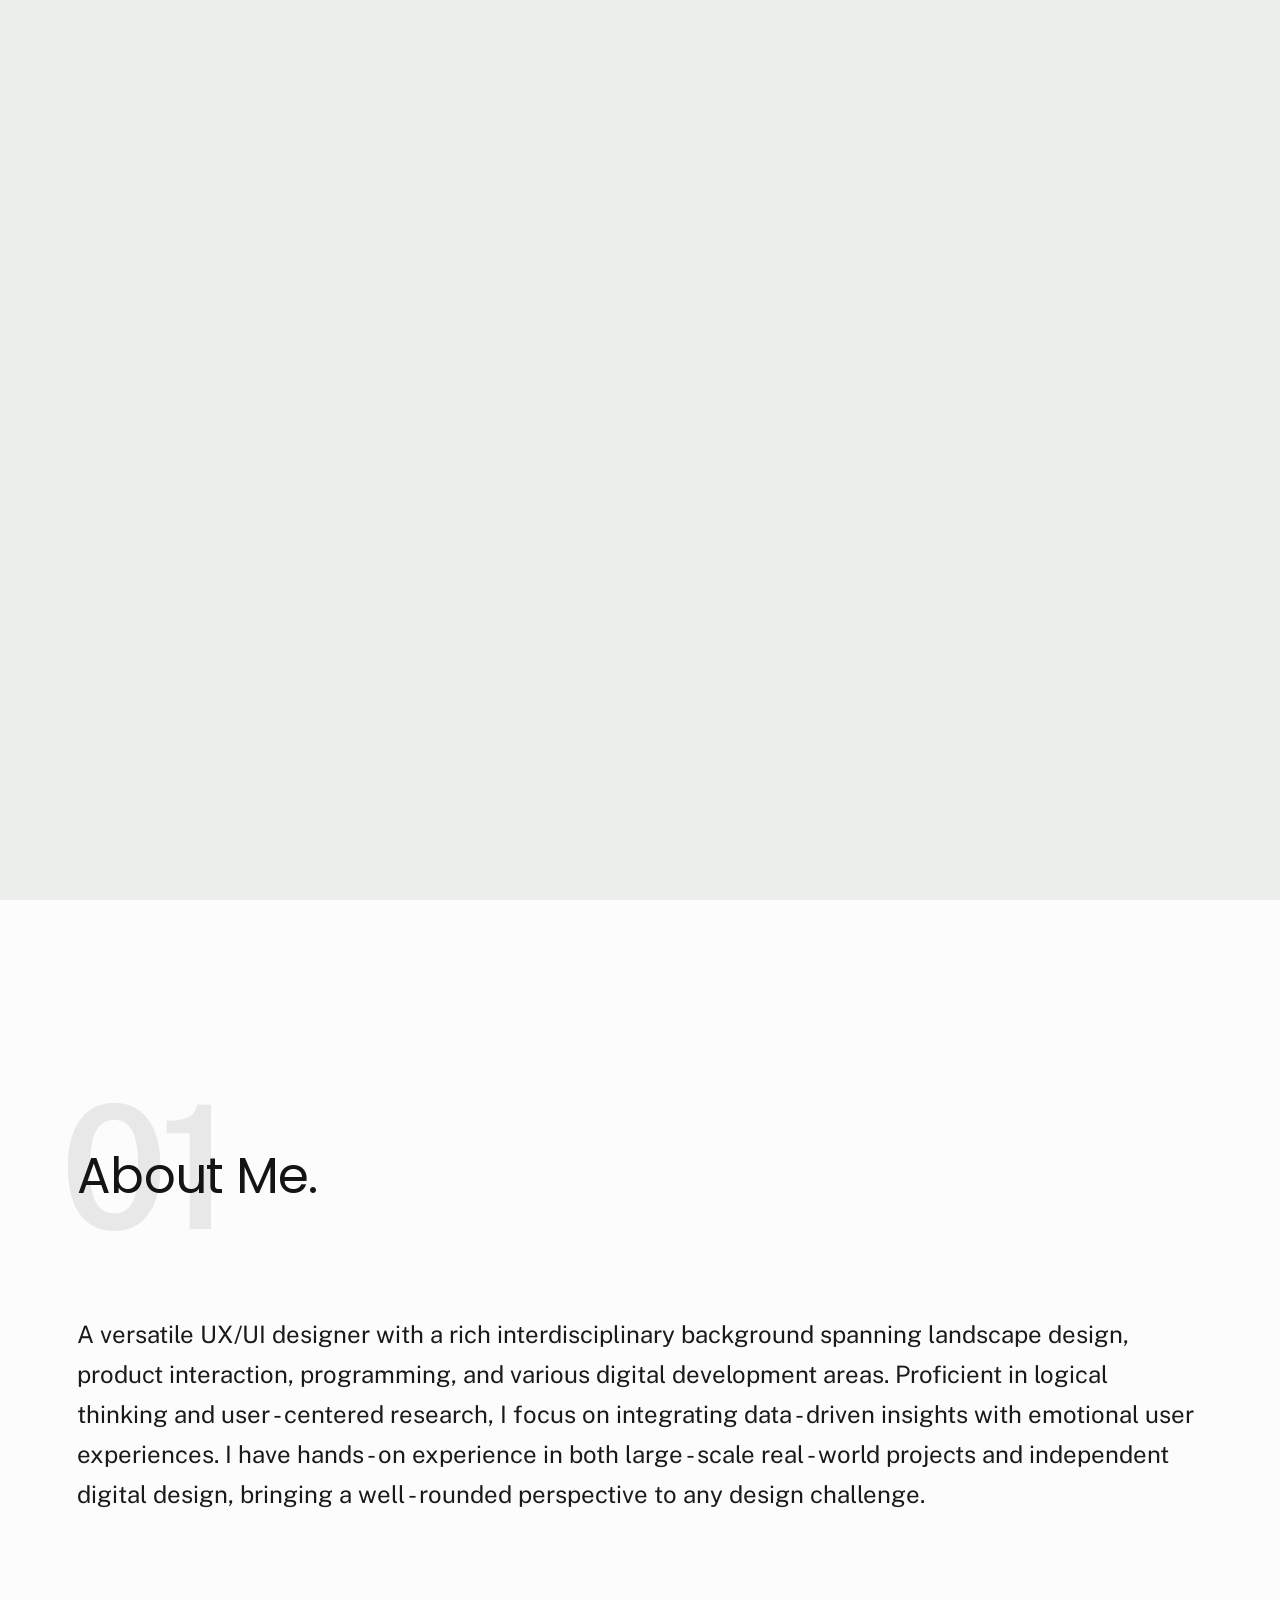
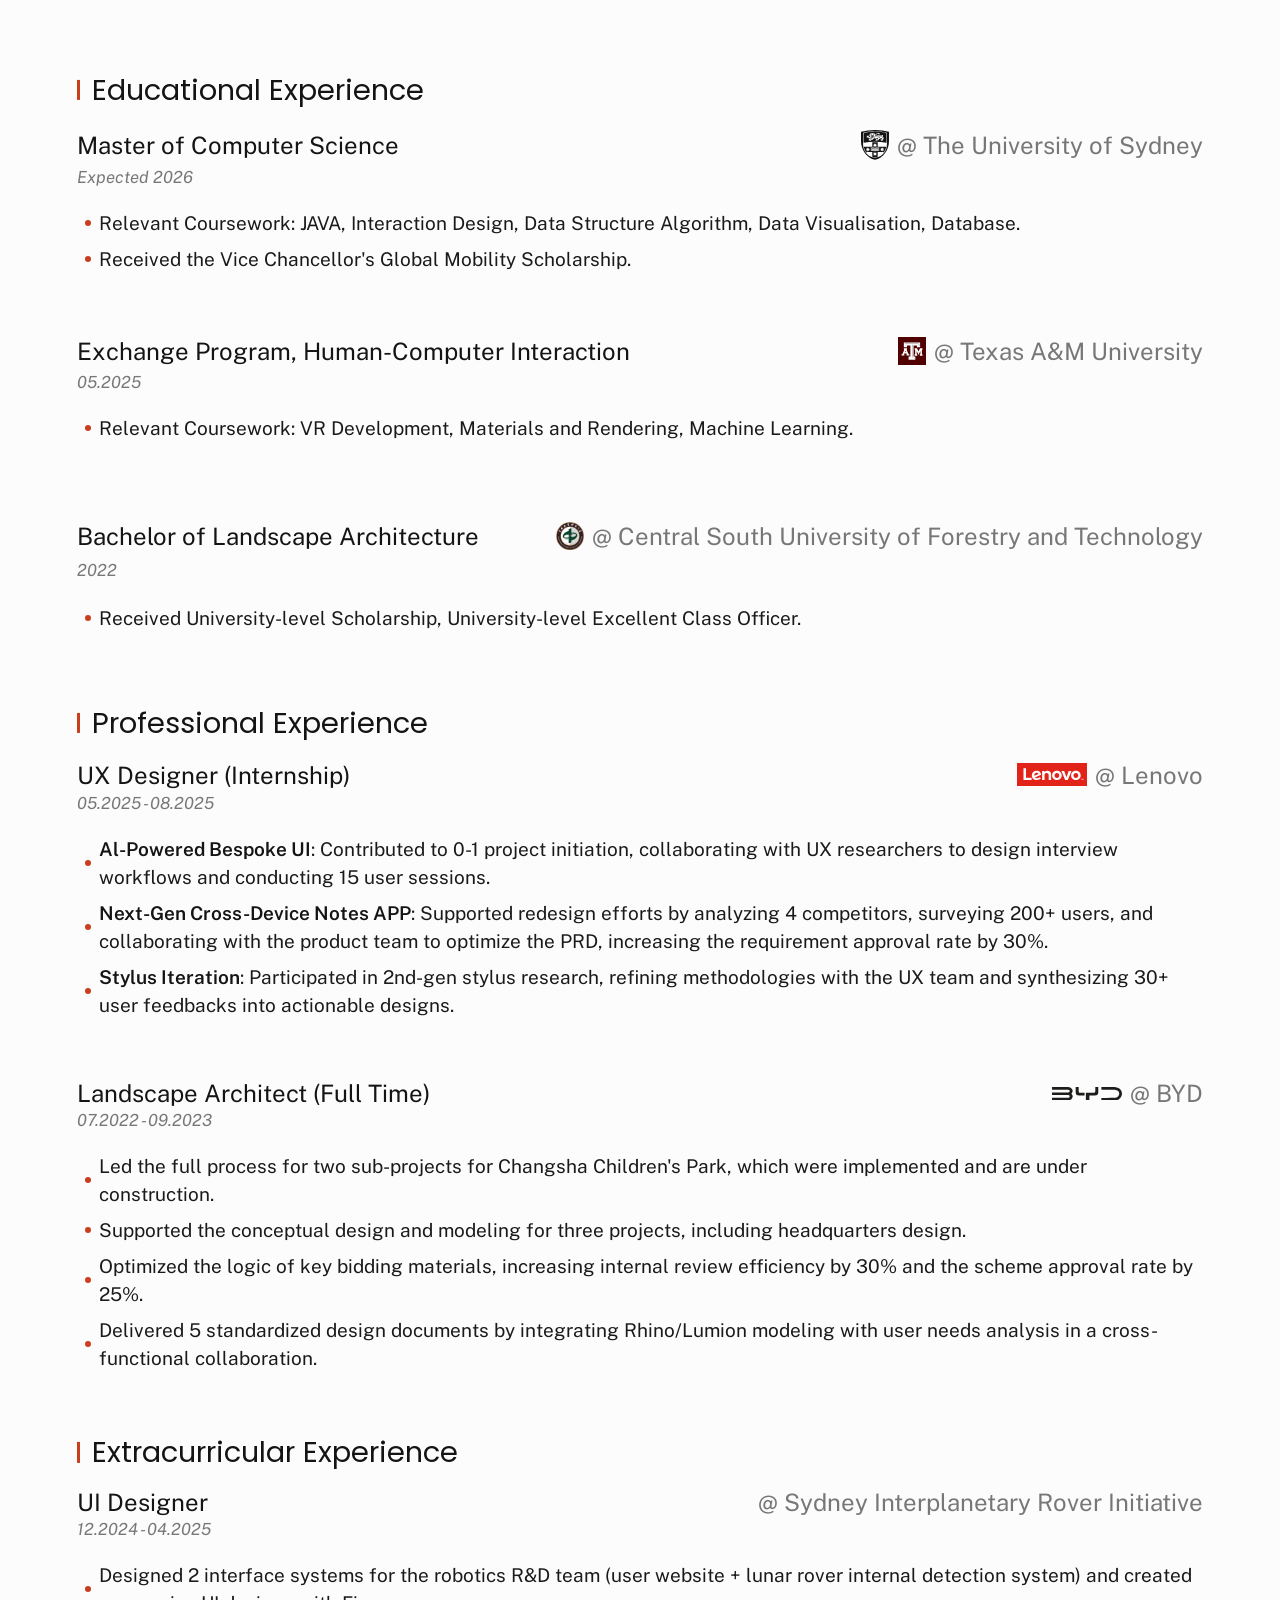
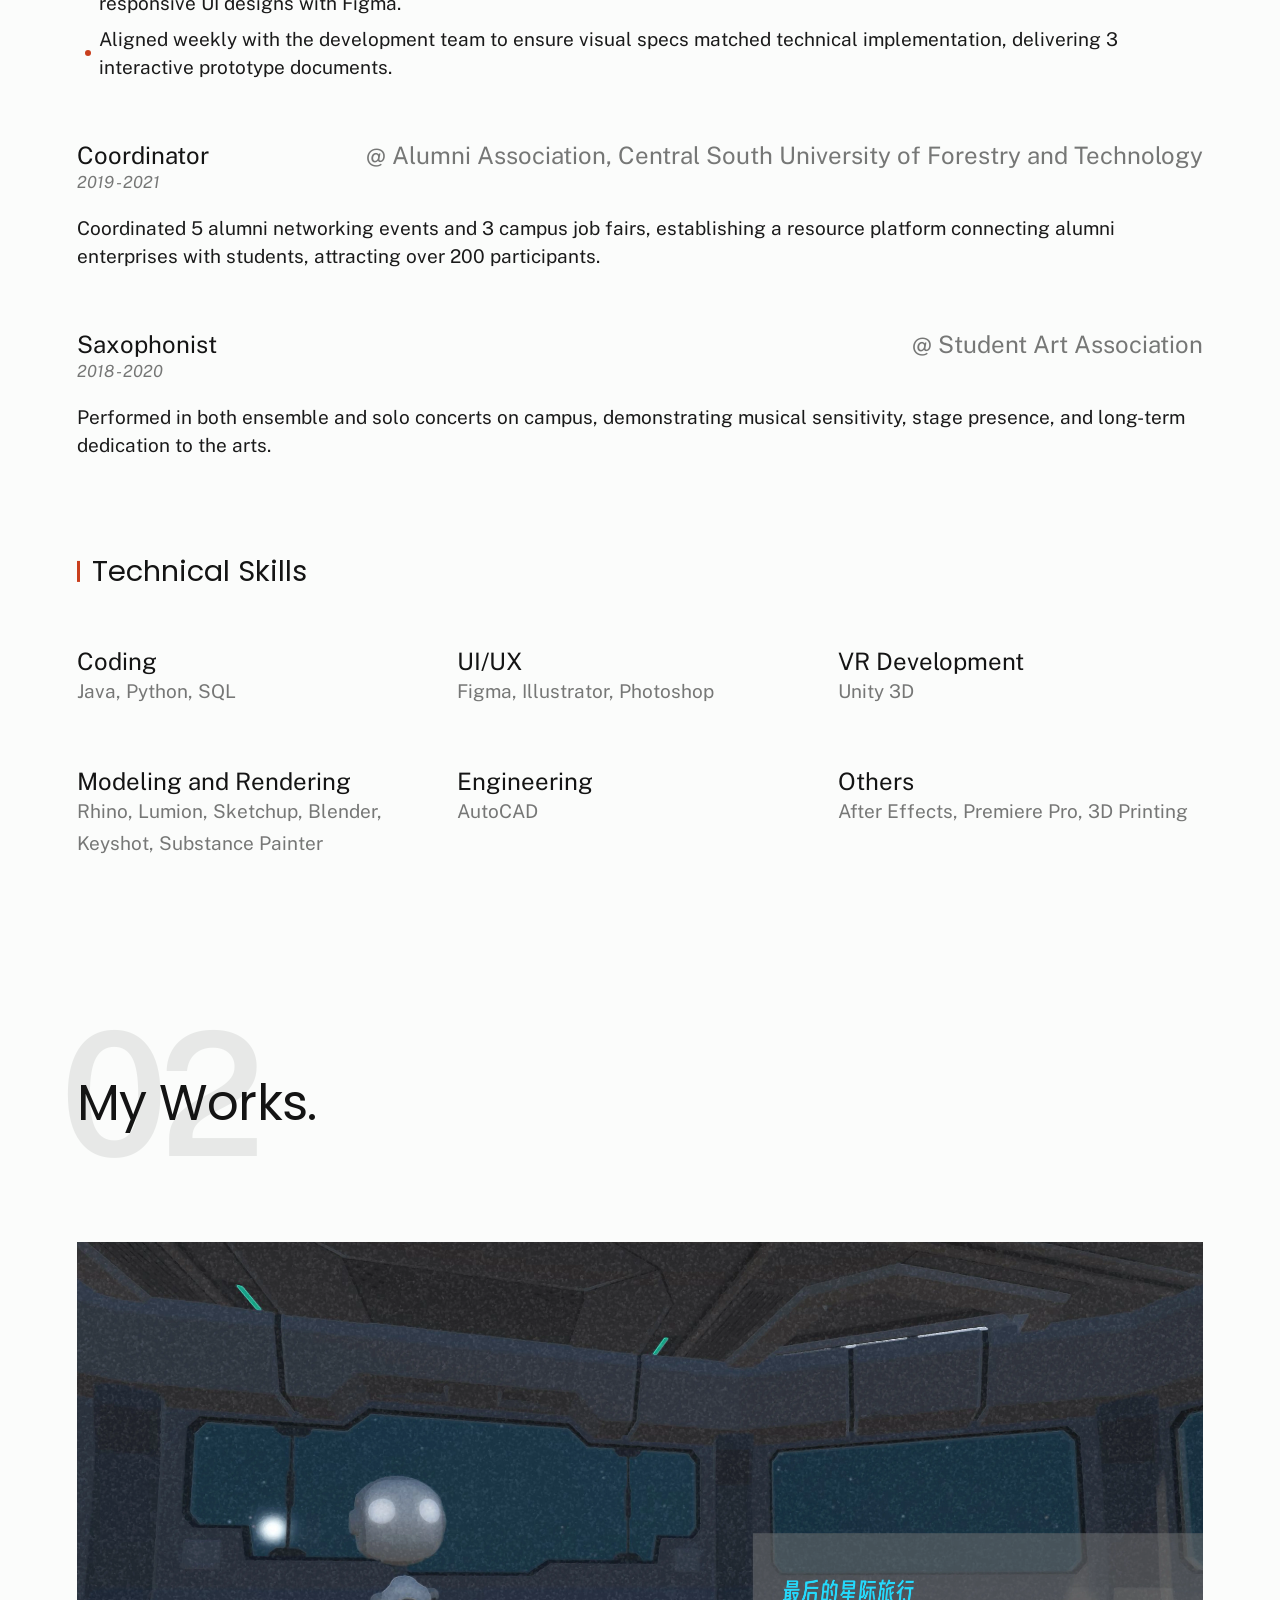
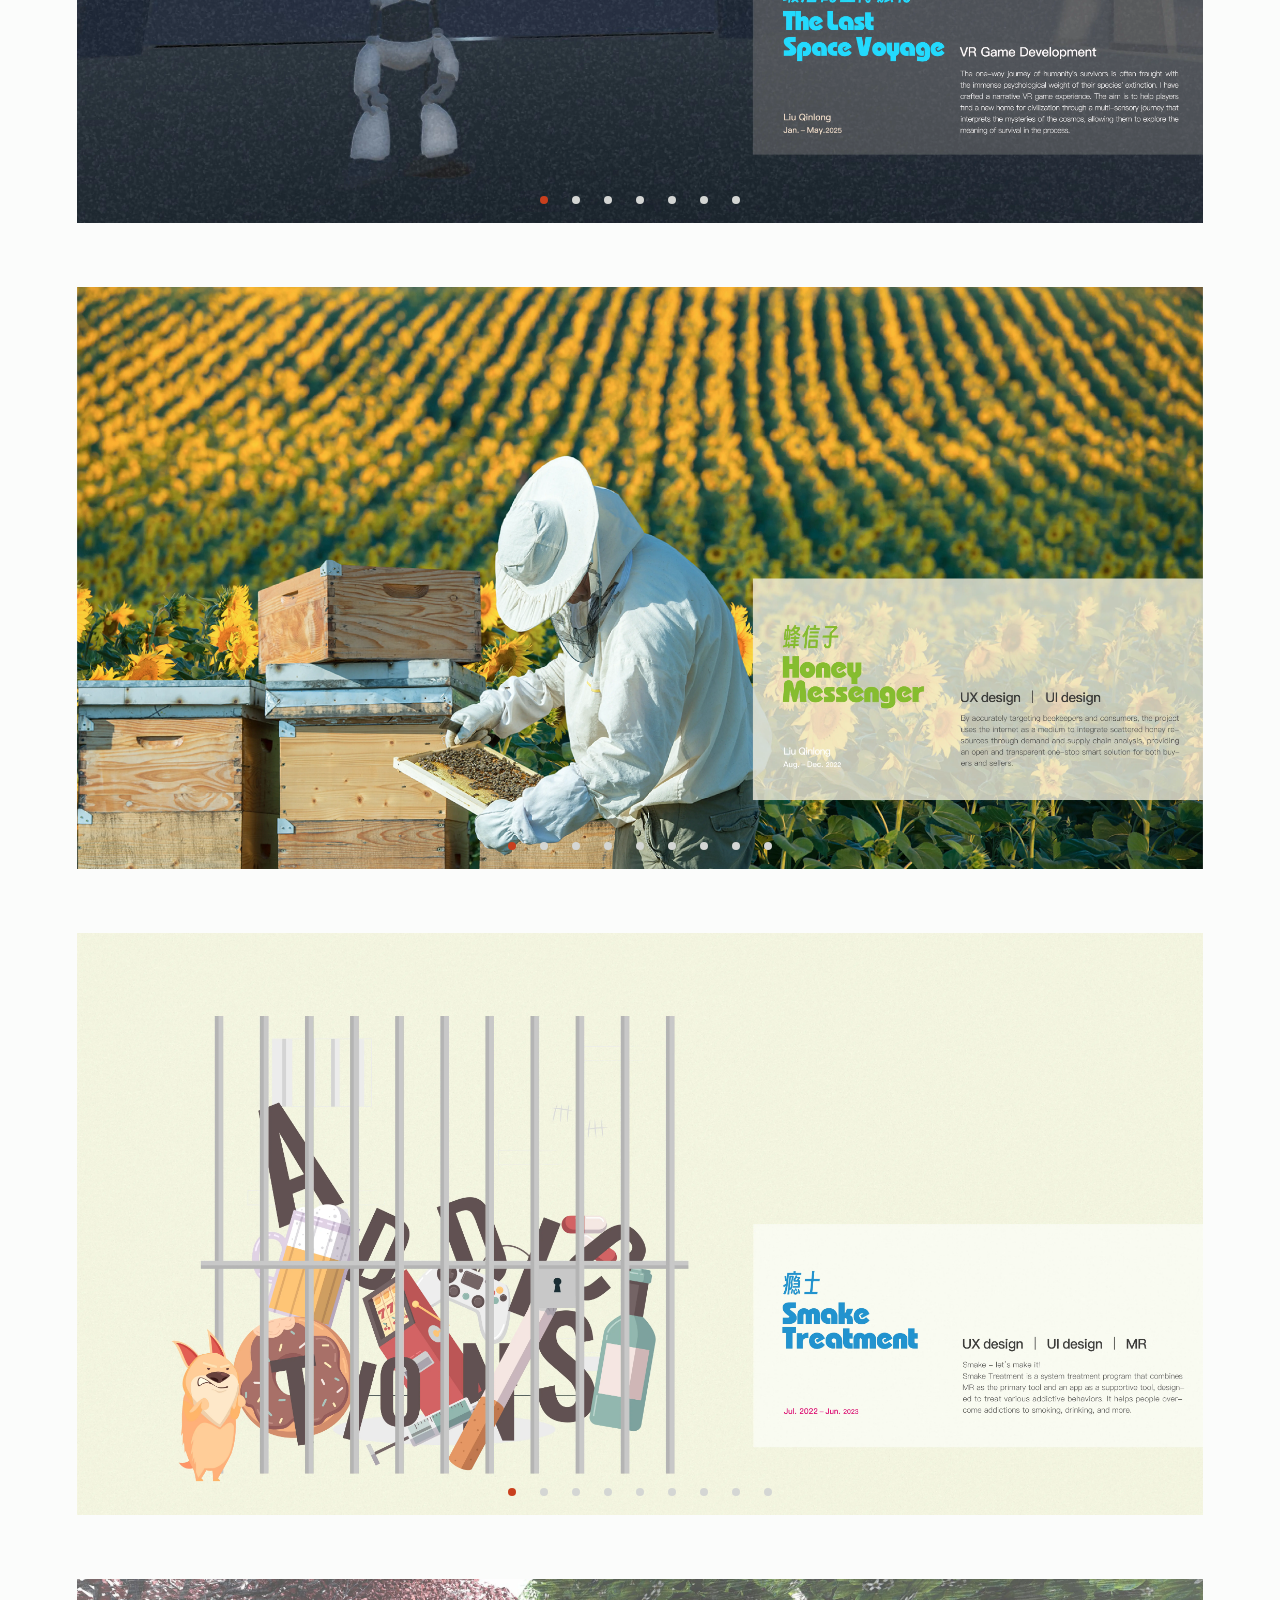
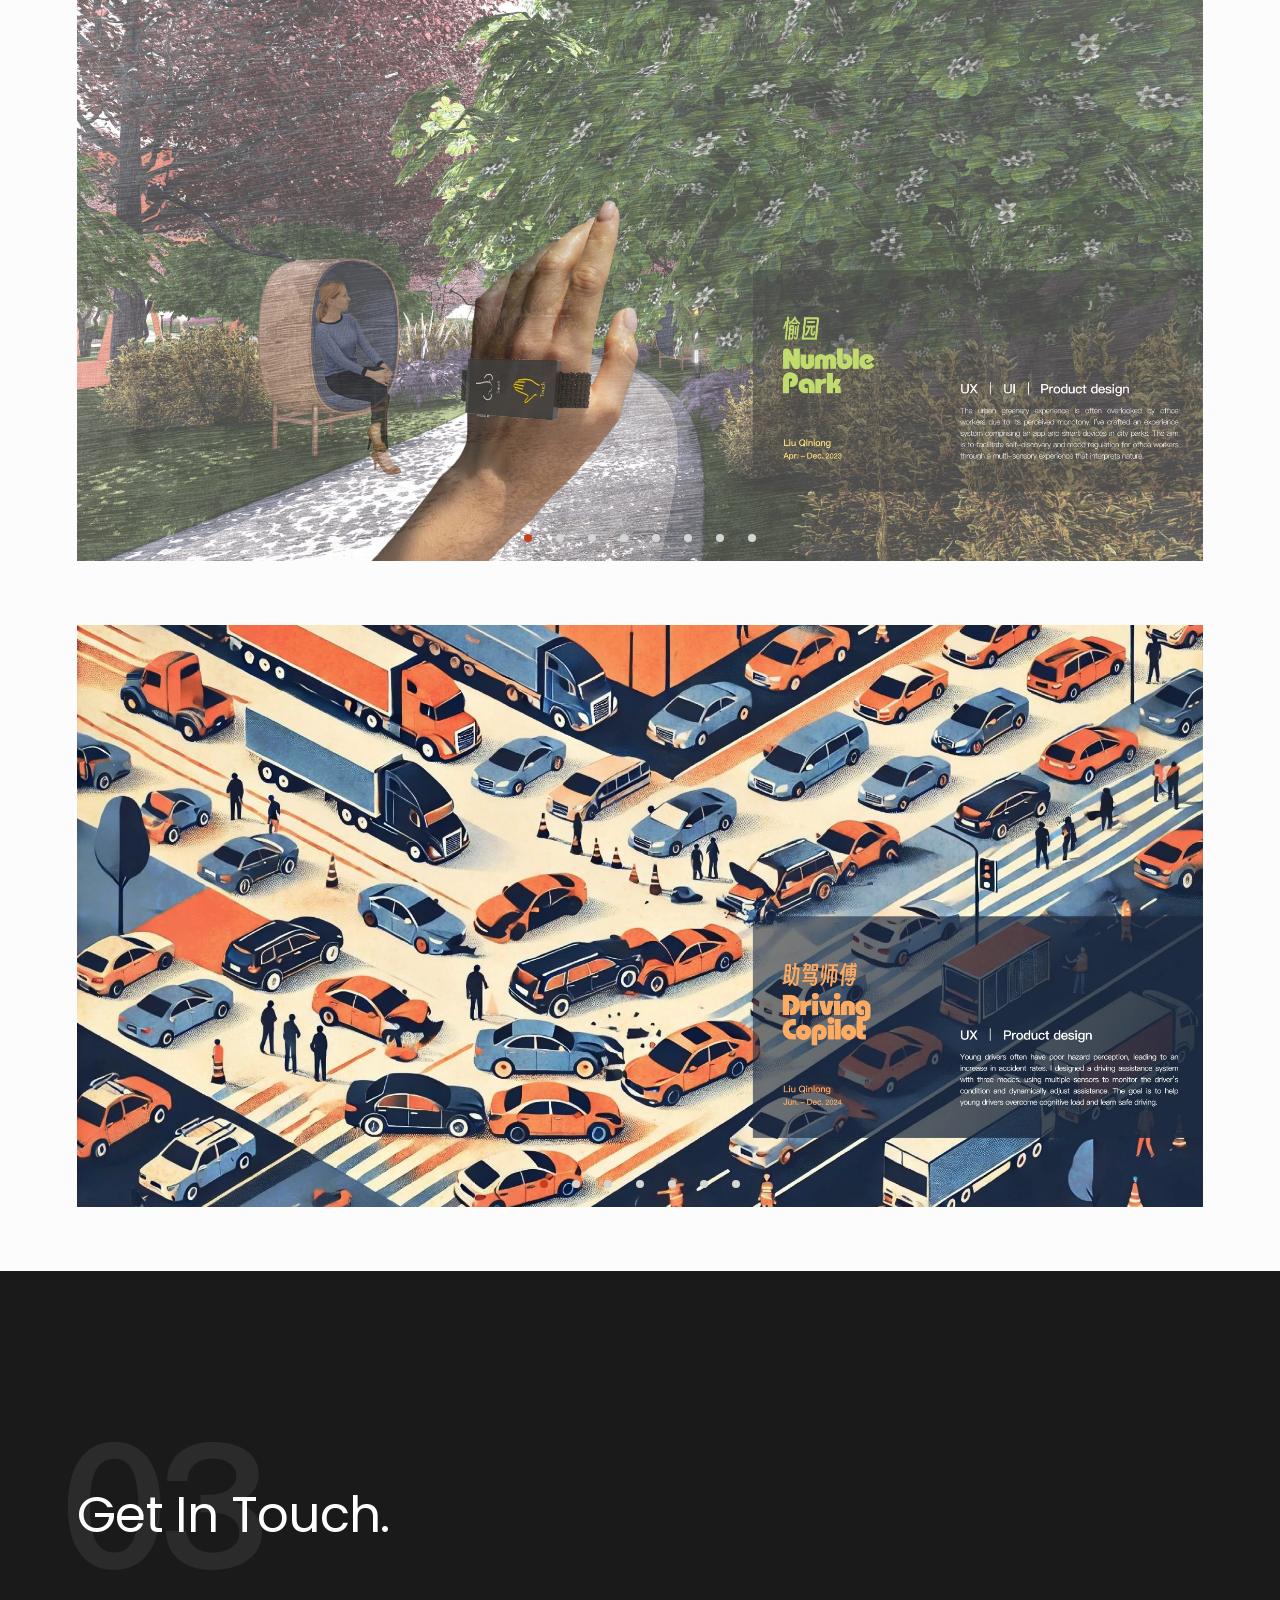
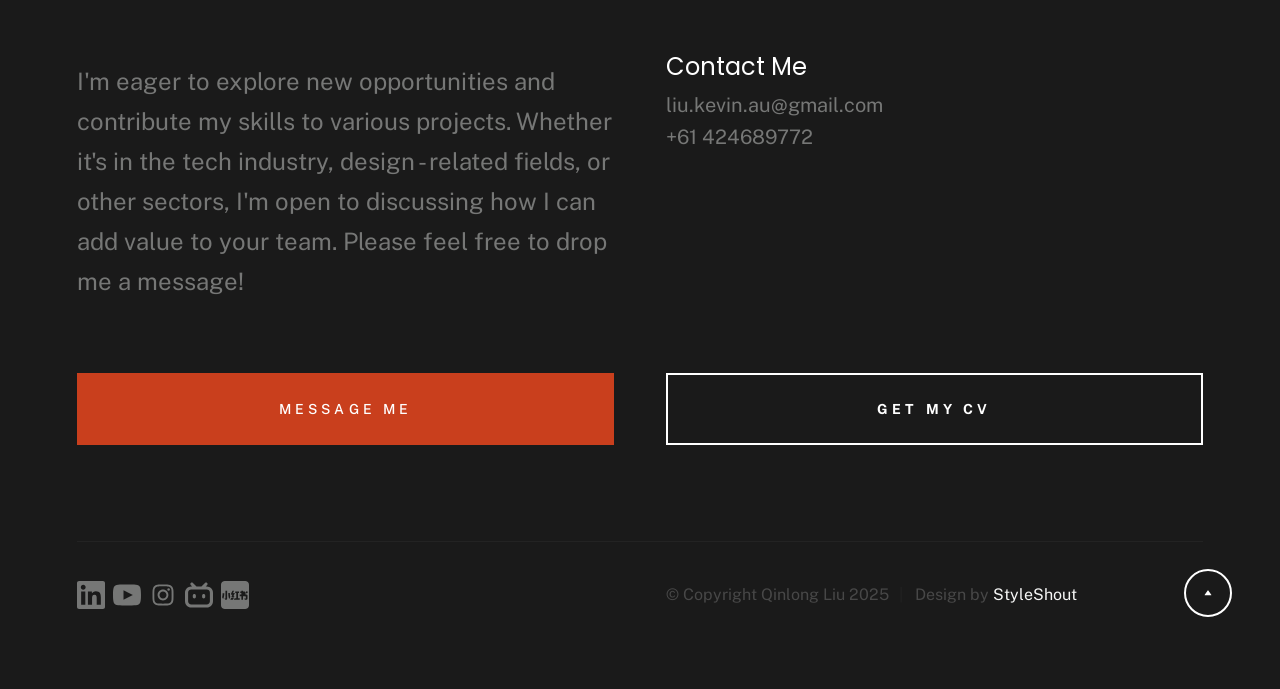
==== commit d2a81a98: "auto update" ====
--- a/index.html
+++ b/index.html
@@ -467,7 +467,7 @@
         
                         <div class="swiper-slide">
                             <div class="slide-content">
-                                <img src="images/portfolio/HoneyMessenger/1.webp" class="slide-image" alt="Project 1 Image 1">
+                                <img src="images/portfolio/HoneyMessenger/1.webp" class="slide-image" alt="Project 2 Image 1">
                                 <div class="entry__info">
                                     <h4 class="entry__title" data-key="works2Title">Honey Messenger</h4>
                                     <div class="entry__cat" style="color: var(--color-1);" data-key="works2Cat">UX/UI Service Design</div>
@@ -477,7 +477,7 @@
                         </div>
                         <div class="swiper-slide">
                             <div class="slide-content">
-                                <img src="images/portfolio/HoneyMessenger/2.webp" class="slide-image" alt="Project 1 Image 2">
+                                <img src="images/portfolio/HoneyMessenger/2.webp" class="slide-image" alt="Project 2 Image 2">
                                 <div class="entry__info">
                                      <h4 class="entry__title" data-key="works2Title">Honey Messenger</h4>
                                     <div class="entry__cat" style="color: var(--color-1);" data-key="works2Cat">UX/UI Service Design</div>
@@ -487,7 +487,7 @@
                         </div>
                         <div class="swiper-slide">
                             <div class="slide-content">
-                                <img src="images/portfolio/HoneyMessenger/3.webp" class="slide-image" alt="Project 1 Image 3">
+                                <img src="images/portfolio/HoneyMessenger/3.webp" class="slide-image" alt="Project 2 Image 3">
                                  <div class="entry__info">
                                     <h4 class="entry__title" data-key="works2Title">Honey Messenger</h4>
                                     <div class="entry__cat" style="color: var(--color-1);" data-key="works2Cat">UX/UI Service Design</div>
@@ -497,7 +497,7 @@
                         </div>
                         <div class="swiper-slide">
                             <div class="slide-content">
-                                <img src="images/portfolio/HoneyMessenger/4.webp" class="slide-image" alt="Project 1 Image 4">
+                                <img src="images/portfolio/HoneyMessenger/4.webp" class="slide-image" alt="Project 2 Image 4">
                                 <div class="entry__info">
                                     <h4 class="entry__title" data-key="works2Title">Honey Messenger</h4>
                                     <div class="entry__cat" style="color: var(--color-1);" data-key="works2Cat">UX/UI Service Design</div>
@@ -507,7 +507,7 @@
                         </div>
                         <div class="swiper-slide">
                             <div class="slide-content">
-                                <img src="images/portfolio/HoneyMessenger/5.webp" class="slide-image" alt="Project 1 Image 5">
+                                <img src="images/portfolio/HoneyMessenger/5.webp" class="slide-image" alt="Project 2 Image 5">
                                 <div class="entry__info">
                                     <h4 class="entry__title" data-key="works2Title">Honey Messenger</h4>
                                     <div class="entry__cat" style="color: var(--color-1);" data-key="works2Cat">UX/UI Service Design</div>
@@ -517,7 +517,7 @@
                         </div>
                         <div class="swiper-slide">
                             <div class="slide-content">
-                                <img src="images/portfolio/HoneyMessenger/6.webp" class="slide-image" alt="Project 1 Image 6">
+                                <img src="images/portfolio/HoneyMessenger/6.webp" class="slide-image" alt="Project 2 Image 6">
                                 <div class="entry__info">
                                     <h4 class="entry__title" data-key="works2Title">Honey Messenger</h4>
                                     <div class="entry__cat" style="color: var(--color-1);" data-key="works2Cat">UX/UI Service Design</div>
@@ -527,7 +527,7 @@
                         </div>
                         <div class="swiper-slide">
                             <div class="slide-content">
-                                <img src="images/portfolio/HoneyMessenger/7.webp" class="slide-image" alt="Project 1 Image 7">
+                                <img src="images/portfolio/HoneyMessenger/7.webp" class="slide-image" alt="Project 2 Image 7">
                                 <div class="entry__info">
                                     <h4 class="entry__title" data-key="works2Title">Honey Messenger</h4>
                                     <div class="entry__cat" style="color: var(--color-1);" data-key="works2Cat">UX/UI Service Design</div>
@@ -537,7 +537,7 @@
                         </div>
                         <div class="swiper-slide">
                             <div class="slide-content">
-                                <img src="images/portfolio/HoneyMessenger/8.webp" class="slide-image" alt="Project 1 Image 8">
+                                <img src="images/portfolio/HoneyMessenger/8.webp" class="slide-image" alt="Project 2 Image 8">
                                 <div class="entry__info">
                                     <h4 class="entry__title" data-key="works2Title">Honey Messenger</h4>
                                     <div class="entry__cat" style="color: var(--color-1);" data-key="works2Cat">UX/UI Service Design</div>
@@ -547,7 +547,7 @@
                         </div>
                         <div class="swiper-slide">
                             <div class="slide-content">
-                                <img src="images/portfolio/HoneyMessenger/9.webp" class="slide-image" alt="Project 1 Image 9">
+                                <img src="images/portfolio/HoneyMessenger/9.webp" class="slide-image" alt="Project 2 Image 9">
                                 <div class="entry__info">
                                     <h4 class="entry__title" data-key="works2Title">Honey Messenger</h4>
                                     <div class="entry__cat" style="color: var(--color-1);" data-key="works2Cat">UX/UI Service Design</div>
@@ -567,7 +567,7 @@
                     <div class="swiper-wrapper">
                         <div class="swiper-slide">
                             <div class="slide-content">
-                                <img src="images/portfolio/MR/1.webp" class="slide-image" alt="Project 2 Image 1">
+                                <img src="images/portfolio/MR/1.webp" class="slide-image" alt="Project 3 Image 1">
                                 <div class="entry__info">
                                     <h4 class="entry__title" data-key="works3Title">Smake Treatment</h4>
                                     <div class="entry__cat" style="color: var(--color-1);" data-key="works3Cat">UX/UI/MR Design</div>
@@ -577,7 +577,7 @@
                         </div>
                         <div class="swiper-slide">
                             <div class="slide-content">
-                                <img src="images/portfolio/MR/2.webp" class="slide-image" alt="Project 2 Image 2">
+                                <img src="images/portfolio/MR/2.webp" class="slide-image" alt="Project 3 Image 2">
                                 <div class="entry__info">
                                      <h4 class="entry__title" data-key="works3Title">Smake Treatment</h4>
                                     <div class="entry__cat" style="color: var(--color-1);" data-key="works3Cat">UX/UI/MR Design</div>
@@ -587,7 +587,7 @@
                         </div>
                         <div class="swiper-slide">
                             <div class="slide-content">
-                                <img src="images/portfolio/MR/3.webp" class="slide-image" alt="Project 2 Image 2">
+                                <img src="images/portfolio/MR/3.webp" class="slide-image" alt="Project 3 Image 2">
                                 <div class="entry__info">
                                      <h4 class="entry__title" data-key="works3Title">Smake Treatment</h4>
                                     <div class="entry__cat" style="color: var(--color-1);" data-key="works3Cat">UX/UI/MR Design</div>
@@ -597,7 +597,7 @@
                         </div>
                         <div class="swiper-slide">
                             <div class="slide-content">
-                                <img src="images/portfolio/MR/4.webp" class="slide-image" alt="Project 2 Image 2">
+                                <img src="images/portfolio/MR/4.webp" class="slide-image" alt="Project 3 Image 2">
                                 <div class="entry__info">
                                      <h4 class="entry__title" data-key="works3Title">Smake Treatment</h4>
                                     <div class="entry__cat" style="color: var(--color-1);" data-key="works3Cat">UX/UI/MR Design</div>
@@ -607,7 +607,7 @@
                         </div>
                         <div class="swiper-slide">
                             <div class="slide-content">
-                                <img src="images/portfolio/MR/5.webp" class="slide-image" alt="Project 2 Image 2">
+                                <img src="images/portfolio/MR/5.webp" class="slide-image" alt="Project 3 Image 2">
                                 <div class="entry__info">
                                      <h4 class="entry__title" data-key="works3Title">Smake Treatment </h4>
                                     <div class="entry__cat" style="color: var(--color-1);" data-key="works3Cat">UX/UI/MR Design</div>
@@ -617,7 +617,7 @@
                         </div>
                         <div class="swiper-slide">
                             <div class="slide-content">
-                                <img src="images/portfolio/MR/6.webp" class="slide-image" alt="Project 2 Image 2">
+                                <img src="images/portfolio/MR/6.webp" class="slide-image" alt="Project 3 Image 2">
                                 <div class="entry__info">
                                      <h4 class="entry__title" data-key="works3Title">Smake Treatment</h4>
                                     <div class="entry__cat" style="color: var(--color-1);" data-key="works3Cat">UX/UI/MR Design</div>
@@ -627,7 +627,7 @@
                         </div>
                         <div class="swiper-slide">
                             <div class="slide-content">
-                                <img src="images/portfolio/MR/7.webp" class="slide-image" alt="Project 2 Image 2">
+                                <img src="images/portfolio/MR/7.webp" class="slide-image" alt="Project 3 Image 2">
                                 <div class="entry__info">
                                      <h4 class="entry__title" data-key="works3Title">Smake Treatment</h4>
                                     <div class="entry__cat" style="color: var(--color-1);" data-key="works3Cat">UX/UI/MR Design</div>
@@ -637,7 +637,7 @@
                         </div>
                         <div class="swiper-slide">
                             <div class="slide-content">
-                                <img src="images/portfolio/MR/8.webp" class="slide-image" alt="Project 2 Image 2">
+                                <img src="images/portfolio/MR/8.webp" class="slide-image" alt="Project 3 Image 2">
                                 <div class="entry__info">
                                      <h4 class="entry__title" data-key="works3Title">Smake Treatment</h4>
                                     <div class="entry__cat" style="color: var(--color-1);" data-key="works3Cat">UX/UI/MR Design</div>
@@ -647,7 +647,7 @@
                         </div>  
                         <div class="swiper-slide">
                             <div class="slide-content">
-                                <img src="images/portfolio/MR/9.webp" class="slide-image" alt="Project 2 Image 2">
+                                <img src="images/portfolio/MR/9.webp" class="slide-image" alt="Project 3 Image 2">
                                 <div class="entry__info">
                                      <h4 class="entry__title" data-key="works3Title">Smake Treatment</h4>
                                     <div class="entry__cat" style="color: var(--color-1);" data-key="works3Cat">UX/UI/MR Design</div>
@@ -666,7 +666,7 @@
                     <div class="swiper-wrapper">
                         <div class="swiper-slide">
                             <div class="slide-content">
-                                <img src="images/portfolio/NumblePark/1.png" class="slide-image" alt="Project 2 Image 1">
+                                <img src="images/portfolio/NumblePark/1.webp" class="slide-image" alt="Project 4 Image 1">
                                 <div class="entry__info">
                                     <h4 class="entry__title" data-key="works4Title">Numble Park</h4>
                                     <div class="entry__cat" style="color: var(--color-1);" data-key="works4Cat">UX/UI/Product Design</div>
@@ -676,7 +676,7 @@
                         </div>
                         <div class="swiper-slide">
                             <div class="slide-content">
-                                <img src="images/portfolio/NumblePark/2.png" class="slide-image" alt="Project 2 Image 2">
+                                <img src="images/portfolio/NumblePark/2.webp" class="slide-image" alt="Project 4 Image 2">
                                 <div class="entry__info">
                                     <h4 class="entry__title" data-key="works4Title">Numble Park</h4>
                                     <div class="entry__cat" style="color: var(--color-1);" data-key="works4Cat">UX/UI/Product Design</div>
@@ -686,7 +686,7 @@
                         </div>
                         <div class="swiper-slide">
                             <div class="slide-content">
-                                <img src="images/portfolio/NumblePark/3.png" class="slide-image" alt="Project 2 Image 2">
+                                <img src="images/portfolio/NumblePark/3.webp" class="slide-image" alt="Project 4 Image3">
                                 <div class="entry__info">
                                     <h4 class="entry__title" data-key="works4Title">Numble Park</h4>
                                     <div class="entry__cat" style="color: var(--color-1);" data-key="works4Cat">UX/UI/Product Design</div>
@@ -696,7 +696,7 @@
                         </div>
                         <div class="swiper-slide">
                             <div class="slide-content">
-                                <img src="images/portfolio/NumblePark/4.png" class="slide-image" alt="Project 2 Image 2">
+                                <img src="images/portfolio/NumblePark/4.webp" class="slide-image" alt="Project 4 Image 4">
                                 <div class="entry__info">
                                     <h4 class="entry__title" data-key="works4Title">Numble Park</h4>
                                     <div class="entry__cat" style="color: var(--color-1);" data-key="works4Cat">UX/UI/Product Design</div>
@@ -706,7 +706,7 @@
                         </div>
                         <div class="swiper-slide">
                             <div class="slide-content">
-                                <img src="images/portfolio/NumblePark/5.png" class="slide-image" alt="Project 2 Image 2">
+                                <img src="images/portfolio/NumblePark/5.webp" class="slide-image" alt="Project 4 Image 5">
                                 <div class="entry__info">
                                     <h4 class="entry__title" data-key="works4Title">Numble Park</h4>
                                     <div class="entry__cat" style="color: var(--color-1);" data-key="works4Cat">UX/UI/Product Design</div>
@@ -716,7 +716,7 @@
                         </div>
                         <div class="swiper-slide">
                             <div class="slide-content">
-                                <img src="images/portfolio/NumblePark/6.png" class="slide-image" alt="Project 2 Image 2">
+                                <img src="images/portfolio/NumblePark/6.webp" class="slide-image" alt="Project 4 Image 6">
                                 <div class="entry__info">
                                     <h4 class="entry__title" data-key="works4Title">Numble Park</h4>
                                     <div class="entry__cat" style="color: var(--color-1);" data-key="works4Cat">UX/UI/Product Design</div>
@@ -726,7 +726,7 @@
                         </div>
                         <div class="swiper-slide">
                             <div class="slide-content">
-                                <img src="images/portfolio/NumblePark/7.png" class="slide-image" alt="Project 2 Image 2">
+                                <img src="images/portfolio/NumblePark/7.webp" class="slide-image" alt="Project 4 Image 7">
                                 <div class="entry__info">
                                     <h4 class="entry__title" data-key="works4Title">Numble Park</h4>
                                     <div class="entry__cat" style="color: var(--color-1);" data-key="works4Cat">UX/UI/Product Design</div>
@@ -736,7 +736,7 @@
                         </div>
                         <div class="swiper-slide">
                             <div class="slide-content">
-                                <img src="images/portfolio/NumblePark/8.png" class="slide-image" alt="Project 2 Image 2">
+                                <img src="images/portfolio/NumblePark/8.webp" class="slide-image" alt="Project 4 Image 8">
                                 <div class="entry__info">
                                     <h4 class="entry__title" data-key="works4Title">Numble Park</h4>
                                     <div class="entry__cat" style="color: var(--color-1);" data-key="works4Cat">UX/UI/Product Design</div>
@@ -755,7 +755,7 @@
                     <div class="swiper-wrapper">
                         <div class="swiper-slide">
                             <div class="slide-content">
-                                <img src="images/portfolio/HMI/1.webp" class="slide-image" alt="Project 2 Image 1">
+                                <img src="images/portfolio/HMI/1.webp" class="slide-image" alt="Project 5 Image 1">
                                 <div class="entry__info">
                                     <h4 class="entry__title" data-key="works5Title">Driving Copilot</h4>
                                     <div class="entry__cat" style="color: var(--color-1);" data-key="works5Cat">UX/UI Design</div>
@@ -765,7 +765,7 @@
                         </div>
                         <div class="swiper-slide">
                             <div class="slide-content">
-                                <img src="images/portfolio/HMI/2.webp" class="slide-image" alt="Project 2 Image 1">
+                                <img src="images/portfolio/HMI/2.webp" class="slide-image" alt="Project 5 Image 2">
                                 <div class="entry__info">
                                     <h4 class="entry__title" data-key="works5Title">Driving Copilot</h4>
                                     <div class="entry__cat" style="color: var(--color-1);" data-key="works5Cat">UX/UI Design</div>
@@ -775,7 +775,7 @@
                         </div>
                         <div class="swiper-slide">
                             <div class="slide-content">
-                                <img src="images/portfolio/HMI/3.webp" class="slide-image" alt="Project 2 Image 1">
+                                <img src="images/portfolio/HMI/3.webp" class="slide-image" alt="Project 5 Image 3">
                                 <div class="entry__info">
                                     <h4 class="entry__title" data-key="works5Title">Driving Copilot</h4>
                                     <div class="entry__cat" style="color: var(--color-1);" data-key="works5Cat">UX/UI Design</div>
@@ -785,7 +785,7 @@
                         </div>
                         <div class="swiper-slide">
                             <div class="slide-content">
-                                <img src="images/portfolio/HMI/4.webp" class="slide-image" alt="Project 2 Image 1">
+                                <img src="images/portfolio/HMI/4.webp" class="slide-image" alt="Project 5 Image 4">
                                 <div class="entry__info">
                                     <h4 class="entry__title" data-key="works5Title">Driving Copilot</h4>
                                     <div class="entry__cat" style="color: var(--color-1);" data-key="works5Cat">UX/UI Design</div>
@@ -795,7 +795,7 @@
                         </div>
                         <div class="swiper-slide">
                             <div class="slide-content">
-                                <img src="images/portfolio/HMI/5.webp" class="slide-image" alt="Project 2 Image 1">
+                                <img src="images/portfolio/HMI/5.webp" class="slide-image" alt="Project 5 Image 5">
                                 <div class="entry__info">
                                     <h4 class="entry__title" data-key="works5Title">Driving Copilot</h4>
                                     <div class="entry__cat" style="color: var(--color-1);" data-key="works5Cat">UX/UI Design</div>
@@ -805,7 +805,7 @@
                         </div>
                         <div class="swiper-slide">
                             <div class="slide-content">
-                                <img src="images/portfolio/HMI/6.webp" class="slide-image" alt="Project 2 Image 1">
+                                <img src="images/portfolio/HMI/6.webp" class="slide-image" alt="Project 5 Image 6">
                                 <div class="entry__info">
                                     <h4 class="entry__title" data-key="works5Title">Driving Copilot</h4>
                                     <div class="entry__cat" style="color: var(--color-1);" data-key="works5Cat">UX/UI Design</div>
@@ -815,7 +815,7 @@
                         </div>
                         <div class="swiper-slide">
                             <div class="slide-content">
-                                <img src="images/portfolio/HMI/7.webp" class="slide-image" alt="Project 2 Image 1">
+                                <img src="images/portfolio/HMI/7.webp" class="slide-image" alt="Project 5 Image 7">
                                 <div class="entry__info">
                                     <h4 class="entry__title" data-key="works5Title">Driving Copilot</h4>
                                     <div class="entry__cat" style="color: var(--color-1);" data-key="works5Cat">UX/UI Design</div>
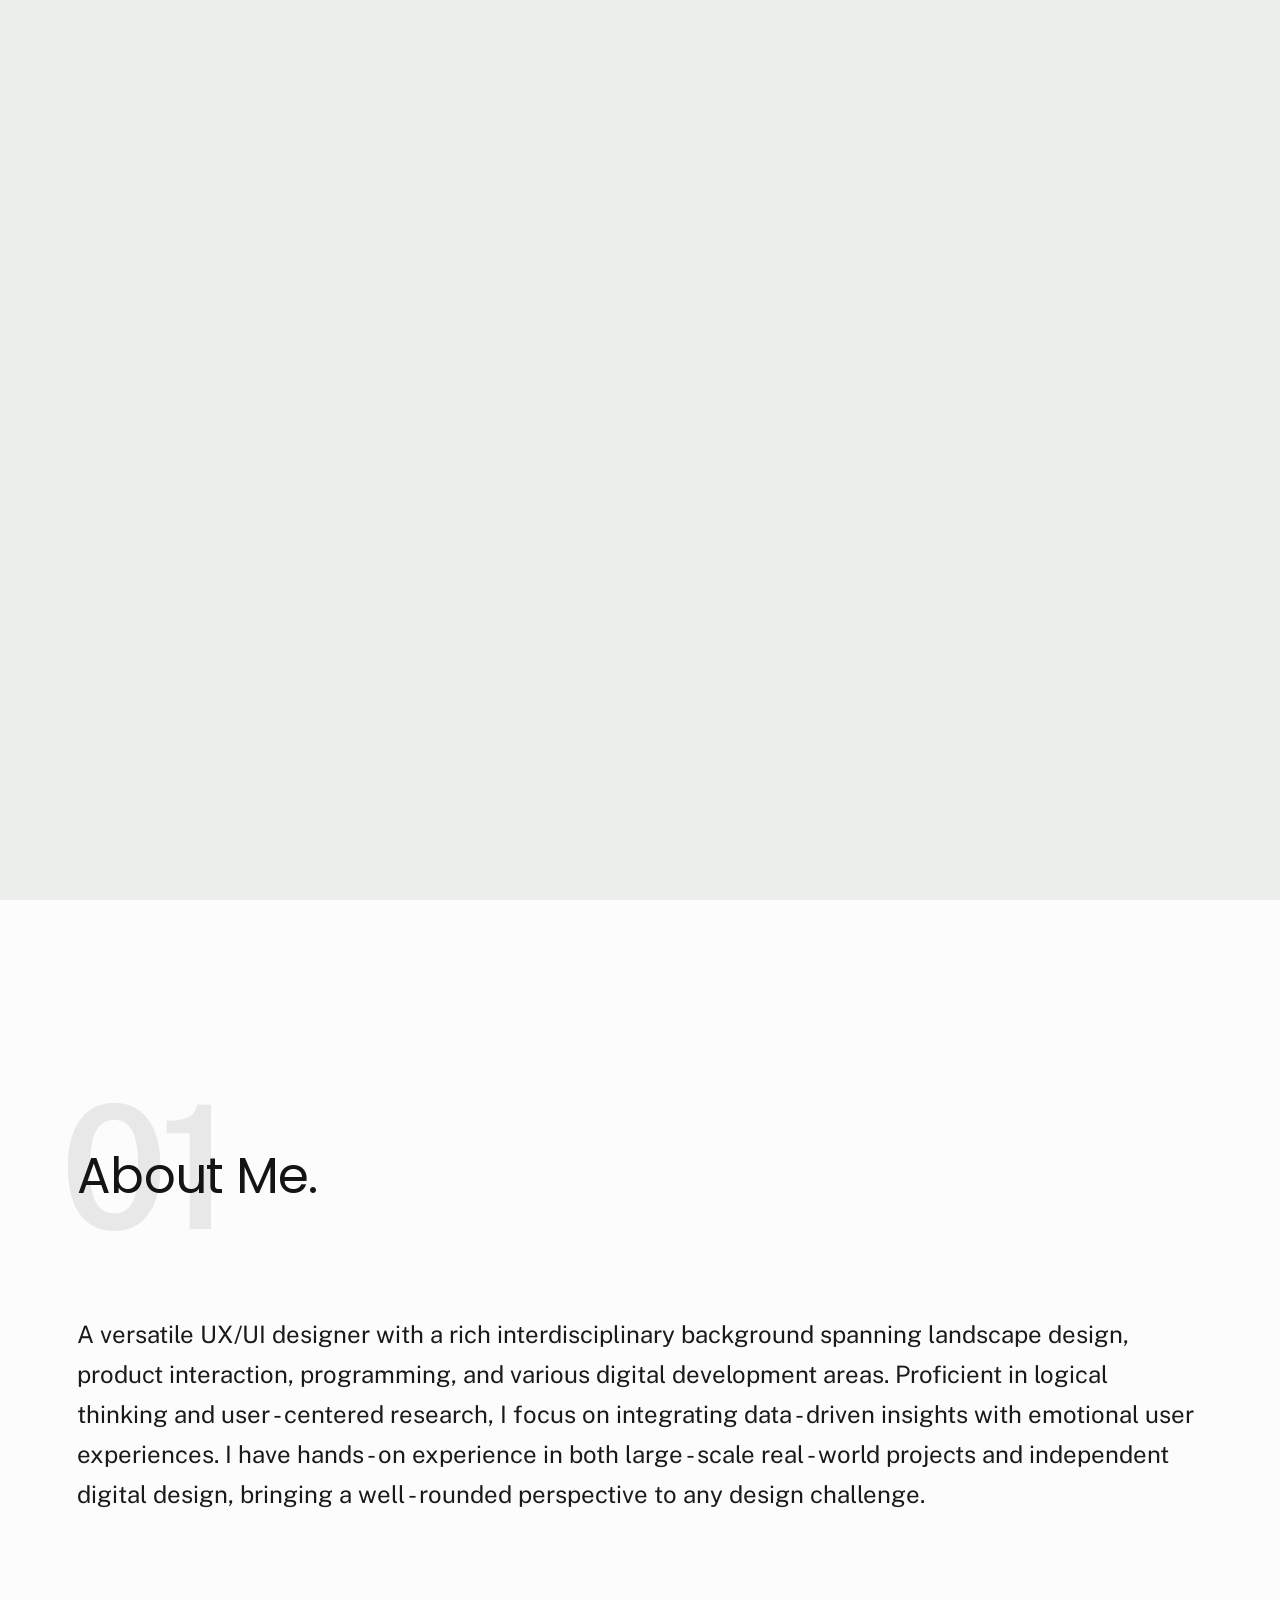
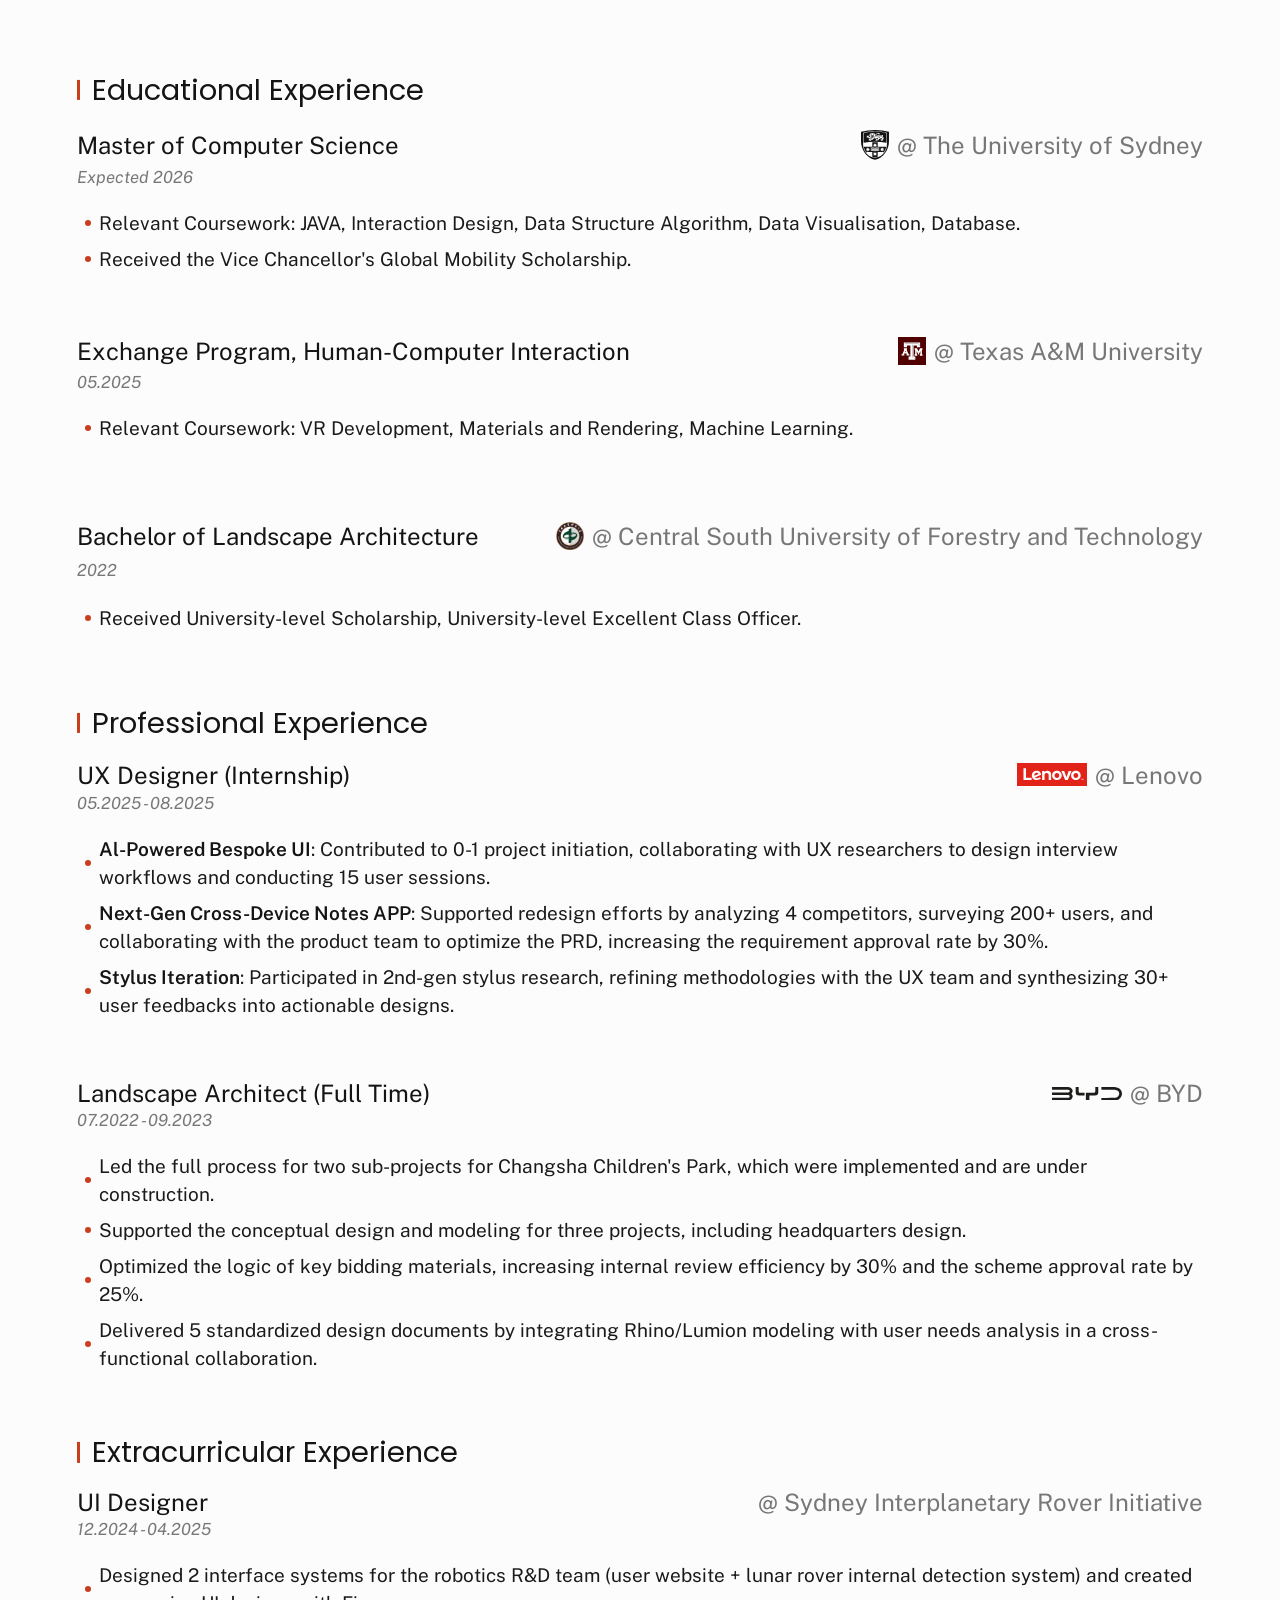
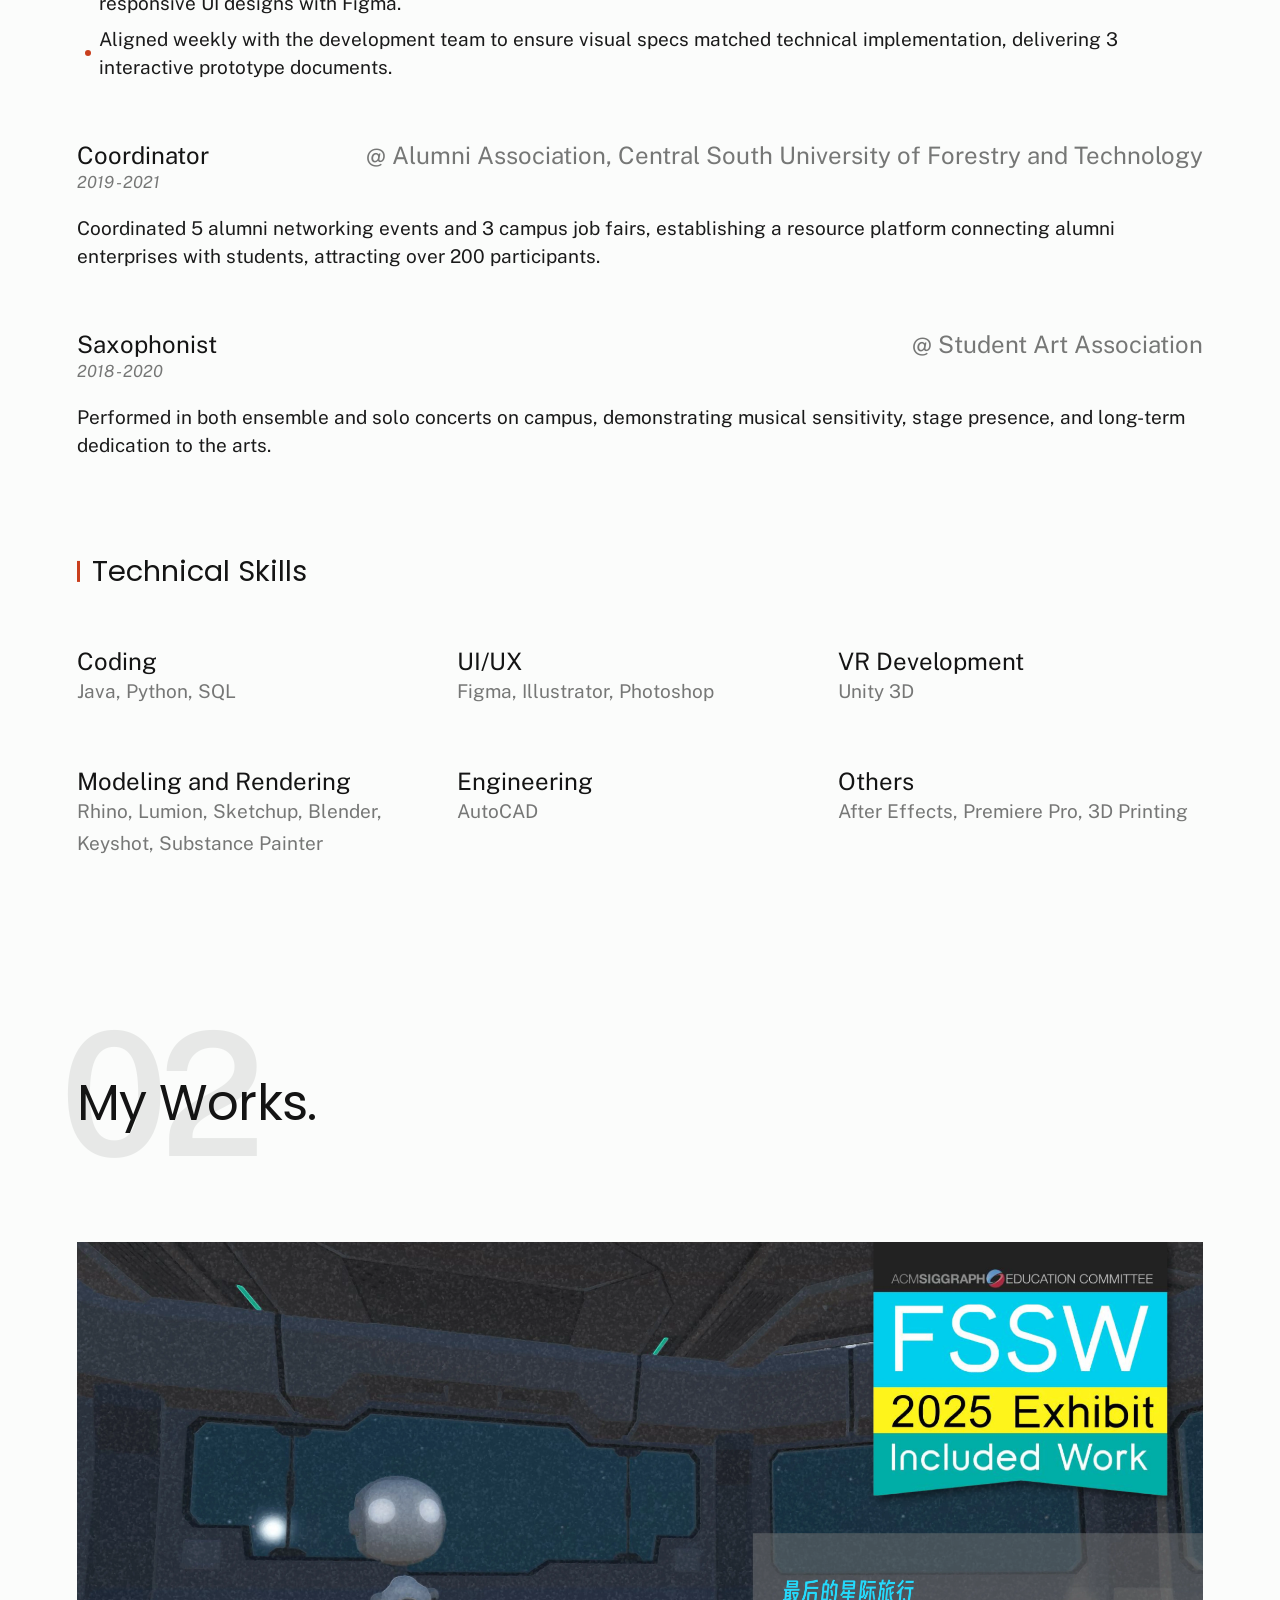
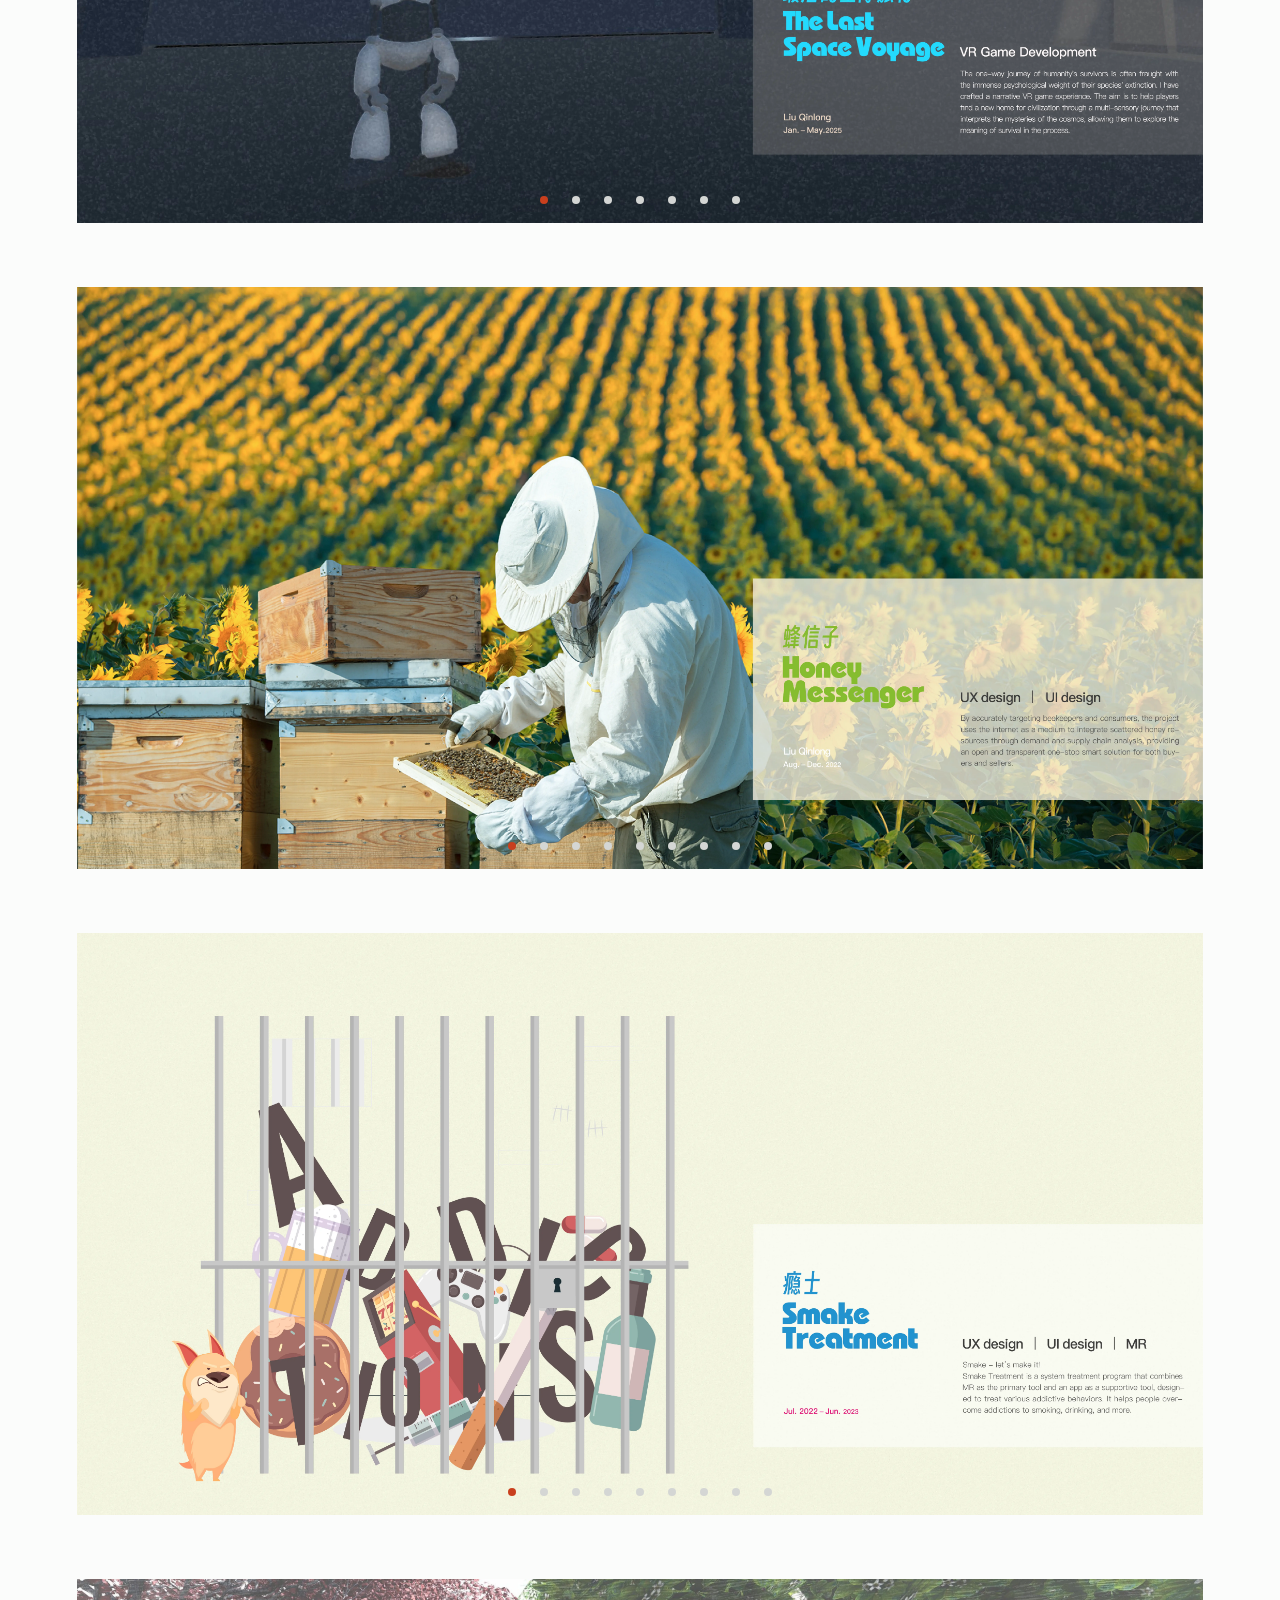
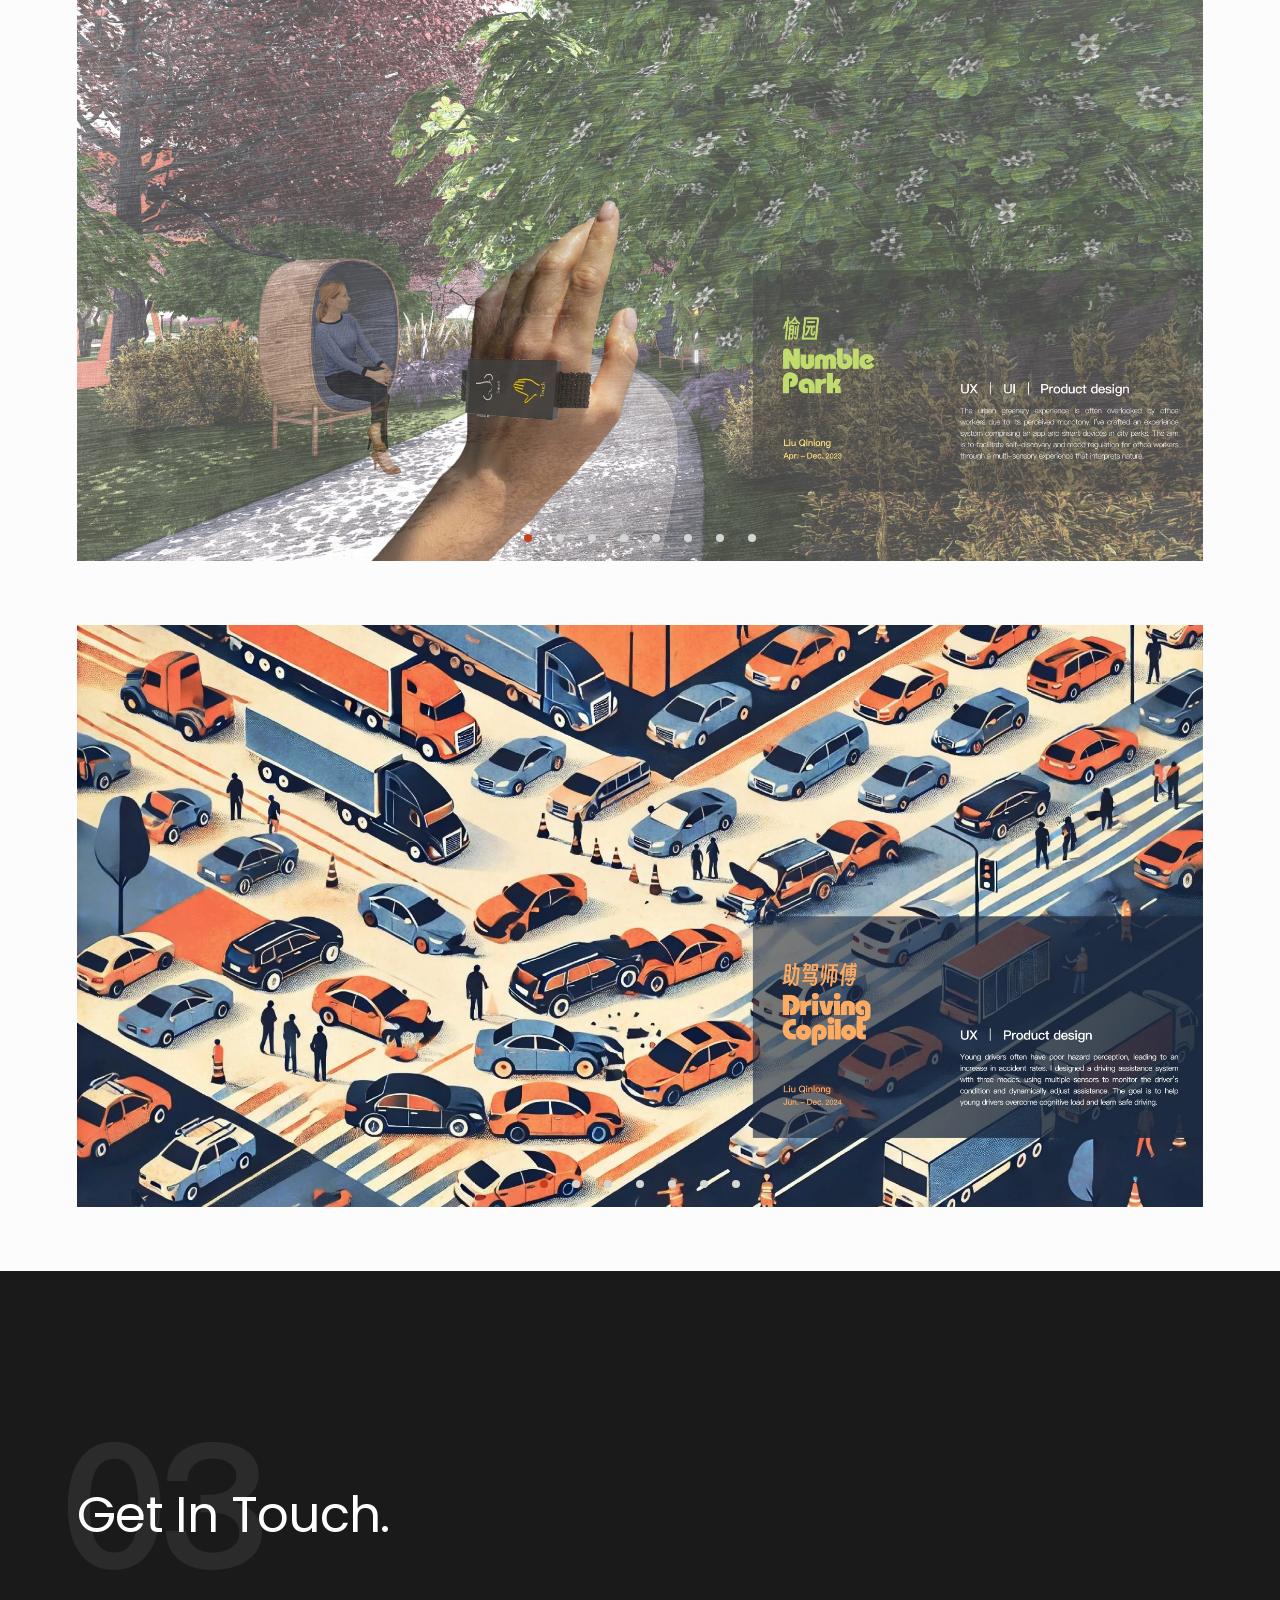
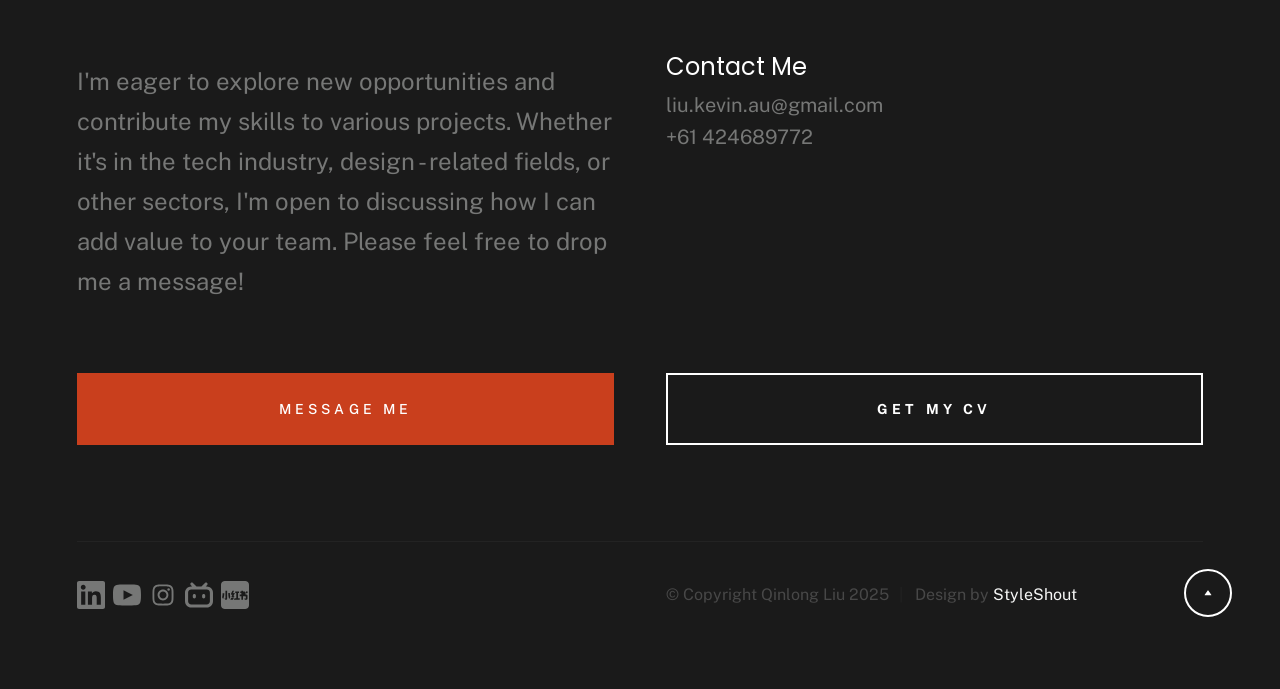
==== commit b644c548: "auto update" ====
--- a/index.html
+++ b/index.html
@@ -388,7 +388,8 @@
                         <div class="swiper-wrapper">
                             <div class="swiper-slide">
                                 <div class="slide-content">
-                                    <img src="images/portfolio/VR/1.webp" class="slide-image" alt="Project 1 Image 1">
+                                    <img data-src="images/portfolio/VR/1.webp" class="slide-image swiper-lazy" alt="Project 1 Image 1">
+                                    <div class="swiper-lazy-preloader swiper-lazy-preloader-white"></div>
                                     <div class="entry__info">
                                         <h4 class="entry__title" data-key="works1Title">The Last Space Voyage</h4>
                                         <div class="entry__cat" style="color: var(--color-1);"data-key="works1Cat">University project - VR Game development</div>
@@ -397,8 +398,16 @@
                                 </div>
                             </div>
                             <div class="swiper-slide">
+                                <div class="folio-item folio-item--video-only">
+                                    <div class="folio-item__video-container">
+                                        <iframe class="vr-video-iframe" src="https://www.youtube.com/embed/k7ZByMZsLXI?si=HmyOI1cZc1jXER-N" title="Game Demo Video" frameborder="0" allow="accelerometer; clipboard-write; encrypted-media; gyroscope; picture-in-picture" allowfullscreen></iframe>
+                                    </div>
+                                </div>
+                            </div>
+                            <div class="swiper-slide">
                                 <div class="slide-content">
-                                    <img src="images/portfolio/VR/2.webp" class="slide-image" alt="Project 1 Image 2">
+                                    <img data-src="images/portfolio/VR/2.webp" class="slide-image swiper-lazy" alt="Project 1 Image 2">
+                                    <div class="swiper-lazy-preloader swiper-lazy-preloader-white"></div>
                                     <div class="entry__info">
                                         <h4 class="entry__title" data-key="works1Title">The Last Space Voyage</h4>
                                         <div class="entry__cat" style="color: var(--color-1);" data-key="works1Cat">University project - VR Game development</div>
@@ -408,7 +417,8 @@
                             </div>
                             <div class="swiper-slide">
                                 <div class="slide-content">
-                                    <img src="images/portfolio/VR/3.webp" class="slide-image" alt="Project 1 Image 3">
+                                    <img data-src="images/portfolio/VR/3.webp" class="slide-image swiper-lazy" alt="Project 1 Image 3">
+                                    <div class="swiper-lazy-preloader swiper-lazy-preloader-white"></div>
                                     <div class="entry__info">
                                         <h4 class="entry__title" data-key="works1Title">The Last Space Voyage</h4>
                                         <div class="entry__cat" style="color: var(--color-1);" data-key="works1Cat">University project - VR Game development</div>
@@ -418,7 +428,8 @@
                             </div>
                             <div class="swiper-slide">
                                 <div class="slide-content">
-                                    <img src="images/portfolio/VR/4.webp" class="slide-image" alt="Project 1 Image 4">
+                                    <img data-src="images/portfolio/VR/4.webp" class="slide-image swiper-lazy" alt="Project 1 Image 4">
+                                    <div class="swiper-lazy-preloader swiper-lazy-preloader-white"></div>
                                     <div class="entry__info">
                                         <h4 class="entry__title" data-key="works1Title">The Last Space Voyage</h4>
                                         <div class="entry__cat" style="color: var(--color-1);" data-key="works1Cat">University project - VR Game development</div>
@@ -428,7 +439,8 @@
                             </div>
                             <div class="swiper-slide">
                                 <div class="slide-content">
-                                    <img src="images/portfolio/VR/5.webp" class="slide-image" alt="Project 1 Image 5">
+                                    <img data-src="images/portfolio/VR/5.webp" class="slide-image swiper-lazy" alt="Project 1 Image 5">
+                                    <div class="swiper-lazy-preloader swiper-lazy-preloader-white"></div>
                                     <div class="entry__info">
                                         <h4 class="entry__title" data-key="works1Title">The Last Space Voyage</h4>
                                         <div class="entry__cat" style="color: var(--color-1);" data-key="works1Cat">University project - VR Game development</div>
@@ -438,7 +450,8 @@
                             </div>
                             <div class="swiper-slide">
                                 <div class="slide-content">
-                                    <img src="images/portfolio/VR/6.webp" class="slide-image" alt="Project 1 Image 6">
+                                    <img data-src="images/portfolio/VR/6.webp" class="slide-image swiper-lazy" alt="Project 1 Image 6">
+                                    <div class="swiper-lazy-preloader swiper-lazy-preloader-white"></div>
                                     <div class="entry__info">
                                         <h4 class="entry__title" data-key="works1Title">The Last Space Voyage</h4>
                                         <div class="entry__cat" style="color: var(--color-1);" data-key="works1Cat">University project - VR Game development</div>
@@ -446,13 +459,7 @@
                                     </div>
                                 </div>
                             </div>
-                            <div class="swiper-slide">
-                                <div class="folio-item folio-item--video-only">
-                                    <div class="folio-item__video-container">
-                                        <iframe class="vr-video-iframe" src="https://www.youtube.com/embed/k7ZByMZsLXI?si=HmyOI1cZc1jXER-N" title="Game Demo Video" frameborder="0" allow="accelerometer; clipboard-write; encrypted-media; gyroscope; picture-in-picture" allowfullscreen></iframe>
-                                    </div>
-                                </div>
-                            </div>
+                            
                         </div>
                         <div class="swiper-button-next"></div>
                         <div class="swiper-button-prev"></div>
@@ -467,7 +474,8 @@
         
                         <div class="swiper-slide">
                             <div class="slide-content">
-                                <img src="images/portfolio/HoneyMessenger/1.webp" class="slide-image" alt="Project 2 Image 1">
+                                <img data-src="images/portfolio/HoneyMessenger/1.webp" class="slide-image swiper-lazy" alt="Project 2 Image 1">
+                                <div class="swiper-lazy-preloader swiper-lazy-preloader-white"></div>
                                 <div class="entry__info">
                                     <h4 class="entry__title" data-key="works2Title">Honey Messenger</h4>
                                     <div class="entry__cat" style="color: var(--color-1);" data-key="works2Cat">UX/UI Service Design</div>
@@ -477,7 +485,8 @@
                         </div>
                         <div class="swiper-slide">
                             <div class="slide-content">
-                                <img src="images/portfolio/HoneyMessenger/2.webp" class="slide-image" alt="Project 2 Image 2">
+                                <img data-src="images/portfolio/HoneyMessenger/2.webp" class="slide-image swiper-lazy" alt="Project 2 Image 2">
+                                <div class="swiper-lazy-preloader swiper-lazy-preloader-white"></div>
                                 <div class="entry__info">
                                      <h4 class="entry__title" data-key="works2Title">Honey Messenger</h4>
                                     <div class="entry__cat" style="color: var(--color-1);" data-key="works2Cat">UX/UI Service Design</div>
@@ -487,7 +496,8 @@
                         </div>
                         <div class="swiper-slide">
                             <div class="slide-content">
-                                <img src="images/portfolio/HoneyMessenger/3.webp" class="slide-image" alt="Project 2 Image 3">
+                                <img data-src="images/portfolio/HoneyMessenger/3.webp" class="slide-image swiper-lazy" alt="Project 2 Image 3">
+                                <div class="swiper-lazy-preloader swiper-lazy-preloader-white"></div>
                                  <div class="entry__info">
                                     <h4 class="entry__title" data-key="works2Title">Honey Messenger</h4>
                                     <div class="entry__cat" style="color: var(--color-1);" data-key="works2Cat">UX/UI Service Design</div>
@@ -497,7 +507,8 @@
                         </div>
                         <div class="swiper-slide">
                             <div class="slide-content">
-                                <img src="images/portfolio/HoneyMessenger/4.webp" class="slide-image" alt="Project 2 Image 4">
+                                <img data-src="images/portfolio/HoneyMessenger/4.webp" class="slide-image swiper-lazy" alt="Project 2 Image 4">
+                                <div class="swiper-lazy-preloader swiper-lazy-preloader-white"></div>
                                 <div class="entry__info">
                                     <h4 class="entry__title" data-key="works2Title">Honey Messenger</h4>
                                     <div class="entry__cat" style="color: var(--color-1);" data-key="works2Cat">UX/UI Service Design</div>
@@ -507,7 +518,8 @@
                         </div>
                         <div class="swiper-slide">
                             <div class="slide-content">
-                                <img src="images/portfolio/HoneyMessenger/5.webp" class="slide-image" alt="Project 2 Image 5">
+                                <img data-src="images/portfolio/HoneyMessenger/5.webp" class="slide-image swiper-lazy" alt="Project 2 Image 5">
+                                <div class="swiper-lazy-preloader swiper-lazy-preloader-white"></div>
                                 <div class="entry__info">
                                     <h4 class="entry__title" data-key="works2Title">Honey Messenger</h4>
                                     <div class="entry__cat" style="color: var(--color-1);" data-key="works2Cat">UX/UI Service Design</div>
@@ -517,7 +529,8 @@
                         </div>
                         <div class="swiper-slide">
                             <div class="slide-content">
-                                <img src="images/portfolio/HoneyMessenger/6.webp" class="slide-image" alt="Project 2 Image 6">
+                                <img data-src="images/portfolio/HoneyMessenger/6.webp" class="slide-image swiper-lazy" alt="Project 2 Image 6">
+                                <div class="swiper-lazy-preloader swiper-lazy-preloader-white"></div>
                                 <div class="entry__info">
                                     <h4 class="entry__title" data-key="works2Title">Honey Messenger</h4>
                                     <div class="entry__cat" style="color: var(--color-1);" data-key="works2Cat">UX/UI Service Design</div>
@@ -527,7 +540,8 @@
                         </div>
                         <div class="swiper-slide">
                             <div class="slide-content">
-                                <img src="images/portfolio/HoneyMessenger/7.webp" class="slide-image" alt="Project 2 Image 7">
+                                <img data-src="images/portfolio/HoneyMessenger/7.webp" class="slide-image swiper-lazy" alt="Project 2 Image 7">
+                                <div class="swiper-lazy-preloader swiper-lazy-preloader-white"></div>
                                 <div class="entry__info">
                                     <h4 class="entry__title" data-key="works2Title">Honey Messenger</h4>
                                     <div class="entry__cat" style="color: var(--color-1);" data-key="works2Cat">UX/UI Service Design</div>
@@ -537,7 +551,8 @@
                         </div>
                         <div class="swiper-slide">
                             <div class="slide-content">
-                                <img src="images/portfolio/HoneyMessenger/8.webp" class="slide-image" alt="Project 2 Image 8">
+                                <img data-src="images/portfolio/HoneyMessenger/8.webp" class="slide-image swiper-lazy" alt="Project 2 Image 8">
+                                <div class="swiper-lazy-preloader swiper-lazy-preloader-white"></div>
                                 <div class="entry__info">
                                     <h4 class="entry__title" data-key="works2Title">Honey Messenger</h4>
                                     <div class="entry__cat" style="color: var(--color-1);" data-key="works2Cat">UX/UI Service Design</div>
@@ -547,7 +562,8 @@
                         </div>
                         <div class="swiper-slide">
                             <div class="slide-content">
-                                <img src="images/portfolio/HoneyMessenger/9.webp" class="slide-image" alt="Project 2 Image 9">
+                                <img data-src="images/portfolio/HoneyMessenger/9.webp" class="slide-image swiper-lazy" alt="Project 2 Image 9">
+                                <div class="swiper-lazy-preloader swiper-lazy-preloader-white"></div>
                                 <div class="entry__info">
                                     <h4 class="entry__title" data-key="works2Title">Honey Messenger</h4>
                                     <div class="entry__cat" style="color: var(--color-1);" data-key="works2Cat">UX/UI Service Design</div>
@@ -567,7 +583,8 @@
                     <div class="swiper-wrapper">
                         <div class="swiper-slide">
                             <div class="slide-content">
-                                <img src="images/portfolio/MR/1.webp" class="slide-image" alt="Project 3 Image 1">
+                                <img data-src="images/portfolio/MR/1.webp" class="slide-image swiper-lazy" alt="Project 3 Image 1">
+                                <div class="swiper-lazy-preloader swiper-lazy-preloader-white"></div>
                                 <div class="entry__info">
                                     <h4 class="entry__title" data-key="works3Title">Smake Treatment</h4>
                                     <div class="entry__cat" style="color: var(--color-1);" data-key="works3Cat">UX/UI/MR Design</div>
@@ -577,8 +594,9 @@
                         </div>
                         <div class="swiper-slide">
                             <div class="slide-content">
-                                <img src="images/portfolio/MR/2.webp" class="slide-image" alt="Project 3 Image 2">
-                                <div class="entry__info">
+                                <img data-src="images/portfolio/MR/2.webp" class="slide-image swiper-lazy" alt="Project 3 Image 2">
+                                <div class="swiper-lazy-preloader swiper-lazy-preloader-white"></div>
+                                 <div class="entry__info">
                                      <h4 class="entry__title" data-key="works3Title">Smake Treatment</h4>
                                     <div class="entry__cat" style="color: var(--color-1);" data-key="works3Cat">UX/UI/MR Design</div>
                                     <div class="entry__cat" style="font-size: 18px; color: #fff;" data-key="works3Desc">Design an integrated system for phased addiction cessation (smoking, shopping, drinking) based on user research; use MR glasses and an app for environment recognition, pet reminders, and support groups; render scenes in Blender and prototype with Figma.</div>
@@ -587,8 +605,9 @@
                         </div>
                         <div class="swiper-slide">
                             <div class="slide-content">
-                                <img src="images/portfolio/MR/3.webp" class="slide-image" alt="Project 3 Image 2">
-                                <div class="entry__info">
+                                <img data-src="images/portfolio/MR/3.webp" class="slide-image swiper-lazy" alt="Project 3 Image 2">
+                                <div class="swiper-lazy-preloader swiper-lazy-preloader-white"></div>
+                                 <div class="entry__info">
                                      <h4 class="entry__title" data-key="works3Title">Smake Treatment</h4>
                                     <div class="entry__cat" style="color: var(--color-1);" data-key="works3Cat">UX/UI/MR Design</div>
                                     <div class="entry__cat" style="font-size: 18px; color: #fff;" data-key="works3Desc">Design an integrated system for phased addiction cessation (smoking, shopping, drinking) based on user research; use MR glasses and an app for environment recognition, pet reminders, and support groups; render scenes in Blender and prototype with Figma.</div>
@@ -597,8 +616,9 @@
                         </div>
                         <div class="swiper-slide">
                             <div class="slide-content">
-                                <img src="images/portfolio/MR/4.webp" class="slide-image" alt="Project 3 Image 2">
-                                <div class="entry__info">
+                                <img data-src="images/portfolio/MR/4.webp" class="slide-image swiper-lazy" alt="Project 3 Image 2">
+                                <div class="swiper-lazy-preloader swiper-lazy-preloader-white"></div>
+                                 <div class="entry__info">
                                      <h4 class="entry__title" data-key="works3Title">Smake Treatment</h4>
                                     <div class="entry__cat" style="color: var(--color-1);" data-key="works3Cat">UX/UI/MR Design</div>
                                     <div class="entry__cat" style="font-size: 18px; color: #fff;" data-key="works3Desc">Design an integrated system for phased addiction cessation (smoking, shopping, drinking) based on user research; use MR glasses and an app for environment recognition, pet reminders, and support groups; render scenes in Blender and prototype with Figma.</div>
@@ -607,8 +627,9 @@
                         </div>
                         <div class="swiper-slide">
                             <div class="slide-content">
-                                <img src="images/portfolio/MR/5.webp" class="slide-image" alt="Project 3 Image 2">
-                                <div class="entry__info">
+                                <img data-src="images/portfolio/MR/5.webp" class="slide-image swiper-lazy" alt="Project 3 Image 2">
+                                <div class="swiper-lazy-preloader swiper-lazy-preloader-white"></div>
+                                 <div class="entry__info">
                                      <h4 class="entry__title" data-key="works3Title">Smake Treatment </h4>
                                     <div class="entry__cat" style="color: var(--color-1);" data-key="works3Cat">UX/UI/MR Design</div>
                                     <div class="entry__cat" style="font-size: 18px; color: #fff;" data-key="works3Desc">Design an integrated system for phased addiction cessation (smoking, shopping, drinking) based on user research; use MR glasses and an app for environment recognition, pet reminders, and support groups; render scenes in Blender and prototype with Figma.</div>
@@ -617,8 +638,9 @@
                         </div>
                         <div class="swiper-slide">
                             <div class="slide-content">
-                                <img src="images/portfolio/MR/6.webp" class="slide-image" alt="Project 3 Image 2">
-                                <div class="entry__info">
+                                <img data-src="images/portfolio/MR/6.webp" class="slide-image swiper-lazy" alt="Project 3 Image 2">
+                                <div class="swiper-lazy-preloader swiper-lazy-preloader-white"></div>
+                                 <div class="entry__info">
                                      <h4 class="entry__title" data-key="works3Title">Smake Treatment</h4>
                                     <div class="entry__cat" style="color: var(--color-1);" data-key="works3Cat">UX/UI/MR Design</div>
                                     <div class="entry__cat" style="font-size: 18px; color: #fff;" data-key="works3Desc">Design an integrated system for phased addiction cessation (smoking, shopping, drinking) based on user research; use MR glasses and an app for environment recognition, pet reminders, and support groups; render scenes in Blender and prototype with Figma.</div>
@@ -627,8 +649,9 @@
                         </div>
                         <div class="swiper-slide">
                             <div class="slide-content">
-                                <img src="images/portfolio/MR/7.webp" class="slide-image" alt="Project 3 Image 2">
-                                <div class="entry__info">
+                                <img data-src="images/portfolio/MR/7.webp" class="slide-image swiper-lazy" alt="Project 3 Image 2">
+                                <div class="swiper-lazy-preloader swiper-lazy-preloader-white"></div>
+                                 <div class="entry__info">
                                      <h4 class="entry__title" data-key="works3Title">Smake Treatment</h4>
                                     <div class="entry__cat" style="color: var(--color-1);" data-key="works3Cat">UX/UI/MR Design</div>
                                     <div class="entry__cat" style="font-size: 18px; color: #fff;" data-key="works3Desc">Design an integrated system for phased addiction cessation (smoking, shopping, drinking) based on user research; use MR glasses and an app for environment recognition, pet reminders, and support groups; render scenes in Blender and prototype with Figma.</div>
@@ -637,8 +660,9 @@
                         </div>
                         <div class="swiper-slide">
                             <div class="slide-content">
-                                <img src="images/portfolio/MR/8.webp" class="slide-image" alt="Project 3 Image 2">
-                                <div class="entry__info">
+                                <img data-src="images/portfolio/MR/8.webp" class="slide-image swiper-lazy" alt="Project 3 Image 2">
+                                <div class="swiper-lazy-preloader swiper-lazy-preloader-white"></div>
+                                 <div class="entry__info">
                                      <h4 class="entry__title" data-key="works3Title">Smake Treatment</h4>
                                     <div class="entry__cat" style="color: var(--color-1);" data-key="works3Cat">UX/UI/MR Design</div>
                                     <div class="entry__cat" style="font-size: 18px; color: #fff;" data-key="works3Desc">Design an integrated system for phased addiction cessation (smoking, shopping, drinking) based on user research; use MR glasses and an app for environment recognition, pet reminders, and support groups; render scenes in Blender and prototype with Figma.</div>
@@ -647,8 +671,9 @@
                         </div>  
                         <div class="swiper-slide">
                             <div class="slide-content">
-                                <img src="images/portfolio/MR/9.webp" class="slide-image" alt="Project 3 Image 2">
-                                <div class="entry__info">
+                                <img data-src="images/portfolio/MR/9.webp" class="slide-image swiper-lazy" alt="Project 3 Image 2">
+                                <div class="swiper-lazy-preloader swiper-lazy-preloader-white"></div>
+                                 <div class="entry__info">
                                      <h4 class="entry__title" data-key="works3Title">Smake Treatment</h4>
                                     <div class="entry__cat" style="color: var(--color-1);" data-key="works3Cat">UX/UI/MR Design</div>
                                     <div class="entry__cat" style="font-size: 18px; color: #fff;" data-key="works3Desc">Design an integrated system for phased addiction cessation (smoking, shopping, drinking) based on user research; use MR glasses and an app for environment recognition, pet reminders, and support groups; render scenes in Blender and prototype with Figma.</div>
@@ -666,7 +691,8 @@
                     <div class="swiper-wrapper">
                         <div class="swiper-slide">
                             <div class="slide-content">
-                                <img src="images/portfolio/NumblePark/1.webp" class="slide-image" alt="Project 4 Image 1">
+                                <img data-src="images/portfolio/NumblePark/1.webp" class="slide-image swiper-lazy" alt="Project 4 Image 1">
+                                <div class="swiper-lazy-preloader swiper-lazy-preloader-white"></div>
                                 <div class="entry__info">
                                     <h4 class="entry__title" data-key="works4Title">Numble Park</h4>
                                     <div class="entry__cat" style="color: var(--color-1);" data-key="works4Cat">UX/UI/Product Design</div>
@@ -676,7 +702,8 @@
                         </div>
                         <div class="swiper-slide">
                             <div class="slide-content">
-                                <img src="images/portfolio/NumblePark/2.webp" class="slide-image" alt="Project 4 Image 2">
+                                <img data-src="images/portfolio/NumblePark/2.webp" class="slide-image swiper-lazy" alt="Project 4 Image 2">
+                                <div class="swiper-lazy-preloader swiper-lazy-preloader-white"></div>
                                 <div class="entry__info">
                                     <h4 class="entry__title" data-key="works4Title">Numble Park</h4>
                                     <div class="entry__cat" style="color: var(--color-1);" data-key="works4Cat">UX/UI/Product Design</div>
@@ -686,7 +713,8 @@
                         </div>
                         <div class="swiper-slide">
                             <div class="slide-content">
-                                <img src="images/portfolio/NumblePark/3.webp" class="slide-image" alt="Project 4 Image3">
+                                <img data-src="images/portfolio/NumblePark/3.webp" class="slide-image swiper-lazy" alt="Project 4 Image3">
+                                <div class="swiper-lazy-preloader swiper-lazy-preloader-white"></div>
                                 <div class="entry__info">
                                     <h4 class="entry__title" data-key="works4Title">Numble Park</h4>
                                     <div class="entry__cat" style="color: var(--color-1);" data-key="works4Cat">UX/UI/Product Design</div>
@@ -696,7 +724,8 @@
                         </div>
                         <div class="swiper-slide">
                             <div class="slide-content">
-                                <img src="images/portfolio/NumblePark/4.webp" class="slide-image" alt="Project 4 Image 4">
+                                <img data-src="images/portfolio/NumblePark/4.webp" class="slide-image swiper-lazy" alt="Project 4 Image 4">
+                                <div class="swiper-lazy-preloader swiper-lazy-preloader-white"></div>
                                 <div class="entry__info">
                                     <h4 class="entry__title" data-key="works4Title">Numble Park</h4>
                                     <div class="entry__cat" style="color: var(--color-1);" data-key="works4Cat">UX/UI/Product Design</div>
@@ -706,7 +735,8 @@
                         </div>
                         <div class="swiper-slide">
                             <div class="slide-content">
-                                <img src="images/portfolio/NumblePark/5.webp" class="slide-image" alt="Project 4 Image 5">
+                                <img data-src="images/portfolio/NumblePark/5.webp" class="slide-image swiper-lazy" alt="Project 4 Image 5">
+                                <div class="swiper-lazy-preloader swiper-lazy-preloader-white"></div>
                                 <div class="entry__info">
                                     <h4 class="entry__title" data-key="works4Title">Numble Park</h4>
                                     <div class="entry__cat" style="color: var(--color-1);" data-key="works4Cat">UX/UI/Product Design</div>
@@ -716,7 +746,8 @@
                         </div>
                         <div class="swiper-slide">
                             <div class="slide-content">
-                                <img src="images/portfolio/NumblePark/6.webp" class="slide-image" alt="Project 4 Image 6">
+                                <img data-src="images/portfolio/NumblePark/6.webp" class="slide-image swiper-lazy" alt="Project 4 Image 6">
+                                <div class="swiper-lazy-preloader swiper-lazy-preloader-white"></div>
                                 <div class="entry__info">
                                     <h4 class="entry__title" data-key="works4Title">Numble Park</h4>
                                     <div class="entry__cat" style="color: var(--color-1);" data-key="works4Cat">UX/UI/Product Design</div>
@@ -726,7 +757,8 @@
                         </div>
                         <div class="swiper-slide">
                             <div class="slide-content">
-                                <img src="images/portfolio/NumblePark/7.webp" class="slide-image" alt="Project 4 Image 7">
+                                <img data-src="images/portfolio/NumblePark/7.webp" class="slide-image swiper-lazy" alt="Project 4 Image 7">
+                                <div class="swiper-lazy-preloader swiper-lazy-preloader-white"></div>
                                 <div class="entry__info">
                                     <h4 class="entry__title" data-key="works4Title">Numble Park</h4>
                                     <div class="entry__cat" style="color: var(--color-1);" data-key="works4Cat">UX/UI/Product Design</div>
@@ -736,7 +768,8 @@
                         </div>
                         <div class="swiper-slide">
                             <div class="slide-content">
-                                <img src="images/portfolio/NumblePark/8.webp" class="slide-image" alt="Project 4 Image 8">
+                                <img data-src="images/portfolio/NumblePark/8.webp" class="slide-image swiper-lazy" alt="Project 4 Image 8">
+                                <div class="swiper-lazy-preloader swiper-lazy-preloader-white"></div>
                                 <div class="entry__info">
                                     <h4 class="entry__title" data-key="works4Title">Numble Park</h4>
                                     <div class="entry__cat" style="color: var(--color-1);" data-key="works4Cat">UX/UI/Product Design</div>
@@ -755,7 +788,8 @@
                     <div class="swiper-wrapper">
                         <div class="swiper-slide">
                             <div class="slide-content">
-                                <img src="images/portfolio/HMI/1.webp" class="slide-image" alt="Project 5 Image 1">
+                                <img data-src="images/portfolio/HMI/1.webp" class="slide-image swiper-lazy" alt="Project 5 Image 1">
+                                <div class="swiper-lazy-preloader swiper-lazy-preloader-white"></div>
                                 <div class="entry__info">
                                     <h4 class="entry__title" data-key="works5Title">Driving Copilot</h4>
                                     <div class="entry__cat" style="color: var(--color-1);" data-key="works5Cat">UX/UI Design</div>
@@ -765,7 +799,8 @@
                         </div>
                         <div class="swiper-slide">
                             <div class="slide-content">
-                                <img src="images/portfolio/HMI/2.webp" class="slide-image" alt="Project 5 Image 2">
+                                <img data-src="images/portfolio/HMI/2.webp" class="slide-image swiper-lazy" alt="Project 5 Image 2">
+                                <div class="swiper-lazy-preloader swiper-lazy-preloader-white"></div>
                                 <div class="entry__info">
                                     <h4 class="entry__title" data-key="works5Title">Driving Copilot</h4>
                                     <div class="entry__cat" style="color: var(--color-1);" data-key="works5Cat">UX/UI Design</div>
@@ -775,7 +810,8 @@
                         </div>
                         <div class="swiper-slide">
                             <div class="slide-content">
-                                <img src="images/portfolio/HMI/3.webp" class="slide-image" alt="Project 5 Image 3">
+                                <img data-src="images/portfolio/HMI/3.webp" class="slide-image swiper-lazy" alt="Project 5 Image 3">
+                                <div class="swiper-lazy-preloader swiper-lazy-preloader-white"></div>
                                 <div class="entry__info">
                                     <h4 class="entry__title" data-key="works5Title">Driving Copilot</h4>
                                     <div class="entry__cat" style="color: var(--color-1);" data-key="works5Cat">UX/UI Design</div>
@@ -785,7 +821,8 @@
                         </div>
                         <div class="swiper-slide">
                             <div class="slide-content">
-                                <img src="images/portfolio/HMI/4.webp" class="slide-image" alt="Project 5 Image 4">
+                                <img data-src="images/portfolio/HMI/4.webp" class="slide-image swiper-lazy" alt="Project 5 Image 4">
+                                <div class="swiper-lazy-preloader swiper-lazy-preloader-white"></div>
                                 <div class="entry__info">
                                     <h4 class="entry__title" data-key="works5Title">Driving Copilot</h4>
                                     <div class="entry__cat" style="color: var(--color-1);" data-key="works5Cat">UX/UI Design</div>
@@ -795,7 +832,8 @@
                         </div>
                         <div class="swiper-slide">
                             <div class="slide-content">
-                                <img src="images/portfolio/HMI/5.webp" class="slide-image" alt="Project 5 Image 5">
+                                <img data-src="images/portfolio/HMI/5.webp" class="slide-image swiper-lazy" alt="Project 5 Image 5">
+                                <div class="swiper-lazy-preloader swiper-lazy-preloader-white"></div>
                                 <div class="entry__info">
                                     <h4 class="entry__title" data-key="works5Title">Driving Copilot</h4>
                                     <div class="entry__cat" style="color: var(--color-1);" data-key="works5Cat">UX/UI Design</div>
@@ -805,7 +843,8 @@
                         </div>
                         <div class="swiper-slide">
                             <div class="slide-content">
-                                <img src="images/portfolio/HMI/6.webp" class="slide-image" alt="Project 5 Image 6">
+                                <img data-src="images/portfolio/HMI/6.webp" class="slide-image swiper-lazy" alt="Project 5 Image 6">
+                                <div class="swiper-lazy-preloader swiper-lazy-preloader-white"></div>
                                 <div class="entry__info">
                                     <h4 class="entry__title" data-key="works5Title">Driving Copilot</h4>
                                     <div class="entry__cat" style="color: var(--color-1);" data-key="works5Cat">UX/UI Design</div>
@@ -815,7 +854,8 @@
                         </div>
                         <div class="swiper-slide">
                             <div class="slide-content">
-                                <img src="images/portfolio/HMI/7.webp" class="slide-image" alt="Project 5 Image 7">
+                                <img data-src="images/portfolio/HMI/7.webp" class="slide-image swiper-lazy" alt="Project 5 Image 7">
+                                <div class="swiper-lazy-preloader swiper-lazy-preloader-white"></div>
                                 <div class="entry__info">
                                     <h4 class="entry__title" data-key="works5Title">Driving Copilot</h4>
                                     <div class="entry__cat" style="color: var(--color-1);" data-key="works5Cat">UX/UI Design</div>
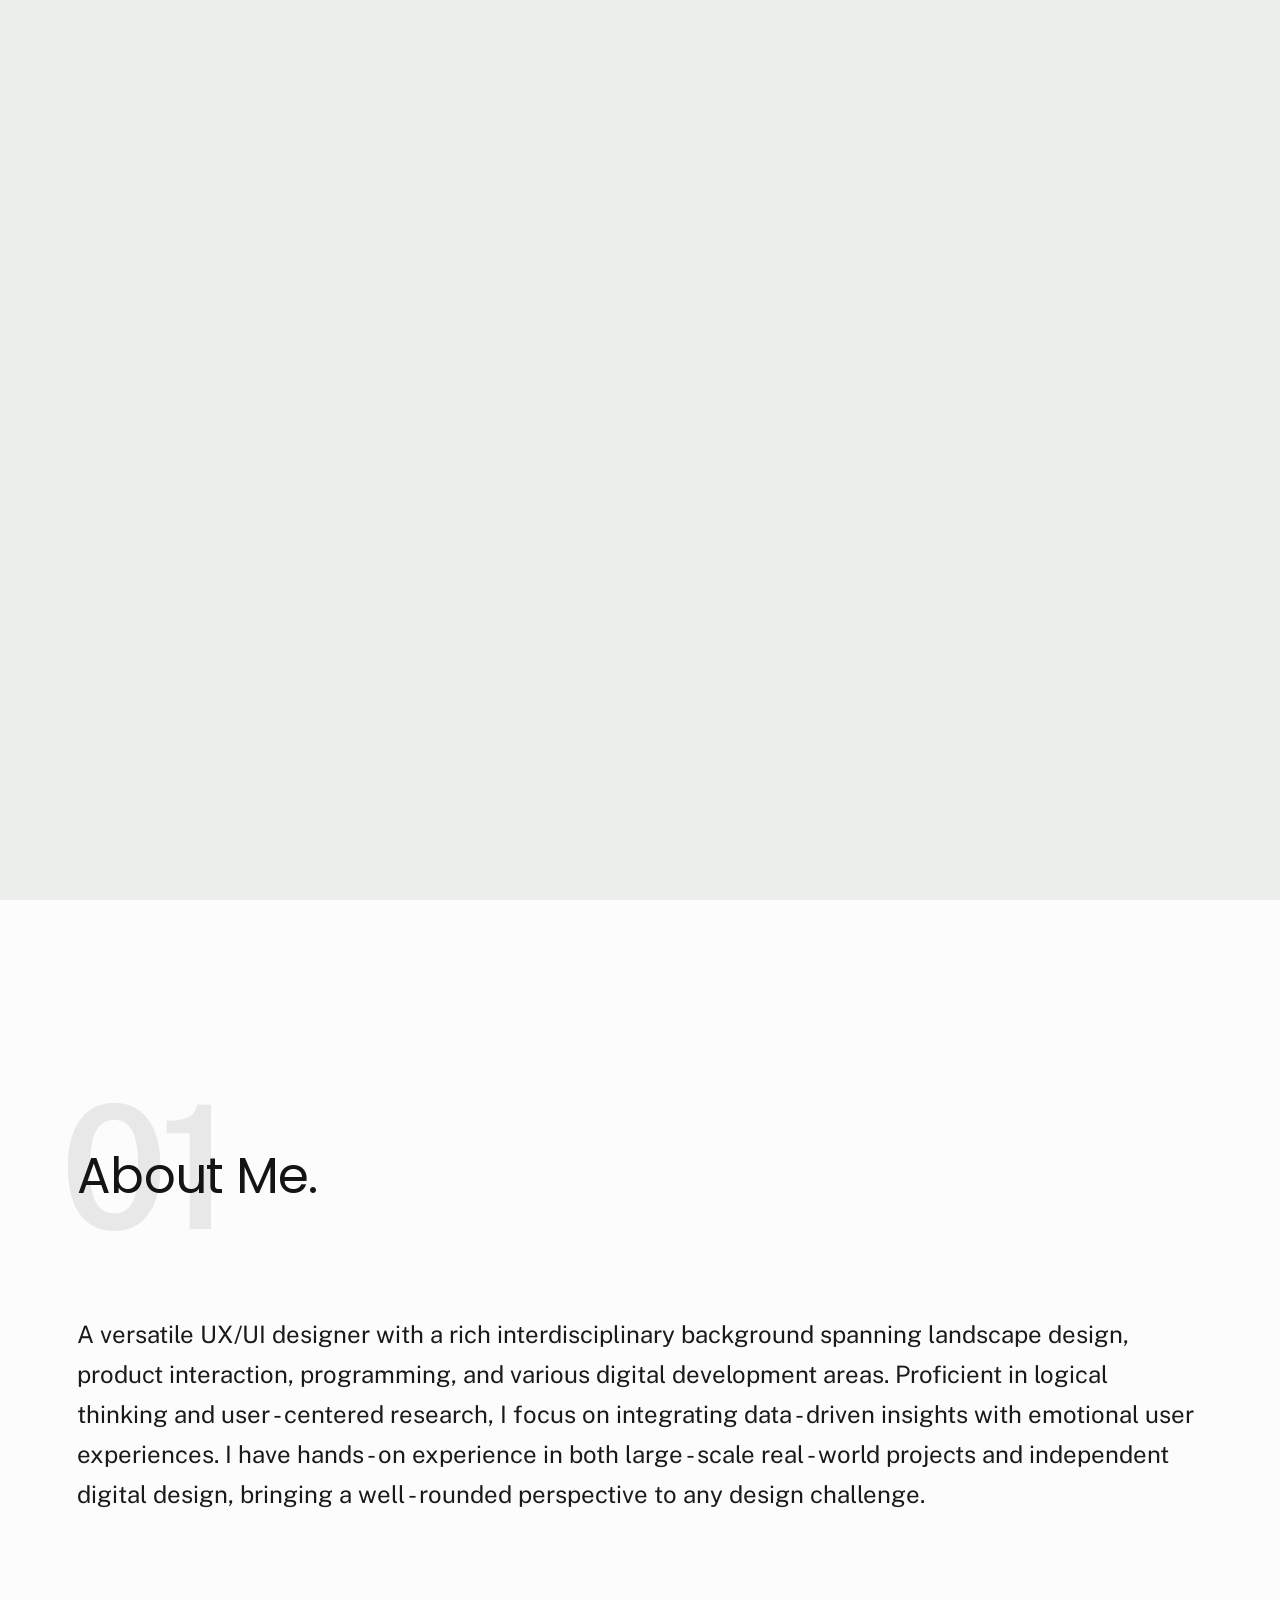
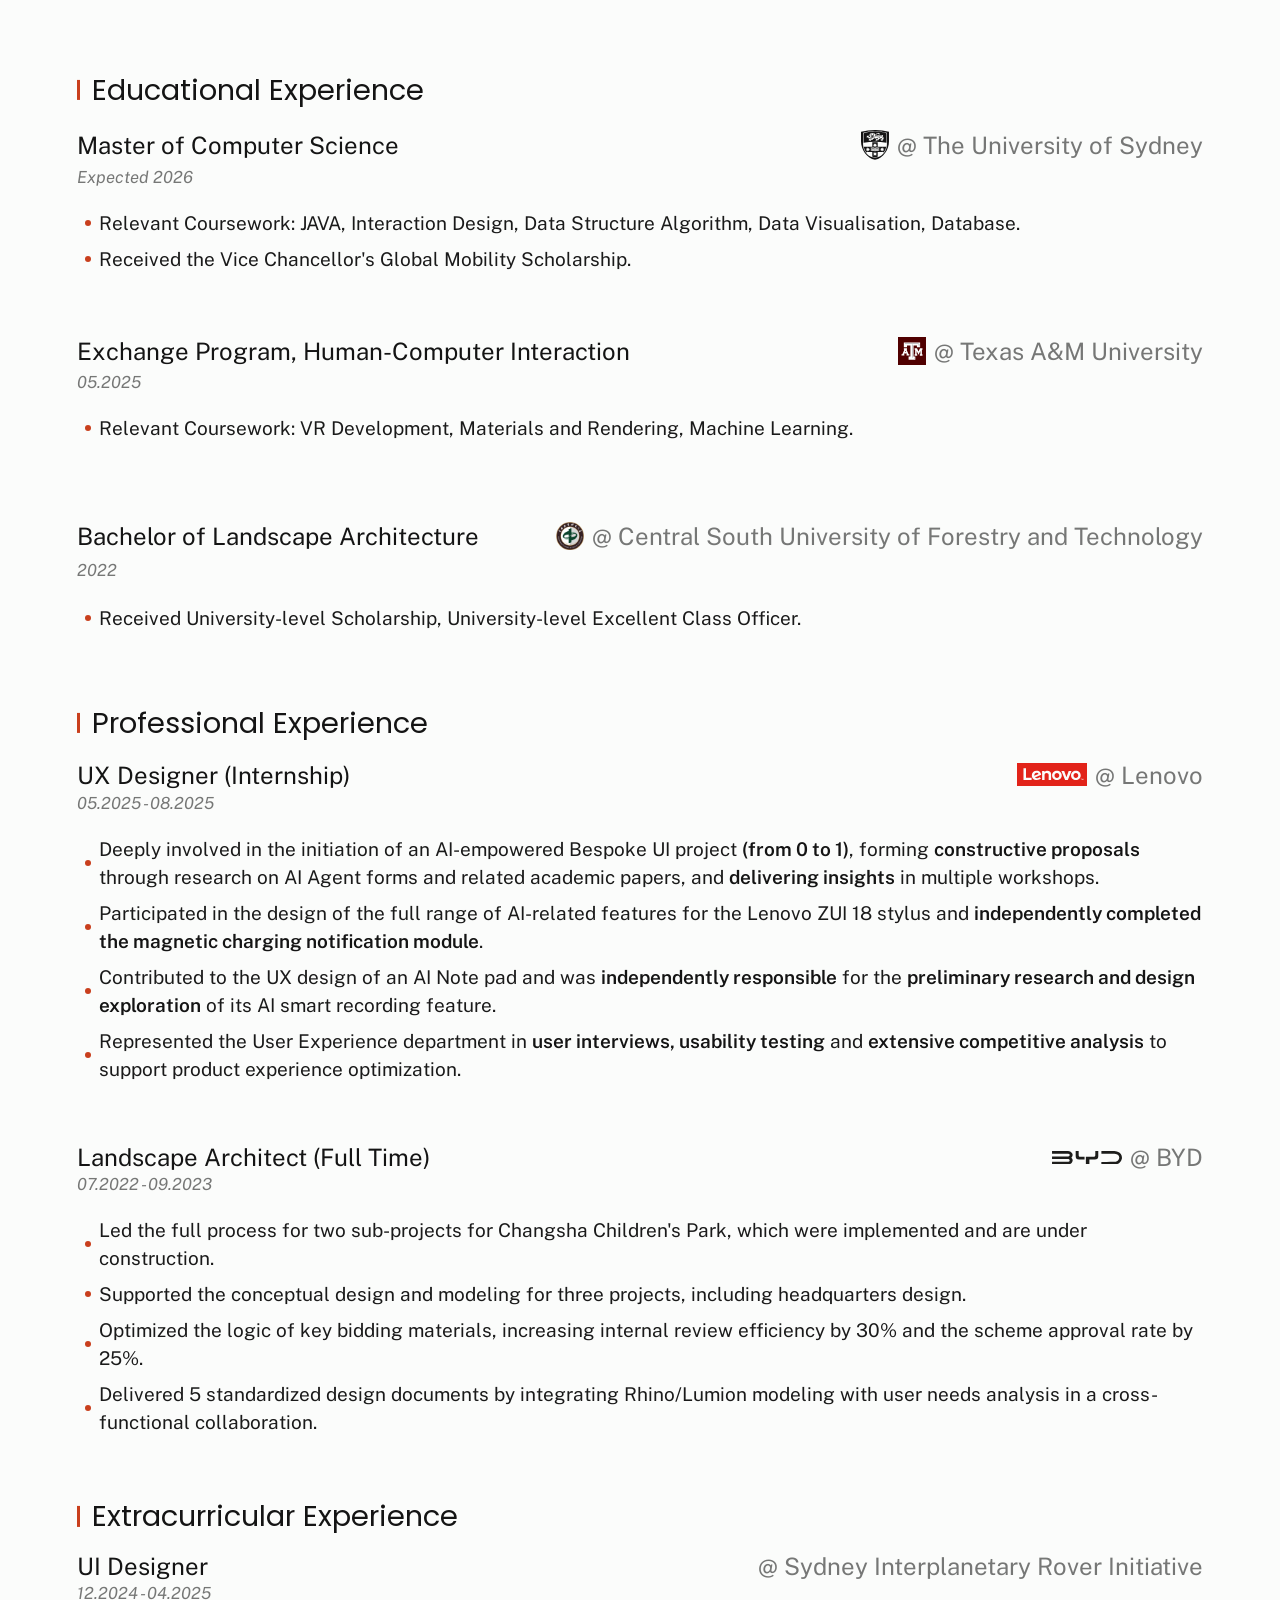
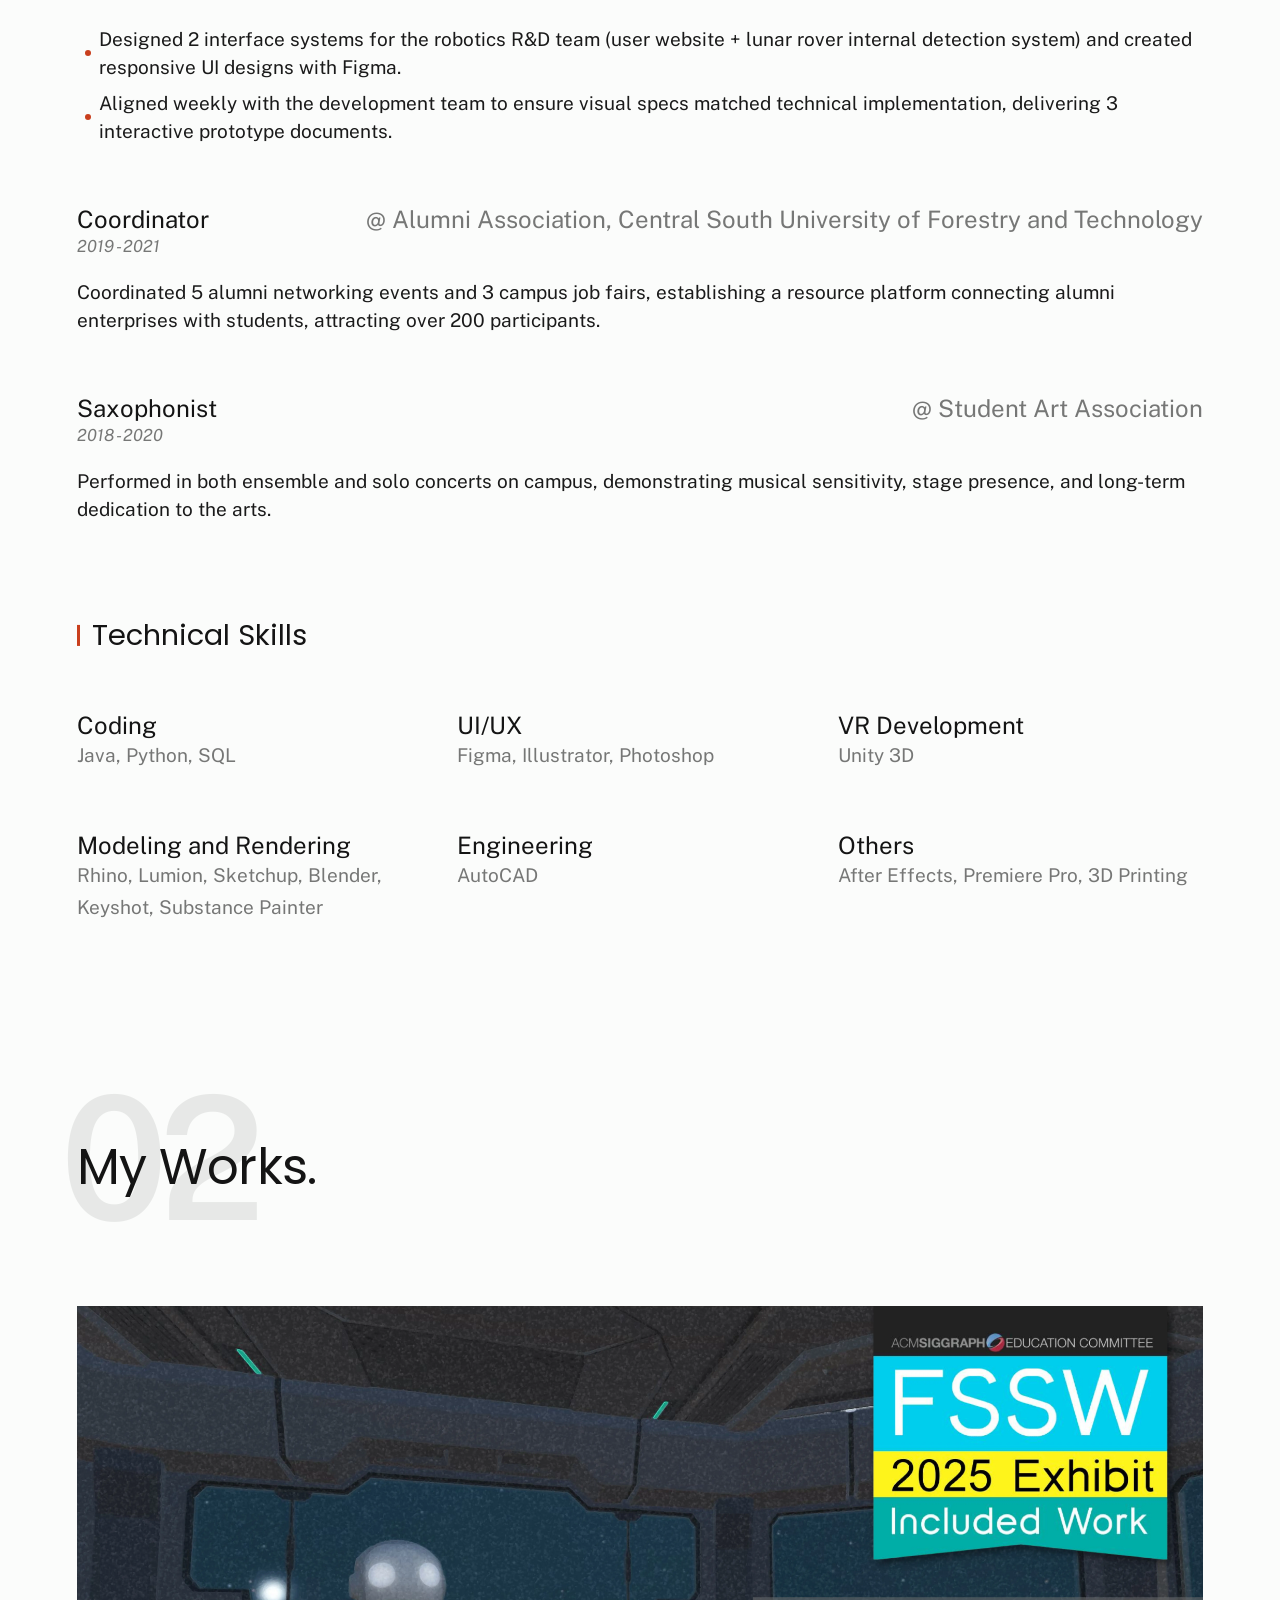
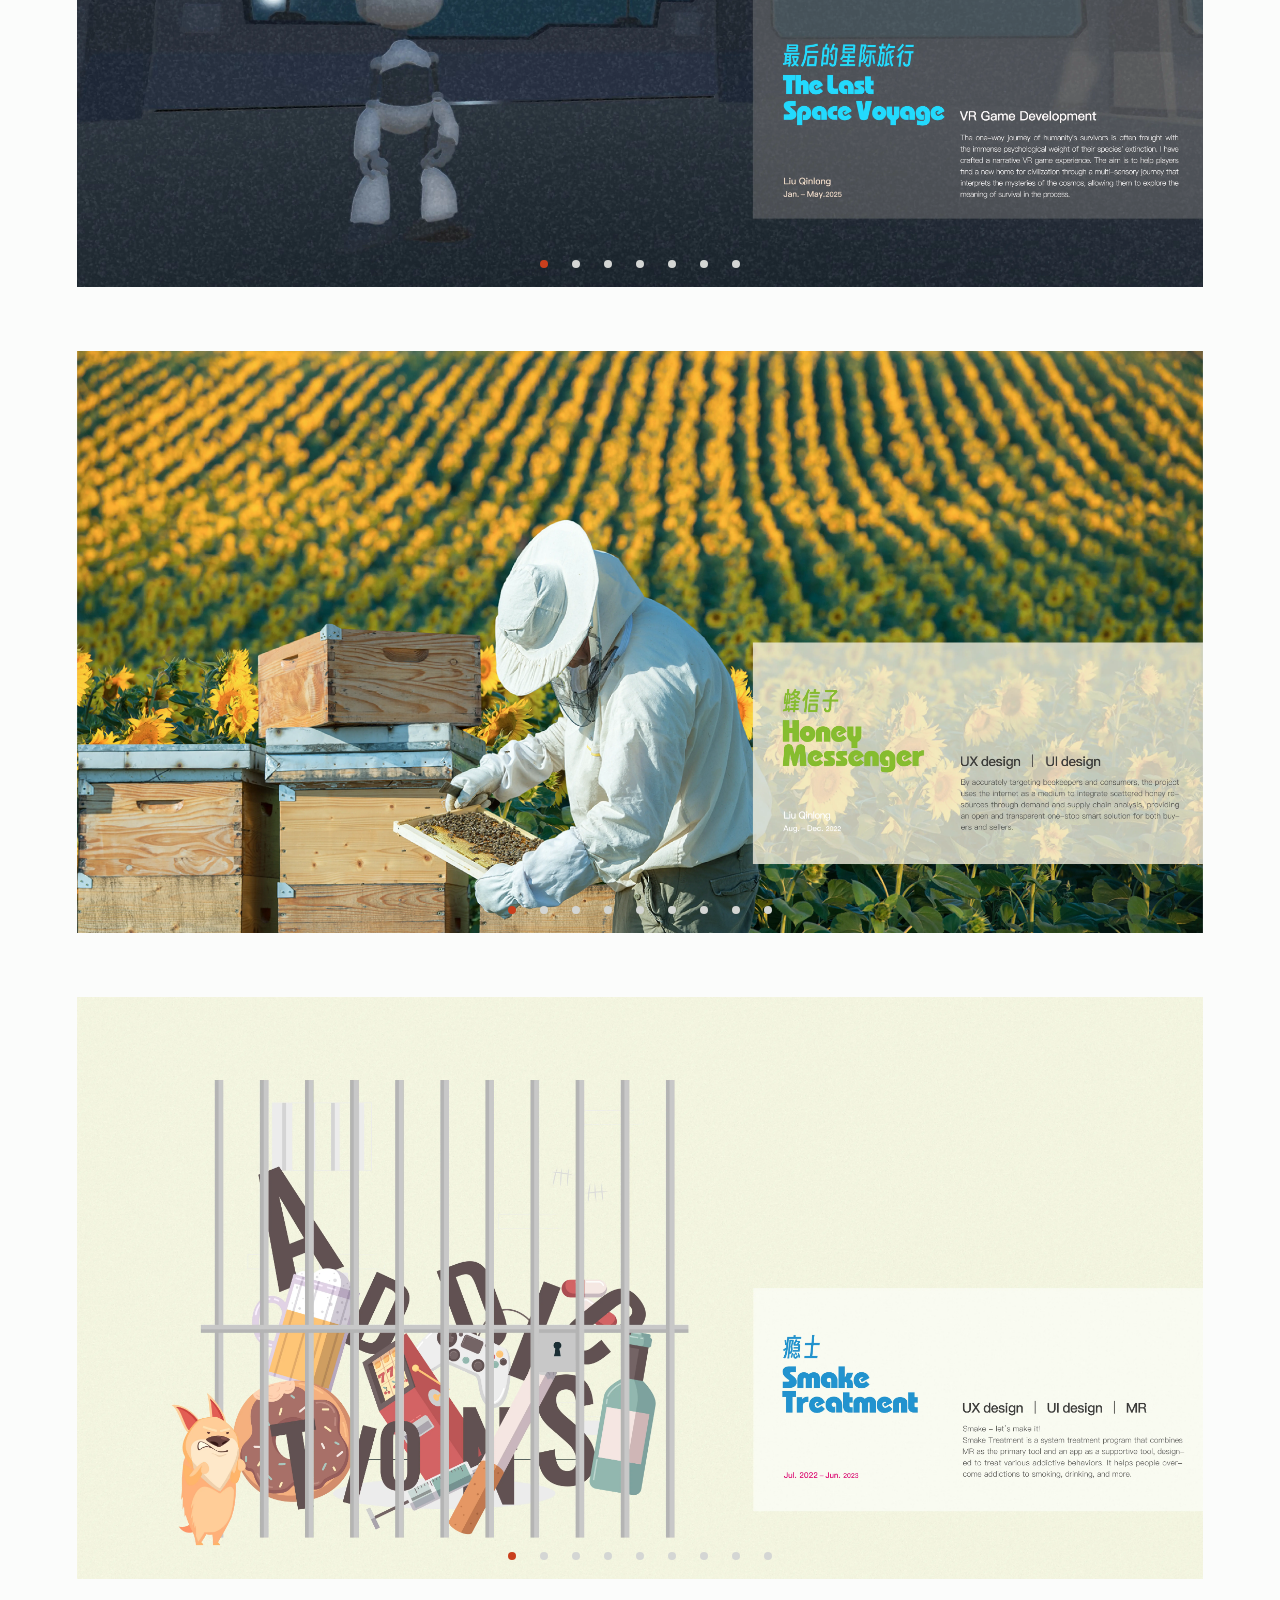
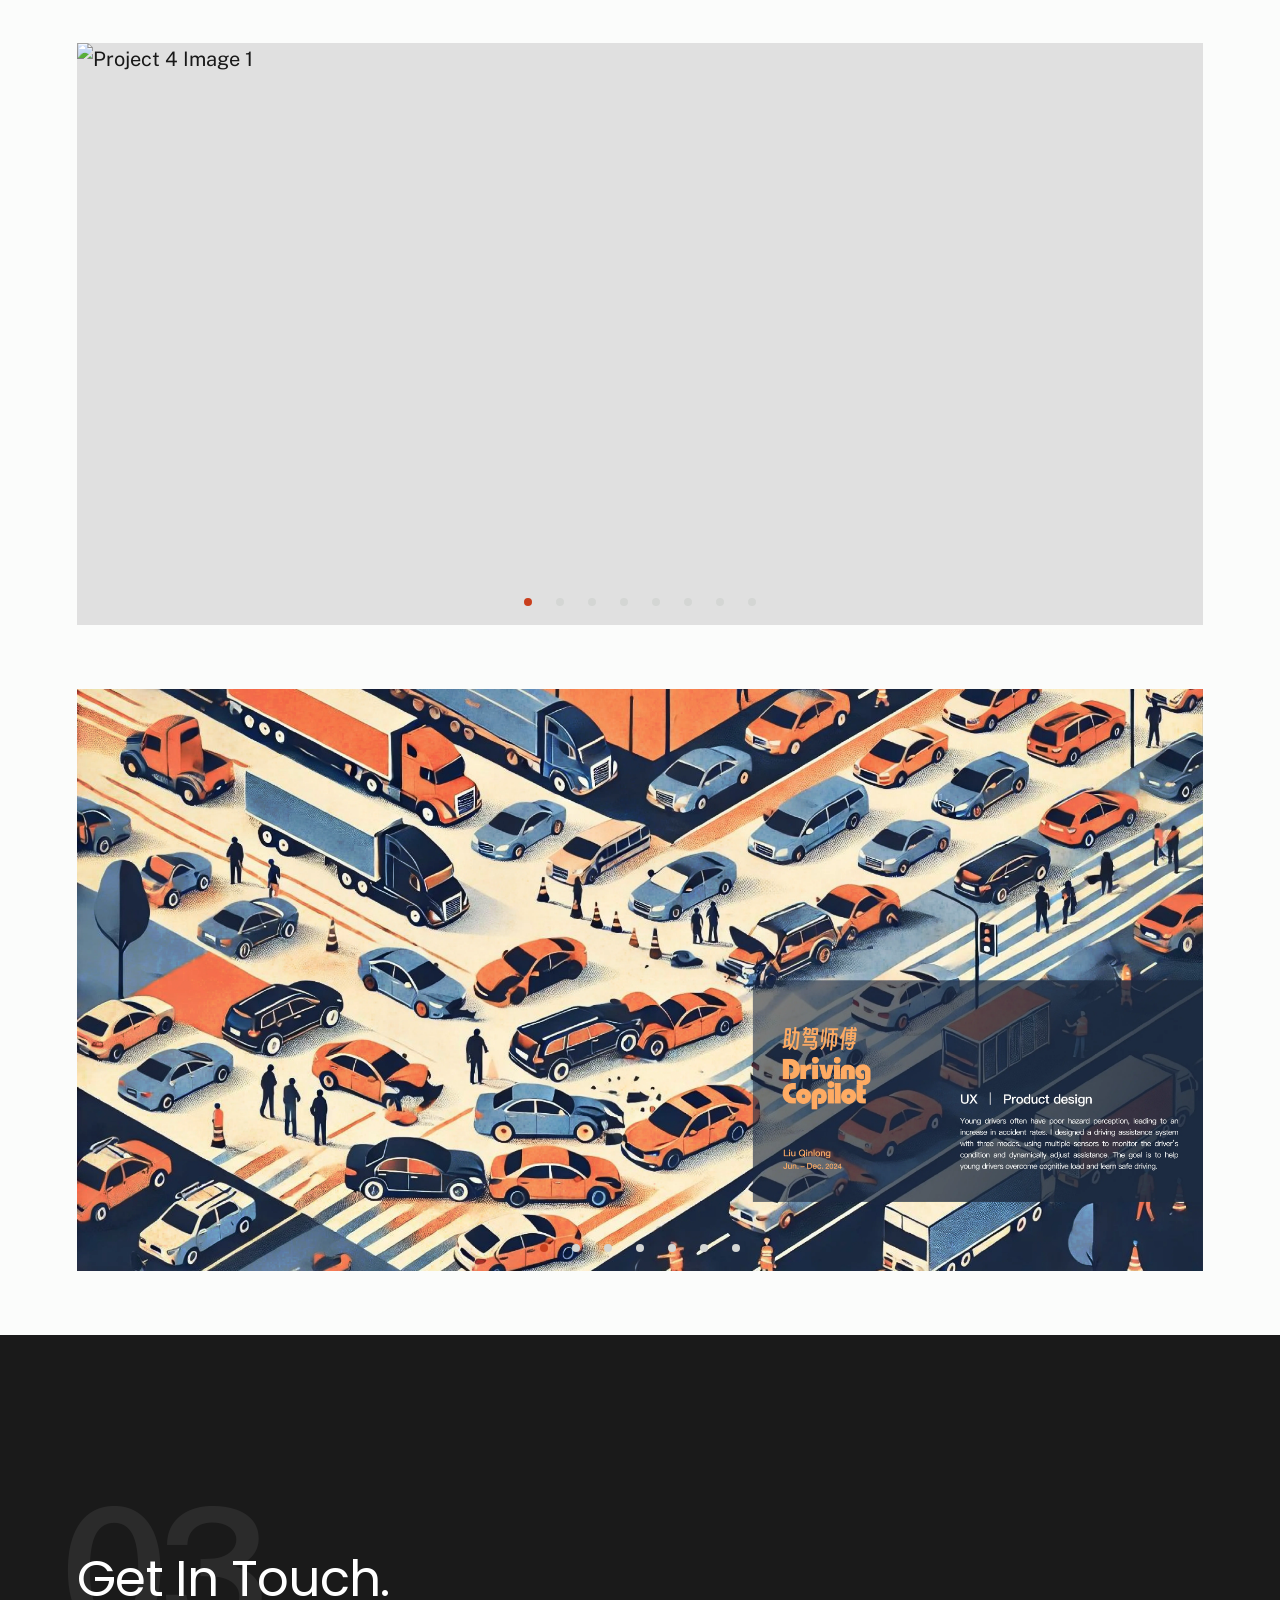
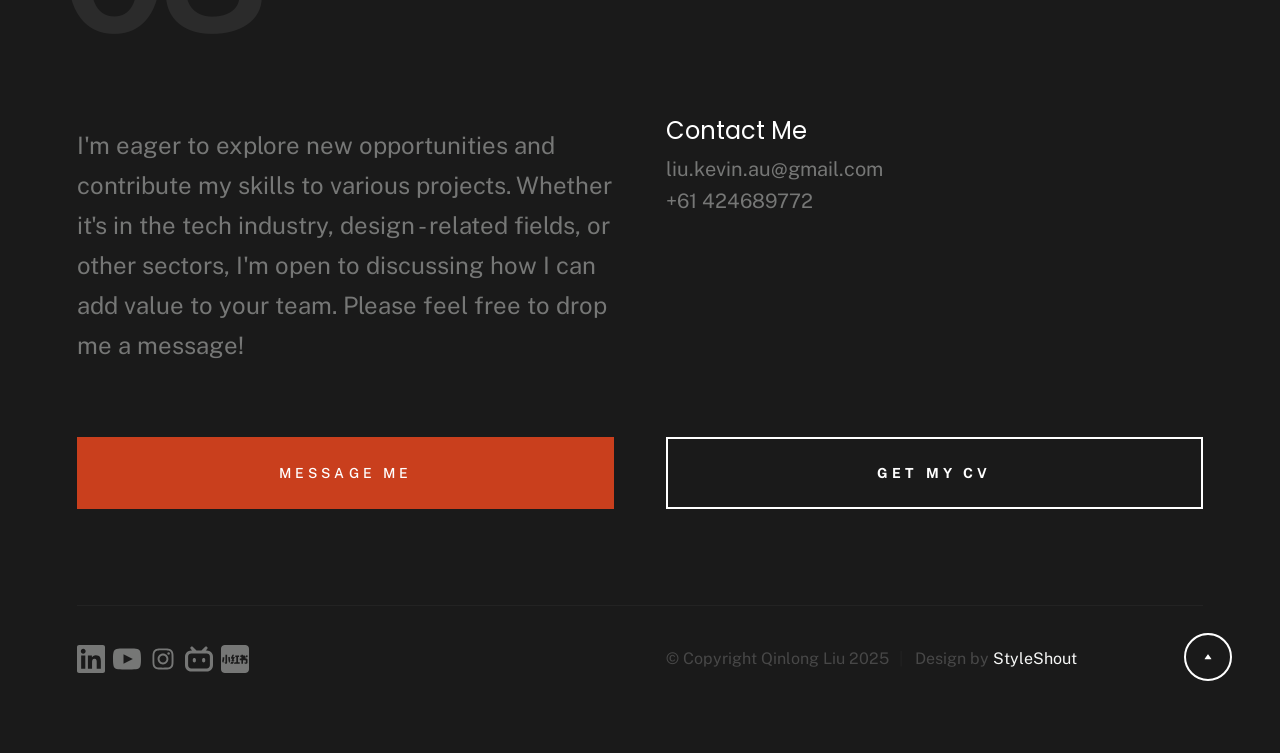
==== commit fc36fb9f: "auto update" ====
--- a/index.html
+++ b/index.html
@@ -252,9 +252,10 @@
                                     </h6>
                                     <p><em>05.2025 - 08.2025</em></p>
                                     <ul >
-                                        <li data-key="aboutLenovoExperience1"><strong >Al-Powered Bespoke UI</strong>: Contributed to 0-1 project initiation, collaborating with UX researchers to design interview workflows and conducting 15 user sessions. </li>
-                                        <li data-key="aboutLenovoExperience2"><strong >Next-Gen Cross-Device Notes APP</strong>: Supported redesign efforts by analyzing 4 competitors, surveying 200+ users, and collaborating with the product team to optimize the PRD, increasing the requirement approval rate by 30%. </li>
-                                        <li data-key="aboutLenovoExperience3"><strong >Stylus Iteration</strong>: Participated in 2nd-gen stylus research, refining methodologies with the UX team and synthesizing 30+ user feedbacks into actionable designs. </li>
+                                        <li data-key="aboutLenovoExperience1">Deeply involved in the 0-1 project launch of AI-powered Bespoke UI, forming constructive proposals through <strong>research on AI Agent forms and related papers</strong> and <strong>outputting insights</strong> in multiple workshops.</li>
+                                        <li data-key="aboutLenovoExperience2">Participated in the design of all AI-related features for Lenovo ZUI18 stylus, and independently completed the charging prompt module.</li>
+                                        <li data-key="aboutLenovoExperience3">Participated in the UX design of AI Note pad, and <strong>independently responsible</strong> for the <strong>preliminary research and design exploration</strong> of the AI smart recording function.</li>
+                                        <li data-key="aboutLenovoExperience4">Represented the user experience department in <strong>user interviews, usability tests</strong> and <strong>competitor analysis</strong>, providing support for product experience optimization.</li>
                                     </ul>
                                 </div>
                         
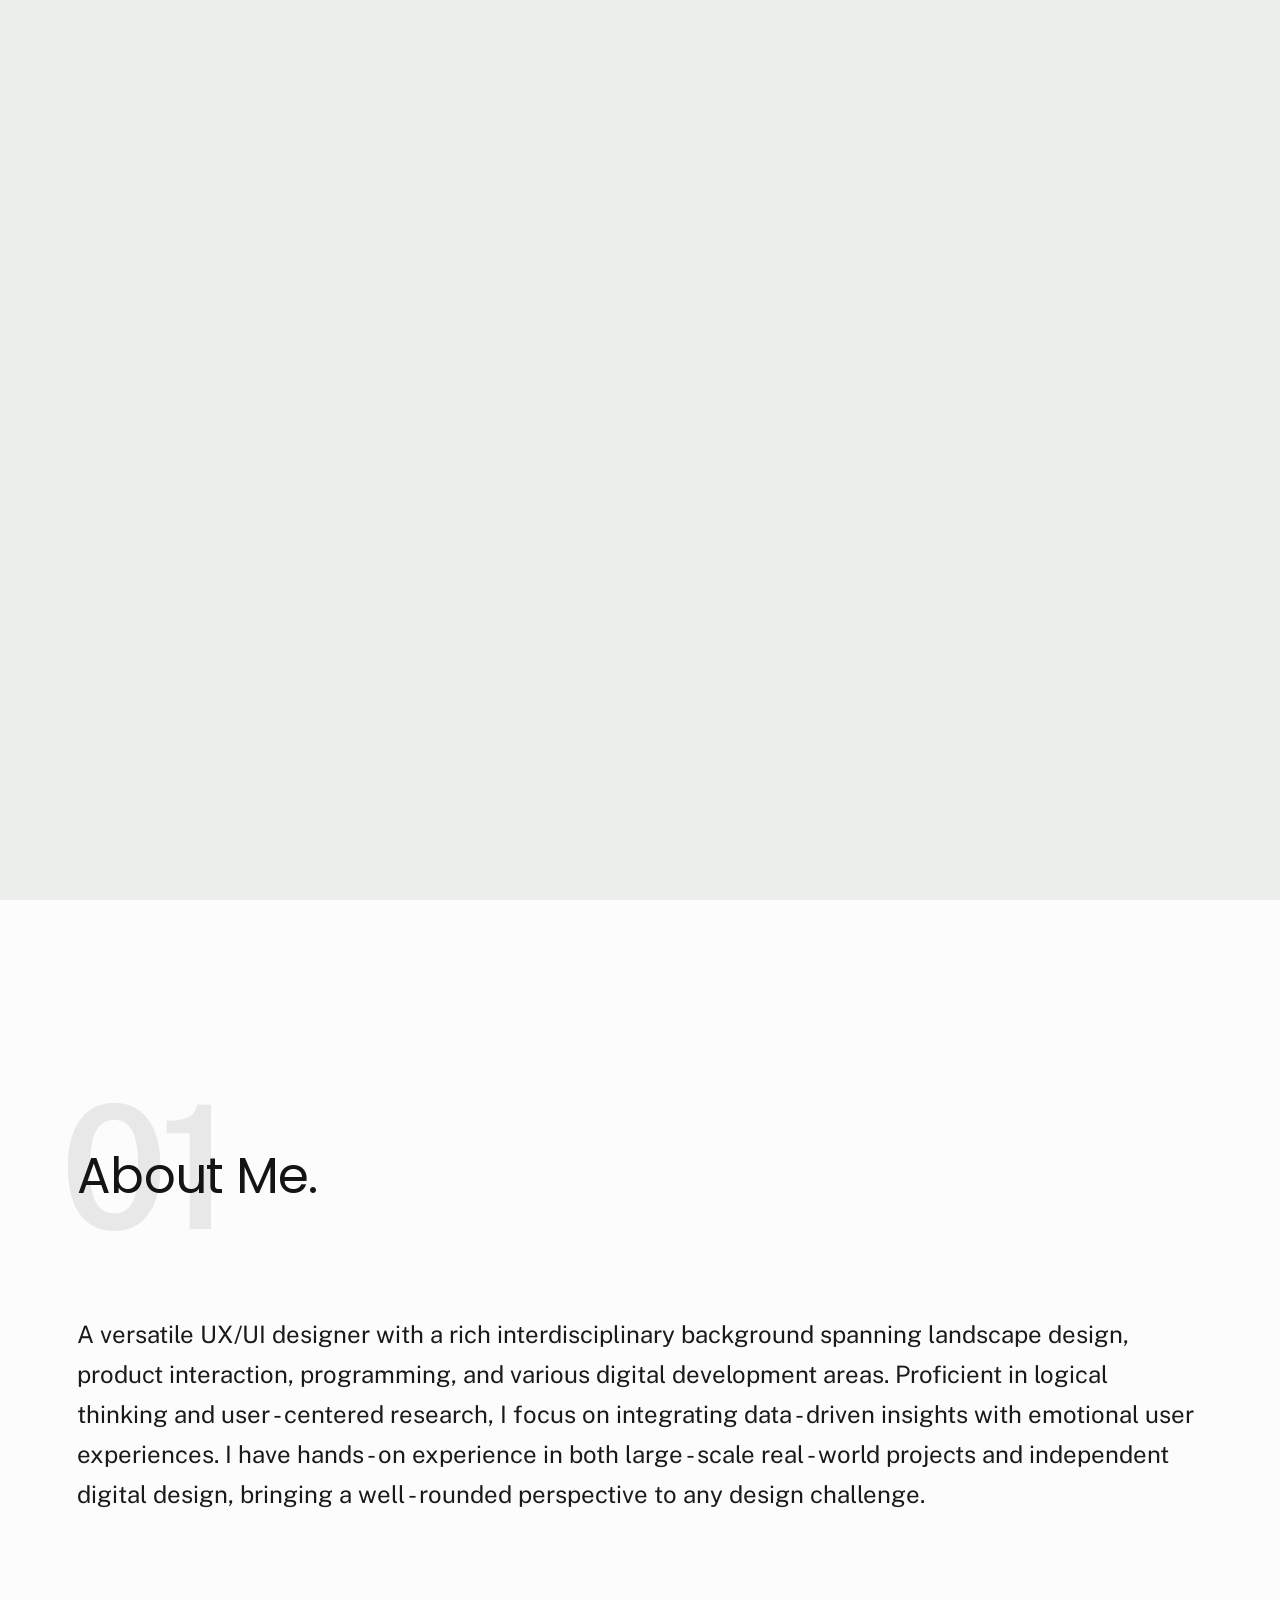
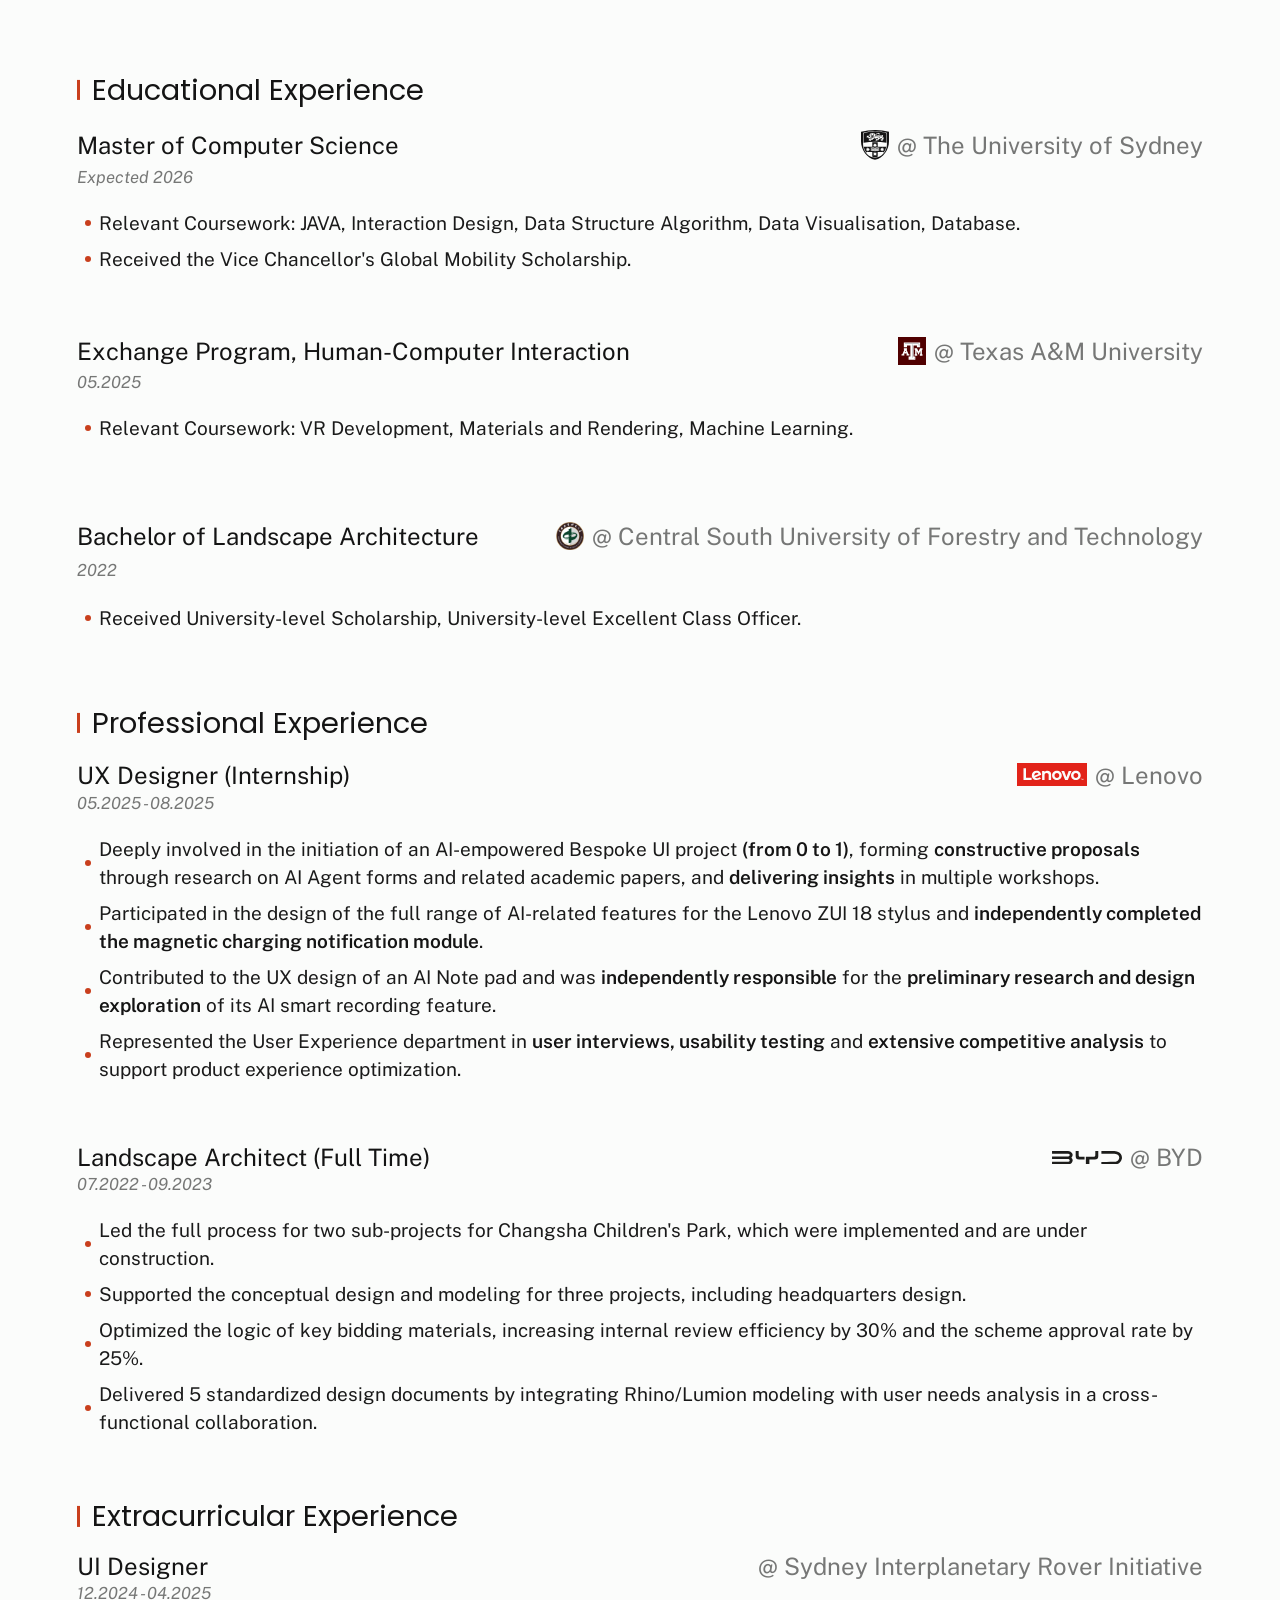
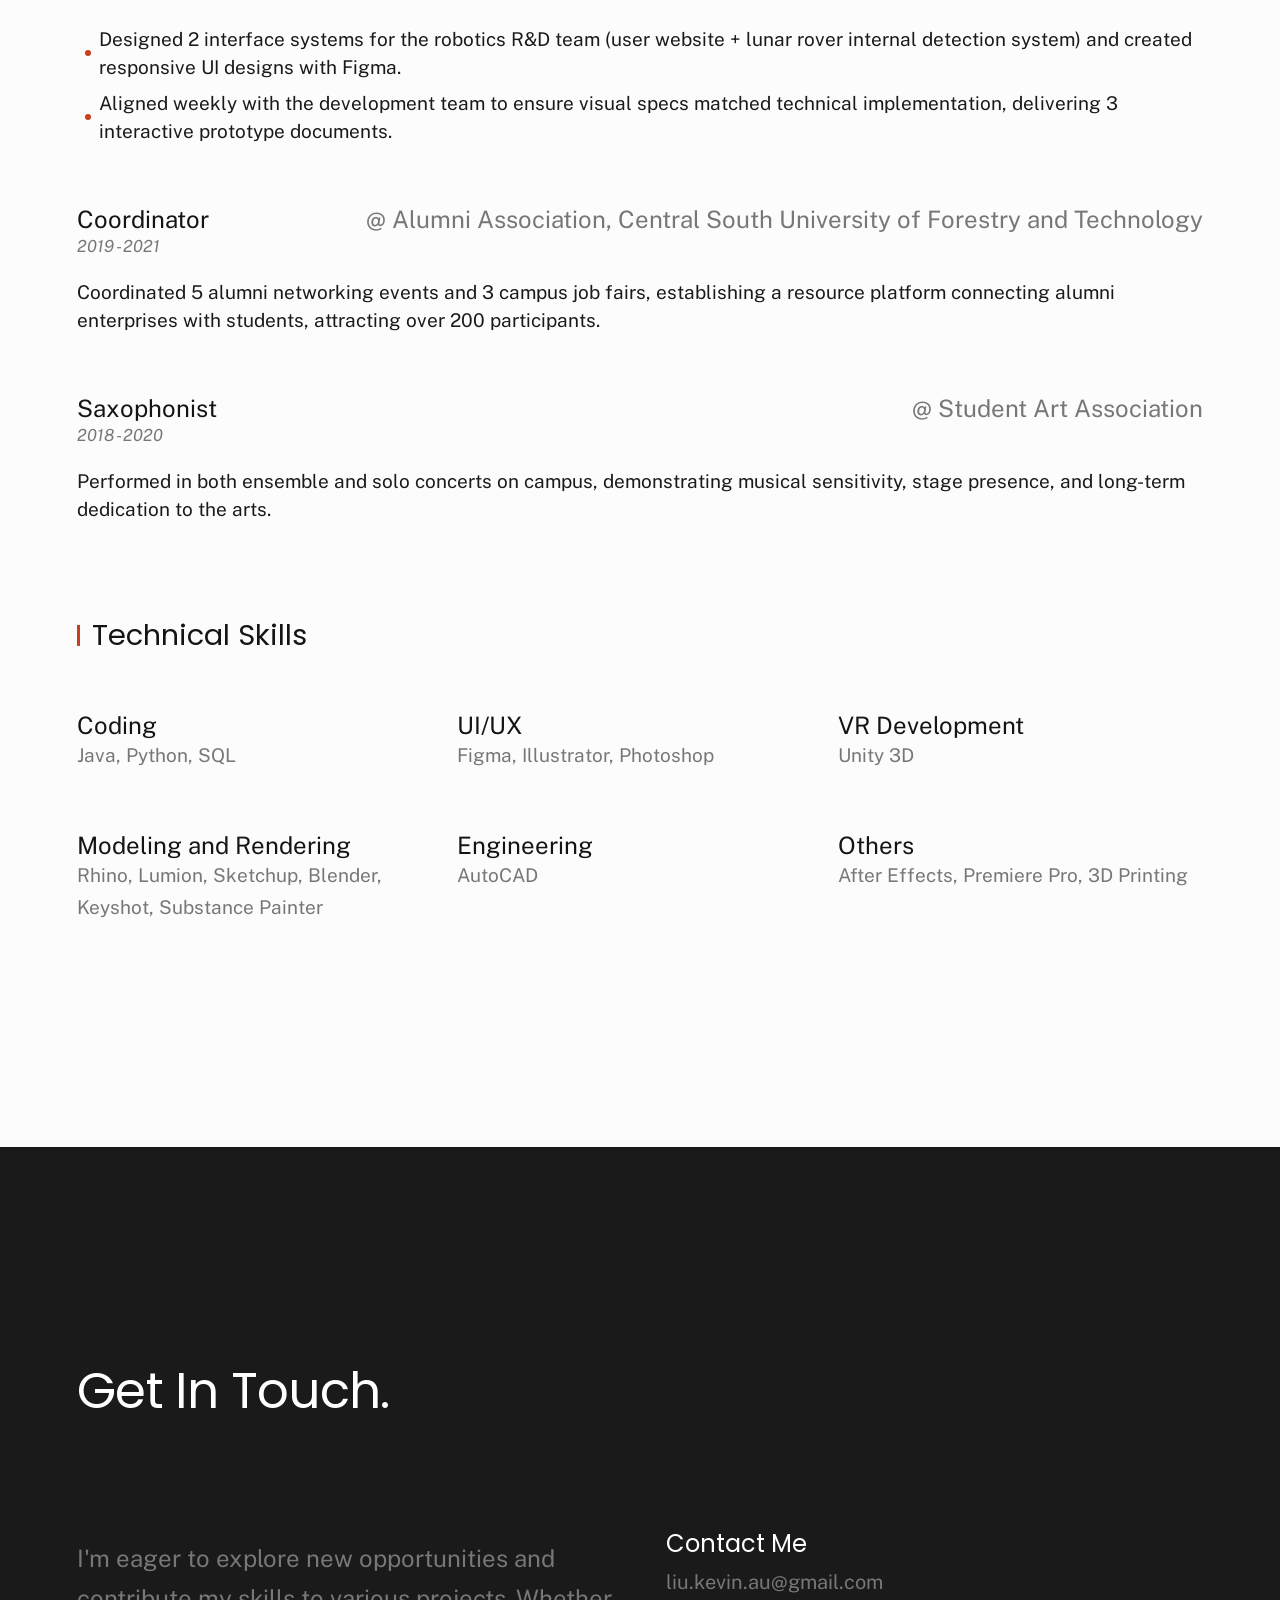
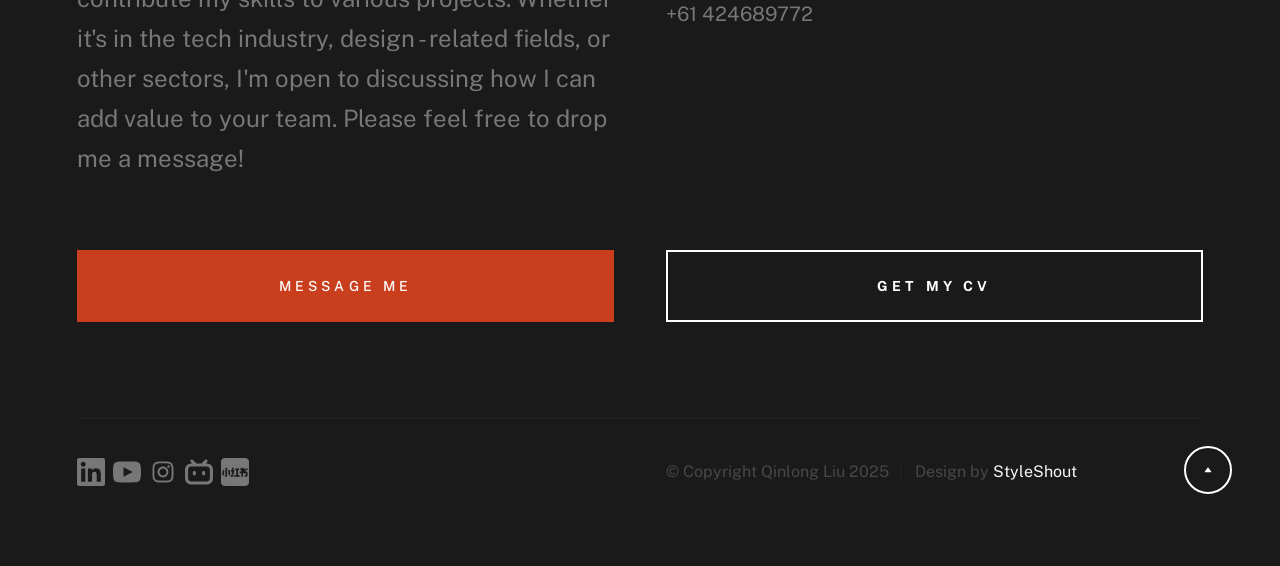
==== commit 537f9b3a: "auto update" ====
--- a/index.html
+++ b/index.html
@@ -51,28 +51,22 @@
         ================================================== -->
         <header class="s-header">
             <div class="row s-header__inner">
-
+        
                 <div class="s-header__block">
                     <div class="s-header__logo">
                         <a class="logo" href="index.html">
                             <img src="images/logo1.svg" alt="Homepage" style="height: 30px;">
                         </a>
                     </div>
-
                     <a class="s-header__menu-toggle" href="#0"><span>Menu</span></a>
-                </div> <!-- end s-header__block -->
-
-                <nav class="s-header__nav">    
+                </div> <nav class="s-header__nav">    
                     <ul class="s-header__menu-links">
-                        <li class="current"><a class="smoothscroll" href="#intro" data-key="navIntro">Intro</a></li>
-                        <li><a class="smoothscroll" href="#about" data-key="navAbout">About</a></li>
-                        <li><a class="smoothscroll" href="#works" data-key="navWorks">Works</a></li>
-                        <li><a class="smoothscroll" href="#footer" data-key="navContact">Contact</a></li>
+                        <li class="current"><a class="smoothscroll" href="#about" data-key="navAbout">About</a></li>
+                        <li><a href="works.html" data-key="navWorks">Works</a></li>
                         <li><a href="#0" id="lang-switcher">中文</a></li> 
-                    </ul> <!-- s-header__menu-links -->    
-                </nav> <!-- end s-header__nav -->
-
-            </div> <!-- end s-header__inner -->
+                    </ul> 
+                </nav> 
+            </div> 
         </header> <!-- end s-header -->
 
 
@@ -370,518 +364,13 @@
         </section> <!-- end s-about -->   
 
 
-
-        <!-- # works
-        ================================================== -->
-        <section id="works" class="s-works target-section">
-
-            <div class="row">
-                <div class="column xl-12">
-                    <div class="section-header" data-num="02">
-                        <h2 class="text-display-title" data-key="worksTitle">My Works.</h2>
-                    </div> </div>
-            </div>
-
-            <div class="row">
-                <div class="column xl-12">
-                    <div class="work-gallery-container">
-                        <div id="project-1-swiper" class="project-swiper swiper-container">
-                        <div class="swiper-wrapper">
-                            <div class="swiper-slide">
-                                <div class="slide-content">
-                                    <img data-src="images/portfolio/VR/1.webp" class="slide-image swiper-lazy" alt="Project 1 Image 1">
-                                    <div class="swiper-lazy-preloader swiper-lazy-preloader-white"></div>
-                                    <div class="entry__info">
-                                        <h4 class="entry__title" data-key="works1Title">The Last Space Voyage</h4>
-                                        <div class="entry__cat" style="color: var(--color-1);"data-key="works1Cat">University project - VR Game development</div>
-                                        <div class="entry__cat" style="font-size: 18px; color: #fff;" data-key="works1Desc">Designed an immersive VR storytelling experience with four interactive scenes, incorporating passthrough, spatial navigation, haptic feedback, and environmental interaction. Contributed to environment design, interaction logic, and gameplay mechanics using Unity and Meta Quest 2.</div>
-                                    </div>
-                                </div>
-                            </div>
-                            <div class="swiper-slide">
-                                <div class="folio-item folio-item--video-only">
-                                    <div class="folio-item__video-container">
-                                        <iframe class="vr-video-iframe" src="https://www.youtube.com/embed/k7ZByMZsLXI?si=HmyOI1cZc1jXER-N" title="Game Demo Video" frameborder="0" allow="accelerometer; clipboard-write; encrypted-media; gyroscope; picture-in-picture" allowfullscreen></iframe>
-                                    </div>
-                                </div>
-                            </div>
-                            <div class="swiper-slide">
-                                <div class="slide-content">
-                                    <img data-src="images/portfolio/VR/2.webp" class="slide-image swiper-lazy" alt="Project 1 Image 2">
-                                    <div class="swiper-lazy-preloader swiper-lazy-preloader-white"></div>
-                                    <div class="entry__info">
-                                        <h4 class="entry__title" data-key="works1Title">The Last Space Voyage</h4>
-                                        <div class="entry__cat" style="color: var(--color-1);" data-key="works1Cat">University project - VR Game development</div>
-                                        <div class="entry__cat" style="font-size: 18px; color: #fff;" data-key="works1Desc">Designed an immersive VR storytelling experience with four interactive scenes, incorporating passthrough, spatial navigation, haptic feedback, and environmental interaction. Contributed to environment design, interaction logic, and gameplay mechanics using Unity and Meta Quest 2.</div>
-                                    </div>
-                                </div>
-                            </div>
-                            <div class="swiper-slide">
-                                <div class="slide-content">
-                                    <img data-src="images/portfolio/VR/3.webp" class="slide-image swiper-lazy" alt="Project 1 Image 3">
-                                    <div class="swiper-lazy-preloader swiper-lazy-preloader-white"></div>
-                                    <div class="entry__info">
-                                        <h4 class="entry__title" data-key="works1Title">The Last Space Voyage</h4>
-                                        <div class="entry__cat" style="color: var(--color-1);" data-key="works1Cat">University project - VR Game development</div>
-                                        <div class="entry__cat" style="font-size: 18px; color: #fff;" data-key="works1Desc">Designed an immersive VR storytelling experience with four interactive scenes, incorporating passthrough, spatial navigation, haptic feedback, and environmental interaction. Contributed to environment design, interaction logic, and gameplay mechanics using Unity and Meta Quest 2.</div>
-                                    </div>
-                                </div>
-                            </div>
-                            <div class="swiper-slide">
-                                <div class="slide-content">
-                                    <img data-src="images/portfolio/VR/4.webp" class="slide-image swiper-lazy" alt="Project 1 Image 4">
-                                    <div class="swiper-lazy-preloader swiper-lazy-preloader-white"></div>
-                                    <div class="entry__info">
-                                        <h4 class="entry__title" data-key="works1Title">The Last Space Voyage</h4>
-                                        <div class="entry__cat" style="color: var(--color-1);" data-key="works1Cat">University project - VR Game development</div>
-                                        <div class="entry__cat" style="font-size: 18px; color: #fff;" data-key="works1Desc">Designed an immersive VR storytelling experience with four interactive scenes, incorporating passthrough, spatial navigation, haptic feedback, and environmental interaction. Contributed to environment design, interaction logic, and gameplay mechanics using Unity and Meta Quest 2.</div>
-                                    </div>
-                                </div>
-                            </div>
-                            <div class="swiper-slide">
-                                <div class="slide-content">
-                                    <img data-src="images/portfolio/VR/5.webp" class="slide-image swiper-lazy" alt="Project 1 Image 5">
-                                    <div class="swiper-lazy-preloader swiper-lazy-preloader-white"></div>
-                                    <div class="entry__info">
-                                        <h4 class="entry__title" data-key="works1Title">The Last Space Voyage</h4>
-                                        <div class="entry__cat" style="color: var(--color-1);" data-key="works1Cat">University project - VR Game development</div>
-                                        <div class="entry__cat" style="font-size: 18px; color: #fff;" data-key="works1Desc">Designed an immersive VR storytelling experience with four interactive scenes, incorporating passthrough, spatial navigation, haptic feedback, and environmental interaction. Contributed to environment design, interaction logic, and gameplay mechanics using Unity and Meta Quest 2.</div>
-                                    </div>
-                                </div>
-                            </div>
-                            <div class="swiper-slide">
-                                <div class="slide-content">
-                                    <img data-src="images/portfolio/VR/6.webp" class="slide-image swiper-lazy" alt="Project 1 Image 6">
-                                    <div class="swiper-lazy-preloader swiper-lazy-preloader-white"></div>
-                                    <div class="entry__info">
-                                        <h4 class="entry__title" data-key="works1Title">The Last Space Voyage</h4>
-                                        <div class="entry__cat" style="color: var(--color-1);" data-key="works1Cat">University project - VR Game development</div>
-                                        <div class="entry__cat" style="font-size: 18px; color: #fff;" data-key="works1Desc">Designed an immersive VR storytelling experience with four interactive scenes, incorporating passthrough, spatial navigation, haptic feedback, and environmental interaction. Contributed to environment design, interaction logic, and gameplay mechanics using Unity and Meta Quest 2.</div>
-                                    </div>
-                                </div>
-                            </div>
-                            
-                        </div>
-                        <div class="swiper-button-next"></div>
-                        <div class="swiper-button-prev"></div>
-                        <div class="swiper-pagination"></div>
-                        </div>
-                    </div>
-
-        
-            <div class="work-gallery-container">
-                <div id="project-2-swiper" class="project-swiper swiper-container">
-                    <div class="swiper-wrapper">
-        
-                        <div class="swiper-slide">
-                            <div class="slide-content">
-                                <img data-src="images/portfolio/HoneyMessenger/1.webp" class="slide-image swiper-lazy" alt="Project 2 Image 1">
-                                <div class="swiper-lazy-preloader swiper-lazy-preloader-white"></div>
-                                <div class="entry__info">
-                                    <h4 class="entry__title" data-key="works2Title">Honey Messenger</h4>
-                                    <div class="entry__cat" style="color: var(--color-1);" data-key="works2Cat">UX/UI Service Design</div>
-                                    <div class="entry__cat" style="font-size: 18px; color: #fff;" data-key="works2Desc">Built a honey traceability e-commerce platform using supply chain and user analysis. Designed a seller-buyer-platform model, integrated blockchain for transparency, and created the UI system with Illustrator to enhance trust in genuine honey.</div>
-                                </div>
-                            </div>
-                        </div>
-                        <div class="swiper-slide">
-                            <div class="slide-content">
-                                <img data-src="images/portfolio/HoneyMessenger/2.webp" class="slide-image swiper-lazy" alt="Project 2 Image 2">
-                                <div class="swiper-lazy-preloader swiper-lazy-preloader-white"></div>
-                                <div class="entry__info">
-                                     <h4 class="entry__title" data-key="works2Title">Honey Messenger</h4>
-                                    <div class="entry__cat" style="color: var(--color-1);" data-key="works2Cat">UX/UI Service Design</div>
-                                    <div class="entry__cat" style="font-size: 18px; color: #fff;" data-key="works2Desc">Built a honey traceability e-commerce platform using supply chain and user analysis. Designed a seller-buyer-platform model, integrated blockchain for transparency, and created the UI system with Illustrator to enhance trust in genuine honey.</div>
-                                </div>
-                            </div>
-                        </div>
-                        <div class="swiper-slide">
-                            <div class="slide-content">
-                                <img data-src="images/portfolio/HoneyMessenger/3.webp" class="slide-image swiper-lazy" alt="Project 2 Image 3">
-                                <div class="swiper-lazy-preloader swiper-lazy-preloader-white"></div>
-                                 <div class="entry__info">
-                                    <h4 class="entry__title" data-key="works2Title">Honey Messenger</h4>
-                                    <div class="entry__cat" style="color: var(--color-1);" data-key="works2Cat">UX/UI Service Design</div>
-                                    <div class="entry__cat" style="font-size: 18px; color: #fff;" data-key="works2Desc">Built a honey traceability e-commerce platform using supply chain and user analysis. Designed a seller-buyer-platform model, integrated blockchain for transparency, and created the UI system with Illustrator to enhance trust in genuine honey.</div>
-                                </div>
-                            </div>
-                        </div>
-                        <div class="swiper-slide">
-                            <div class="slide-content">
-                                <img data-src="images/portfolio/HoneyMessenger/4.webp" class="slide-image swiper-lazy" alt="Project 2 Image 4">
-                                <div class="swiper-lazy-preloader swiper-lazy-preloader-white"></div>
-                                <div class="entry__info">
-                                    <h4 class="entry__title" data-key="works2Title">Honey Messenger</h4>
-                                    <div class="entry__cat" style="color: var(--color-1);" data-key="works2Cat">UX/UI Service Design</div>
-                                    <div class="entry__cat" style="font-size: 18px; color: #fff;" data-key="works2Desc">Built a honey traceability e-commerce platform using supply chain and user analysis. Designed a seller-buyer-platform model, integrated blockchain for transparency, and created the UI system with Illustrator to enhance trust in genuine honey.</div>
-                                </div>
-                            </div>
-                        </div>
-                        <div class="swiper-slide">
-                            <div class="slide-content">
-                                <img data-src="images/portfolio/HoneyMessenger/5.webp" class="slide-image swiper-lazy" alt="Project 2 Image 5">
-                                <div class="swiper-lazy-preloader swiper-lazy-preloader-white"></div>
-                                <div class="entry__info">
-                                    <h4 class="entry__title" data-key="works2Title">Honey Messenger</h4>
-                                    <div class="entry__cat" style="color: var(--color-1);" data-key="works2Cat">UX/UI Service Design</div>
-                                    <div class="entry__cat" style="font-size: 18px; color: #fff;" data-key="works2Desc">Built a honey traceability e-commerce platform using supply chain and user analysis. Designed a seller-buyer-platform model, integrated blockchain for transparency, and created the UI system with Illustrator to enhance trust in genuine honey.</div>
-                                </div>
-                            </div>
-                        </div>
-                        <div class="swiper-slide">
-                            <div class="slide-content">
-                                <img data-src="images/portfolio/HoneyMessenger/6.webp" class="slide-image swiper-lazy" alt="Project 2 Image 6">
-                                <div class="swiper-lazy-preloader swiper-lazy-preloader-white"></div>
-                                <div class="entry__info">
-                                    <h4 class="entry__title" data-key="works2Title">Honey Messenger</h4>
-                                    <div class="entry__cat" style="color: var(--color-1);" data-key="works2Cat">UX/UI Service Design</div>
-                                    <div class="entry__cat" style="font-size: 18px; color: #fff;" data-key="works2Desc">Built a honey traceability e-commerce platform using supply chain and user analysis. Designed a seller-buyer-platform model, integrated blockchain for transparency, and created the UI system with Illustrator to enhance trust in genuine honey.</div>
-                                </div>
-                            </div>
-                        </div>
-                        <div class="swiper-slide">
-                            <div class="slide-content">
-                                <img data-src="images/portfolio/HoneyMessenger/7.webp" class="slide-image swiper-lazy" alt="Project 2 Image 7">
-                                <div class="swiper-lazy-preloader swiper-lazy-preloader-white"></div>
-                                <div class="entry__info">
-                                    <h4 class="entry__title" data-key="works2Title">Honey Messenger</h4>
-                                    <div class="entry__cat" style="color: var(--color-1);" data-key="works2Cat">UX/UI Service Design</div>
-                                    <div class="entry__cat" style="font-size: 18px; color: #fff;" data-key="works2Desc">Built a honey traceability e-commerce platform using supply chain and user analysis. Designed a seller-buyer-platform model, integrated blockchain for transparency, and created the UI system with Illustrator to enhance trust in genuine honey.</div>
-                                </div>
-                            </div>
-                        </div>
-                        <div class="swiper-slide">
-                            <div class="slide-content">
-                                <img data-src="images/portfolio/HoneyMessenger/8.webp" class="slide-image swiper-lazy" alt="Project 2 Image 8">
-                                <div class="swiper-lazy-preloader swiper-lazy-preloader-white"></div>
-                                <div class="entry__info">
-                                    <h4 class="entry__title" data-key="works2Title">Honey Messenger</h4>
-                                    <div class="entry__cat" style="color: var(--color-1);" data-key="works2Cat">UX/UI Service Design</div>
-                                    <div class="entry__cat" style="font-size: 18px; color: #fff;" data-key="works2Desc">Built a honey traceability e-commerce platform using supply chain and user analysis. Designed a seller-buyer-platform model, integrated blockchain for transparency, and created the UI system with Illustrator to enhance trust in genuine honey.</div>
-                                </div>
-                            </div>
-                        </div>
-                        <div class="swiper-slide">
-                            <div class="slide-content">
-                                <img data-src="images/portfolio/HoneyMessenger/9.webp" class="slide-image swiper-lazy" alt="Project 2 Image 9">
-                                <div class="swiper-lazy-preloader swiper-lazy-preloader-white"></div>
-                                <div class="entry__info">
-                                    <h4 class="entry__title" data-key="works2Title">Honey Messenger</h4>
-                                    <div class="entry__cat" style="color: var(--color-1);" data-key="works2Cat">UX/UI Service Design</div>
-                                    <div class="entry__cat" style="font-size: 18px; color: #fff;" data-key="works2Desc">Built a honey traceability e-commerce platform using supply chain and user analysis. Designed a seller-buyer-platform model, integrated blockchain for transparency, and created the UI system with Illustrator to enhance trust in genuine honey.</div>
-                                </div>
-                            </div>
-                        </div>
-        
-                    </div> <div class="swiper-button-next"></div>
-                    <div class="swiper-button-prev"></div>
-                    <div class="swiper-pagination"></div>
-                </div>
-            </div>
-            
-            <div class="work-gallery-container">
-                <div id="project-3-swiper" class="project-swiper swiper-container">
-                    <div class="swiper-wrapper">
-                        <div class="swiper-slide">
-                            <div class="slide-content">
-                                <img data-src="images/portfolio/MR/1.webp" class="slide-image swiper-lazy" alt="Project 3 Image 1">
-                                <div class="swiper-lazy-preloader swiper-lazy-preloader-white"></div>
-                                <div class="entry__info">
-                                    <h4 class="entry__title" data-key="works3Title">Smake Treatment</h4>
-                                    <div class="entry__cat" style="color: var(--color-1);" data-key="works3Cat">UX/UI/MR Design</div>
-                                    <div class="entry__cat" style="font-size: 18px; color: #fff;" data-key="works3Desc">Design an integrated system for phased addiction cessation (smoking, shopping, drinking) based on user research; use MR glasses and an app for environment recognition, pet reminders, and support groups; render scenes in Blender and prototype with Figma.</div>
-                                </div>
-                            </div>
-                        </div>
-                        <div class="swiper-slide">
-                            <div class="slide-content">
-                                <img data-src="images/portfolio/MR/2.webp" class="slide-image swiper-lazy" alt="Project 3 Image 2">
-                                <div class="swiper-lazy-preloader swiper-lazy-preloader-white"></div>
-                                 <div class="entry__info">
-                                     <h4 class="entry__title" data-key="works3Title">Smake Treatment</h4>
-                                    <div class="entry__cat" style="color: var(--color-1);" data-key="works3Cat">UX/UI/MR Design</div>
-                                    <div class="entry__cat" style="font-size: 18px; color: #fff;" data-key="works3Desc">Design an integrated system for phased addiction cessation (smoking, shopping, drinking) based on user research; use MR glasses and an app for environment recognition, pet reminders, and support groups; render scenes in Blender and prototype with Figma.</div>
-                                </div>
-                            </div>
-                        </div>
-                        <div class="swiper-slide">
-                            <div class="slide-content">
-                                <img data-src="images/portfolio/MR/3.webp" class="slide-image swiper-lazy" alt="Project 3 Image 2">
-                                <div class="swiper-lazy-preloader swiper-lazy-preloader-white"></div>
-                                 <div class="entry__info">
-                                     <h4 class="entry__title" data-key="works3Title">Smake Treatment</h4>
-                                    <div class="entry__cat" style="color: var(--color-1);" data-key="works3Cat">UX/UI/MR Design</div>
-                                    <div class="entry__cat" style="font-size: 18px; color: #fff;" data-key="works3Desc">Design an integrated system for phased addiction cessation (smoking, shopping, drinking) based on user research; use MR glasses and an app for environment recognition, pet reminders, and support groups; render scenes in Blender and prototype with Figma.</div>
-                                </div>
-                            </div>
-                        </div>
-                        <div class="swiper-slide">
-                            <div class="slide-content">
-                                <img data-src="images/portfolio/MR/4.webp" class="slide-image swiper-lazy" alt="Project 3 Image 2">
-                                <div class="swiper-lazy-preloader swiper-lazy-preloader-white"></div>
-                                 <div class="entry__info">
-                                     <h4 class="entry__title" data-key="works3Title">Smake Treatment</h4>
-                                    <div class="entry__cat" style="color: var(--color-1);" data-key="works3Cat">UX/UI/MR Design</div>
-                                    <div class="entry__cat" style="font-size: 18px; color: #fff;" data-key="works3Desc">Design an integrated system for phased addiction cessation (smoking, shopping, drinking) based on user research; use MR glasses and an app for environment recognition, pet reminders, and support groups; render scenes in Blender and prototype with Figma.</div>
-                                </div>
-                            </div>
-                        </div>
-                        <div class="swiper-slide">
-                            <div class="slide-content">
-                                <img data-src="images/portfolio/MR/5.webp" class="slide-image swiper-lazy" alt="Project 3 Image 2">
-                                <div class="swiper-lazy-preloader swiper-lazy-preloader-white"></div>
-                                 <div class="entry__info">
-                                     <h4 class="entry__title" data-key="works3Title">Smake Treatment </h4>
-                                    <div class="entry__cat" style="color: var(--color-1);" data-key="works3Cat">UX/UI/MR Design</div>
-                                    <div class="entry__cat" style="font-size: 18px; color: #fff;" data-key="works3Desc">Design an integrated system for phased addiction cessation (smoking, shopping, drinking) based on user research; use MR glasses and an app for environment recognition, pet reminders, and support groups; render scenes in Blender and prototype with Figma.</div>
-                                </div>
-                            </div>
-                        </div>
-                        <div class="swiper-slide">
-                            <div class="slide-content">
-                                <img data-src="images/portfolio/MR/6.webp" class="slide-image swiper-lazy" alt="Project 3 Image 2">
-                                <div class="swiper-lazy-preloader swiper-lazy-preloader-white"></div>
-                                 <div class="entry__info">
-                                     <h4 class="entry__title" data-key="works3Title">Smake Treatment</h4>
-                                    <div class="entry__cat" style="color: var(--color-1);" data-key="works3Cat">UX/UI/MR Design</div>
-                                    <div class="entry__cat" style="font-size: 18px; color: #fff;" data-key="works3Desc">Design an integrated system for phased addiction cessation (smoking, shopping, drinking) based on user research; use MR glasses and an app for environment recognition, pet reminders, and support groups; render scenes in Blender and prototype with Figma.</div>
-                                </div>
-                            </div>
-                        </div>
-                        <div class="swiper-slide">
-                            <div class="slide-content">
-                                <img data-src="images/portfolio/MR/7.webp" class="slide-image swiper-lazy" alt="Project 3 Image 2">
-                                <div class="swiper-lazy-preloader swiper-lazy-preloader-white"></div>
-                                 <div class="entry__info">
-                                     <h4 class="entry__title" data-key="works3Title">Smake Treatment</h4>
-                                    <div class="entry__cat" style="color: var(--color-1);" data-key="works3Cat">UX/UI/MR Design</div>
-                                    <div class="entry__cat" style="font-size: 18px; color: #fff;" data-key="works3Desc">Design an integrated system for phased addiction cessation (smoking, shopping, drinking) based on user research; use MR glasses and an app for environment recognition, pet reminders, and support groups; render scenes in Blender and prototype with Figma.</div>
-                                </div>
-                            </div>
-                        </div>
-                        <div class="swiper-slide">
-                            <div class="slide-content">
-                                <img data-src="images/portfolio/MR/8.webp" class="slide-image swiper-lazy" alt="Project 3 Image 2">
-                                <div class="swiper-lazy-preloader swiper-lazy-preloader-white"></div>
-                                 <div class="entry__info">
-                                     <h4 class="entry__title" data-key="works3Title">Smake Treatment</h4>
-                                    <div class="entry__cat" style="color: var(--color-1);" data-key="works3Cat">UX/UI/MR Design</div>
-                                    <div class="entry__cat" style="font-size: 18px; color: #fff;" data-key="works3Desc">Design an integrated system for phased addiction cessation (smoking, shopping, drinking) based on user research; use MR glasses and an app for environment recognition, pet reminders, and support groups; render scenes in Blender and prototype with Figma.</div>
-                                </div>
-                            </div>
-                        </div>  
-                        <div class="swiper-slide">
-                            <div class="slide-content">
-                                <img data-src="images/portfolio/MR/9.webp" class="slide-image swiper-lazy" alt="Project 3 Image 2">
-                                <div class="swiper-lazy-preloader swiper-lazy-preloader-white"></div>
-                                 <div class="entry__info">
-                                     <h4 class="entry__title" data-key="works3Title">Smake Treatment</h4>
-                                    <div class="entry__cat" style="color: var(--color-1);" data-key="works3Cat">UX/UI/MR Design</div>
-                                    <div class="entry__cat" style="font-size: 18px; color: #fff;" data-key="works3Desc">Design an integrated system for phased addiction cessation (smoking, shopping, drinking) based on user research; use MR glasses and an app for environment recognition, pet reminders, and support groups; render scenes in Blender and prototype with Figma.</div>
-                                </div>
-                            </div>  
-                        </div>
-                    </div> <div class="swiper-button-next"></div>
-                    <div class="swiper-button-prev"></div>
-                    <div class="swiper-pagination"></div>
-                </div>
-            </div>
-
-            <div class="work-gallery-container">
-                <div id="project-4-swiper" class="project-swiper swiper-container">
-                    <div class="swiper-wrapper">
-                        <div class="swiper-slide">
-                            <div class="slide-content">
-                                <img data-src="images/portfolio/NumblePark/1.webp" class="slide-image swiper-lazy" alt="Project 4 Image 1">
-                                <div class="swiper-lazy-preloader swiper-lazy-preloader-white"></div>
-                                <div class="entry__info">
-                                    <h4 class="entry__title" data-key="works4Title">Numble Park</h4>
-                                    <div class="entry__cat" style="color: var(--color-1);" data-key="works4Cat">UX/UI/Product Design</div>
-                                    <div class="entry__cat" style="font-size: 18px; color: #fff;" data-key="works4Desc">Design a scent bracelet, speaker booth, and navigation system for urban workers lacking nature perception, guiding them to immersive green spaces; use Figma for app prototypes, Keyshot for rendering, and Lumion with Photoshop for scenes.</div>
-                                </div>
-                            </div>
-                        </div>
-                        <div class="swiper-slide">
-                            <div class="slide-content">
-                                <img data-src="images/portfolio/NumblePark/2.webp" class="slide-image swiper-lazy" alt="Project 4 Image 2">
-                                <div class="swiper-lazy-preloader swiper-lazy-preloader-white"></div>
-                                <div class="entry__info">
-                                    <h4 class="entry__title" data-key="works4Title">Numble Park</h4>
-                                    <div class="entry__cat" style="color: var(--color-1);" data-key="works4Cat">UX/UI/Product Design</div>
-                                    <div class="entry__cat" style="font-size: 18px; color: #fff;" data-key="works4Desc">Design a scent bracelet, speaker booth, and navigation system for urban workers lacking nature perception, guiding them to immersive green spaces; use Figma for app prototypes, Keyshot for rendering, and Lumion with Photoshop for scenes.</div>
-                                </div>
-                            </div>
-                        </div>
-                        <div class="swiper-slide">
-                            <div class="slide-content">
-                                <img data-src="images/portfolio/NumblePark/3.webp" class="slide-image swiper-lazy" alt="Project 4 Image3">
-                                <div class="swiper-lazy-preloader swiper-lazy-preloader-white"></div>
-                                <div class="entry__info">
-                                    <h4 class="entry__title" data-key="works4Title">Numble Park</h4>
-                                    <div class="entry__cat" style="color: var(--color-1);" data-key="works4Cat">UX/UI/Product Design</div>
-                                    <div class="entry__cat" style="font-size: 18px; color: #fff;" data-key="works4Desc">Design a scent bracelet, speaker booth, and navigation system for urban workers lacking nature perception, guiding them to immersive green spaces; use Figma for app prototypes, Keyshot for rendering, and Lumion with Photoshop for scenes.</div>
-                                </div>
-                            </div>
-                        </div>
-                        <div class="swiper-slide">
-                            <div class="slide-content">
-                                <img data-src="images/portfolio/NumblePark/4.webp" class="slide-image swiper-lazy" alt="Project 4 Image 4">
-                                <div class="swiper-lazy-preloader swiper-lazy-preloader-white"></div>
-                                <div class="entry__info">
-                                    <h4 class="entry__title" data-key="works4Title">Numble Park</h4>
-                                    <div class="entry__cat" style="color: var(--color-1);" data-key="works4Cat">UX/UI/Product Design</div>
-                                    <div class="entry__cat" style="font-size: 18px; color: #fff;" data-key="works4Desc">Design a scent bracelet, speaker booth, and navigation system for urban workers lacking nature perception, guiding them to immersive green spaces; use Figma for app prototypes, Keyshot for rendering, and Lumion with Photoshop for scenes.</div>
-                                </div>
-                            </div>
-                        </div>
-                        <div class="swiper-slide">
-                            <div class="slide-content">
-                                <img data-src="images/portfolio/NumblePark/5.webp" class="slide-image swiper-lazy" alt="Project 4 Image 5">
-                                <div class="swiper-lazy-preloader swiper-lazy-preloader-white"></div>
-                                <div class="entry__info">
-                                    <h4 class="entry__title" data-key="works4Title">Numble Park</h4>
-                                    <div class="entry__cat" style="color: var(--color-1);" data-key="works4Cat">UX/UI/Product Design</div>
-                                    <div class="entry__cat" style="font-size: 18px; color: #fff;" data-key="works4Desc">Design a scent bracelet, speaker booth, and navigation system for urban workers lacking nature perception, guiding them to immersive green spaces; use Figma for app prototypes, Keyshot for rendering, and Lumion with Photoshop for scenes.</div>
-                                </div>
-                            </div>
-                        </div>
-                        <div class="swiper-slide">
-                            <div class="slide-content">
-                                <img data-src="images/portfolio/NumblePark/6.webp" class="slide-image swiper-lazy" alt="Project 4 Image 6">
-                                <div class="swiper-lazy-preloader swiper-lazy-preloader-white"></div>
-                                <div class="entry__info">
-                                    <h4 class="entry__title" data-key="works4Title">Numble Park</h4>
-                                    <div class="entry__cat" style="color: var(--color-1);" data-key="works4Cat">UX/UI/Product Design</div>
-                                    <div class="entry__cat" style="font-size: 18px; color: #fff;" data-key="works4Desc">Design a scent bracelet, speaker booth, and navigation system for urban workers lacking nature perception, guiding them to immersive green spaces; use Figma for app prototypes, Keyshot for rendering, and Lumion with Photoshop for scenes.</div>
-                                </div>
-                            </div>
-                        </div>
-                        <div class="swiper-slide">
-                            <div class="slide-content">
-                                <img data-src="images/portfolio/NumblePark/7.webp" class="slide-image swiper-lazy" alt="Project 4 Image 7">
-                                <div class="swiper-lazy-preloader swiper-lazy-preloader-white"></div>
-                                <div class="entry__info">
-                                    <h4 class="entry__title" data-key="works4Title">Numble Park</h4>
-                                    <div class="entry__cat" style="color: var(--color-1);" data-key="works4Cat">UX/UI/Product Design</div>
-                                    <div class="entry__cat" style="font-size: 18px; color: #fff;" data-key="works4Desc">Design a scent bracelet, speaker booth, and navigation system for urban workers lacking nature perception, guiding them to immersive green spaces; use Figma for app prototypes, Keyshot for rendering, and Lumion with Photoshop for scenes.</div>
-                                </div>
-                            </div>
-                        </div>
-                        <div class="swiper-slide">
-                            <div class="slide-content">
-                                <img data-src="images/portfolio/NumblePark/8.webp" class="slide-image swiper-lazy" alt="Project 4 Image 8">
-                                <div class="swiper-lazy-preloader swiper-lazy-preloader-white"></div>
-                                <div class="entry__info">
-                                    <h4 class="entry__title" data-key="works4Title">Numble Park</h4>
-                                    <div class="entry__cat" style="color: var(--color-1);" data-key="works4Cat">UX/UI/Product Design</div>
-                                    <div class="entry__cat" style="font-size: 18px; color: #fff;" data-key="works4Desc">Design a scent bracelet, speaker booth, and navigation system for urban workers lacking nature perception, guiding them to immersive green spaces; use Figma for app prototypes, Keyshot for rendering, and Lumion with Photoshop for scenes.</div>
-                                </div>
-                            </div>
-                        </div>
-                    </div>
-                    <div class="swiper-button-next"></div>
-                    <div class="swiper-button-prev"></div>
-                    <div class="swiper-pagination"></div>
-                </div>
-            </div>
-            <div class="work-gallery-container">
-                <div id="project-5-swiper" class="project-swiper swiper-container">
-                    <div class="swiper-wrapper">
-                        <div class="swiper-slide">
-                            <div class="slide-content">
-                                <img data-src="images/portfolio/HMI/1.webp" class="slide-image swiper-lazy" alt="Project 5 Image 1">
-                                <div class="swiper-lazy-preloader swiper-lazy-preloader-white"></div>
-                                <div class="entry__info">
-                                    <h4 class="entry__title" data-key="works5Title">Driving Copilot</h4>
-                                    <div class="entry__cat" style="color: var(--color-1);" data-key="works5Cat">UX/UI Design</div>
-                                    <div class="entry__cat" style="font-size: 18px; color: #fff;" data-key="works5Desc">Design a driving system for young drivers to boost safe decision-making, tackling low risk perception and high load with training, alerts, and AI; create a gamified hazard-based system and fuse vision and radar for planning and intervention.</div>
-                                </div>
-                            </div>
-                        </div>
-                        <div class="swiper-slide">
-                            <div class="slide-content">
-                                <img data-src="images/portfolio/HMI/2.webp" class="slide-image swiper-lazy" alt="Project 5 Image 2">
-                                <div class="swiper-lazy-preloader swiper-lazy-preloader-white"></div>
-                                <div class="entry__info">
-                                    <h4 class="entry__title" data-key="works5Title">Driving Copilot</h4>
-                                    <div class="entry__cat" style="color: var(--color-1);" data-key="works5Cat">UX/UI Design</div>
-                                    <div class="entry__cat" style="font-size: 18px; color: #fff;" data-key="works5Desc">Design a driving system for young drivers to boost safe decision-making, tackling low risk perception and high load with training, alerts, and AI; create a gamified hazard-based system and fuse vision and radar for planning and intervention.</div>
-                                </div>
-                            </div>
-                        </div>
-                        <div class="swiper-slide">
-                            <div class="slide-content">
-                                <img data-src="images/portfolio/HMI/3.webp" class="slide-image swiper-lazy" alt="Project 5 Image 3">
-                                <div class="swiper-lazy-preloader swiper-lazy-preloader-white"></div>
-                                <div class="entry__info">
-                                    <h4 class="entry__title" data-key="works5Title">Driving Copilot</h4>
-                                    <div class="entry__cat" style="color: var(--color-1);" data-key="works5Cat">UX/UI Design</div>
-                                    <div class="entry__cat" style="font-size: 18px; color: #fff;" data-key="works5Desc">Design a driving system for young drivers to boost safe decision-making, tackling low risk perception and high load with training, alerts, and AI; create a gamified hazard-based system and fuse vision and radar for planning and intervention.</div>
-                                </div>
-                            </div>
-                        </div>
-                        <div class="swiper-slide">
-                            <div class="slide-content">
-                                <img data-src="images/portfolio/HMI/4.webp" class="slide-image swiper-lazy" alt="Project 5 Image 4">
-                                <div class="swiper-lazy-preloader swiper-lazy-preloader-white"></div>
-                                <div class="entry__info">
-                                    <h4 class="entry__title" data-key="works5Title">Driving Copilot</h4>
-                                    <div class="entry__cat" style="color: var(--color-1);" data-key="works5Cat">UX/UI Design</div>
-                                    <div class="entry__cat" style="font-size: 18px; color: #fff;" data-key="works5Desc">Design a driving system for young drivers to boost safe decision-making, tackling low risk perception and high load with training, alerts, and AI; create a gamified hazard-based system and fuse vision and radar for planning and intervention.</div>
-                                </div>
-                            </div>
-                        </div>
-                        <div class="swiper-slide">
-                            <div class="slide-content">
-                                <img data-src="images/portfolio/HMI/5.webp" class="slide-image swiper-lazy" alt="Project 5 Image 5">
-                                <div class="swiper-lazy-preloader swiper-lazy-preloader-white"></div>
-                                <div class="entry__info">
-                                    <h4 class="entry__title" data-key="works5Title">Driving Copilot</h4>
-                                    <div class="entry__cat" style="color: var(--color-1);" data-key="works5Cat">UX/UI Design</div>
-                                    <div class="entry__cat" style="font-size: 18px; color: #fff;" data-key="works5Desc">Design a driving system for young drivers to boost safe decision-making, tackling low risk perception and high load with training, alerts, and AI; create a gamified hazard-based system and fuse vision and radar for planning and intervention.</div>
-                                </div>
-                            </div>
-                        </div>
-                        <div class="swiper-slide">
-                            <div class="slide-content">
-                                <img data-src="images/portfolio/HMI/6.webp" class="slide-image swiper-lazy" alt="Project 5 Image 6">
-                                <div class="swiper-lazy-preloader swiper-lazy-preloader-white"></div>
-                                <div class="entry__info">
-                                    <h4 class="entry__title" data-key="works5Title">Driving Copilot</h4>
-                                    <div class="entry__cat" style="color: var(--color-1);" data-key="works5Cat">UX/UI Design</div>
-                                    <div class="entry__cat" style="font-size: 18px; color: #fff;" data-key="works5Desc">Design a driving system for young drivers to boost safe decision-making, tackling low risk perception and high load with training, alerts, and AI; create a gamified hazard-based system and fuse vision and radar for planning and intervention.</div>
-                                </div>
-                            </div>
-                        </div>
-                        <div class="swiper-slide">
-                            <div class="slide-content">
-                                <img data-src="images/portfolio/HMI/7.webp" class="slide-image swiper-lazy" alt="Project 5 Image 7">
-                                <div class="swiper-lazy-preloader swiper-lazy-preloader-white"></div>
-                                <div class="entry__info">
-                                    <h4 class="entry__title" data-key="works5Title">Driving Copilot</h4>
-                                    <div class="entry__cat" style="color: var(--color-1);" data-key="works5Cat">UX/UI Design</div>
-                                    <div class="entry__cat" style="font-size: 18px; color: #fff;" data-key="works5Desc">Design a driving system for young drivers to boost safe decision-making, tackling low risk perception and high load with training, alerts, and AI; create a gamified hazard-based system and fuse vision and radar for planning and intervention.</div>
-                                </div>
-                            </div>
-                        </div>
-
-                    </div>
-                    <div class="swiper-button-next"></div>
-                    <div class="swiper-button-prev"></div>
-                    <div class="swiper-pagination"></div>
-                </div>
-            </div>
-        </div>
-        </section>
-
-
         <!-- # footer 
         ================================================== -->
         <footer id="footer" class="s-footer target-section">
 
             <div class="row">
                 <div class="column lg-12">
-                    <div class="section-header light-on-dark" data-num="03">
+                    <div class="section-header light-on-dark">
                         <h2 class="text-display-title" data-key="footerTitle">Get In Touch.</h2>
                     </div> <!-- end section-header -->
                 </div>
--- a/css/styles.css
+++ b/css/styles.css
@@ -3757,9 +3757,9 @@
         color    : white;
     }
 
-    .s-intro__content-title br {
+    /* .s-intro__content-title br {
         display: none;
-    }
+    } */
 
     .s-intro__content-btns {
         --color-btn                  : white;
@@ -3875,6 +3875,10 @@
  *
  *
  * ------------------------------------------------------------------- */
+ #about {
+    padding-bottom: var(--vspace-7);
+}
+
 .s-about {
     padding-top: var(--vspace-7);
     color      : var(--color-3);
